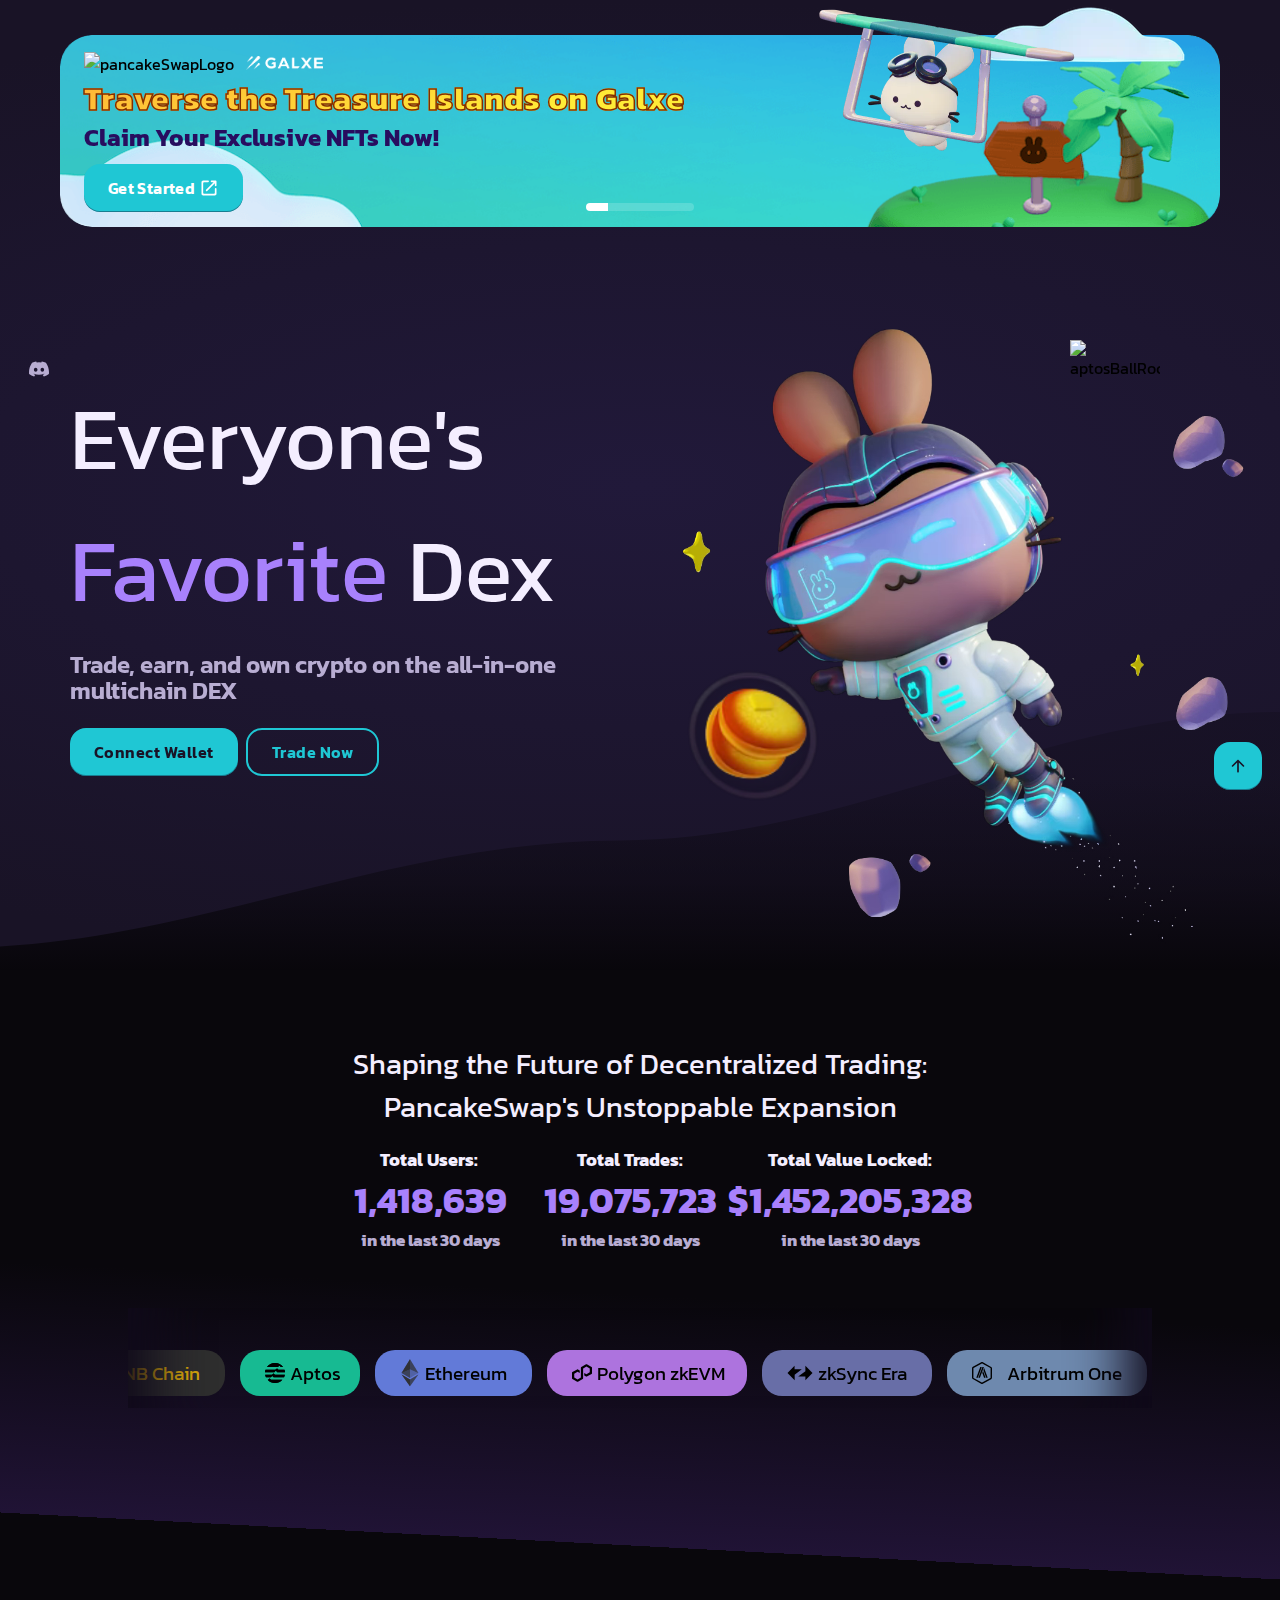
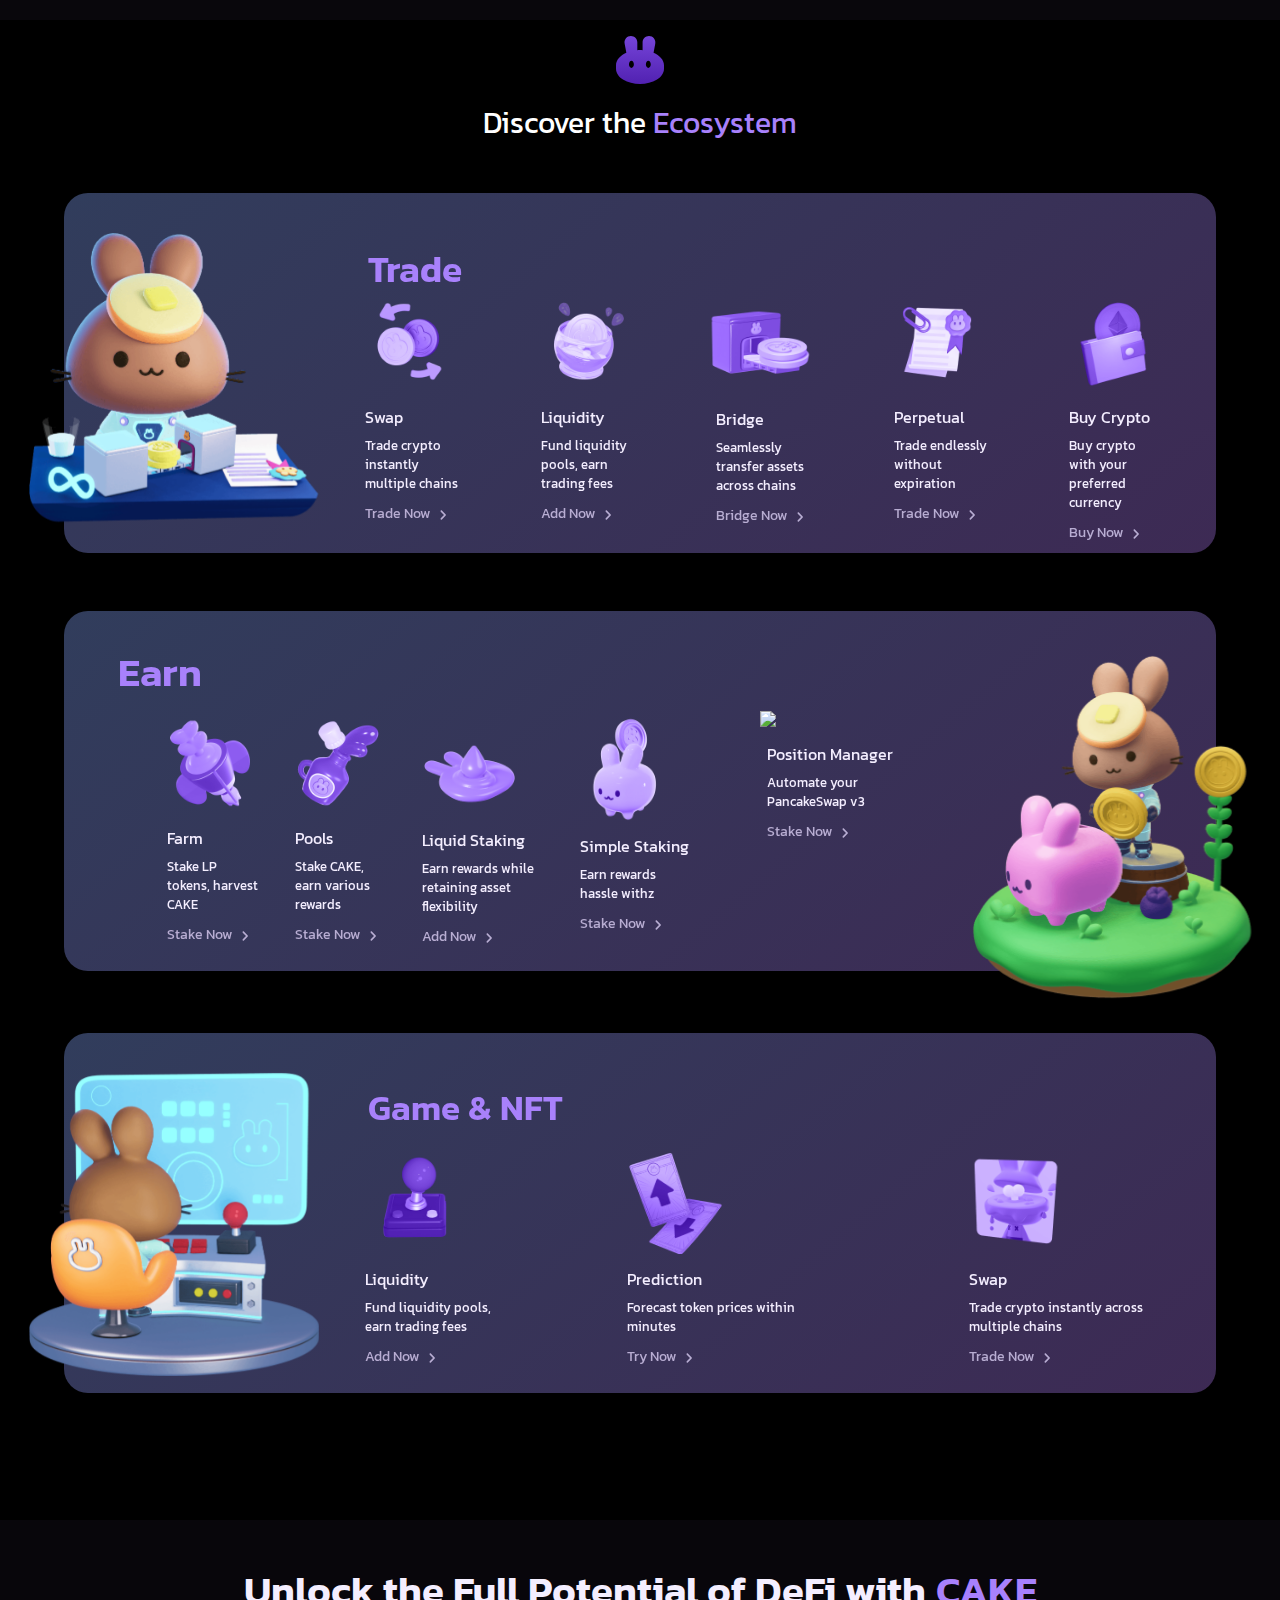
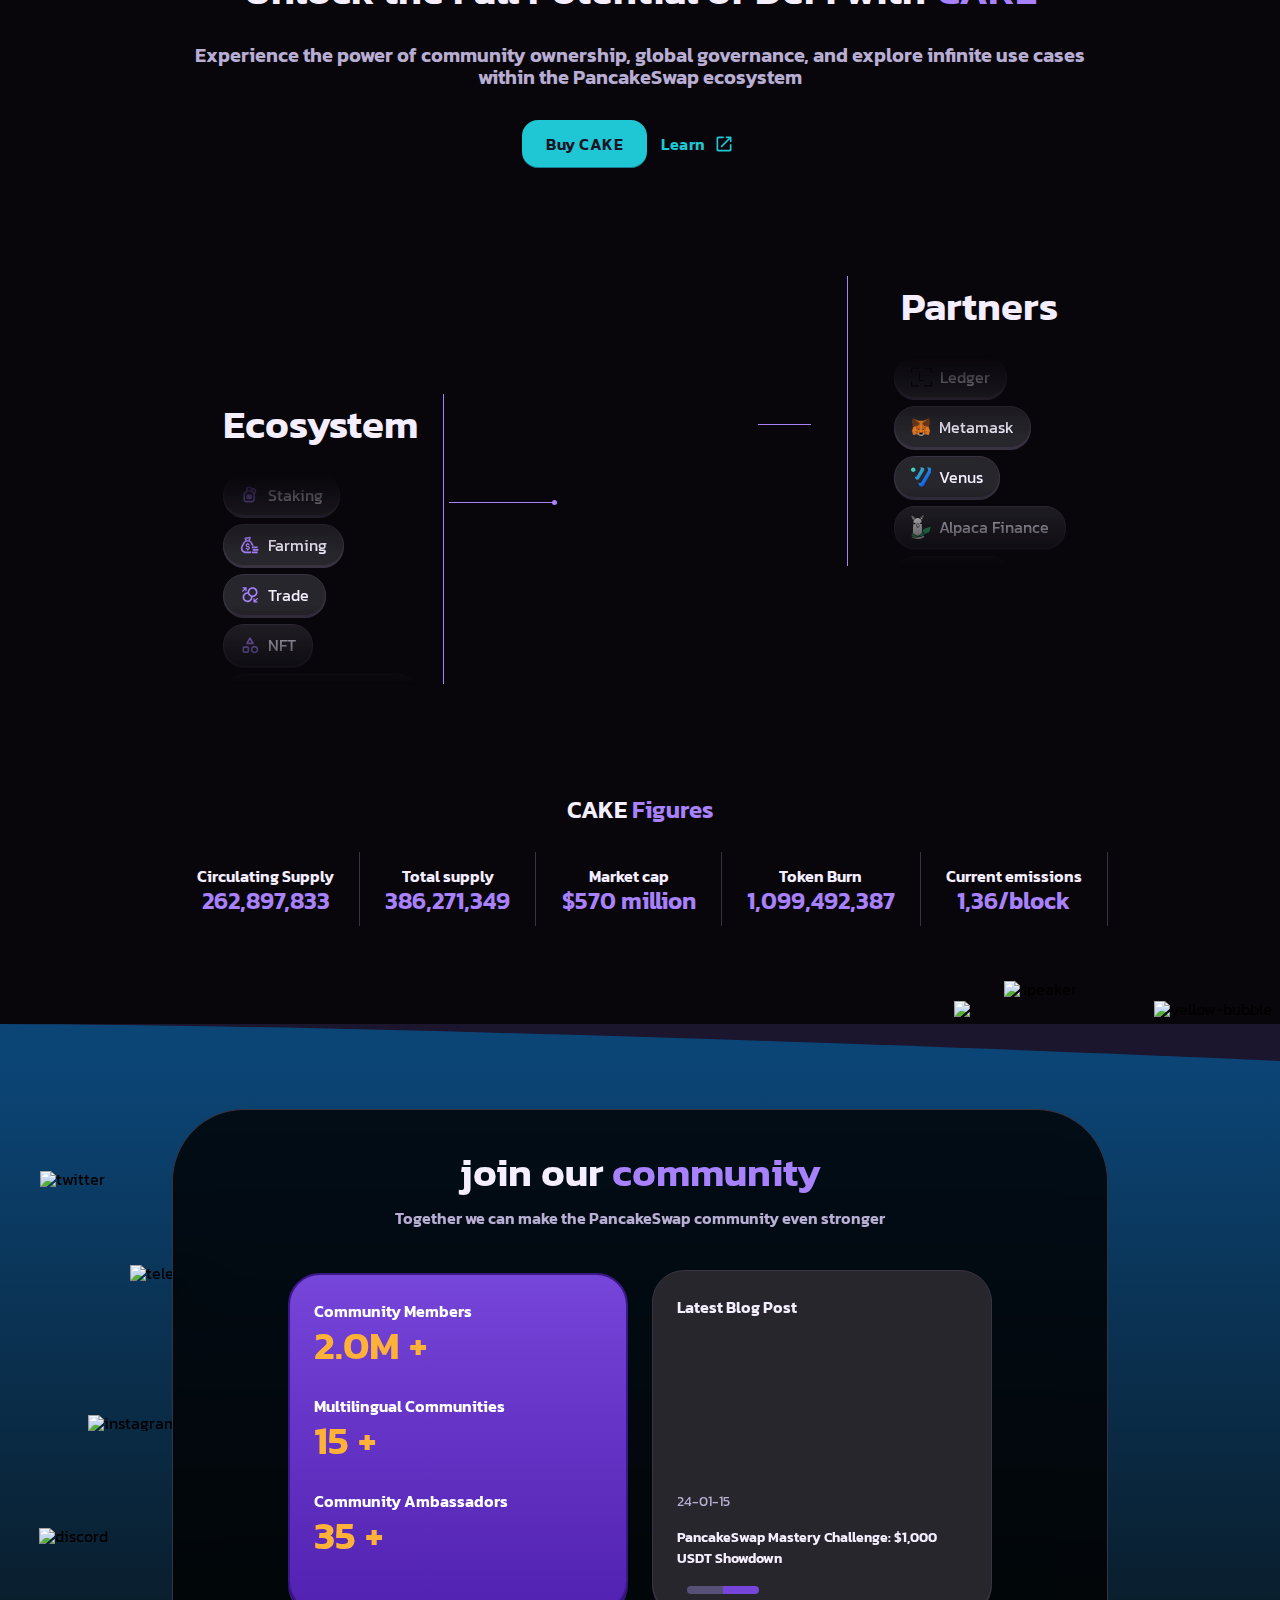
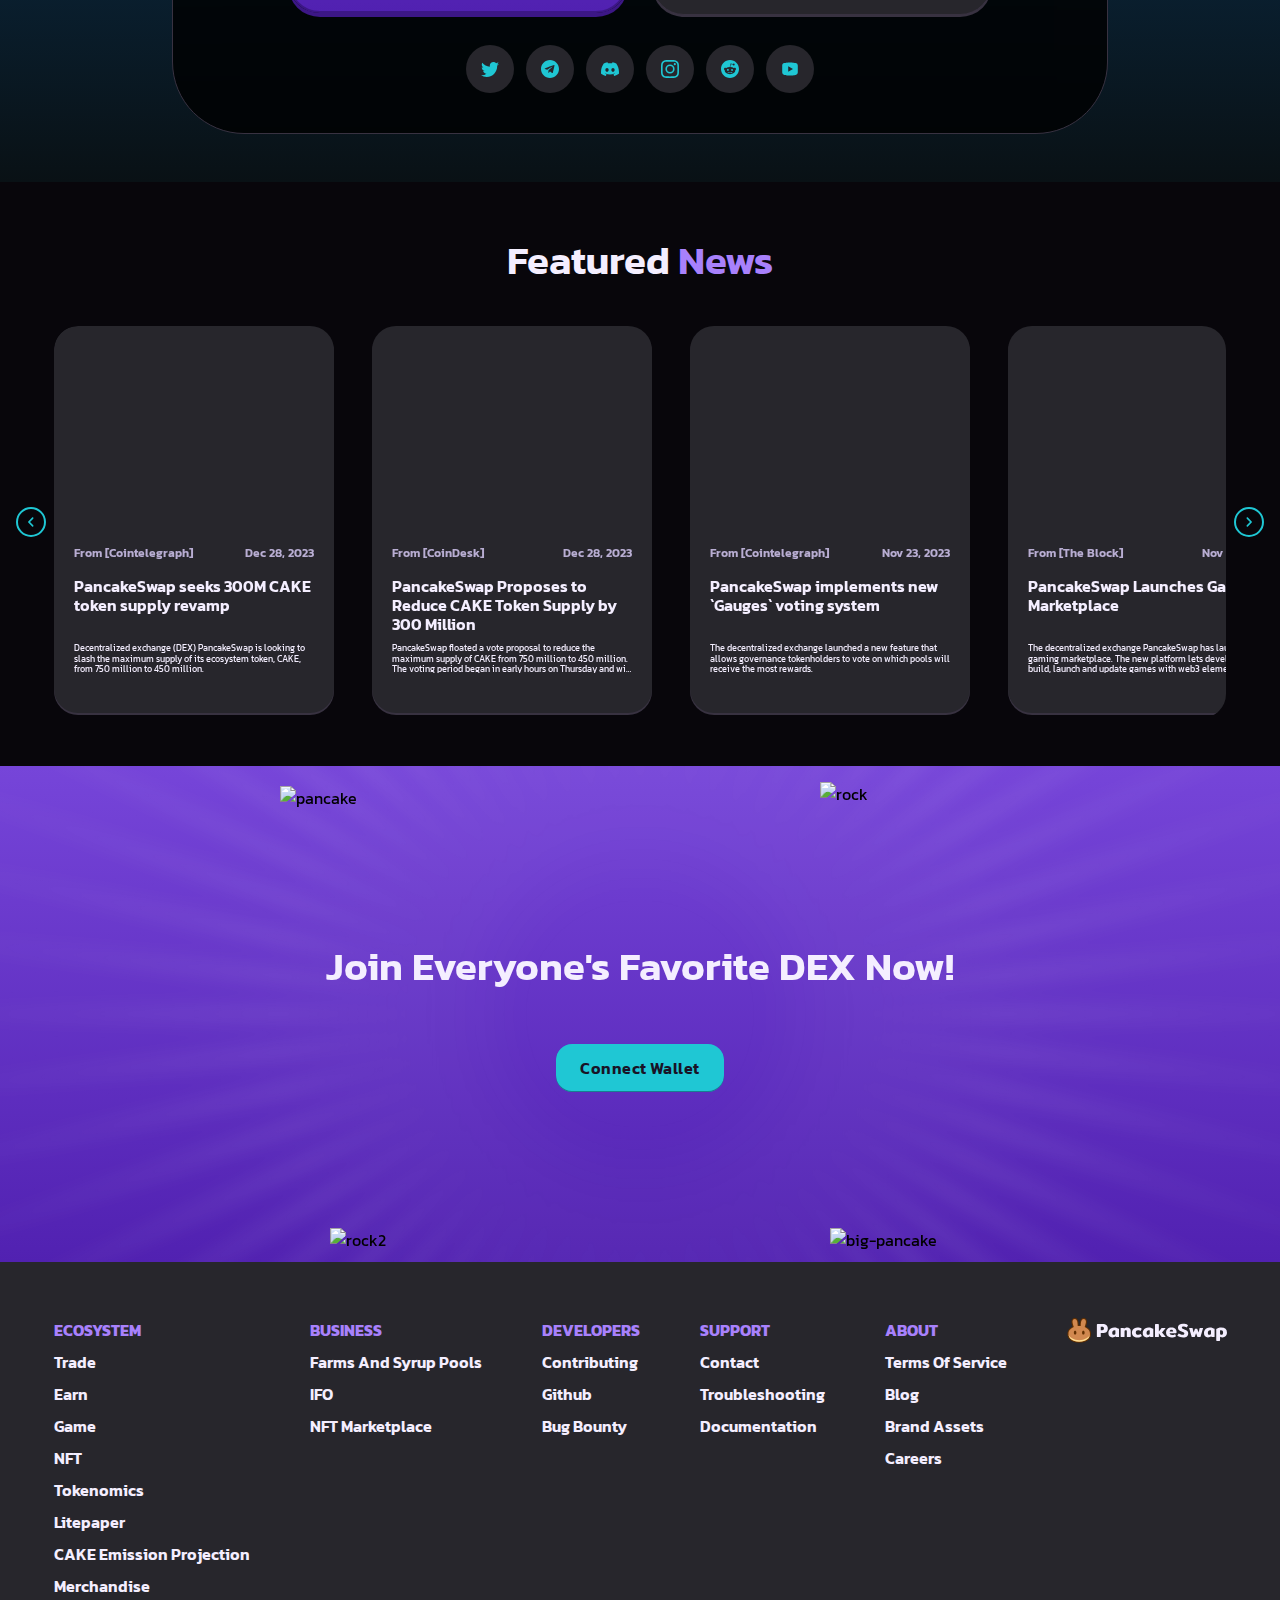
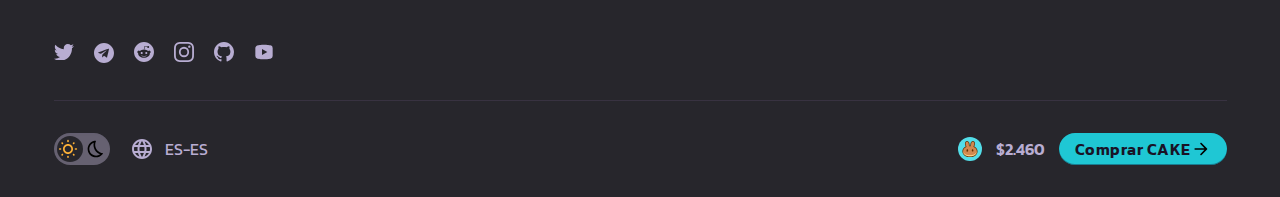
==== index.html @ b9dc020f "Merge branch 'development' of https://github.com/edividrascu/pancakeswapReplica into development" ====
<!DOCTYPE html>
<html lang="en">

<head>
  <meta charset="UTF-8">
  <meta name="viewport" content="width=device-width, initial-scale=1.0">
  <link rel="preconnect" href="https://fonts.googleapis.com%22%3E/">
  <link rel="preconnect" href="https://fonts.gstatic.com/" crossorigin>
  <link href="https://fonts.googleapis.com/css2?family=Kanit:ital,wght@0,600&display=swap" rel="stylesheet">
  <link rel="stylesheet" href="style.css">
  <link rel="stylesheet" href="glide.core.min.css">
  <link rel="stylesheet" href="pancake_header.css">
  <link rel="stylesheet" href="pancake_header.js">
  <title>Document</title>
</head>
<body>
      <!--    Rafa Header  -->
  <header>
    <div id="setBack"></div>
	  <div id="top">
    <div id="phisWarning">
        <div id="phisContainer">
        <a id="phisBunnyBack"  href="https://imgbb.com/"><img id="phisBunny" src="https://i.ibb.co/3ckS0Kd/phishing-warning-bunny.webp" alt="phishing-warning-bunny" border="0"></a> 
        <div id="warningText">
            <p id="phisText"><span id="phisTitle">PHISHING WARNING:</span>  please make sure you're visiting  <span id="phisURL">https://pancakeswap.finance</span> - check the URL carefully.</p>
        </div>
        <button id="phisButton" >
                    <svg id="phisClose" fill="#000000" height="800px" width="800px" version="1.1" id="Layer_1" xmlns="http://www.w3.org/2000/svg" xmlns:xlink="http://www.w3.org/1999/xlink" 
                viewBox="0 0 492 492" xml:space="preserve">
            <g>
                <g>
                    <path d="M300.188,246L484.14,62.04c5.06-5.064,7.852-11.82,7.86-19.024c0-7.208-2.792-13.972-7.86-19.028L468.02,7.872
                        c-5.068-5.076-11.824-7.856-19.036-7.856c-7.2,0-13.956,2.78-19.024,7.856L246.008,191.82L62.048,7.872
                        c-5.06-5.076-11.82-7.856-19.028-7.856c-7.2,0-13.96,2.78-19.02,7.856L7.872,23.988c-10.496,10.496-10.496,27.568,0,38.052
                        L191.828,246L7.872,429.952c-5.064,5.072-7.852,11.828-7.852,19.032c0,7.204,2.788,13.96,7.852,19.028l16.124,16.116
                        c5.06,5.072,11.824,7.856,19.02,7.856c7.208,0,13.968-2.784,19.028-7.856l183.96-183.952l183.952,183.952
                        c5.068,5.072,11.824,7.856,19.024,7.856h0.008c7.204,0,13.96-2.784,19.028-7.856l16.12-16.116
                        c5.06-5.064,7.852-11.824,7.852-19.028c0-7.204-2.792-13.96-7.852-19.028L300.188,246z"/>
                </g>
            </g>
            </svg>
        </button>
        </div>
    </div>
    
    <nav class="navbar">
    <button id="panckHome"> 
    <svg id="pancBunnyMob" viewBox="0 0 198 199" color="text" width="20px" xmlns="http://www.w3.org/2000/svg"><path fill-rule="evenodd" clip-rule="evenodd" d="M98.552 198.607c-29.49-.022-53.246-7.027-69.844-19.609C11.91 166.265 3 148.195 3 127.748c0-19.701 8.891-33.907 18.952-43.51 7.884-7.525 16.584-12.344 22.642-15.117-1.37-4.162-3.079-9.61-4.608-15.238-2.046-7.53-4.053-16.366-4.053-22.84 0-7.663 1.687-15.36 6.238-21.34C46.98 3.385 54.218 0 62.926 0c6.806 0 12.584 2.499 17.108 6.81 4.324 4.12 7.202 9.593 9.189 15.298 3.491 10.024 4.85 22.618 5.232 35.187h8.341c.382-12.569 1.741-25.163 5.233-35.187 1.987-5.705 4.865-11.177 9.189-15.298C121.741 2.5 127.519 0 134.325 0c8.708 0 15.947 3.385 20.755 9.703 4.551 5.98 6.239 13.677 6.239 21.34 0 6.474-2.007 15.31-4.054 22.84-1.529 5.628-3.238 11.076-4.608 15.238 6.058 2.773 14.759 7.592 22.643 15.118 10.06 9.602 18.952 23.808 18.952 43.509 0 20.447-8.911 38.517-25.708 51.25-16.598 12.582-40.354 19.587-69.844 19.609h-.148z" fill="#633001"></path><path d="M62.926 7.288c-12.754 0-18.626 9.516-18.626 22.675 0 10.46 6.822 31.408 9.621 39.563.63 1.835-.36 3.844-2.164 4.555-10.222 4.031-40.39 18.789-40.39 52.588 0 35.603 30.658 62.448 87.191 62.49h.135c56.534-.042 87.19-26.887 87.19-62.49 0-33.799-30.167-48.557-40.389-52.588-1.804-.71-2.794-2.72-2.164-4.555 2.799-8.154 9.621-29.103 9.621-39.563 0-13.16-5.871-22.675-18.626-22.675-18.36 0-22.936 26.007-23.263 53.92-.022 1.863-1.528 3.375-3.392 3.375H89.58c-1.863 0-3.37-1.512-3.391-3.375-.326-27.913-4.903-53.92-23.263-53.92z" fill="#D1884F"></path><path d="M98.693 177.755c-41.538 0-87.253-22.235-87.325-51.018v.134c0 35.632 30.705 62.491 87.325 62.491 56.62 0 87.325-26.859 87.325-62.491v-.134c-.072 28.783-45.787 51.018-87.325 51.018z" fill="#FEDC90"></path><path class="eye" d="M75.614 117.896c0 9.718-4.593 14.779-10.258 14.779-5.665 0-10.258-5.061-10.258-14.779s4.593-14.779 10.258-14.779c5.665 0 10.258 5.061 10.258 14.779zM142.288 117.896c0 9.718-4.592 14.779-10.257 14.779-5.666 0-10.258-5.061-10.258-14.779s4.592-14.779 10.258-14.779c5.665 0 10.257 5.061 10.257 14.779z" fill="#633001"></path></svg>
    <path fill-rule="evenodd" clip-rule="evenodd" d="M98.552 198.607c-29.49-.022-53.246-7.027-69.844-19.609C11.91 166.265 3 148.195 3 127.748c0-19.701 8.891-33.907 18.952-43.51 7.884-7.525 16.584-12.344 22.642-15.117-1.37-4.162-3.079-9.61-4.608-15.238-2.046-7.53-4.053-16.366-4.053-22.84 0-7.663 1.687-15.36 6.238-21.34C46.98 3.385 54.218 0 62.926 0c6.806 0 12.584 2.499 17.108 6.81 4.324 4.12 7.202 9.593 9.189 15.298 3.491 10.024 4.85 22.618 5.232 35.187h8.341c.382-12.569 1.741-25.163 5.233-35.187 1.987-5.705 4.865-11.177 9.189-15.298C121.741 2.5 127.519 0 134.325 0c8.708 0 15.947 3.385 20.755 9.703 4.551 5.98 6.239 13.677 6.239 21.34 0 6.474-2.007 15.31-4.054 22.84-1.529 5.628-3.238 11.076-4.608 15.238 6.058 2.773 14.759 7.592 22.643 15.118 10.06 9.602 18.952 23.808 18.952 43.509 0 20.447-8.911 38.517-25.708 51.25-16.598 12.582-40.354 19.587-69.844 19.609h-.148z" fill="#633001"></path>
    <path d="M62.926 7.288c-12.754 0-18.626 9.516-18.626 22.675 0 10.46 6.822 31.408 9.621 39.563.63 1.835-.36 3.844-2.164 4.555-10.222 4.031-40.39 18.789-40.39 52.588 0 35.603 30.658 62.448 87.191 62.49h.135c56.534-.042 87.19-26.887 87.19-62.49 0-33.799-30.167-48.557-40.389-52.588-1.804-.71-2.794-2.72-2.164-4.555 2.799-8.154 9.621-29.103 9.621-39.563 0-13.16-5.871-22.675-18.626-22.675-18.36 0-22.936 26.007-23.263 53.92-.022 1.863-1.528 3.375-3.392 3.375H89.58c-1.863 0-3.37-1.512-3.391-3.375-.326-27.913-4.903-53.92-23.263-53.92z" fill="#D1884F"></path>
    <path d="M98.693 177.755c-41.538 0-87.253-22.235-87.325-51.018v.134c0 35.632 30.705 62.491 87.325 62.491 56.62 0 87.325-26.859 87.325-62.491v-.134c-.072 28.783-45.787 51.018-87.325 51.018z" fill="#FEDC90"></path>
    <path class="eye" d="M75.614 117.896c0 9.718-4.593 14.779-10.258 14.779-5.665 0-10.258-5.061-10.258-14.779s4.593-14.779 10.258-14.779c5.665 0 10.258 5.061 10.258 14.779zM142.288 117.896c0 9.718-4.592 14.779-10.257 14.779-5.666 0-10.258-5.061-10.258-14.779s4.592-14.779 10.258-14.779c5.665 0 10.257 5.061 10.257 14.779z" fill="#633001"></path>
    
    <svg id="pancBunnyWeb" viewBox="0 0 1281 199" color="text" width="20px" xmlns="http://www.w3.org/2000/svg"><path fill="var(--colors-contrast)" d="M247.013 153.096c-2.979 0-5.085-.617-6.318-1.849-1.13-1.233-1.695-3.185-1.695-5.856v-89.22c0-2.672.616-4.624 1.849-5.856 1.233-1.336 3.287-2.004 6.164-2.004h37.753c14.382 0 24.963 3.031 31.744 9.092 6.78 6.061 10.17 15.101 10.17 27.12 0 11.917-3.39 20.906-10.17 26.967-6.678 5.959-17.259 8.938-31.744 8.938h-14.639v24.963c0 2.671-.616 4.623-1.849 5.856-1.233 1.232-3.339 1.849-6.318 1.849h-14.947zm35.288-55.012c4.212 0 7.448-1.13 9.708-3.39 2.362-2.26 3.544-5.65 3.544-10.17 0-4.623-1.182-8.065-3.544-10.325-2.26-2.26-5.496-3.39-9.708-3.39h-12.174v27.275h12.174zM363.071 155.407c-9.656 0-17.412-3.082-23.268-9.245-5.753-6.267-8.629-15.05-8.629-26.351 0-8.629 1.952-16.18 5.855-22.652 4.007-6.472 9.606-11.454 16.797-14.947 7.294-3.595 15.666-5.393 25.117-5.393 7.808 0 14.691.873 20.649 2.62 6.061 1.643 11.608 4.057 16.642 7.242v61.638c0 1.952-.359 3.236-1.079 3.852-.719.617-2.157.925-4.314.925h-15.718c-1.13 0-2.003-.154-2.619-.463-.617-.41-1.13-1.027-1.541-1.849l-2.004-4.622c-2.979 3.184-6.574 5.496-10.786 6.934-4.109 1.541-9.143 2.311-15.102 2.311zm11.558-20.957c4.006 0 7.139-.976 9.399-2.927 2.26-1.952 3.39-4.726 3.39-8.322V99.163c-1.951-.925-4.417-1.387-7.396-1.387-5.445 0-9.811 1.9-13.098 5.701-3.185 3.801-4.777 9.143-4.777 16.026 0 9.965 4.16 14.947 12.482 14.947zM437.679 153.096c-2.98 0-5.086-.617-6.318-1.849-1.233-1.233-1.849-3.185-1.849-5.856V83.907c0-1.849.308-3.082.924-3.698.719-.72 2.157-1.079 4.315-1.079h15.872c1.232 0 2.157.206 2.773.617.719.308 1.13.924 1.233 1.849l.77 4.623c2.877-2.877 6.627-5.137 11.249-6.78 4.726-1.747 9.965-2.62 15.718-2.62 8.321 0 15.05 2.363 20.186 7.088 5.137 4.623 7.705 11.506 7.705 20.649v40.835c0 2.671-.616 4.623-1.849 5.856-1.13 1.232-3.185 1.849-6.164 1.849h-14.947c-2.979 0-5.136-.617-6.472-1.849-1.233-1.233-1.849-3.185-1.849-5.856v-38.832c0-3.082-.668-5.29-2.003-6.626-1.336-1.335-3.442-2.003-6.318-2.003-3.082 0-5.548.822-7.397 2.465-1.746 1.644-2.619 3.904-2.619 6.781v38.215c0 2.671-.617 4.623-1.849 5.856-1.13 1.232-3.185 1.849-6.164 1.849h-14.947zM564.725 155.407c-14.382 0-25.477-3.339-33.285-10.016-7.807-6.677-11.711-16.385-11.711-29.124 0-7.807 1.798-14.69 5.393-20.648 3.596-5.959 8.784-10.582 15.564-13.869 6.883-3.287 14.999-4.931 24.347-4.931 7.088 0 13.047.668 17.875 2.003 4.931 1.336 9.297 3.39 13.098 6.164 1.13.72 1.695 1.644 1.695 2.774 0 .822-.411 1.9-1.233 3.236l-6.318 10.94c-.719 1.439-1.592 2.158-2.619 2.158-.617 0-1.593-.411-2.928-1.233-2.774-1.746-5.393-3.03-7.859-3.852-2.363-.822-5.342-1.233-8.937-1.233-5.137 0-9.297 1.644-12.482 4.931-3.082 3.287-4.623 7.807-4.623 13.56 0 5.856 1.592 10.376 4.777 13.56 3.185 3.082 7.551 4.623 13.098 4.623 3.287 0 6.267-.462 8.938-1.387 2.671-.924 5.393-2.208 8.167-3.852 1.438-.822 2.465-1.233 3.082-1.233.924 0 1.746.719 2.465 2.158l6.934 11.865c.514 1.027.771 1.849.771 2.465 0 .925-.617 1.798-1.849 2.62-4.315 2.774-9.041 4.828-14.177 6.164-5.034 1.438-11.095 2.157-18.183 2.157zM638.004 155.407c-9.657 0-17.413-3.082-23.268-9.245-5.753-6.267-8.63-15.05-8.63-26.351 0-8.629 1.952-16.18 5.856-22.652 4.006-6.472 9.605-11.454 16.796-14.947 7.294-3.595 15.667-5.393 25.118-5.393 7.807 0 14.69.873 20.648 2.62 6.061 1.643 11.609 4.057 16.643 7.242v61.638c0 1.952-.36 3.236-1.079 3.852-.719.617-2.157.925-4.315.925h-15.717c-1.13 0-2.004-.154-2.62-.463-.616-.41-1.13-1.027-1.541-1.849l-2.003-4.622c-2.979 3.184-6.575 5.496-10.787 6.934-4.109 1.541-9.143 2.311-15.101 2.311zm11.557-20.957c4.007 0 7.14-.976 9.4-2.927 2.26-1.952 3.39-4.726 3.39-8.322V99.163c-1.952-.925-4.417-1.387-7.397-1.387-5.444 0-9.81 1.9-13.098 5.701-3.184 3.801-4.777 9.143-4.777 16.026 0 9.965 4.161 14.947 12.482 14.947zM787.963 147.24c.719.822 1.079 1.747 1.079 2.774 0 .924-.308 1.695-.925 2.311-.616.514-1.438.771-2.465.771h-23.885c-1.438 0-2.517-.103-3.236-.308-.616-.309-1.284-.874-2.003-1.695l-20.957-28.508v22.806c0 2.671-.616 4.623-1.849 5.856-1.233 1.232-3.339 1.849-6.318 1.849h-14.947c-2.979 0-5.085-.617-6.318-1.849-1.13-1.233-1.695-3.185-1.695-5.856v-89.22c0-2.672.616-4.624 1.849-5.856 1.233-1.336 3.288-2.004 6.164-2.004h14.947c2.979 0 5.085.668 6.318 2.004 1.233 1.232 1.849 3.184 1.849 5.855v51.622l20.341-26.504c.616-.822 1.284-1.387 2.003-1.695.719-.309 1.798-.463 3.236-.463h23.885c1.027 0 1.797.309 2.311.925.616.514.925 1.233.925 2.157 0 1.028-.36 1.952-1.079 2.774l-26.35 30.203 27.12 32.051zM837.998 155.407c-8.629 0-16.334-1.438-23.114-4.314-6.677-2.877-11.968-7.192-15.872-12.944-3.903-5.753-5.855-12.79-5.855-21.111 0-13.047 3.698-23.012 11.095-29.895 7.396-6.883 18.029-10.324 31.897-10.324 13.561 0 23.834 3.39 30.819 10.17 7.089 6.678 10.633 15.975 10.633 27.891 0 5.137-2.26 7.705-6.78 7.705h-48.386c0 4.417 1.643 7.808 4.931 10.17 3.39 2.363 8.475 3.544 15.255 3.544 4.212 0 7.705-.359 10.479-1.078 2.876-.822 5.753-2.003 8.629-3.544 1.233-.514 2.055-.771 2.465-.771.925 0 1.695.617 2.312 1.849l5.239 9.862c.514 1.028.771 1.798.771 2.312 0 .924-.617 1.798-1.85 2.619-4.211 2.774-8.988 4.777-14.33 6.01-5.342 1.233-11.455 1.849-18.338 1.849zm11.866-48.077c0-3.904-1.13-6.935-3.39-9.092-2.26-2.157-5.651-3.236-10.171-3.236s-7.961 1.13-10.324 3.39c-2.363 2.158-3.544 5.137-3.544 8.938h27.429zM930.417 155.407c-8.63 0-16.797-.873-24.501-2.619-7.705-1.85-13.92-4.418-18.646-7.705-1.746-1.13-2.619-2.312-2.619-3.544 0-.822.308-1.695.924-2.62l7.551-12.019c.822-1.233 1.643-1.849 2.465-1.849.514 0 1.387.359 2.62 1.078 3.801 2.158 8.115 3.904 12.944 5.239 4.828 1.336 9.605 2.004 14.331 2.004 4.828 0 8.372-.719 10.632-2.158 2.363-1.438 3.544-3.749 3.544-6.934 0-3.082-1.284-5.496-3.852-7.242-2.466-1.747-7.14-3.955-14.023-6.626-10.375-3.904-18.491-8.27-24.347-13.099-5.753-4.93-8.629-11.608-8.629-20.032 0-10.17 3.647-17.926 10.941-23.268C907.046 48.67 916.753 46 928.876 46c8.423 0 15.615.77 21.573 2.311 6.061 1.439 11.197 3.699 15.409 6.78 1.747 1.336 2.62 2.569 2.62 3.699 0 .719-.308 1.54-.925 2.465l-7.55 12.02c-.925 1.232-1.747 1.849-2.466 1.849-.513 0-1.387-.36-2.619-1.079-5.959-3.904-13.047-5.855-21.265-5.855-4.418 0-7.808.719-10.171 2.157-2.362 1.438-3.544 3.801-3.544 7.088 0 2.26.617 4.11 1.849 5.548 1.233 1.438 2.877 2.722 4.931 3.852 2.158 1.027 5.445 2.363 9.862 4.007l2.928 1.078c7.602 2.98 13.561 5.856 17.875 8.63 4.418 2.67 7.756 6.009 10.016 10.016 2.26 3.903 3.39 8.834 3.39 14.793 0 9.143-3.441 16.437-10.324 21.881-6.78 5.445-16.796 8.167-30.048 8.167zM1003.53 153.096c-1.54 0-2.72-.257-3.544-.771-.822-.513-1.439-1.541-1.85-3.082l-19.878-66.569c-.205-.616-.308-1.078-.308-1.386 0-1.438 1.027-2.158 3.082-2.158h20.338c1.34 0 2.31.257 2.93.77.62.412 1.03 1.13 1.23 2.158l8.32 34.98 10.48-28.2c.52-1.232 1.03-2.054 1.54-2.465.62-.514 1.65-.77 3.09-.77h9.7c1.44 0 2.42.256 2.93.77.62.41 1.18 1.233 1.7 2.465l10.32 28.2 8.48-34.98c.3-1.027.71-1.746 1.23-2.157.51-.514 1.44-.77 2.77-.77h20.5c2.05 0 3.08.719 3.08 2.157 0 .308-.1.77-.31 1.386l-20.03 66.569c-.41 1.541-1.03 2.569-1.85 3.082-.72.514-1.85.771-3.39.771h-15.1c-1.44 0-2.52-.257-3.24-.771-.72-.616-1.33-1.643-1.85-3.082l-10.17-27.891-10.17 27.891c-.41 1.439-1.03 2.466-1.85 3.082-.72.514-1.79.771-3.23.771h-14.95zM1128.73 155.407c-9.66 0-17.41-3.082-23.27-9.245-5.75-6.267-8.63-15.05-8.63-26.351 0-8.629 1.95-16.18 5.86-22.652 4-6.472 9.6-11.454 16.79-14.947 7.3-3.595 15.67-5.393 25.12-5.393 7.81 0 14.69.873 20.65 2.62 6.06 1.643 11.61 4.057 16.64 7.242v61.638c0 1.952-.36 3.236-1.08 3.852-.72.617-2.15.925-4.31.925h-15.72c-1.13 0-2-.154-2.62-.463-.62-.41-1.13-1.027-1.54-1.849l-2-4.622c-2.98 3.184-6.58 5.496-10.79 6.934-4.11 1.541-9.14 2.311-15.1 2.311zm11.56-20.957c4 0 7.14-.976 9.4-2.927 2.26-1.952 3.39-4.726 3.39-8.322V99.163c-1.96-.925-4.42-1.387-7.4-1.387-5.45 0-9.81 1.9-13.1 5.701-3.18 3.801-4.78 9.143-4.78 16.026 0 9.965 4.17 14.947 12.49 14.947zM1203.18 184.223c-2.98 0-5.08-.616-6.32-1.849-1.13-1.233-1.69-3.185-1.69-5.856V88.222c4.62-3.287 10.43-6.01 17.41-8.167 6.99-2.157 14.28-3.236 21.88-3.236 31.03 0 46.54 13.15 46.54 39.448 0 11.917-3.29 21.419-9.86 28.508-6.58 7.088-15.87 10.632-27.89 10.632-3.39 0-6.68-.411-9.87-1.233-3.08-.821-5.65-1.951-7.7-3.39v25.734c0 2.671-.62 4.623-1.85 5.856-1.23 1.233-3.34 1.849-6.32 1.849h-14.33zm33.44-49.619c4.42 0 7.71-1.643 9.86-4.931 2.26-3.39 3.39-7.91 3.39-13.56 0-6.677-1.33-11.352-4-14.023-2.57-2.773-6.58-4.16-12.02-4.16-3.5 0-6.27.462-8.32 1.387v24.501c0 3.493.97 6.164 2.92 8.013 1.96 1.849 4.68 2.773 8.17 2.773z"></path><path fill-rule="evenodd" clip-rule="evenodd" d="M97.556 198.607c-29.192-.022-52.708-7.027-69.138-19.609-16.627-12.733-25.448-30.803-25.448-51.25 0-19.701 8.801-33.907 18.76-43.51 7.805-7.525 16.417-12.344 22.414-15.117-1.356-4.162-3.048-9.61-4.562-15.238-2.025-7.53-4.012-16.366-4.012-22.84 0-7.663 1.67-15.36 6.175-21.34C46.505 3.385 53.671 0 62.291 0c6.737 0 12.457 2.499 16.934 6.81 4.28 4.12 7.13 9.593 9.097 15.298 3.456 10.024 4.802 22.618 5.179 35.187h8.257c.378-12.569 1.723-25.163 5.18-35.187 1.967-5.705 4.815-11.177 9.096-15.298C120.512 2.5 126.231 0 132.968 0c8.621 0 15.786 3.385 20.546 9.703 4.505 5.98 6.176 13.677 6.176 21.34 0 6.474-1.988 15.31-4.013 22.84-1.514 5.628-3.206 11.076-4.562 15.238 5.997 2.773 14.61 7.592 22.414 15.118 9.959 9.602 18.76 23.808 18.76 43.509 0 20.447-8.82 38.517-25.448 51.25-16.43 12.582-39.946 19.587-69.138 19.609h-.147z" fill="#633001"></path><path d="M62.29 7.288c-12.625 0-18.437 9.516-18.437 22.675 0 10.46 6.753 31.408 9.523 39.563.624 1.835-.356 3.844-2.142 4.555-10.119 4.031-39.981 18.789-39.981 52.588 0 35.603 30.347 62.448 86.31 62.491l.066-.001.067.001c55.962-.043 86.309-26.888 86.309-62.491 0-33.799-29.862-48.557-39.981-52.588-1.786-.71-2.765-2.72-2.142-4.555 2.771-8.154 9.524-29.103 9.524-39.563 0-13.16-5.812-22.675-18.438-22.675-18.174 0-22.705 26.007-23.028 53.92-.021 1.863-1.513 3.375-3.357 3.375H88.676c-1.845 0-3.336-1.512-3.358-3.375-.323-27.913-4.853-53.92-23.028-53.92z" fill="#D1884F"></path><path d="M97.696 177.755c-41.118 0-86.372-22.235-86.443-51.018v.134c0 35.632 30.395 62.491 86.443 62.491s86.443-26.859 86.443-62.491v-.134c-.071 28.783-45.325 51.018-86.443 51.018z" fill="#FEDC90"></path><path class="eye" d="M74.85 117.896c0 9.718-4.546 14.779-10.154 14.779s-10.154-5.061-10.154-14.779 4.546-14.779 10.154-14.779 10.154 5.061 10.154 14.779zM140.851 117.896c0 9.718-4.546 14.779-10.154 14.779s-10.154-5.061-10.154-14.779 4.546-14.779 10.154-14.779 10.154 5.061 10.154 14.779z" fill="#633001"></path></svg>
    <path fill="var(--colors-contrast)" d="M247.013 153.096c-2.979 0-5.085-.617-6.318-1.849-1.13-1.233-1.695-3.185-1.695-5.856v-89.22c0-2.672.616-4.624 1.849-5.856 1.233-1.336 3.287-2.004 6.164-2.004h37.753c14.382 0 24.963 3.031 31.744 9.092 6.78 6.061 10.17 15.101 10.17 27.12 0 11.917-3.39 20.906-10.17 26.967-6.678 5.959-17.259 8.938-31.744 8.938h-14.639v24.963c0 2.671-.616 4.623-1.849 5.856-1.233 1.232-3.339 1.849-6.318 1.849h-14.947zm35.288-55.012c4.212 0 7.448-1.13 9.708-3.39 2.362-2.26 3.544-5.65 3.544-10.17 0-4.623-1.182-8.065-3.544-10.325-2.26-2.26-5.496-3.39-9.708-3.39h-12.174v27.275h12.174zM363.071 155.407c-9.656 0-17.412-3.082-23.268-9.245-5.753-6.267-8.629-15.05-8.629-26.351 0-8.629 1.952-16.18 5.855-22.652 4.007-6.472 9.606-11.454 16.797-14.947 7.294-3.595 15.666-5.393 25.117-5.393 7.808 0 14.691.873 20.649 2.62 6.061 1.643 11.608 4.057 16.642 7.242v61.638c0 1.952-.359 3.236-1.079 3.852-.719.617-2.157.925-4.314.925h-15.718c-1.13 0-2.003-.154-2.619-.463-.617-.41-1.13-1.027-1.541-1.849l-2.004-4.622c-2.979 3.184-6.574 5.496-10.786 6.934-4.109 1.541-9.143 2.311-15.102 2.311zm11.558-20.957c4.006 0 7.139-.976 9.399-2.927 2.26-1.952 3.39-4.726 3.39-8.322V99.163c-1.951-.925-4.417-1.387-7.396-1.387-5.445 0-9.811 1.9-13.098 5.701-3.185 3.801-4.777 9.143-4.777 16.026 0 9.965 4.16 14.947 12.482 14.947zM437.679 153.096c-2.98 0-5.086-.617-6.318-1.849-1.233-1.233-1.849-3.185-1.849-5.856V83.907c0-1.849.308-3.082.924-3.698.719-.72 2.157-1.079 4.315-1.079h15.872c1.232 0 2.157.206 2.773.617.719.308 1.13.924 1.233 1.849l.77 4.623c2.877-2.877 6.627-5.137 11.249-6.78 4.726-1.747 9.965-2.62 15.718-2.62 8.321 0 15.05 2.363 20.186 7.088 5.137 4.623 7.705 11.506 7.705 20.649v40.835c0 2.671-.616 4.623-1.849 5.856-1.13 1.232-3.185 1.849-6.164 1.849h-14.947c-2.979 0-5.136-.617-6.472-1.849-1.233-1.233-1.849-3.185-1.849-5.856v-38.832c0-3.082-.668-5.29-2.003-6.626-1.336-1.335-3.442-2.003-6.318-2.003-3.082 0-5.548.822-7.397 2.465-1.746 1.644-2.619 3.904-2.619 6.781v38.215c0 2.671-.617 4.623-1.849 5.856-1.13 1.232-3.185 1.849-6.164 1.849h-14.947zM564.725 155.407c-14.382 0-25.477-3.339-33.285-10.016-7.807-6.677-11.711-16.385-11.711-29.124 0-7.807 1.798-14.69 5.393-20.648 3.596-5.959 8.784-10.582 15.564-13.869 6.883-3.287 14.999-4.931 24.347-4.931 7.088 0 13.047.668 17.875 2.003 4.931 1.336 9.297 3.39 13.098 6.164 1.13.72 1.695 1.644 1.695 2.774 0 .822-.411 1.9-1.233 3.236l-6.318 10.94c-.719 1.439-1.592 2.158-2.619 2.158-.617 0-1.593-.411-2.928-1.233-2.774-1.746-5.393-3.03-7.859-3.852-2.363-.822-5.342-1.233-8.937-1.233-5.137 0-9.297 1.644-12.482 4.931-3.082 3.287-4.623 7.807-4.623 13.56 0 5.856 1.592 10.376 4.777 13.56 3.185 3.082 7.551 4.623 13.098 4.623 3.287 0 6.267-.462 8.938-1.387 2.671-.924 5.393-2.208 8.167-3.852 1.438-.822 2.465-1.233 3.082-1.233.924 0 1.746.719 2.465 2.158l6.934 11.865c.514 1.027.771 1.849.771 2.465 0 .925-.617 1.798-1.849 2.62-4.315 2.774-9.041 4.828-14.177 6.164-5.034 1.438-11.095 2.157-18.183 2.157zM638.004 155.407c-9.657 0-17.413-3.082-23.268-9.245-5.753-6.267-8.63-15.05-8.63-26.351 0-8.629 1.952-16.18 5.856-22.652 4.006-6.472 9.605-11.454 16.796-14.947 7.294-3.595 15.667-5.393 25.118-5.393 7.807 0 14.69.873 20.648 2.62 6.061 1.643 11.609 4.057 16.643 7.242v61.638c0 1.952-.36 3.236-1.079 3.852-.719.617-2.157.925-4.315.925h-15.717c-1.13 0-2.004-.154-2.62-.463-.616-.41-1.13-1.027-1.541-1.849l-2.003-4.622c-2.979 3.184-6.575 5.496-10.787 6.934-4.109 1.541-9.143 2.311-15.101 2.311zm11.557-20.957c4.007 0 7.14-.976 9.4-2.927 2.26-1.952 3.39-4.726 3.39-8.322V99.163c-1.952-.925-4.417-1.387-7.397-1.387-5.444 0-9.81 1.9-13.098 5.701-3.184 3.801-4.777 9.143-4.777 16.026 0 9.965 4.161 14.947 12.482 14.947zM787.963 147.24c.719.822 1.079 1.747 1.079 2.774 0 .924-.308 1.695-.925 2.311-.616.514-1.438.771-2.465.771h-23.885c-1.438 0-2.517-.103-3.236-.308-.616-.309-1.284-.874-2.003-1.695l-20.957-28.508v22.806c0 2.671-.616 4.623-1.849 5.856-1.233 1.232-3.339 1.849-6.318 1.849h-14.947c-2.979 0-5.085-.617-6.318-1.849-1.13-1.233-1.695-3.185-1.695-5.856v-89.22c0-2.672.616-4.624 1.849-5.856 1.233-1.336 3.288-2.004 6.164-2.004h14.947c2.979 0 5.085.668 6.318 2.004 1.233 1.232 1.849 3.184 1.849 5.855v51.622l20.341-26.504c.616-.822 1.284-1.387 2.003-1.695.719-.309 1.798-.463 3.236-.463h23.885c1.027 0 1.797.309 2.311.925.616.514.925 1.233.925 2.157 0 1.028-.36 1.952-1.079 2.774l-26.35 30.203 27.12 32.051zM837.998 155.407c-8.629 0-16.334-1.438-23.114-4.314-6.677-2.877-11.968-7.192-15.872-12.944-3.903-5.753-5.855-12.79-5.855-21.111 0-13.047 3.698-23.012 11.095-29.895 7.396-6.883 18.029-10.324 31.897-10.324 13.561 0 23.834 3.39 30.819 10.17 7.089 6.678 10.633 15.975 10.633 27.891 0 5.137-2.26 7.705-6.78 7.705h-48.386c0 4.417 1.643 7.808 4.931 10.17 3.39 2.363 8.475 3.544 15.255 3.544 4.212 0 7.705-.359 10.479-1.078 2.876-.822 5.753-2.003 8.629-3.544 1.233-.514 2.055-.771 2.465-.771.925 0 1.695.617 2.312 1.849l5.239 9.862c.514 1.028.771 1.798.771 2.312 0 .924-.617 1.798-1.85 2.619-4.211 2.774-8.988 4.777-14.33 6.01-5.342 1.233-11.455 1.849-18.338 1.849zm11.866-48.077c0-3.904-1.13-6.935-3.39-9.092-2.26-2.157-5.651-3.236-10.171-3.236s-7.961 1.13-10.324 3.39c-2.363 2.158-3.544 5.137-3.544 8.938h27.429zM930.417 155.407c-8.63 0-16.797-.873-24.501-2.619-7.705-1.85-13.92-4.418-18.646-7.705-1.746-1.13-2.619-2.312-2.619-3.544 0-.822.308-1.695.924-2.62l7.551-12.019c.822-1.233 1.643-1.849 2.465-1.849.514 0 1.387.359 2.62 1.078 3.801 2.158 8.115 3.904 12.944 5.239 4.828 1.336 9.605 2.004 14.331 2.004 4.828 0 8.372-.719 10.632-2.158 2.363-1.438 3.544-3.749 3.544-6.934 0-3.082-1.284-5.496-3.852-7.242-2.466-1.747-7.14-3.955-14.023-6.626-10.375-3.904-18.491-8.27-24.347-13.099-5.753-4.93-8.629-11.608-8.629-20.032 0-10.17 3.647-17.926 10.941-23.268C907.046 48.67 916.753 46 928.876 46c8.423 0 15.615.77 21.573 2.311 6.061 1.439 11.197 3.699 15.409 6.78 1.747 1.336 2.62 2.569 2.62 3.699 0 .719-.308 1.54-.925 2.465l-7.55 12.02c-.925 1.232-1.747 1.849-2.466 1.849-.513 0-1.387-.36-2.619-1.079-5.959-3.904-13.047-5.855-21.265-5.855-4.418 0-7.808.719-10.171 2.157-2.362 1.438-3.544 3.801-3.544 7.088 0 2.26.617 4.11 1.849 5.548 1.233 1.438 2.877 2.722 4.931 3.852 2.158 1.027 5.445 2.363 9.862 4.007l2.928 1.078c7.602 2.98 13.561 5.856 17.875 8.63 4.418 2.67 7.756 6.009 10.016 10.016 2.26 3.903 3.39 8.834 3.39 14.793 0 9.143-3.441 16.437-10.324 21.881-6.78 5.445-16.796 8.167-30.048 8.167zM1003.53 153.096c-1.54 0-2.72-.257-3.544-.771-.822-.513-1.439-1.541-1.85-3.082l-19.878-66.569c-.205-.616-.308-1.078-.308-1.386 0-1.438 1.027-2.158 3.082-2.158h20.338c1.34 0 2.31.257 2.93.77.62.412 1.03 1.13 1.23 2.158l8.32 34.98 10.48-28.2c.52-1.232 1.03-2.054 1.54-2.465.62-.514 1.65-.77 3.09-.77h9.7c1.44 0 2.42.256 2.93.77.62.41 1.18 1.233 1.7 2.465l10.32 28.2 8.48-34.98c.3-1.027.71-1.746 1.23-2.157.51-.514 1.44-.77 2.77-.77h20.5c2.05 0 3.08.719 3.08 2.157 0 .308-.1.77-.31 1.386l-20.03 66.569c-.41 1.541-1.03 2.569-1.85 3.082-.72.514-1.85.771-3.39.771h-15.1c-1.44 0-2.52-.257-3.24-.771-.72-.616-1.33-1.643-1.85-3.082l-10.17-27.891-10.17 27.891c-.41 1.439-1.03 2.466-1.85 3.082-.72.514-1.79.771-3.23.771h-14.95zM1128.73 155.407c-9.66 0-17.41-3.082-23.27-9.245-5.75-6.267-8.63-15.05-8.63-26.351 0-8.629 1.95-16.18 5.86-22.652 4-6.472 9.6-11.454 16.79-14.947 7.3-3.595 15.67-5.393 25.12-5.393 7.81 0 14.69.873 20.65 2.62 6.06 1.643 11.61 4.057 16.64 7.242v61.638c0 1.952-.36 3.236-1.08 3.852-.72.617-2.15.925-4.31.925h-15.72c-1.13 0-2-.154-2.62-.463-.62-.41-1.13-1.027-1.54-1.849l-2-4.622c-2.98 3.184-6.58 5.496-10.79 6.934-4.11 1.541-9.14 2.311-15.1 2.311zm11.56-20.957c4 0 7.14-.976 9.4-2.927 2.26-1.952 3.39-4.726 3.39-8.322V99.163c-1.96-.925-4.42-1.387-7.4-1.387-5.45 0-9.81 1.9-13.1 5.701-3.18 3.801-4.78 9.143-4.78 16.026 0 9.965 4.17 14.947 12.49 14.947zM1203.18 184.223c-2.98 0-5.08-.616-6.32-1.849-1.13-1.233-1.69-3.185-1.69-5.856V88.222c4.62-3.287 10.43-6.01 17.41-8.167 6.99-2.157 14.28-3.236 21.88-3.236 31.03 0 46.54 13.15 46.54 39.448 0 11.917-3.29 21.419-9.86 28.508-6.58 7.088-15.87 10.632-27.89 10.632-3.39 0-6.68-.411-9.87-1.233-3.08-.821-5.65-1.951-7.7-3.39v25.734c0 2.671-.62 4.623-1.85 5.856-1.23 1.233-3.34 1.849-6.32 1.849h-14.33zm33.44-49.619c4.42 0 7.71-1.643 9.86-4.931 2.26-3.39 3.39-7.91 3.39-13.56 0-6.677-1.33-11.352-4-14.023-2.57-2.773-6.58-4.16-12.02-4.16-3.5 0-6.27.462-8.32 1.387v24.501c0 3.493.97 6.164 2.92 8.013 1.96 1.849 4.68 2.773 8.17 2.773z"></path>
    <path fill-rule="evenodd" clip-rule="evenodd" d="M97.556 198.607c-29.192-.022-52.708-7.027-69.138-19.609-16.627-12.733-25.448-30.803-25.448-51.25 0-19.701 8.801-33.907 18.76-43.51 7.805-7.525 16.417-12.344 22.414-15.117-1.356-4.162-3.048-9.61-4.562-15.238-2.025-7.53-4.012-16.366-4.012-22.84 0-7.663 1.67-15.36 6.175-21.34C46.505 3.385 53.671 0 62.291 0c6.737 0 12.457 2.499 16.934 6.81 4.28 4.12 7.13 9.593 9.097 15.298 3.456 10.024 4.802 22.618 5.179 35.187h8.257c.378-12.569 1.723-25.163 5.18-35.187 1.967-5.705 4.815-11.177 9.096-15.298C120.512 2.5 126.231 0 132.968 0c8.621 0 15.786 3.385 20.546 9.703 4.505 5.98 6.176 13.677 6.176 21.34 0 6.474-1.988 15.31-4.013 22.84-1.514 5.628-3.206 11.076-4.562 15.238 5.997 2.773 14.61 7.592 22.414 15.118 9.959 9.602 18.76 23.808 18.76 43.509 0 20.447-8.82 38.517-25.448 51.25-16.43 12.582-39.946 19.587-69.138 19.609h-.147z" fill="#633001"></path>
    <path d="M62.29 7.288c-12.625 0-18.437 9.516-18.437 22.675 0 10.46 6.753 31.408 9.523 39.563.624 1.835-.356 3.844-2.142 4.555-10.119 4.031-39.981 18.789-39.981 52.588 0 35.603 30.347 62.448 86.31 62.491l.066-.001.067.001c55.962-.043 86.309-26.888 86.309-62.491 0-33.799-29.862-48.557-39.981-52.588-1.786-.71-2.765-2.72-2.142-4.555 2.771-8.154 9.524-29.103 9.524-39.563 0-13.16-5.812-22.675-18.438-22.675-18.174 0-22.705 26.007-23.028 53.92-.021 1.863-1.513 3.375-3.357 3.375H88.676c-1.845 0-3.336-1.512-3.358-3.375-.323-27.913-4.853-53.92-23.028-53.92z" fill="#D1884F"></path>
    <path d="M97.696 177.755c-41.118 0-86.372-22.235-86.443-51.018v.134c0 35.632 30.395 62.491 86.443 62.491s86.443-26.859 86.443-62.491v-.134c-.071 28.783-45.325 51.018-86.443 51.018z" fill="#FEDC90"></path>
    <path class="eye" d="M74.85 117.896c0 9.718-4.546 14.779-10.154 14.779s-10.154-5.061-10.154-14.779 4.546-14.779 10.154-14.779 10.154 5.061 10.154 14.779zM140.851 117.896c0 9.718-4.546 14.779-10.154 14.779s-10.154-5.061-10.154-14.779 4.546-14.779 10.154-14.779 10.154 5.061 10.154 14.779z" fill="#633001"></path>
    <a href="https://pancakeswap.finance/"> </a>
    </button>
    <div id="container-nav">
    <div class="dropdownWorld" id="trade">
       <button class="navtext dropdownWorld">Trade </button> 
        <div class="dropdown-content dropOptions">
        <a class="navOpts" href="#">Swap</a>
        <a class="navOpts" href="#">Liquidity</a>
        <a class="navOpts" href="#">Perpetual</a>
        <a class="navOpts" href="#">Bridge</a>
        <a class="navOpts" href="#">Limit (V2)</a>
        <a class="navOpts" href="#">Buy Crypto</a>
        <a class="navOpts" href="#">Trading Reward</a>
    </div>
    </div>
    <div class="dropdownWorld" id="Earn">
        <button class="navtext dropdownWorld">Earn </button> 
         <div class="dropdown-content dropOptions">
         <a class="navOpts" href="#">Farms</a>
         <a class="navOpts" href="#">CAKE Staking</a>
         <a class="navOpts" href="#">Pools</a>
         <a class="navOpts" href="#">Position Manager</a>
         <a class="navOpts" href="#">Liquid Staking</a>
         <a class="navOpts" href="#">Simple Staking</a>
     </div>
     </div>
     <div class="dropdownWorld" id="game">
        <button class="navtext dropdownWorld">Game </button> 
         <div class="dropdown-content dropOptions">
         <a class="navOpts" href="#">Gaming Marketplace</a>
         <a class="navOpts" href="#">Prediction (BETA)</a>
         <a class="navOpts" href="#">Lottery</a>
         <a class="navOpts" href="#">Pottery (BETA)</a>
     </div>
     </div>
     <div class="dropdownWorld" id="nft">
        <button class="navtext dropdownWorld">NFT </button> 
         <div class="dropdown-content dropOptions">
         <a class="navOpts" href="#">Overview</a>
         <a class="navOpts" href="#">Collections</a>
         <a class="navOpts" href="#">Activity</a>
     </div>
     </div>
     <div class="dropdownWorld " id="dots">
        <button class="navtext dropdownWorld">... </button> 
         <div class="dropdown-content dropOptions">
         <a class="navOpts" href="#">Info</a>
         <a class="navOpts" href="#">IFO</a>
         <a class="navOpts" href="#">Affiliate Program</a>
         <a class="navOpts" href="#">Voting</a>
         <a class="navOpts" href="#" id="leaderboard">Leaderboard</a>
         <a class="navOpts" href="#">Blog</a>
         <a class="navOpts" href="#">Docs</a>
     </div>
     </div>
    </div>

<div id="container-nav2">
    <div id="bunContainer">
    <svg id="bunCoin" viewBox="0 0 96 96" width="24px" mr="8px" color="text" xmlns="http://www.w3.org/2000/svg" class="sc-grXZZQ gwnzbZ"><circle cx="48" cy="48" r="48" fill="#53DEE9"></circle><path fill-rule="evenodd" clip-rule="evenodd" d="M47.858 79.875c-9.342-.007-16.866-2.249-22.124-6.275-5.321-4.075-8.144-9.857-8.144-16.4 0-6.304 2.817-10.85 6.004-13.923 2.497-2.408 5.253-3.95 7.172-4.838a99.818 99.818 0 01-1.46-4.876c-.648-2.41-1.284-5.237-1.284-7.309 0-2.452.535-4.915 1.977-6.829 1.523-2.021 3.816-3.104 6.574-3.104 2.156 0 3.986.8 5.42 2.179 1.369 1.318 2.28 3.07 2.91 4.895 1.106 3.208 1.537 7.238 1.657 11.26h2.643c.12-4.022.551-8.052 1.657-11.26.63-1.825 1.541-3.577 2.91-4.895 1.434-1.38 3.264-2.18 5.42-2.18 2.758 0 5.051 1.084 6.574 3.105 1.442 1.914 1.977 4.377 1.977 6.83 0 2.071-.636 4.898-1.284 7.308a99.707 99.707 0 01-1.46 4.876c1.919.888 4.675 2.43 7.172 4.838 3.187 3.073 6.004 7.619 6.004 13.923 0 6.543-2.823 12.325-8.144 16.4-5.257 4.026-12.782 6.268-22.124 6.275h-.047z" fill="#633001"></path><path d="M36.573 18.653c-4.04 0-5.9 3.045-5.9 7.256 0 3.347 2.16 10.05 3.048 12.66.199.587-.114 1.23-.686 1.458-3.238 1.29-12.794 6.012-12.794 16.828 0 11.393 9.711 19.983 27.619 19.997h.043c17.908-.014 27.619-8.604 27.619-19.997 0-10.816-9.556-15.539-12.794-16.828a1.176 1.176 0 01-.686-1.458c.887-2.61 3.048-9.313 3.048-12.66 0-4.211-1.86-7.256-5.9-7.256-5.816 0-7.266 8.322-7.37 17.254a1.084 1.084 0 01-1.074 1.08h-5.73c-.59 0-1.067-.484-1.074-1.08-.103-8.932-1.553-17.254-7.369-17.254z" fill="#D1884F"></path><path d="M47.903 73.202c-13.158 0-27.64-7.115-27.662-16.326v.043c0 11.403 9.727 19.997 27.662 19.997s27.661-8.594 27.661-19.997v-.043c-.022 9.21-14.503 16.326-27.661 16.326z" fill="#FEDC90"></path><path d="M40.592 54.047c0 3.11-1.455 4.73-3.25 4.73-1.794 0-3.249-1.62-3.249-4.73 0-3.11 1.455-4.73 3.25-4.73 1.794 0 3.249 1.62 3.249 4.73zM61.712 54.047c0 3.11-1.455 4.73-3.25 4.73-1.794 0-3.248-1.62-3.248-4.73 0-3.11 1.454-4.73 3.249-4.73 1.794 0 3.25 1.62 3.25 4.73z" fill="#633001"></path><defs><linearGradient id="paint0_linear_10493" x1="48" y1="0" x2="48" y2="96" gradientUnits="userSpaceOnUse"><stop stop-color="#53DEE9"></stop><stop offset="1" stop-color="#1FC7D4"></stop></linearGradient></defs></svg>
    <circle cx="48" cy="48" r="48" fill="#53DEE9"></circle>
    <path fill-rule="evenodd" clip-rule="evenodd" d="M47.858 79.875c-9.342-.007-16.866-2.249-22.124-6.275-5.321-4.075-8.144-9.857-8.144-16.4 0-6.304 2.817-10.85 6.004-13.923 2.497-2.408 5.253-3.95 7.172-4.838a99.818 99.818 0 01-1.46-4.876c-.648-2.41-1.284-5.237-1.284-7.309 0-2.452.535-4.915 1.977-6.829 1.523-2.021 3.816-3.104 6.574-3.104 2.156 0 3.986.8 5.42 2.179 1.369 1.318 2.28 3.07 2.91 4.895 1.106 3.208 1.537 7.238 1.657 11.26h2.643c.12-4.022.551-8.052 1.657-11.26.63-1.825 1.541-3.577 2.91-4.895 1.434-1.38 3.264-2.18 5.42-2.18 2.758 0 5.051 1.084 6.574 3.105 1.442 1.914 1.977 4.377 1.977 6.83 0 2.071-.636 4.898-1.284 7.308a99.707 99.707 0 01-1.46 4.876c1.919.888 4.675 2.43 7.172 4.838 3.187 3.073 6.004 7.619 6.004 13.923 0 6.543-2.823 12.325-8.144 16.4-5.257 4.026-12.782 6.268-22.124 6.275h-.047z" fill="#633001"></path>
    <path d="M36.573 18.653c-4.04 0-5.9 3.045-5.9 7.256 0 3.347 2.16 10.05 3.048 12.66.199.587-.114 1.23-.686 1.458-3.238 1.29-12.794 6.012-12.794 16.828 0 11.393 9.711 19.983 27.619 19.997h.043c17.908-.014 27.619-8.604 27.619-19.997 0-10.816-9.556-15.539-12.794-16.828a1.176 1.176 0 01-.686-1.458c.887-2.61 3.048-9.313 3.048-12.66 0-4.211-1.86-7.256-5.9-7.256-5.816 0-7.266 8.322-7.37 17.254a1.084 1.084 0 01-1.074 1.08h-5.73c-.59 0-1.067-.484-1.074-1.08-.103-8.932-1.553-17.254-7.369-17.254z" fill="#D1884F"></path>
    <path d="M47.903 73.202c-13.158 0-27.64-7.115-27.662-16.326v.043c0 11.403 9.727 19.997 27.662 19.997s27.661-8.594 27.661-19.997v-.043c-.022 9.21-14.503 16.326-27.661 16.326z" fill="#FEDC90"></path>
    <path d="M40.592 54.047c0 3.11-1.455 4.73-3.25 4.73-1.794 0-3.249-1.62-3.249-4.73 0-3.11 1.455-4.73 3.25-4.73 1.794 0 3.249 1.62 3.249 4.73zM61.712 54.047c0 3.11-1.455 4.73-3.25 4.73-1.794 0-3.248-1.62-3.248-4.73 0-3.11 1.454-4.73 3.249-4.73 1.794 0 3.25 1.62 3.25 4.73z" fill="#633001"></path>
    </div>
    <div id="money">$2.195</div>
    <div class="dropdownWorld">
        <button class="dropbtn">
                <svg class="nav-icon" fill="#000000" height="500px" width="500px" version="1.1" id="Layer_1" xmlns="http://www.w3.org/2000/svg" xmlns:xlink="http://www.w3.org/1999/xlink" viewBox="0 0 330.00 330.00" xml:space="preserve" stroke="#000000" stroke-width="0.0033">
                <g id="SVGRepo_bgCarrier" stroke-width="0"/>
                <g id="SVGRepo_tracerCarrier" stroke-linecap="round" stroke-linejoin="round" stroke="#CCCCCC" stroke-width="2.64"/>
                <g id="SVGRepo_iconCarrier"> <path id="XMLID_169_" d="M320.847,219.194c5.923-16.983,9.153-35.217,9.153-54.193c0-18.974-3.229-37.206-9.15-54.187 c-0.171-0.587-0.368-1.163-0.606-1.719C297.288,45.547,236.366,0,165,0S32.712,45.547,9.757,109.096 c-0.238,0.556-0.436,1.131-0.606,1.719C3.23,127.795,0,146.027,0,165.001c0,18.976,3.23,37.21,9.153,54.193 c0.169,0.581,0.364,1.151,0.6,1.7C32.705,284.449,93.63,330,165,330s132.295-45.551,155.247-109.105 C320.482,220.345,320.678,219.775,320.847,219.194z M165,300c-3.23,0-12.642-8.232-21.124-33.677 c-3.591-10.773-6.522-23.036-8.759-36.324h59.768c-2.237,13.289-5.168,25.552-8.759,36.324C177.644,291.768,168.23,300,165,300z M131.404,199.999c-0.926-11.29-1.404-23.022-1.404-34.998c0-11.978,0.478-23.71,1.405-35.002h67.191 c0.926,11.291,1.404,23.024,1.404,35.002c0,11.976-0.479,23.708-1.404,34.998H131.404z M30,165.001 c0-12.102,1.61-23.834,4.611-35.002h66.725c-0.873,11.371-1.336,23.086-1.336,35.002c0,11.914,0.463,23.628,1.336,34.998H34.61 C31.61,188.832,30,177.102,30,165.001z M165,30c3.23,0,12.644,8.232,21.125,33.677c3.591,10.772,6.521,23.035,8.759,36.322h-59.767 c2.237-13.288,5.168-25.55,8.759-36.322C152.358,38.232,161.77,30,165,30z M228.664,129.999h66.725 c3.001,11.168,4.611,22.899,4.611,35.002c0,12.101-1.609,23.831-4.61,34.998h-66.725c0.873-11.37,1.336-23.084,1.336-34.998 C230,153.086,229.537,141.371,228.664,129.999z M283.288,99.999h-58.036c-2.578-16.776-6.156-32.28-10.666-45.809 c-2.153-6.459-4.42-12.16-6.762-17.225C240.148,47.806,267.049,70.566,283.288,99.999z M122.177,36.965 c-2.342,5.065-4.608,10.766-6.762,17.225c-4.51,13.529-8.089,29.033-10.666,45.809H46.712 C62.951,70.565,89.853,47.805,122.177,36.965z M46.711,229.999h58.038c2.577,16.776,6.157,32.281,10.667,45.811 c2.153,6.459,4.42,12.16,6.762,17.225C89.852,282.195,62.95,259.434,46.711,229.999z M207.824,293.034 c2.342-5.065,4.608-10.766,6.762-17.225c4.51-13.529,8.089-29.034,10.666-45.811h58.037 C267.051,259.434,240.149,282.194,207.824,293.034z"/> </g>
                </svg>
        </button>
        <div  class="dropdown-content" id="dropdown-lang" >
            <a class="navLang" href="#">لعربية</a>
            <a class="navLang" href="#">বাংলা</a>
            <a class="navLang" href="#">English</a>
            <a class="navLang" href="#">Deutsch</a>
            <a class="navLang" href="#">Ελληνικά</a>
            <a class="navLang" href="#">Español</a>
            <a class="navLang" href="#">Suomalainen</a>
            <a class="navLang" href="#">Filipino</a>
            <a class="navLang" href="#">Français</a>
            <a class="navLang" href="#">हिंदी</a>
            <a class="navLang" href="#">Magyar</a>
            <a class="navLang" href="#">Bahasa Indonesia</a>
            <a class="navLang" href="#">Italiano</a>
            <a class="navLang" href="#">日本語</a>
            <a class="navLang" href="#">한국어</a>
            <a class="navLang" href="#">Nederlands</a>
            <a class="navLang" href="#">Polski</a>
            <a class="navLang" href="#">Portugués</a>
            <a class="navLang" href="#">Românâ</a>
            <a class="navLang" href="#">Русский</a>
            <a class="navLang" href="#">Svenska</a>
            <a class="navLang" href="#">தமிழ்</a>
            <a class="navLang" href="#">Türkçe</a>
            <a class="navLang" href="#">Українська</a>
            <a class="navLang" href="#">Tiếng Việt</a>
            <a class="navLang" href="#">简体中文</a>
            <a class="navLang" href="#">繁體中文</a>
          </div>
        </div>
        <button id="navGear">
            <svg class="nav-icon" fill="#000000" version="1.1" id="Capa_1" xmlns="http://www.w3.org/2000/svg" xmlns:xlink="http://www.w3.org/1999/xlink" 
             width="800px" height="800px" viewBox="0 0 97.766 97.766"
             xml:space="preserve">
        <g>
            <path d="M95.806,49.958l-8.622-1.912c-0.125-4.992-1.196-9.823-3.188-14.371l6.697-5.424c1.073-0.869,1.238-2.443,0.37-3.516
                l-9.142-11.292c-0.418-0.515-1.022-0.844-1.683-0.913c-0.663-0.069-1.318,0.126-1.835,0.543l-6.535,5.292
                c-3.989-2.997-8.438-5.151-13.233-6.409V3.646c0-1.381-1.119-2.5-2.5-2.5h-14.53c-1.381,0-2.5,1.119-2.5,2.5v8.317
                c-4.9,1.288-9.435,3.513-13.491,6.618l-6.595-5.247c-0.519-0.413-1.178-0.601-1.84-0.527c-0.658,0.075-1.261,0.409-1.674,0.928
                L6.459,25.105c-0.412,0.519-0.602,1.181-0.527,1.839c0.075,0.659,0.409,1.261,0.928,1.673l6.763,5.378
                c-1.947,4.561-2.976,9.394-3.058,14.379l-8.628,1.992c-0.646,0.148-1.206,0.549-1.558,1.111s-0.465,1.24-0.315,1.887l3.27,14.159
                c0.311,1.345,1.649,2.183,2.998,1.874l8.885-2.051c2.313,4.246,5.362,7.966,9.068,11.068l-3.995,8.373
                c-0.285,0.6-0.321,1.286-0.1,1.911c0.221,0.625,0.682,1.138,1.28,1.422l13.115,6.255c0.339,0.162,0.707,0.244,1.076,0.244
                c0.281,0,0.564-0.048,0.835-0.145c0.625-0.221,1.136-0.682,1.422-1.279l4.043-8.479c4.663,0.852,9.508,0.834,14.144-0.051
                l4.113,8.432c0.604,1.24,2.103,1.757,3.343,1.15l13.06-6.369c0.598-0.291,1.054-0.807,1.27-1.434s0.174-1.314-0.117-1.91
                l-4.062-8.324c3.685-3.136,6.705-6.886,8.984-11.158l8.883,1.97c1.354,0.297,2.685-0.554,2.981-1.899l3.146-14.186
                C98.004,51.593,97.153,50.257,95.806,49.958z M65.312,49.025c0,9.062-7.371,16.433-16.433,16.433
                c-9.061,0-16.433-7.371-16.433-16.433c0-9.061,7.372-16.433,16.433-16.433C57.941,32.592,65.312,39.964,65.312,49.025z"/>
        </g>
        </svg>
        </button>
        <div class="dropdownWorld" id="arrowbox">
            <button class="dropbtn" id="netbutton">
                <img id="arrowBNB" src="https://assets.pancakeswap.finance/web/chains/56.png">
                <p id="arrow-mob"> BNB</p>
                <p id="arrow">BNB Chain</p>
                <svg id="netarrow" fill="#000000" height="800px" width="800px" version="1.1" id="Layer_1" xmlns="http://www.w3.org/2000/svg" xmlns:xlink="http://www.w3.org/1999/xlink" 
	        viewBox="0 0 330 330" xml:space="preserve">
            <path id="XMLID_225_" d="M325.607,79.393c-5.857-5.857-15.355-5.858-21.213,0.001l-139.39,139.393L25.607,79.393
	            c-5.857-5.857-15.355-5.858-21.213,0.001c-5.858,5.858-5.858,15.355,0,21.213l150.004,150c2.813,2.813,6.628,4.393,10.606,4.393
	            s7.794-1.581,10.606-4.394l149.996-150C331.465,94.749,331.465,85.251,325.607,79.393z"/>
            </svg>
            </button>
            <div class="dropdown-content">
            <div id="netoption"> Select a Network </div>
                <div class="Crypto-option">
                    <img alt="chain-56" loading="lazy" width="24" height="24" decoding="async" data-nimg="1" src="https://assets.pancakeswap.finance/web/chains/56.png" style="color: transparent; max-height: 24px;">
                    <a class="Crypto-tableBNB" href="#">BNB Smart Chain</a>
                </div>
                <div class="Crypto-option">
                    <img alt="chain-1" loading="lazy" width="24" height="24" decoding="async" data-nimg="1" src="https://assets.pancakeswap.finance/web/chains/1.png" style="color: transparent; max-height: 24px;">
                    <a class="Crypto-table" href="#">Ethereum</a>
                </div>
                <div class="Crypto-option">
                    <img alt="chain-1101" loading="lazy" width="24" height="24" decoding="async" data-nimg="1" src="https://assets.pancakeswap.finance/web/chains/1101.png" style="color: transparent; max-height: 24px;">
                    <a class="Crypto-table" href="#">Polygon zkEVM</a>
                </div>
                <div class="Crypto-option">
                    <img alt="chain-324" loading="lazy" width="24" height="24" decoding="async" data-nimg="1" src="https://assets.pancakeswap.finance/web/chains/324.png" style="color: transparent; max-height: 24px;">
                    <a class="Crypto-table" href="#">zkSync Era</a>
                </div>
                <div class="Crypto-option">
                    <img alt="chain-42161" loading="lazy" width="24" height="24" decoding="async" data-nimg="1" src="https://assets.pancakeswap.finance/web/chains/42161.png" style="color: transparent; max-height: 24px;">
                    <a class="Crypto-table" href="#">Arbitrum One</a>
                </div>
                <div class="Crypto-option">
                    <img alt="chain-59144" loading="lazy" width="24" height="24" decoding="async" data-nimg="1" src="https://assets.pancakeswap.finance/web/chains/59144.png" style="color: transparent; max-height: 24px;">
                    <a class="Crypto-table" href="#">Linea Mainnet</a>
                </div>
                <div class="Crypto-option">
                    <img alt="chain-8453" loading="lazy" width="24" height="24" decoding="async" data-nimg="1" src="https://assets.pancakeswap.finance/web/chains/8453.png" style="color: transparent; max-height: 24px;">
                    <a class="Crypto-table" href="#">Base</a>
                </div>
                <div class="Crypto-option">
                    <img alt="chain-204" loading="lazy" width="24" height="24" decoding="async" data-nimg="1" src="https://assets.pancakeswap.finance/web/chains/204.png" style="color: transparent; max-height: 24px;">
                    <a class="Crypto-table" href="#">opBNB</a>
                </div>
                <div class="Crypto-option">
                    <img alt="chain-aptos-1" loading="lazy" width="24" height="24" decoding="async" data-nimg="1" src="https://aptos.pancakeswap.finance/images/apt.png" style="color: transparent;">
                    <a class="Crypto-table" href="#">Aptos</a>
                </div>
            </div>
        </div>
    
    <button id="connect-button"> Connect </button>
    <button id="connect-button2"> Connect Wallet</button>
    
        </div>
    </div>
    </nav>
	  </div>
    <nav class="navbarMob">
        <div id="container-nav-mob">
            <div class="dropdownWorld" >
               <button class="navtext dropdownWorld bottomNav">
                <svg class="bottomNavIcon"  viewBox="0 0 24 24" color="textSubtle" width="20px" xmlns="http://www.w3.org/2000/svg" class="sc-grXZZQ ciiwbH"><path d="M21.2628 15.8306C21.5556 16.1235 21.5556 16.5983 21.2628 16.8912L18.654 19.5H20.3789C20.7931 19.5 21.1289 19.8358 21.1289 20.25C21.1289 20.6642 20.7931 21 20.3789 21L16.8433 21C16.4291 21 16.0933 20.6642 16.0933 20.25V16.7145C16.0933 16.3002 16.4291 15.9645 16.8433 15.9645C17.2575 15.9645 17.5933 16.3002 17.5933 16.7145V18.4393L20.2021 15.8306C20.495 15.5377 20.9699 15.5377 21.2628 15.8306Z"></path><path d="M2.81293 7.78034C3.10583 8.07323 3.5807 8.07323 3.87359 7.78034L6.48235 5.17158L6.48235 6.89645C6.48235 7.31067 6.81814 7.64645 7.23235 7.64645C7.64656 7.64645 7.98235 7.31067 7.98235 6.89645L7.98235 3.36092C7.98235 3.16201 7.90333 2.97124 7.76268 2.83059C7.62203 2.68994 7.43126 2.61092 7.23235 2.61092L3.69682 2.61092C3.2826 2.61092 2.94682 2.9467 2.94682 3.36092C2.94682 3.77513 3.2826 4.11092 3.69682 4.11092H5.42169L2.81293 6.71968C2.52004 7.01257 2.52004 7.48744 2.81293 7.78034Z"></path><path fill-rule="evenodd" clip-rule="evenodd" d="M8.46203 20.5622C8.66377 20.5827 8.86846 20.5932 9.07561 20.5932C12.3893 20.5932 15.0756 17.9069 15.0756 14.5932C18.3893 14.5932 21.0756 11.9069 21.0756 8.59315C21.0756 5.69362 19.0189 3.27448 16.2847 2.71504C15.9185 2.64011 15.5402 2.59853 15.153 2.59363C15.1272 2.5933 15.1014 2.59314 15.0755 2.59314C11.7618 2.59314 9.07549 5.27943 9.07549 8.59314C5.76179 8.59314 3.07549 11.2794 3.07549 14.5931C3.07549 17.5962 5.28172 20.0839 8.16175 20.524C8.26107 20.5392 8.36118 20.5519 8.46203 20.5622ZM5.07549 14.5931C5.07549 12.384 6.86636 10.5931 9.07549 10.5931C9.19246 10.5931 9.30806 10.5981 9.42214 10.6079C10.0255 12.3008 11.3678 13.6431 13.0607 14.2465C13.0705 14.3606 13.0755 14.4762 13.0755 14.5931C13.0755 16.8023 11.2846 18.5931 9.07549 18.5931C6.86636 18.5931 5.07549 16.8023 5.07549 14.5931ZM11.0755 8.59314C11.0755 6.384 12.8664 4.59314 15.0755 4.59314C17.2846 4.59314 19.0755 6.384 19.0755 8.59314C19.0755 10.8023 17.2846 12.5931 15.0755 12.5931C12.8664 12.5931 11.0755 10.8023 11.0755 8.59314Z"></path></svg>
                Trade 
                </button> 
                <div class="dropdown-content-bottom">
                <a class="navOpts" href="#">Swap</a>
                <a class="navOpts" href="#">Liquidity</a>
                <a class="navOpts" href="#">Perpetual</a>
                <a class="navOpts" href="#">Bridge</a>
                <a class="navOpts" href="#">Limit (V2)</a>
                <a class="navOpts" href="#">Buy Crypto</a>
                <a class="navOpts" href="#">Trading Reward</a>
            </div>
            </div>
            <div class="dropdownWorld" >
                <button class="navtext dropdownWorld bottomNav">
                <svg class="bottomNavIcon"  viewBox="0 0 24 24" color="textSubtle" width="20px" xmlns="http://www.w3.org/2000/svg" class="sc-grXZZQ ciiwbH"><path fill-rule="evenodd" clip-rule="evenodd" d="M11.4063 19.9329C12.066 19.9329 12.6742 19.779 13.207 19.5106V21.6632C12.6449 21.8378 12.0415 21.9329 11.4063 21.9329H7.00792C2.52538 21.9329 -0.374267 17.1964 1.66429 13.2043L3.70684 9.20426C4.30576 8.03138 5.25922 7.11243 6.39803 6.55101L5.46396 4.68288C5.08785 3.93066 5.54693 3.02913 6.3765 2.89087L11.6153 2.01773C12.5647 1.8595 13.3292 2.78847 12.9912 3.68962L11.9333 6.51092C13.1087 7.06815 14.094 8.00302 14.7074 9.20426L16.6114 12.9329H14.3657L12.9261 10.1138C12.2427 8.77534 10.8666 7.93292 9.36372 7.93292H9.05047C7.54759 7.93292 6.17153 8.77534 5.48805 10.1138L3.4455 14.1138C2.08646 16.7753 4.01956 19.9329 7.00792 19.9329H11.4063ZM10.6623 4.20415L7.70695 4.69671L8.32504 5.93291H10.014L10.6623 4.20415Z"></path><path d="M14.707 13.9329C14.4309 13.9329 14.207 14.1568 14.207 14.4329V15.4329C14.207 15.7091 14.4309 15.9329 14.707 15.9329H20.707C20.9832 15.9329 21.207 15.7091 21.207 15.4329V14.4329C21.207 14.1568 20.9832 13.9329 20.707 13.9329H14.707Z"></path><path d="M15.207 17.4329C15.207 17.1568 15.4309 16.9329 15.707 16.9329H21.707C21.9832 16.9329 22.207 17.1568 22.207 17.4329V18.4329C22.207 18.7091 21.9832 18.9329 21.707 18.9329H15.707C15.4309 18.9329 15.207 18.7091 15.207 18.4329V17.4329Z"></path><path d="M14.707 19.9329C14.4309 19.9329 14.207 20.1568 14.207 20.4329V21.4329C14.207 21.7091 14.4309 21.9329 14.707 21.9329L20.707 21.9329C20.9832 21.9329 21.207 21.7091 21.207 21.4329V20.4329C21.207 20.1568 20.9832 19.9329 20.707 19.9329L14.707 19.9329Z"></path><path d="M9.9212 9.93292C9.9212 9.51871 9.58541 9.18292 9.1712 9.18292C8.75699 9.18292 8.4212 9.51871 8.4212 9.93292V10.2471C7.4372 10.4874 6.70692 11.3749 6.70692 12.4329C6.70692 13.6756 7.71427 14.6829 8.95691 14.6829H9.64423C10.0043 14.6829 10.3136 14.9388 10.381 15.2926C10.469 15.7548 10.1147 16.1829 9.64423 16.1829H8.89883C8.62969 16.1829 8.38118 16.0387 8.24765 15.805L8.1081 15.5608C7.90259 15.2012 7.44445 15.0762 7.08481 15.2817C6.72517 15.4872 6.60023 15.9454 6.80573 16.305L6.94528 16.5492C7.26526 17.1092 7.80531 17.4979 8.4212 17.6317V17.9329C8.4212 18.3471 8.75699 18.6829 9.1712 18.6829C9.58541 18.6829 9.9212 18.3471 9.9212 17.9329V17.6662C11.1913 17.5114 12.101 16.3061 11.8545 15.0119C11.6524 13.9507 10.7245 13.1829 9.64423 13.1829H8.95691C8.5427 13.1829 8.20692 12.8471 8.20692 12.4329C8.20692 12.0187 8.5427 11.6829 8.95691 11.6829H9.44357C9.71272 11.6829 9.96123 11.8271 10.0948 12.0608L10.2343 12.305C10.4398 12.6647 10.898 12.7896 11.2576 12.5841C11.6172 12.3786 11.7422 11.9205 11.5367 11.5608L11.3971 11.3166C11.0771 10.7566 10.5371 10.3679 9.9212 10.2341V9.93292Z"></path></svg>
                Earn
                </button> 
                 <div class="dropdown-content-bottom">
                 <a class="navOpts" href="#">Farms</a>
                 <a class="navOpts" href="#">CAKE Staking</a>
                 <a class="navOpts" href="#">Pools</a>
                 <a class="navOpts" href="#">Position Manager</a>
                 <a class="navOpts" href="#">Liquid Staking</a>
                 <a class="navOpts" href="#">Simple Staking</a>
             </div>
             </div>
             <div class="dropdownWorld">
                <button class="navtext dropdownWorld bottomNav">
                <svg class="bottomNavIcon" viewBox="0 0 24 27" fill="none" color="textSubtle" width="20px" xmlns="http://www.w3.org/2000/svg" class="sc-grXZZQ ciiwbH"><path d="M12.372 17.907h.011c2.261-.002 4.078-.539 5.345-1.499 1.281-.97 1.96-2.348 1.96-3.907 0-1.5-.677-2.583-1.444-3.315a6.393 6.393 0 00-1.76-1.168c.107-.322.243-.753.364-1.199.158-.578.31-1.252.31-1.744 0-.584-.128-1.167-.472-1.617-.361-.476-.906-.731-1.565-.731-.513 0-.948.188-1.29.513-.326.31-.544.725-.696 1.16-.27.774-.373 1.751-.401 2.727h-.712c-.028-.976-.131-1.953-.4-2.727-.152-.435-.371-.85-.698-1.16a1.824 1.824 0 00-1.289-.513c-.659 0-1.203.255-1.565.73-.344.451-.472 1.034-.472 1.618 0 .492.153 1.166.31 1.744.121.446.257.877.364 1.2-.464.209-1.145.58-1.76 1.167C5.745 9.918 5.067 11 5.067 12.5c0 1.559.68 2.936 1.961 3.907 1.267.96 3.084 1.497 5.344 1.499z" fill="url(#paint0_linear_2863_25822)" stroke="url(#paint1_linear_2863_25822)" stroke-width="1.21283"></path><g clip-path="url(#clip0_2863_25822)"><path transform="rotate(45 12.435 3.66)" fill="#000" stroke="url(#paint2_linear_2863_25822)" stroke-width="1.34759" d="M12.4348 3.6607H27.2583V18.484199999999998H12.4348z"></path></g><path fill-rule="evenodd" clip-rule="evenodd" d="M12.362 18.289c-2.024-.002-3.654-.482-4.793-1.345-1.152-.874-1.764-2.113-1.764-3.515 0-1.352.61-2.326 1.3-2.985A5.732 5.732 0 018.66 9.408c-.094-.286-.212-.66-.317-1.046-.14-.516-.278-1.122-.278-1.566 0-.526.116-1.054.428-1.464.33-.433.827-.665 1.425-.665.467 0 .863.171 1.174.467.296.282.494.658.63 1.049.24.688.333 1.551.36 2.413h.571c.027-.862.12-1.725.36-2.413.136-.391.333-.767.63-1.05.31-.295.707-.466 1.174-.466.598 0 1.094.232 1.424.665.313.41.428.938.428 1.464 0 .444-.137 1.05-.278 1.566-.105.386-.222.76-.316 1.046.416.19 1.013.52 1.554 1.036.69.66 1.3 1.633 1.3 2.985 0 1.402-.611 2.641-1.764 3.515-1.139.863-2.769 1.343-4.793 1.345h-.01z" fill="#000"></path><path d="M9.918 5.167c-.876 0-1.279.652-1.279 1.555 0 .717.469 2.154.66 2.713a.251.251 0 01-.148.313c-.701.276-2.771 1.289-2.771 3.607 0 2.442 2.103 4.283 5.983 4.286H12.372c3.88-.003 5.983-1.844 5.983-4.286 0-2.319-2.07-3.33-2.772-3.607a.251.251 0 01-.148-.313c.192-.559.66-1.996.66-2.713 0-.903-.403-1.555-1.278-1.555-1.26 0-1.574 1.783-1.596 3.698a.234.234 0 01-.233.231h-1.241a.234.234 0 01-.233-.231c-.023-1.915-.337-3.698-1.596-3.698z" fill="#fff"></path><path d="M12.372 16.858c-2.85 0-5.988-1.524-5.992-3.499v.01c0 2.443 2.107 4.286 5.992 4.286s5.992-1.843 5.992-4.287v-.009c-.005 1.975-3.142 3.5-5.992 3.5z" fill="#E5E5E5"></path><path d="M10.788 12.753c0 .666-.315 1.014-.704 1.014-.389 0-.704-.348-.704-1.014 0-.667.315-1.014.704-1.014.389 0 .704.347.704 1.014zM15.363 12.753c0 .666-.315 1.014-.703 1.014-.39 0-.704-.348-.704-1.014 0-.667.315-1.014.704-1.014.388 0 .703.347.703 1.014z" fill="#000"></path><path d="M15.13 19.333H9.74L12.567 22l2.563-2.667z" fill="#FFE70F"></path><defs><linearGradient id="paint0_linear_2863_25822" x1="10.4332" y1="2.00002" x2="15.7348" y2="12.0469" gradientUnits="userSpaceOnUse"><stop stop-color="#57F1FF"></stop><stop offset="1" stop-color="#61CCFE"></stop></linearGradient><linearGradient id="paint1_linear_2863_25822" x1="6.0573" y1="3.7328" x2="19.2144" y2="16.3639" gradientUnits="userSpaceOnUse"><stop stop-color="#54FDFF"></stop><stop offset="1" stop-color="#69A9FD"></stop></linearGradient><linearGradient id="paint2_linear_2863_25822" x1="11.4819" y1="0.774107" x2="28.1575" y2="6.01502" gradientUnits="userSpaceOnUse"><stop stop-color="#54FDFF"></stop><stop offset="1" stop-color="#69A9FD"></stop></linearGradient><clipPath id="clip0_2863_25822"><path fill="#fff" transform="translate(1 8.752)" d="M0 0H22.9091V17.5187H0z"></path></clipPath></defs></svg> 
                Game 
                </button> 
                 <div class="dropdown-content-bottom">
                 <a class="navOpts" href="#">Gaming Marketplace</a>
                 <a class="navOpts" href="#">Prediction (BETA)</a>
                 <a class="navOpts" href="#">Lottery</a>
                 <a class="navOpts" href="#">Pottery (BETA)</a>
             </div>
             </div>
             <div class="dropdownWorld ">
                <button class="navtext dropdownWorld bottomNav">... </button> 
                 <div class="dropdown-content-bottom">
                 <a class="navOpts" href="#">Info</a>
                 <a class="navOpts" href="#">IFO</a>
                 <a class="navOpts" href="#">Affiliate Program</a>
                 <a class="navOpts" href="#">Voting</a>
                 <a class="navOpts" href="#" id="leaderboard">Leaderboard</a>
                 <a class="navOpts" href="#">Blog</a>
                 <a class="navOpts" href="#">Docs</a>
             </div>
             </div>
             <div class="dropdownWorld" id="nft">
                <button class="navtext dropdownWorld bottomNav">
                <svg class="bottomNavIcon" viewBox="0 0 24 24" color="textSubtle" width="20px" xmlns="http://www.w3.org/2000/svg" class="sc-grXZZQ ciiwbH"><path d="M12.8533 3.39627C12.4633 2.75821 11.5366 2.75821 11.1467 3.39627L7.42977 9.47855C7.02255 10.1449 7.50212 11 8.28305 11H15.7169C16.4979 11 16.9774 10.1449 16.5702 9.47855L12.8533 3.39627ZM12 5.84L13.93 9H10.06L12 5.84ZM17.5 13C15.01 13 13 15.01 13 17.5C13 19.99 15.01 22 17.5 22C19.99 22 22 19.99 22 17.5C22 15.01 19.99 13 17.5 13ZM17.5 20C16.12 20 15 18.88 15 17.5C15 16.12 16.12 15 17.5 15C18.88 15 20 16.12 20 17.5C20 18.88 18.88 20 17.5 20ZM2.99999 19.5C2.99999 20.6046 3.89542 21.5 4.99999 21.5H8.99999C10.1046 21.5 11 20.6046 11 19.5V15.5C11 14.3954 10.1046 13.5 8.99999 13.5H4.99999C3.89542 13.5 2.99999 14.3954 2.99999 15.5V19.5ZM4.99999 15.5H8.99999V19.5H4.99999V15.5Z"></path></svg>
                NFT 
                </button> 
                 <div class="dropdown-content-bottom">
                 <a class="navOpts" href="#">Overview</a>
                 <a class="navOpts" href="#">Collections</a>
                 <a class="navOpts" href="#">Activity</a>
             </div>
             </div>
            </div>
    <div id="navMobilePurple"></div>
    </nav>
    <div id="settings">
        <div id="setSettings">
            <p id="setTitle"> Settings</p>
            <button id="setButton" >
                <svg id="setClose" fill="#000000" height="800px" width="800px" version="1.1" id="Layer_1" xmlns="http://www.w3.org/2000/svg" xmlns:xlink="http://www.w3.org/1999/xlink" 
                viewBox="0 0 492 492" xml:space="preserve">
                <g>
                <g>
                    <path d="M300.188,246L484.14,62.04c5.06-5.064,7.852-11.82,7.86-19.024c0-7.208-2.792-13.972-7.86-19.028L468.02,7.872
                        c-5.068-5.076-11.824-7.856-19.036-7.856c-7.2,0-13.956,2.78-19.024,7.856L246.008,191.82L62.048,7.872
                        c-5.06-5.076-11.82-7.856-19.028-7.856c-7.2,0-13.96,2.78-19.02,7.856L7.872,23.988c-10.496,10.496-10.496,27.568,0,38.052
                        L191.828,246L7.872,429.952c-5.064,5.072-7.852,11.828-7.852,19.032c0,7.204,2.788,13.96,7.852,19.028l16.124,16.116
                        c5.06,5.072,11.824,7.856,19.02,7.856c7.208,0,13.968-2.784,19.028-7.856l183.96-183.952l183.952,183.952
                        c5.068,5.072,11.824,7.856,19.024,7.856h0.008c7.204,0,13.96-2.784,19.028-7.856l16.12-16.116
                        c5.06-5.064,7.852-11.824,7.852-19.028c0-7.204-2.792-13.96-7.852-19.028L300.188,246z"/>
                </g>
            </g>
            </svg>
            </button>
        </div>
        <p id="globalText">GLOBAL</p>
        <div id="setText">
            <div class="setOptions">
                <p class="questTitle">Dark Mode</p>
                <button class="DarkButton">
                    <svg id="Day" viewBox="0 0 24 24" color="backgroundAlt" width="20px" xmlns="http://www.w3.org/2000/svg" class="sc-grXZZQ kEbZiL"><path d="M5.66 4.2L6.05 4.59C6.44 4.97 6.44 5.61 6.05 5.99L6.04 6C5.65 6.39 5.03 6.39 4.64 6L4.25 5.61C3.86 5.23 3.86 4.6 4.25 4.21L4.26 4.2C4.64 3.82 5.27 3.81 5.66 4.2Z"></path><path d="M1.99 10.95H3.01C3.56 10.95 4 11.39 4 11.95V11.96C4 12.51 3.56 12.95 3 12.94H1.99C1.44 12.94 1 12.5 1 11.95V11.94C1 11.39 1.44 10.95 1.99 10.95Z"></path><path d="M12 1H12.01C12.56 1 13 1.44 13 1.99V2.96C13 3.51 12.56 3.95 12 3.94H11.99C11.44 3.94 11 3.5 11 2.95V1.99C11 1.44 11.44 1 12 1Z"></path><path d="M18.34 4.2C18.73 3.82 19.36 3.82 19.75 4.21C20.14 4.6 20.14 5.22 19.75 5.61L19.36 6C18.98 6.39 18.35 6.39 17.96 6L17.95 5.99C17.56 5.61 17.56 4.98 17.95 4.59L18.34 4.2Z"></path><path d="M18.33 19.7L17.94 19.31C17.55 18.92 17.55 18.3 17.95 17.9C18.33 17.52 18.96 17.51 19.35 17.9L19.74 18.29C20.13 18.68 20.13 19.31 19.74 19.7C19.35 20.09 18.72 20.09 18.33 19.7Z"></path><path d="M20 11.95V11.94C20 11.39 20.44 10.95 20.99 10.95H22C22.55 10.95 22.99 11.39 22.99 11.94V11.95C22.99 12.5 22.55 12.94 22 12.94H20.99C20.44 12.94 20 12.5 20 11.95Z"></path><path fill-rule="evenodd" clip-rule="evenodd" d="M6 11.95C6 8.64 8.69 5.95 12 5.95C15.31 5.95 18 8.64 18 11.95C18 15.26 15.31 17.95 12 17.95C8.69 17.95 6 15.26 6 11.95ZM12 16C14.2091 16 16 14.2091 16 12C16 9.79086 14.2091 8 12 8C9.79086 8 8 9.79086 8 12C8 14.2091 9.79086 16 12 16Z"></path><path d="M12 22.9H11.99C11.44 22.9 11 22.46 11 21.91V20.95C11 20.4 11.44 19.96 11.99 19.96H12C12.55 19.96 12.99 20.4 12.99 20.95V21.91C12.99 22.46 12.55 22.9 12 22.9Z"></path><path d="M5.66 19.69C5.27 20.08 4.64 20.08 4.25 19.69C3.86 19.3 3.86 18.68 4.24 18.28L4.63 17.89C5.02 17.5 5.65 17.5 6.04 17.89L6.05 17.9C6.43 18.28 6.44 18.91 6.05 19.3L5.66 19.69Z"></path></svg>
                    <div id="Night">
                        <svg id="NightSvg" viewBox="0 0 24 24" color="secondary" width="20px" xmlns="http://www.w3.org/2000/svg" class="sc-grXZZQ cUWKCL"><path fill-rule="evenodd" clip-rule="evenodd" d="M4.1534 13.6089L4.15362 13.61C4.77322 16.8113 7.42207 19.3677 10.647 19.8853L10.6502 19.8858C13.0412 20.2736 15.2625 19.6103 16.9422 18.2833C11.3549 16.2878 7.9748 10.3524 9.26266 4.48816C5.69846 5.77194 3.35817 9.51245 4.1534 13.6089ZM10.0083 2.21054C4.76622 3.2533 1.09895 8.36947 2.19006 13.9901C2.97006 18.0201 6.28006 21.2101 10.3301 21.8601C13.8512 22.4311 17.0955 21.1608 19.2662 18.8587C19.2765 18.8478 19.2866 18.837 19.2968 18.8261C19.4385 18.6745 19.5757 18.5184 19.7079 18.3581C19.7105 18.355 19.713 18.3519 19.7156 18.3487C19.8853 18.1426 20.0469 17.9295 20.2001 17.7101C20.4101 17.4001 20.2401 16.9601 19.8701 16.9201C19.5114 16.8796 19.1602 16.8209 18.817 16.7452C18.7964 16.7406 18.7758 16.736 18.7552 16.7313C18.6676 16.7114 18.5804 16.6903 18.4938 16.6681C18.4919 16.6676 18.4901 16.6672 18.4882 16.6667C13.0234 15.2647 9.72516 9.48006 11.4542 4.03417C11.4549 4.03214 11.4555 4.03012 11.4562 4.0281C11.4875 3.92954 11.5205 3.83109 11.5552 3.73278C11.5565 3.72911 11.5578 3.72543 11.5591 3.72175C11.6768 3.38921 11.8136 3.05829 11.9701 2.73005C12.1301 2.39005 11.8501 2.01005 11.4701 2.03005C11.1954 2.04379 10.924 2.06848 10.6561 2.10368C10.6517 2.10427 10.6472 2.10486 10.6428 2.10545C10.4413 2.13221 10.2418 2.16492 10.0446 2.2034C10.0325 2.20576 10.0204 2.20814 10.0083 2.21054Z"></path></svg>
                    </div>
                </button>
            </div>
            <div class="setOptions">
                <p class="questTitle">Subgraph Health Indicator</p>
                <div class="setQuestion">
                    <svg class="questSettings" viewBox="0 0 24 24" color="textSubtle" width="16px" xmlns="http://www.w3.org/2000/svg" class="sc-grXZZQ ciiwbH"><path d="M12 2C6.48 2 2 6.48 2 12C2 17.52 6.48 22 12 22C17.52 22 22 17.52 22 12C22 6.48 17.52 2 12 2ZM12 20C7.59 20 4 16.41 4 12C4 7.59 7.59 4 12 4C16.41 4 20 7.59 20 12C20 16.41 16.41 20 12 20ZM11 16H13V18H11V16ZM12.61 6.04C10.55 5.74 8.73 7.01 8.18 8.83C8 9.41 8.44 10 9.05 10H9.25C9.66 10 9.99 9.71 10.13 9.33C10.45 8.44 11.4 7.83 12.43 8.05C13.38 8.25 14.08 9.18 14 10.15C13.9 11.49 12.38 11.78 11.55 13.03C11.55 13.04 11.54 13.04 11.54 13.05C11.53 13.07 11.52 13.08 11.51 13.1C11.42 13.25 11.33 13.42 11.26 13.6C11.25 13.63 11.23 13.65 11.22 13.68C11.21 13.7 11.21 13.72 11.2 13.75C11.08 14.09 11 14.5 11 15H13C13 14.58 13.11 14.23 13.28 13.93C13.3 13.9 13.31 13.87 13.33 13.84C13.41 13.7 13.51 13.57 13.61 13.45C13.62 13.44 13.63 13.42 13.64 13.41C13.74 13.29 13.85 13.18 13.97 13.07C14.93 12.16 16.23 11.42 15.96 9.51C15.72 7.77 14.35 6.3 12.61 6.04Z"></path>
                    <path d="M12 2C6.48 2 2 6.48 2 12C2 17.52 6.48 22 12 22C17.52 22 22 17.52 22 12C22 6.48 17.52 2 12 2ZM12 20C7.59 20 4 16.41 4 12C4 7.59 7.59 4 12 4C16.41 4 20 7.59 20 12C20 16.41 16.41 20 12 20ZM11 16H13V18H11V16ZM12.61 6.04C10.55 5.74 8.73 7.01 8.18 8.83C8 9.41 8.44 10 9.05 10H9.25C9.66 10 9.99 9.71 10.13 9.33C10.45 8.44 11.4 7.83 12.43 8.05C13.38 8.25 14.08 9.18 14 10.15C13.9 11.49 12.38 11.78 11.55 13.03C11.55 13.04 11.54 13.04 11.54 13.05C11.53 13.07 11.52 13.08 11.51 13.1C11.42 13.25 11.33 13.42 11.26 13.6C11.25 13.63 11.23 13.65 11.22 13.68C11.21 13.7 11.21 13.72 11.2 13.75C11.08 14.09 11 14.5 11 15H13C13 14.58 13.11 14.23 13.28 13.93C13.3 13.9 13.31 13.87 13.33 13.84C13.41 13.7 13.51 13.57 13.61 13.45C13.62 13.44 13.63 13.42 13.64 13.41C13.74 13.29 13.85 13.18 13.97 13.07C14.93 12.16 16.23 11.42 15.96 9.51C15.72 7.77 14.35 6.3 12.61 6.04Z"></path>
                    </svg>     
                    <div class="setDropdown">
                        <p class="questText">Turn on subgraph health indicator all the time. Default is to show the indicator only when the network is delayed</p>
                    </div>
                </div>
                <button class="DarkOption">
                    <div class="DarkCircle"></div>
                </button>
            </div>
            <div class="setOptions">
                <p class="questTitle">Show username</p>
                <div class="setQuestion">
                    <svg class="questSettings" viewBox="0 0 24 24" color="textSubtle" width="16px" xmlns="http://www.w3.org/2000/svg" class="sc-grXZZQ ciiwbH"><path d="M12 2C6.48 2 2 6.48 2 12C2 17.52 6.48 22 12 22C17.52 22 22 17.52 22 12C22 6.48 17.52 2 12 2ZM12 20C7.59 20 4 16.41 4 12C4 7.59 7.59 4 12 4C16.41 4 20 7.59 20 12C20 16.41 16.41 20 12 20ZM11 16H13V18H11V16ZM12.61 6.04C10.55 5.74 8.73 7.01 8.18 8.83C8 9.41 8.44 10 9.05 10H9.25C9.66 10 9.99 9.71 10.13 9.33C10.45 8.44 11.4 7.83 12.43 8.05C13.38 8.25 14.08 9.18 14 10.15C13.9 11.49 12.38 11.78 11.55 13.03C11.55 13.04 11.54 13.04 11.54 13.05C11.53 13.07 11.52 13.08 11.51 13.1C11.42 13.25 11.33 13.42 11.26 13.6C11.25 13.63 11.23 13.65 11.22 13.68C11.21 13.7 11.21 13.72 11.2 13.75C11.08 14.09 11 14.5 11 15H13C13 14.58 13.11 14.23 13.28 13.93C13.3 13.9 13.31 13.87 13.33 13.84C13.41 13.7 13.51 13.57 13.61 13.45C13.62 13.44 13.63 13.42 13.64 13.41C13.74 13.29 13.85 13.18 13.97 13.07C14.93 12.16 16.23 11.42 15.96 9.51C15.72 7.77 14.35 6.3 12.61 6.04Z"></path>
                    <path d="M12 2C6.48 2 2 6.48 2 12C2 17.52 6.48 22 12 22C17.52 22 22 17.52 22 12C22 6.48 17.52 2 12 2ZM12 20C7.59 20 4 16.41 4 12C4 7.59 7.59 4 12 4C16.41 4 20 7.59 20 12C20 16.41 16.41 20 12 20ZM11 16H13V18H11V16ZM12.61 6.04C10.55 5.74 8.73 7.01 8.18 8.83C8 9.41 8.44 10 9.05 10H9.25C9.66 10 9.99 9.71 10.13 9.33C10.45 8.44 11.4 7.83 12.43 8.05C13.38 8.25 14.08 9.18 14 10.15C13.9 11.49 12.38 11.78 11.55 13.03C11.55 13.04 11.54 13.04 11.54 13.05C11.53 13.07 11.52 13.08 11.51 13.1C11.42 13.25 11.33 13.42 11.26 13.6C11.25 13.63 11.23 13.65 11.22 13.68C11.21 13.7 11.21 13.72 11.2 13.75C11.08 14.09 11 14.5 11 15H13C13 14.58 13.11 14.23 13.28 13.93C13.3 13.9 13.31 13.87 13.33 13.84C13.41 13.7 13.51 13.57 13.61 13.45C13.62 13.44 13.63 13.42 13.64 13.41C13.74 13.29 13.85 13.18 13.97 13.07C14.93 12.16 16.23 11.42 15.96 9.51C15.72 7.77 14.35 6.3 12.61 6.04Z"></path>
                    </svg>     
                    <div class="setDropdown">
                        <p class="questText">Shows username of wallet instead of bunnies</p>
                    </div>
                </div>
                <button class="DarkOption">
                    <div class="DarkCircle"></div>
                </button>
            </div>
            <div class="setOptions">
                <p class="questTitle">Allow notifications</p>
                <div class="setQuestion">
                    <svg class="questSettings" viewBox="0 0 24 24" color="textSubtle" width="16px" xmlns="http://www.w3.org/2000/svg" class="sc-grXZZQ ciiwbH"><path d="M12 2C6.48 2 2 6.48 2 12C2 17.52 6.48 22 12 22C17.52 22 22 17.52 22 12C22 6.48 17.52 2 12 2ZM12 20C7.59 20 4 16.41 4 12C4 7.59 7.59 4 12 4C16.41 4 20 7.59 20 12C20 16.41 16.41 20 12 20ZM11 16H13V18H11V16ZM12.61 6.04C10.55 5.74 8.73 7.01 8.18 8.83C8 9.41 8.44 10 9.05 10H9.25C9.66 10 9.99 9.71 10.13 9.33C10.45 8.44 11.4 7.83 12.43 8.05C13.38 8.25 14.08 9.18 14 10.15C13.9 11.49 12.38 11.78 11.55 13.03C11.55 13.04 11.54 13.04 11.54 13.05C11.53 13.07 11.52 13.08 11.51 13.1C11.42 13.25 11.33 13.42 11.26 13.6C11.25 13.63 11.23 13.65 11.22 13.68C11.21 13.7 11.21 13.72 11.2 13.75C11.08 14.09 11 14.5 11 15H13C13 14.58 13.11 14.23 13.28 13.93C13.3 13.9 13.31 13.87 13.33 13.84C13.41 13.7 13.51 13.57 13.61 13.45C13.62 13.44 13.63 13.42 13.64 13.41C13.74 13.29 13.85 13.18 13.97 13.07C14.93 12.16 16.23 11.42 15.96 9.51C15.72 7.77 14.35 6.3 12.61 6.04Z"></path>
                    <path d="M12 2C6.48 2 2 6.48 2 12C2 17.52 6.48 22 12 22C17.52 22 22 17.52 22 12C22 6.48 17.52 2 12 2ZM12 20C7.59 20 4 16.41 4 12C4 7.59 7.59 4 12 4C16.41 4 20 7.59 20 12C20 16.41 16.41 20 12 20ZM11 16H13V18H11V16ZM12.61 6.04C10.55 5.74 8.73 7.01 8.18 8.83C8 9.41 8.44 10 9.05 10H9.25C9.66 10 9.99 9.71 10.13 9.33C10.45 8.44 11.4 7.83 12.43 8.05C13.38 8.25 14.08 9.18 14 10.15C13.9 11.49 12.38 11.78 11.55 13.03C11.55 13.04 11.54 13.04 11.54 13.05C11.53 13.07 11.52 13.08 11.51 13.1C11.42 13.25 11.33 13.42 11.26 13.6C11.25 13.63 11.23 13.65 11.22 13.68C11.21 13.7 11.21 13.72 11.2 13.75C11.08 14.09 11 14.5 11 15H13C13 14.58 13.11 14.23 13.28 13.93C13.3 13.9 13.31 13.87 13.33 13.84C13.41 13.7 13.51 13.57 13.61 13.45C13.62 13.44 13.63 13.42 13.64 13.41C13.74 13.29 13.85 13.18 13.97 13.07C14.93 12.16 16.23 11.42 15.96 9.51C15.72 7.77 14.35 6.3 12.61 6.04Z"></path>
                    </svg>     
                    <div class="setDropdown">
                        <p class="questText">Enables the web notifications feature. if turned off you will be automatically unsubscribed and the notification bell will not be visible</p>
                    </div>
                </div>
                <button class="DarkOption">
                    <div class="DarkCircle"></div>
                </button>
            </div>
            <div class="setOptions">
                <p class="questTitle">Token Risk Scanning</p>
                <div class="setQuestion">
                    <svg class="questSettings" viewBox="0 0 24 24" color="textSubtle" width="16px" xmlns="http://www.w3.org/2000/svg" class="sc-grXZZQ ciiwbH"><path d="M12 2C6.48 2 2 6.48 2 12C2 17.52 6.48 22 12 22C17.52 22 22 17.52 22 12C22 6.48 17.52 2 12 2ZM12 20C7.59 20 4 16.41 4 12C4 7.59 7.59 4 12 4C16.41 4 20 7.59 20 12C20 16.41 16.41 20 12 20ZM11 16H13V18H11V16ZM12.61 6.04C10.55 5.74 8.73 7.01 8.18 8.83C8 9.41 8.44 10 9.05 10H9.25C9.66 10 9.99 9.71 10.13 9.33C10.45 8.44 11.4 7.83 12.43 8.05C13.38 8.25 14.08 9.18 14 10.15C13.9 11.49 12.38 11.78 11.55 13.03C11.55 13.04 11.54 13.04 11.54 13.05C11.53 13.07 11.52 13.08 11.51 13.1C11.42 13.25 11.33 13.42 11.26 13.6C11.25 13.63 11.23 13.65 11.22 13.68C11.21 13.7 11.21 13.72 11.2 13.75C11.08 14.09 11 14.5 11 15H13C13 14.58 13.11 14.23 13.28 13.93C13.3 13.9 13.31 13.87 13.33 13.84C13.41 13.7 13.51 13.57 13.61 13.45C13.62 13.44 13.63 13.42 13.64 13.41C13.74 13.29 13.85 13.18 13.97 13.07C14.93 12.16 16.23 11.42 15.96 9.51C15.72 7.77 14.35 6.3 12.61 6.04Z"></path>
                    <path d="M12 2C6.48 2 2 6.48 2 12C2 17.52 6.48 22 12 22C17.52 22 22 17.52 22 12C22 6.48 17.52 2 12 2ZM12 20C7.59 20 4 16.41 4 12C4 7.59 7.59 4 12 4C16.41 4 20 7.59 20 12C20 16.41 16.41 20 12 20ZM11 16H13V18H11V16ZM12.61 6.04C10.55 5.74 8.73 7.01 8.18 8.83C8 9.41 8.44 10 9.05 10H9.25C9.66 10 9.99 9.71 10.13 9.33C10.45 8.44 11.4 7.83 12.43 8.05C13.38 8.25 14.08 9.18 14 10.15C13.9 11.49 12.38 11.78 11.55 13.03C11.55 13.04 11.54 13.04 11.54 13.05C11.53 13.07 11.52 13.08 11.51 13.1C11.42 13.25 11.33 13.42 11.26 13.6C11.25 13.63 11.23 13.65 11.22 13.68C11.21 13.7 11.21 13.72 11.2 13.75C11.08 14.09 11 14.5 11 15H13C13 14.58 13.11 14.23 13.28 13.93C13.3 13.9 13.31 13.87 13.33 13.84C13.41 13.7 13.51 13.57 13.61 13.45C13.62 13.44 13.63 13.42 13.64 13.41C13.74 13.29 13.85 13.18 13.97 13.07C14.93 12.16 16.23 11.42 15.96 9.51C15.72 7.77 14.35 6.3 12.61 6.04Z"></path>
                    </svg>     
                    <div class="setDropdown">
                        <p class="questText">Automatic risk scanning for the selected token. This scanning result is for reference only, and should NOT be taken as investment advice.</p>
                        <p class="questText">Provided By <a class="setLink" href="">HashDit </a></p>
                        <a class="setLink" href="">Learn More</a>
                    </div>
                </div>
                <button class="DarkOption">
                    <div class="DarkCircle"></div>
                </button>
            </div>
            <div class="setOptions">
                <p class="questTitle">Default Transactions Speed (GWEI)</p>
                <div class="setQuestion">
                <svg class="questSettings" viewBox="0 0 24 24" color="textSubtle" width="16px" xmlns="http://www.w3.org/2000/svg" class="sc-grXZZQ ciiwbH"><path d="M12 2C6.48 2 2 6.48 2 12C2 17.52 6.48 22 12 22C17.52 22 22 17.52 22 12C22 6.48 17.52 2 12 2ZM12 20C7.59 20 4 16.41 4 12C4 7.59 7.59 4 12 4C16.41 4 20 7.59 20 12C20 16.41 16.41 20 12 20ZM11 16H13V18H11V16ZM12.61 6.04C10.55 5.74 8.73 7.01 8.18 8.83C8 9.41 8.44 10 9.05 10H9.25C9.66 10 9.99 9.71 10.13 9.33C10.45 8.44 11.4 7.83 12.43 8.05C13.38 8.25 14.08 9.18 14 10.15C13.9 11.49 12.38 11.78 11.55 13.03C11.55 13.04 11.54 13.04 11.54 13.05C11.53 13.07 11.52 13.08 11.51 13.1C11.42 13.25 11.33 13.42 11.26 13.6C11.25 13.63 11.23 13.65 11.22 13.68C11.21 13.7 11.21 13.72 11.2 13.75C11.08 14.09 11 14.5 11 15H13C13 14.58 13.11 14.23 13.28 13.93C13.3 13.9 13.31 13.87 13.33 13.84C13.41 13.7 13.51 13.57 13.61 13.45C13.62 13.44 13.63 13.42 13.64 13.41C13.74 13.29 13.85 13.18 13.97 13.07C14.93 12.16 16.23 11.42 15.96 9.51C15.72 7.77 14.35 6.3 12.61 6.04Z"></path>
                <path d="M12 2C6.48 2 2 6.48 2 12C2 17.52 6.48 22 12 22C17.52 22 22 17.52 22 12C22 6.48 17.52 2 12 2ZM12 20C7.59 20 4 16.41 4 12C4 7.59 7.59 4 12 4C16.41 4 20 7.59 20 12C20 16.41 16.41 20 12 20ZM11 16H13V18H11V16ZM12.61 6.04C10.55 5.74 8.73 7.01 8.18 8.83C8 9.41 8.44 10 9.05 10H9.25C9.66 10 9.99 9.71 10.13 9.33C10.45 8.44 11.4 7.83 12.43 8.05C13.38 8.25 14.08 9.18 14 10.15C13.9 11.49 12.38 11.78 11.55 13.03C11.55 13.04 11.54 13.04 11.54 13.05C11.53 13.07 11.52 13.08 11.51 13.1C11.42 13.25 11.33 13.42 11.26 13.6C11.25 13.63 11.23 13.65 11.22 13.68C11.21 13.7 11.21 13.72 11.2 13.75C11.08 14.09 11 14.5 11 15H13C13 14.58 13.11 14.23 13.28 13.93C13.3 13.9 13.31 13.87 13.33 13.84C13.41 13.7 13.51 13.57 13.61 13.45C13.62 13.44 13.63 13.42 13.64 13.41C13.74 13.29 13.85 13.18 13.97 13.07C14.93 12.16 16.23 11.42 15.96 9.51C15.72 7.77 14.35 6.3 12.61 6.04Z"></path>
                </svg>     
                <div class="setDropdown">
                    <p class="questText">Adjusts the gas price (transaction fee) for your transaction. Higher GWEI = higher speed = higher fees.</p>
                    <p class="questText">Choose “Default” to use the settings from your current blockchain RPC node.</p>
                    <div class="arrowquest"></div>
                </div>
            </div>
            </div>
            <div id="gButtons">
                <button class="gweiButtons"> Default </button>
                <button class="gweiButtons"> Standard (3) </button>
                <button class="gweiButtons"> Fast (4) </button>
                <button class="gweiButtons"> Instant (5) </button>
            </div>
        </div>
    </div>
  </header>
<script src="pancake_header.js"></script>

    <!-- ASTRONAUTA!!!! -->
    <section id="astronauta">
        <div class="section-astronauta-container">
            <div class="automatic-banner-container">
                <div class="automatic-banner">
                    <div class="automatic-banner-slide">
                        <div>
                            <div>
                                <span>
                                    <img alt="pancakeSwapLogo" src="https://assets.pancakeswap.finance/web/banners/ethXpancakeswap.png" decoding="async" data-nimg="intrinsic">
                                </span>
                                <span>
                                    <img alt="galxeLogo" src="imagenes-banner/galxe-logo.7705eef0.png">
                                </span>
                                
                            </div>
                            <div>Traverse the Treasure Islands on Galxe</div>
                            <div>Claim Your Exclusive NFTs Now!</div>
                            <button>
                                <p>Get Started</p>
                                <svg viewBox="0 0 24 24" color="white" width="20px" xmlns="http://www.w3.org/2000/svg" class="sc-grXZZQ gSrnpz"><path d="M18 19H6C5.45 19 5 18.55 5 18V6C5 5.45 5.45 5 6 5H11C11.55 5 12 4.55 12 4C12 3.45 11.55 3 11 3H5C3.89 3 3 3.9 3 5V19C3 20.1 3.9 21 5 21H19C20.1 21 21 20.1 21 19V13C21 12.45 20.55 12 20 12C19.45 12 19 12.45 19 13V18C19 18.55 18.55 19 18 19ZM14 4C14 4.55 14.45 5 15 5H17.59L8.46 14.13C8.07 14.52 8.07 15.15 8.46 15.54C8.85 15.93 9.48 15.93 9.87 15.54L19 6.41V9C19 9.55 19.45 10 20 10C20.55 10 21 9.55 21 9V4C21 3.45 20.55 3 20 3H15C14.45 3 14 3.45 14 4Z"></path></svg>
                            </button>
                        </div>
                        <div class="automatic-banner-slide-background">
                            <img alt="Background" src="imagenes-banner/galxe-traverse-bg.fcab2d26.png" >
                            <img alt="Cloud" src="imagenes-banner/galxe-traverse-cloud.webp" >
                            <img alt="GalxeTraverseBunny" src="imagenes-banner/galxe-traverse-bunny.webp" >
                        </div>
                        
                    </div> 
                    <div class="automatic-banner-slide">
                        <div>
                            <div>
                                <span>
                                    <img alt="pancakeSwapLogo" src="https://assets.pancakeswap.finance/web/banners/ethXpancakeswap.png" decoding="async" data-nimg="intrinsic">
                                </span>   
                                <span></span>                         
                            </div>
                            <div>Web3 Notifications (BETA) trial available</div>
                            <div>All Your DeFi Updates, All in One Place</div>
                            <button>
                                <p>Learn More</p>
                            </button>
                        </div>
                        <div class="automatic-banner-second">
                            <img alt="Background" src="imagenes-banner/web3-notification-bunny.webp" >
                            <img alt="Cloud" src="imagenes-banner/web3-notification-bubble.webp" >
                            <img alt="GalxeTraverseBunny" src="imagenes-banner/web3-notification-bg.95e8aaef.png" >
                            <img alt="GalxeTraverseBunny" src="imagenes-banner/star-1.png" >
                            <img alt="GalxeTraverseBunny" src="imagenes-banner/star-2.png" >
                            <img alt="GalxeTraverseBunny" src="imagenes-banner/web3-notification-check.webp" width="81px" height="80px" >
    
                        </div>
                    </div>
                    <div class="automatic-banner-slide">
                        <div>
                            <div>
                                <span>
                                    <img alt="pancakeSwapLogo" src="https://assets.pancakeswap.finance/web/banners/ethXpancakeswap.png" decoding="async" data-nimg="intrinsic">
                                </span>   
                                <span></span>                         
                            </div>
                            <div>Your CAKE, Your voice</div>
                            <div>Introducing Gauges Voting and veCake</div>
                            <div>
                               <button>
                                <p>Get Started</p>
                                <svg viewBox="0 0 24 24" color="invertedContrast" width="20px" xmlns="http://www.w3.org/2000/svg" class="sc-grXZZQ hxxPRP"><path d="M5 13H16.17L11.29 17.88C10.9 18.27 10.9 18.91 11.29 19.3C11.68 19.69 12.31 19.69 12.7 19.3L19.29 12.71C19.68 12.32 19.68 11.69 19.29 11.3L12.71 4.7C12.32 4.31 11.69 4.31 11.3 4.7C10.91 5.09 10.91 5.72 11.3 6.11L16.17 11H5C4.45 11 4 11.45 4 12C4 12.55 4.45 13 5 13Z"></path></svg>
                                </button>
                                <button>
                                    <p>Learn More</p>
                                </button> 
                            </div>
                        </div>
                        <div class="automatic-banner-third">
                            <img alt="Background" src="imagenes-banner/vecake-ruby.webp" >
                            <img alt="Cloud" src="imagenes-banner/vecake-desktop-bunny.webp" >
                            <img alt="GalxeTraverseBunny" src="imagenes-banner/vecake-bg.webp" >
                        </div>
                    </div>
                    <div class="automatic-banner-slide">
                        <div>
                            <div>
                                <span>
                                    <img alt="pancakeSwapLogo" src="https://assets.pancakeswap.finance/web/banners/ethXpancakeswap.png" decoding="async" data-nimg="intrinsic">
                                </span>   
                                <span></span>                         
                            </div>
                            <div>PancakeSwap Gaming Marketplace</div>
                            <div>Explore Your <img alt="Cloud" src="imagenes-banner/game-text.webp"> 1.5M Monthly Players Await </div>
                            <button>
                                <p>Try Now</p>
                                <svg viewBox="0 0 24 24" color="#05FFC3" width="20px" xmlns="http://www.w3.org/2000/svg" class="sc-grXZZQ gmYgNP"><path d="M18 19H6C5.45 19 5 18.55 5 18V6C5 5.45 5.45 5 6 5H11C11.55 5 12 4.55 12 4C12 3.45 11.55 3 11 3H5C3.89 3 3 3.9 3 5V19C3 20.1 3.9 21 5 21H19C20.1 21 21 20.1 21 19V13C21 12.45 20.55 12 20 12C19.45 12 19 12.45 19 13V18C19 18.55 18.55 19 18 19ZM14 4C14 4.55 14.45 5 15 5H17.59L8.46 14.13C8.07 14.52 8.07 15.15 8.46 15.54C8.85 15.93 9.48 15.93 9.87 15.54L19 6.41V9C19 9.55 19.45 10 20 10C20.55 10 21 9.55 21 9V4C21 3.45 20.55 3 20 3H15C14.45 3 14 3.45 14 4Z"></path></svg>
                            </button>
                        </div>
                        <div class="automatic-banner-fourth">
                            <img alt="Cloud" src="imagenes-banner/game-cube.webp" >
                            <img alt="Background" src="imagenes-banner/game-desktop-bunny.webp" >
                            <img alt="GalxeTraverseBunny" src="imagenes-banner/game-desktop-bg.webp" >
    
                        </div>
                    </div>
                    <div class="automatic-banner-slide">
                        <div>
                            <div>Perpetual Futures</div>
                            <div>UP TO 1001x LEVERAGE</div>
                            <button>
                                <p>Trade now</p>
                            </button>
                        </div>
                        <div class="automatic-banner-fifth">
                            <img alt="Bunny" src="imagenes-banner/perpetual.webp" >
                        </div>
                    </div>
                </div>
                <div class="astronauta-background">
                    <div class="astronauta-background-waves">
                        <svg viewBox="0 0 1660 339" class="sc-grXZZQ ktVOoD slide-svg-dark" width="100%" color="text" xmlns="http://www.w3.org/2000/svg"><path d="M804 166.523C520.5 166.523 267.5 290.022 0 304V338.5H1660V0C1358.83 0 1104 166.523 804 166.523Z" fill="url(#paint0_linear_dark)"></path><defs><linearGradient id="paint0_linear_dark" x1="830" y1="83.5" x2="830" y2="338.5" gradientUnits="userSpaceOnUse"><stop stop-color="#08060B" stop-opacity="0.2"></stop><stop offset="0.545554" stop-color="#08060B" stop-opacity="0.5"></stop><stop offset="1" stop-color="#08060B"></stop></linearGradient></defs></svg>
                    </div>
                </div>
                <div class="automatic-banner-progress">
                    <span class="banner-progress-bullet"></span>
                    <span class="banner-progress-bullet"></span>
                    <span class="banner-progress-bullet"></span>
                    <span class="banner-progress-bullet"></span>
                    <span class="banner-progress-bullet"></span>
                </div>
                <div class="astronauta-container">
                    <div class="bunny-astronauta-text">
                        <div>
                            <div>Everyone's</div>
                            <div>Favorite</div>
                            <div>Dex</div>
                        </div>
                        <div>
                            Trade, earn, and own crypto on the all-in-one multichain DEX
                        </div>
                        <div>
                            <button>Connect Wallet</button>
                            <button>Trade Now</button>
                        </div>
                    </div>
                    <div class="bunny-astronauta-video-container">
                        <div class="bunny-astronauta-video">
                            <canvas id="canvas-hero"></canvas>
                            <video width="1080" autoplay="" loop="" playsinline="" class="video-bunny-astro"><source src="imagenes-banner/bunnyv2.webm" type="video/webm" ></video>
                            <video width="1080" autoplay="" loop="" playsinline="" class="video-bunny-astro"><source src="imagenes-banner/star.webm" type="video/webm"></video>
                            <video width="1080" autoplay="" loop="" playsinline="" class="video-bunny-astro"><source src="imagenes-banner/hero-cake.webm" type="video/webm"></video>
                            <video width="1080" autoplay="" loop="" playsinline="" class="video-bunny-astro"><source src="imagenes-banner/rock01.webm" type="video/webm"></video>
                            <video width="1080" autoplay="" loop="" playsinline="" class="video-bunny-astro"><source src="imagenes-banner/rock02.webm" type="video/webm" ></video>
                            <video width="1080" autoplay="" loop="" playsinline="" class="video-bunny-astro"><source src="imagenes-banner/rock03.webm" type="video/webm" ></video>
                        </div>
                    </div>
                </div>
            </div>
        </div>
    </section>
    <script src="automaticBanner.js"></script>
    <div id="statsBox">
      <div id="statsText">
          <p class="statsTitle"> Shaping the Future of Decentralized Trading:</p>
          <p class="statsTitle"> PancakeSwap's Unstoppable Expansion</p>
      </div>
      <div id="stats">
          <div class="statistics">
              <p class="statisticsOne">Total Users:</p>
              <p class="statisticsTwo">1,418,639</p>
              <p class="statisticsThree">in the last 30 days</p>
          </div>
          <div id="statsContainer">
          <div class="statistics">
              <p class="statisticsOne">Total Trades:</p>
              <p class="statisticsTwo">19,075,723</p>
              <p class="statisticsThree">in the last 30 days</p>
          </div>
          <div class="statistics">
              <p class="statisticsOne">Total Value Locked:</p>
              <p class="statisticsTwo">$1,452,205,328</p>
              <p class="statisticsThree">in the last 30 days</p>
          </div>
          </div>
      </div>

      <div class="glide">
          <div id="shadowGlide"></div>
          <div class="glide__track" data-glide-el="track">
          <ul class="glide_slides" id="slidesCrypto">
              <li class="glide_slide" id="slideBNB-box">
                  <svg id="slideBNBsvg" viewBox="0 0 40 40" color="text" width="20px" xmlns="http://www.w3.org/2000/svg" ><path  d="M14.2487 9.59637L10.7888 7.58546L20.1999 2.08337L29.6387 7.58546L26.1787 9.59637L20.1999 6.13313L14.2487 9.59637ZM32.1022 13.0596V17.1094L35.5622 15.0985V11.0487L32.1022 9.00986L28.6422 11.0208L32.1022 13.0596ZM16.7399 11.0487L20.1999 13.0596L23.6599 11.0487L20.1999 9.00986L16.7399 11.0487ZM29.6387 14.5119L26.1787 12.501L20.1999 15.9643L14.2487 12.501L10.7888 14.5119V18.5617L16.7399 22.0249V28.9514L20.1999 30.9623L23.6599 28.9514V22.0249L29.6387 18.5617V14.5119ZM32.1022 26.9405L26.1511 30.4038V34.4535L35.5899 28.9514V17.9752L32.1022 20.014V26.9405ZM26.1511 27.527L29.611 25.5161V21.4384L26.1511 23.4493V27.527ZM16.7399 31.8561V35.9058L20.1999 37.9168L23.6599 35.9058V31.8561L20.1999 33.867L16.7399 31.8561ZM4.80992 15.0985L8.2699 17.1094V13.0596L11.7299 11.0487L8.29758 9.00986L4.8376 11.0208V15.0985H4.80992ZM8.29758 20.014L4.8376 18.0031V28.9794L14.2764 34.4814V30.4317L8.29758 26.9405V20.014ZM14.2487 23.4773L10.7888 21.4664V25.5161L14.2487 27.527V23.4773Z"></path>
                  </svg>
                  <p class="slideText" id="slideBNB">BNB Chain</p>
              </li>
              <li class="glide_slide" id="slideOP-box">
                  <svg viewBox="0 0 40 40" color="invertedContrast" width="26px" xmlns="http://www.w3.org/2000/svg" class="sc-grXZZQ hxxPRP"><path fill="#F1BA0D" d="M14.2487 9.59637L10.7888 7.58546L20.1999 2.08337L29.6387 7.58546L26.1787 9.59637L20.1999 6.13313L14.2487 9.59637ZM32.1022 13.0596V17.1094L35.5622 15.0985V11.0487L32.1022 9.00986L28.6422 11.0208L32.1022 13.0596ZM16.7399 11.0487L20.1999 13.0596L23.6599 11.0487L20.1999 9.00986L16.7399 11.0487ZM29.6387 14.5119L26.1787 12.501L20.1999 15.9643L14.2487 12.501L10.7888 14.5119V18.5617L16.7399 22.0249V28.9514L20.1999 30.9623L23.6599 28.9514V22.0249L29.6387 18.5617V14.5119ZM32.1022 26.9405L26.1511 30.4038V34.4535L35.5899 28.9514V17.9752L32.1022 20.014V26.9405ZM26.1511 27.527L29.611 25.5161V21.4384L26.1511 23.4493V27.527ZM16.7399 31.8561V35.9058L20.1999 37.9168L23.6599 35.9058V31.8561L20.1999 33.867L16.7399 31.8561ZM4.80992 15.0985L8.2699 17.1094V13.0596L11.7299 11.0487L8.29758 9.00986L4.8376 11.0208V15.0985H4.80992ZM8.29758 20.014L4.8376 18.0031V28.9794L14.2764 34.4814V30.4317L8.29758 26.9405V20.014ZM14.2487 23.4773L10.7888 21.4664V25.5161L14.2487 27.527V23.4773Z"></path>
                  <path id="slideOPsvg" fill="#F1BA0D" d="M14.2487 9.59637L10.7888 7.58546L20.1999 2.08337L29.6387 7.58546L26.1787 9.59637L20.1999 6.13313L14.2487 9.59637ZM32.1022 13.0596V17.1094L35.5622 15.0985V11.0487L32.1022 9.00986L28.6422 11.0208L32.1022 13.0596ZM16.7399 11.0487L20.1999 13.0596L23.6599 11.0487L20.1999 9.00986L16.7399 11.0487ZM29.6387 14.5119L26.1787 12.501L20.1999 15.9643L14.2487 12.501L10.7888 14.5119V18.5617L16.7399 22.0249V28.9514L20.1999 30.9623L23.6599 28.9514V22.0249L29.6387 18.5617V14.5119ZM32.1022 26.9405L26.1511 30.4038V34.4535L35.5899 28.9514V17.9752L32.1022 20.014V26.9405ZM26.1511 27.527L29.611 25.5161V21.4384L26.1511 23.4493V27.527ZM16.7399 31.8561V35.9058L20.1999 37.9168L23.6599 35.9058V31.8561L20.1999 33.867L16.7399 31.8561ZM4.80992 15.0985L8.2699 17.1094V13.0596L11.7299 11.0487L8.29758 9.00986L4.8376 11.0208V15.0985H4.80992ZM8.29758 20.014L4.8376 18.0031V28.9794L14.2764 34.4814V30.4317L8.29758 26.9405V20.014ZM14.2487 23.4773L10.7888 21.4664V25.5161L14.2487 27.527V23.4773Z"></path>
                  </svg>
                  <p class="slideText" id="slideOP">opBNB Chain</p>
              </li>
              <li class="glide_slide" id="slideAptos-box">
                  <svg id="slideAptossvg" viewBox="0 0 60 60" width="22px" color="invertedContrast" xmlns="http://www.w3.org/2000/svg" class="sc-grXZZQ hxxPRP"><path d="M46.47 20.07h-5.31a2.15 2.15 0 01-1.61-.72l-2.16-2.42a1.69 1.69 0 00-2.53 0L33 19a3.21 3.21 0 01-2.39 1.07h-29A30.26 30.26 0 000 27.48h27.42a1.78 1.78 0 001.28-.54l2.56-2.66a1.67 1.67 0 011.22-.52h.1a1.7 1.7 0 011.27.57L36 26.75a2.17 2.17 0 001.61.73H60a30.26 30.26 0 00-1.58-7.41h-12zM16.6 43.05a1.78 1.78 0 001.27-.54l2.56-2.66a1.7 1.7 0 011.22-.52h.1a1.7 1.7 0 011.25.57l2.15 2.42a2.14 2.14 0 001.62.73h30.35a29.73 29.73 0 002.47-7.48H30.47a2.17 2.17 0 01-1.62-.72l-2.15-2.43a1.69 1.69 0 00-2.53 0l-1.85 2.08a3.18 3.18 0 01-2.38 1.07H.41a29.73 29.73 0 002.47 7.48zM38.12 12a1.74 1.74 0 001.27-.54L42 8.78a1.69 1.69 0 011.22-.51h.1a1.69 1.69 0 011.27.56l2.15 2.43a2.17 2.17 0 001.62.72h5.77A30.19 30.19 0 005.92 12zM26.53 50.46h-7.89a2.17 2.17 0 01-1.64-.72l-2.15-2.43a1.71 1.71 0 00-2.53 0l-1.85 2.08a3.18 3.18 0 01-2.38 1.07H8a30.16 30.16 0 0044 0z"></path>
                  <path d="M46.47 20.07h-5.31a2.15 2.15 0 01-1.61-.72l-2.16-2.42a1.69 1.69 0 00-2.53 0L33 19a3.21 3.21 0 01-2.39 1.07h-29A30.26 30.26 0 000 27.48h27.42a1.78 1.78 0 001.28-.54l2.56-2.66a1.67 1.67 0 011.22-.52h.1a1.7 1.7 0 011.27.57L36 26.75a2.17 2.17 0 001.61.73H60a30.26 30.26 0 00-1.58-7.41h-12zM16.6 43.05a1.78 1.78 0 001.27-.54l2.56-2.66a1.7 1.7 0 011.22-.52h.1a1.7 1.7 0 011.25.57l2.15 2.42a2.14 2.14 0 001.62.73h30.35a29.73 29.73 0 002.47-7.48H30.47a2.17 2.17 0 01-1.62-.72l-2.15-2.43a1.69 1.69 0 00-2.53 0l-1.85 2.08a3.18 3.18 0 01-2.38 1.07H.41a29.73 29.73 0 002.47 7.48zM38.12 12a1.74 1.74 0 001.27-.54L42 8.78a1.69 1.69 0 011.22-.51h.1a1.69 1.69 0 011.27.56l2.15 2.43a2.17 2.17 0 001.62.72h5.77A30.19 30.19 0 005.92 12zM26.53 50.46h-7.89a2.17 2.17 0 01-1.64-.72l-2.15-2.43a1.71 1.71 0 00-2.53 0l-1.85 2.08a3.18 3.18 0 01-2.38 1.07H8a30.16 30.16 0 0044 0z"></path>
                  </svg>
                  <p class="slideText" id="slideAptos">Aptos</p>
              </li>
              <li class="glide_slide" id="slideEthereum-box">
                  <svg id="slideEthereumsvg" viewBox="0 0 10 14" fill="none" width="16px" color="invertedContrast" xmlns="http://www.w3.org/2000/svg" class="sc-grXZZQ hxxPRP"><path d="M4.99103 0.174805V5.13368L9.18211 7.00671L4.99103 0.174805Z" fill-opacity="0.602"></path><path d="M4.99083 0.174805L0.799744 7.00671L4.99083 5.13368V0.174805Z"></path><path d="M4.99103 10.2201V13.5896L9.18456 7.78711L4.99103 10.2201Z" fill-opacity="0.602"></path><path d="M4.99083 13.5896V10.2201L0.799744 7.78711L4.99083 13.5896Z"></path><path d="M4.99103 9.4398L9.18211 7.00682L4.99103 5.13379V9.4398Z" fill-opacity="0.2"></path><path d="M0.799744 7.00682L4.99083 9.4398V5.13379L0.799744 7.00682Z" fill-opacity="0.602"></path>
                      <path d="M4.99103 0.174805V5.13368L9.18211 7.00671L4.99103 0.174805Z" fill-opacity="0.602"></path>
                      <path d="M4.99083 0.174805L0.799744 7.00671L4.99083 5.13368V0.174805Z"></path>
                      <path d="M4.99103 10.2201V13.5896L9.18456 7.78711L4.99103 10.2201Z" fill-opacity="0.602"></path>
                      <path d="M4.99083 13.5896V10.2201L0.799744 7.78711L4.99083 13.5896Z"></path>
                      <path d="M4.99103 9.4398L9.18211 7.00682L4.99103 5.13379V9.4398Z" fill-opacity="0.2"></path>
                      <path d="M0.799744 7.00682L4.99083 9.4398V5.13379L0.799744 7.00682Z" fill-opacity="0.602"></path>
                  </svg>
                  <p class="slideText" id="slideEthereum">Ethereum</p>
              </li>
              <li class="glide_slide" id="slidePoly-box">
                  <svg id="slidePolysvg" viewBox="0 0 14 14"  xmlns="http://www.w3.org/2000/svg" color="text" width="20px"><path  d="M10.3944 9.53278L13.7152 7.61529C13.8912 7.51343 14 7.32455 14 7.12182V3.28683C14 3.0841 13.8912 2.89522 13.7152 2.79337L10.3944 0.875873C10.2184 0.774016 9.99986 0.775005 9.82481 0.875873L6.50406 2.79337C6.32803 2.89522 6.21925 3.0841 6.21925 3.28683V10.14L3.89037 11.4839L1.56149 10.14V7.45113L3.89037 6.1072L5.42614 6.99425V5.19048L4.17517 4.46759C4.08914 4.41814 3.99025 4.39144 3.89037 4.39144C3.79049 4.39144 3.6916 4.41814 3.60556 4.46759L0.284806 6.38508C0.10878 6.48694 0 6.67582 0 6.87855V10.7135C0 10.9163 0.10878 11.1051 0.284806 11.207L3.60556 13.1245C3.78159 13.2254 3.99915 13.2254 4.17517 13.1245L7.49593 11.207C7.67196 11.1051 7.78074 10.9163 7.78074 10.7135V3.8604L7.82227 3.83666L10.1086 2.51647L12.4375 3.8604V6.54924L10.1086 7.89317L8.57483 7.0081V8.81187L9.82383 9.53278C9.99986 9.63365 10.2184 9.63365 10.3934 9.53278H10.3944Z"></path>
                  </svg>
                  <p class="slideText" id="slidePoly">Polygon zkEVM</p>
              </li>
              <li class="glide_slide" id="slideSync-box">
                  <svg id="slideSyncsvg" viewBox="0 0 27 15" fill="none" xmlns="http://www.w3.org/2000/svg" width="26px" color="invertedContrast"><path d="M15.3652 3.72137L7.96087 9.27481V15L0.5 7.44275L7.84783 0V3.72137H15.3652Z"></path><path d="M19.0957 5.55343V0L26.5 7.5L19.0957 15V11.2214H11.6348L19.0957 5.55343Z"></path>
                  </svg>
                  <p class="slideText" id="slideBNB">zkSync Era</p>
              </li>
              <li class="glide_slide" id="slideArb-box">
                  <svg id="slideArbsvg" viewBox="0 0 20 22" xmlns="http://www.w3.org/2000/svg" color="invertedContrast" ><path d="M10.0333 1.36361C10.087 1.36361 10.1407 1.37808 10.1889 1.40521L18.45 6.09817C18.5463 6.15242 18.6055 6.25369 18.6037 6.36039L18.5722 15.6939C18.5722 15.8024 18.513 15.9018 18.4167 15.9561L10.1241 20.5966C10.0778 20.6237 10.0222 20.6364 9.96852 20.6364C9.91481 20.6364 9.86111 20.6219 9.81296 20.5948L1.55186 15.9018C1.45556 15.8476 1.3963 15.7463 1.39815 15.6396L1.42964 6.30614C1.42964 6.19763 1.4889 6.09817 1.58519 6.04391L9.87778 1.4034C9.92407 1.37627 9.97778 1.36361 10.0333 1.36361ZM10.037 3.2297e-05C9.74259 -0.00177616 9.44815 0.0723708 9.18333 0.220665L0.890748 4.85937C0.361119 5.15596 0.0351931 5.70392 0.0314893 6.30071L7.89425e-06 15.6342C-0.00184396 16.2292 0.32223 16.7807 0.848155 17.081L9.10926 21.7739C9.37222 21.924 9.66667 21.9982 9.96296 22C10.2574 22.0018 10.5519 21.9276 10.8167 21.7793L19.1093 17.1388C19.6389 16.8422 19.9648 16.2943 19.9685 15.6975L20 6.36582C20.0018 5.77083 19.6778 5.21925 19.1518 4.91905L10.8907 0.22609C10.6259 0.0759877 10.3315 3.2297e-05 10.037 3.2297e-05Z"></path><path d="M11.711 5.08594H10.4999C10.4091 5.08594 10.3277 5.142 10.2962 5.22519L6.40359 15.6492C6.37767 15.7179 6.42952 15.7902 6.50544 15.7902H7.71655C7.80729 15.7902 7.88878 15.7342 7.92026 15.651L11.8147 5.22519C11.8369 5.15828 11.7851 5.08594 11.711 5.08594ZM9.59248 5.08594H8.38137C8.29063 5.08594 8.20915 5.142 8.17766 5.22519L4.28507 15.6492C4.25915 15.7179 4.311 15.7902 4.38693 15.7902H5.59804C5.68878 15.7902 5.77026 15.7342 5.80174 15.651L9.69618 5.22519C9.72025 5.15828 9.6684 5.08594 9.59248 5.08594ZM11.161 9.12785C11.1258 9.03562 10.9925 9.03562 10.9573 9.12785L10.3277 10.8133C10.311 10.8604 10.311 10.911 10.3277 10.958L12.0814 15.6528C12.1128 15.736 12.1943 15.792 12.2851 15.792H13.4962C13.5721 15.792 13.624 15.7197 13.598 15.651L11.161 9.12785ZM15.7147 15.6492L12.2203 6.29399C12.1851 6.20176 12.0517 6.20176 12.0166 6.29399L11.3869 7.97948C11.3703 8.0265 11.3703 8.07713 11.3869 8.12415L14.1999 15.6528C14.2314 15.736 14.3128 15.792 14.4036 15.792H15.6147C15.6869 15.7902 15.7406 15.7179 15.7147 15.6492Z"></path></svg>
                  <path d="M10.0333 1.36361C10.087 1.36361 10.1407 1.37808 10.1889 1.40521L18.45 6.09817C18.5463 6.15242 18.6055 6.25369 18.6037 6.36039L18.5722 15.6939C18.5722 15.8024 18.513 15.9018 18.4167 15.9561L10.1241 20.5966C10.0778 20.6237 10.0222 20.6364 9.96852 20.6364C9.91481 20.6364 9.86111 20.6219 9.81296 20.5948L1.55186 15.9018C1.45556 15.8476 1.3963 15.7463 1.39815 15.6396L1.42964 6.30614C1.42964 6.19763 1.4889 6.09817 1.58519 6.04391L9.87778 1.4034C9.92407 1.37627 9.97778 1.36361 10.0333 1.36361ZM10.037 3.2297e-05C9.74259 -0.00177616 9.44815 0.0723708 9.18333 0.220665L0.890748 4.85937C0.361119 5.15596 0.0351931 5.70392 0.0314893 6.30071L7.89425e-06 15.6342C-0.00184396 16.2292 0.32223 16.7807 0.848155 17.081L9.10926 21.7739C9.37222 21.924 9.66667 21.9982 9.96296 22C10.2574 22.0018 10.5519 21.9276 10.8167 21.7793L19.1093 17.1388C19.6389 16.8422 19.9648 16.2943 19.9685 15.6975L20 6.36582C20.0018 5.77083 19.6778 5.21925 19.1518 4.91905L10.8907 0.22609C10.6259 0.0759877 10.3315 3.2297e-05 10.037 3.2297e-05Z"></path>
                  <path d="M11.711 5.08594H10.4999C10.4091 5.08594 10.3277 5.142 10.2962 5.22519L6.40359 15.6492C6.37767 15.7179 6.42952 15.7902 6.50544 15.7902H7.71655C7.80729 15.7902 7.88878 15.7342 7.92026 15.651L11.8147 5.22519C11.8369 5.15828 11.7851 5.08594 11.711 5.08594ZM9.59248 5.08594H8.38137C8.29063 5.08594 8.20915 5.142 8.17766 5.22519L4.28507 15.6492C4.25915 15.7179 4.311 15.7902 4.38693 15.7902H5.59804C5.68878 15.7902 5.77026 15.7342 5.80174 15.651L9.69618 5.22519C9.72025 5.15828 9.6684 5.08594 9.59248 5.08594ZM11.161 9.12785C11.1258 9.03562 10.9925 9.03562 10.9573 9.12785L10.3277 10.8133C10.311 10.8604 10.311 10.911 10.3277 10.958L12.0814 15.6528C12.1128 15.736 12.1943 15.792 12.2851 15.792H13.4962C13.5721 15.792 13.624 15.7197 13.598 15.651L11.161 9.12785ZM15.7147 15.6492L12.2203 6.29399C12.1851 6.20176 12.0517 6.20176 12.0166 6.29399L11.3869 7.97948C11.3703 8.0265 11.3703 8.07713 11.3869 8.12415L14.1999 15.6528C14.2314 15.736 14.3128 15.792 14.4036 15.792H15.6147C15.6869 15.7902 15.7406 15.7179 15.7147 15.6492Z"></path>
                  </svg>
                  <p class="slideText" id="slideArb">Arbitrum One</p>
              </li>
              <li class="glide_slide" id="slideLinea-box">
                  <svg id="slideLineasvg" viewBox="0 0 14 14" xmlns="http://www.w3.org/2000/svg" width="18px" color="invertedContrast" class="sc-grXZZQ hxxPRP"><path d="M12 14H0V2H3V11H12V14Z"></path><path d="M12.0002 4C13.1045 4 14 3.10457 14 2C14 0.895432 13.1045 0 12.0002 0C10.8955 0 10 0.895432 10 2C10 3.10457 10.8955 4 12.0002 4Z"></path>
                  <path d="M12 14H0V2H3V11H12V14Z" ></path>
                  <path d="M12.0002 4C13.1045 4 14 3.10457 14 2C14 0.895432 13.1045 0 12.0002 0C10.8955 0 10 0.895432 10 2C10 3.10457 10.8955 4 12.0002 4Z"></path>
                  </svg>
                  <p class="slideText" id="slideBNB glide_slide">Linea</p>
              </li>
              <li class="glide_slide" id="slideBase-box">
                  <svg id="slideBasesvg" viewBox="0 0 20 20" fill="none" xmlns="http://www.w3.org/2000/svg" color="text" width="20px" class="sc-grXZZQ ktVOoD"><path fill="white" fill-rule="evenodd" clip-rule="evenodd" d="M10 16.25C13.4518 16.25 16.25 13.4518 16.25 10C16.25 6.54822 13.4518 3.75 10 3.75C6.54822 3.75 3.75 6.54822 3.75 10C3.75 13.4518 6.54822 16.25 10 16.25ZM10 20C15.5228 20 20 15.5228 20 10C20 4.47715 15.5228 0 10 0C4.47715 0 0 4.47715 0 10C0 15.5228 4.47715 20 10 20Z"></path><path fill="white" fill-rule="evenodd" clip-rule="evenodd" d="M11.875 10.625H0V9.375H11.875V10.625Z"></path>
                  <path fill="white" fill-rule="evenodd" clip-rule="evenodd" d="M10 16.25C13.4518 16.25 16.25 13.4518 16.25 10C16.25 6.54822 13.4518 3.75 10 3.75C6.54822 3.75 3.75 6.54822 3.75 10C3.75 13.4518 6.54822 16.25 10 16.25ZM10 20C15.5228 20 20 15.5228 20 10C20 4.47715 15.5228 0 10 0C4.47715 0 0 4.47715 0 10C0 15.5228 4.47715 20 10 20Z" ></path>
                  <path fill="white" fill-rule="evenodd" clip-rule="evenodd" d="M11.875 10.625H0V9.375H11.875V10.625Z"></path>
                  </svg>
                  <p class="slideText" id="slideBase">Base</p>
              </li>
          </ul>
       </div>
      </div>
          <div id="robotCrypto">
              <img id="bnbBallRocket" alt="bnbBallRocket" src="https://assets.pancakeswap.finance/web/landing/bnb-ball-rocket.png" decoding="async" data-nimg="intrinsic">
              <img id="ethBallRocket" alt="ethBallRocket" src="https://assets.pancakeswap.finance/web/landing/eth-ball-rocket.png" decoding="async" data-nimg="intrinsic">
              <img id="aptosBallRocket" alt="aptosBallRocket" src="https://assets.pancakeswap.finance/web/landing/aptos-ball-rocket.png" decoding="async" data-nimg="intrinsic" >
          </div>
      </div>
  </div>
 
<script src="glide.min.js"> </script>
    <!-- FIN ASTRONAUTA!!!! -->
<section class="background-ecosystem"> 
<div class="container-ecosystem">
  <svg viewBox="0 0 48 48" height="48px" width="48px" mb="24px" color="text" xmlns="http://www.w3.org/2000/svg" class="sc-bcPKhP fzdiEG"><path fill-rule="evenodd" clip-rule="evenodd" d="M14.9024 0C10.8947 0 7.87179 3.60289 8.60749 7.50271L10.3484 16.7306C4.45101 19.3061 0 23.7533 0 29.3333V32.7273C0 37.3405 3.08306 41.2029 7.39317 43.8102C11.7369 46.4379 17.6132 48 24 48C30.3868 48 36.2631 46.4379 40.6068 43.8102C44.9169 41.2029 48 37.3405 48 32.7273V29.3333C48 23.7236 43.5028 19.2593 37.5552 16.6889L39.2882 7.50271C40.0239 3.6029 37.001 0 32.9933 0C29.4567 0 26.5896 2.83809 26.5896 6.33904V14.147C25.7386 14.0899 24.8746 14.0606 24 14.0606C23.0897 14.0606 22.1908 14.0923 21.3061 14.1541V6.33904C21.3061 2.83809 18.4391 0 14.9024 0ZM17.8776 28.3637C17.8776 30.372 16.7811 32 15.4286 32C14.0761 32 12.9796 30.372 12.9796 28.3637C12.9796 26.3554 14.0761 24.7273 15.4286 24.7273C16.7811 24.7273 17.8776 26.3554 17.8776 28.3637ZM34.7757 28.3637C34.7757 30.372 33.6792 32 32.3267 32C30.9742 32 29.8777 30.372 29.8777 28.3637C29.8777 26.3554 30.9742 24.7273 32.3267 24.7273C33.6792 24.7273 34.7757 26.3554 34.7757 28.3637Z" fill="url(#paint0_linear)"></path><defs><linearGradient id="paint0_linear" x1="24" y1="0" x2="24" y2="48" gradientUnits="userSpaceOnUse"><stop stop-color="#7645D9"></stop><stop offset="1" stop-color="#5121B1"></stop></linearGradient></defs></svg>
  <div class="title"> Discover the <span class="title-span">Ecosystem</span> </div>
  <div class="trade-container">
    <div class="h1-trade"> Trade</div>
  </div>
  <img class="img-trade" alt="tradeBunny" loading="lazy" width="290" height="290" decoding="async" data-nimg="1" src="/imagenesEcosystem/primeraIMGXXL.png" style="color: transparent; margin-left: -72px;">
  <div class="container-cards">
    <div class="card1">
      <a href="https://pancakeswap.finance/swap">
       <div class="img-card1">
         <img alt="Swap" loading="lazy" width="108" height="108" decoding="async" data-nimg="1" class="default" src="/imagenesEcosystem/trade-swap-purple.png" style="color: transparent;">
        <img alt="Swap" loading="lazy" width="108" height="108" decoding="async" data-nimg="1" class="hover"  src="/imagenesEcosystem/trade-swap.png" style="color: transparent;">
       </div>
        <div>
        <div class="h1-card1">Swap</div>
        <div class="p-card1">Trade crypto instantly multiple chains</div>
      </div>
      <div class="a-card1">
        <div>
          <div class="h1-a-card1">Trade Now
          <svg viewBox="0 0 24 24"  width="20px" xmlns="http://www.w3.org/2000/svg" class="a-flecha"><path d="M9.29006 15.88L13.1701 12L9.29006 8.12001C8.90006 7.73001 8.90006 7.10001 9.29006 6.71001C9.68006 6.32001 10.3101 6.32001 10.7001 6.71001L15.2901 11.3C15.6801 11.69 15.6801 12.32 15.2901 12.71L10.7001 17.3C10.3101 17.69 9.68006 17.69 9.29006 17.3C8.91006 16.91 8.90006 16.27 9.29006 15.88Z"></path></svg>
          </div>
        </div>
      </div>
      </a>
    </div>
    <div class="card2"><a href="https://pancakeswap.finance/swap">
      <div class="img-card1">
        <img alt="Swap" loading="lazy" width="108" height="108" decoding="async" data-nimg="1" class="default" src="/imagenesEcosystem/trade-liquidity-purple.png" style="color: transparent;">
       <img alt="Swap" loading="lazy" width="108" height="108" decoding="async" data-nimg="1" class="hover"  src="/imagenesEcosystem/trade-liquidity.png" style="color: transparent;">
      </div>
       <div>
       <div class="h1-card1">Liquidity</div>
       <div class="p-card1">Fund liquidity pools,  earn trading fees</div>
     </div>
     <div class="a-card1">
       <div>
         <div class="h1-a-card1">Add Now
         <svg viewBox="0 0 24 24"  width="20px" xmlns="http://www.w3.org/2000/svg" class="a-flecha"><path d="M9.29006 15.88L13.1701 12L9.29006 8.12001C8.90006 7.73001 8.90006 7.10001 9.29006 6.71001C9.68006 6.32001 10.3101 6.32001 10.7001 6.71001L15.2901 11.3C15.6801 11.69 15.6801 12.32 15.2901 12.71L10.7001 17.3C10.3101 17.69 9.68006 17.69 9.29006 17.3C8.91006 16.91 8.90006 16.27 9.29006 15.88Z"></path></svg>
         </div>
       </div>
     </div>
     </a><a href="https://pancakeswap.finance/liquidity"></a></div>
    <div class="card3"><a href="https://pancakeswap.finance/swap">
      <div class="img-card1">
        <img alt="Swap" loading="lazy" width="108" height="108" decoding="async" data-nimg="1" class="default" src="/imagenesEcosystem/trade-bridge-purple (1).png" style="color: transparent;">
       <img alt="Swap" loading="lazy" width="108" height="108" decoding="async" data-nimg="1" class="hover"  src="/imagenesEcosystem/trade-bridge (1).png" style="color: transparent;">
      </div>
       <div>
       <div class="h1-card1">Bridge</div>
       <div class="p-card1">Seamlessly transfer assets across chains</div>
     </div>
     <div class="a-card1">
       <div>
         <div class="h1-a-card1">Bridge Now
         <svg viewBox="0 0 24 24"  width="20px" xmlns="http://www.w3.org/2000/svg" class="a-flecha"><path d="M9.29006 15.88L13.1701 12L9.29006 8.12001C8.90006 7.73001 8.90006 7.10001 9.29006 6.71001C9.68006 6.32001 10.3101 6.32001 10.7001 6.71001L15.2901 11.3C15.6801 11.69 15.6801 12.32 15.2901 12.71L10.7001 17.3C10.3101 17.69 9.68006 17.69 9.29006 17.3C8.91006 16.91 8.90006 16.27 9.29006 15.88Z"></path></svg>
         </div>
       </div>
     </div>
     </a><a href="https://bridge.pancakeswap.finance/"></a></div>
    <div class="card4"><a href="https://pancakeswap.finance/swap">
      <div class="img-card1">
        <img alt="Swap" loading="lazy" width="108" height="108" decoding="async" data-nimg="1" class="default" src="/imagenesEcosystem/trade-perpetual-purple (1).png" style="color: transparent;">
       <img alt="Swap" loading="lazy" width="108" height="108" decoding="async" data-nimg="1" class="hover"  src="/imagenesEcosystem/trade-perpetual (1).png" style="color: transparent;">
      </div>
       <div>
       <div class="h1-card1">Perpetual</div>
       <div class="p-card1">Trade endlessly without expiration </div>
     </div>
     <div class="a-card1">
       <div>
         <div class="h1-a-card1">Trade Now
         <svg viewBox="0 0 24 24"  width="20px" xmlns="http://www.w3.org/2000/svg" class="a-flecha"><path d="M9.29006 15.88L13.1701 12L9.29006 8.12001C8.90006 7.73001 8.90006 7.10001 9.29006 6.71001C9.68006 6.32001 10.3101 6.32001 10.7001 6.71001L15.2901 11.3C15.6801 11.69 15.6801 12.32 15.2901 12.71L10.7001 17.3C10.3101 17.69 9.68006 17.69 9.29006 17.3C8.91006 16.91 8.90006 16.27 9.29006 15.88Z"></path></svg>
         </div>
       </div>
     </div>
     </a><a href="https://perp.pancakeswap.finance/en/futures/v2/BTCUSD?theme=dark&chain=bsc"></a></div>
    <div class="card5"><a href="https://pancakeswap.finance/swap">
      <div class="img-card1">
        <img alt="Swap" loading="lazy" width="108" height="108" decoding="async" data-nimg="1" class="default ultimaImg" src="/imagenesEcosystem/trade-buy-crypto-purple (1).png" style="color: transparent;">
       <img alt="Swap" loading="lazy" width="108" height="108" decoding="async" data-nimg="1" class="hover ultimaImgHover"  src="/imagenesEcosystem/trade-buy-crypto (1).png" style="color: transparent;">
      </div>
       <div>
       <div class="h1-card1">Buy Crypto</div>
       <div class="p-card1 p-card1-5">Buy crypto with your preferred currency</div>
     </div>
     <div class="a-card1">
       <div>
         <div class="h1-a-card1">Buy Now
         <svg viewBox="0 0 24 24"  width="20px" xmlns="http://www.w3.org/2000/svg" class="a-flecha"><path d="M9.29006 15.88L13.1701 12L9.29006 8.12001C8.90006 7.73001 8.90006 7.10001 9.29006 6.71001C9.68006 6.32001 10.3101 6.32001 10.7001 6.71001L15.2901 11.3C15.6801 11.69 15.6801 12.32 15.2901 12.71L10.7001 17.3C10.3101 17.69 9.68006 17.69 9.29006 17.3C8.91006 16.91 8.90006 16.27 9.29006 15.88Z"></path></svg>
         </div>
       </div>
     </div>
     </a><a href="https://pancakeswap.finance/buy-crypto"></a></div>
  </div>

<!-- segunda libretaaaaaaaaaaaaaaaaaaaaaaaaaaaaaaaaaaaaaaaaaaaaaaaaaaaaaaaaaaa -->

  <div class="earn-container">
    <div class="h1-earn"> Earn</div>
  </div>
  <img class="img-earn2" alt="tradeBunny" loading="lazy" width="290" height="290" decoding="async" data-nimg="1" src="/imagenesEcosystem/earn-bunny.png" style="color: transparent; margin-left: -72px;">
  <div class="container-cards2-earn">
    <div class="card1">
      <a href="https://pancakeswap.finance/swap">
        <div class="img-card1">
          <img alt="Swap" loading="lazy" width="108" height="108" decoding="async" data-nimg="1" class="default" src="/imagenesEcosystem/earn-farm-purple.png" style="color: transparent;">
          <img alt="Swap" loading="lazy" width="108" height="108" decoding="async" data-nimg="1" class="hover"  src="/imagenesEcosystem/earn-farm.png" style="color: transparent;">
        </div>
          <div>
          <div class="h1-card1 h1-card1-earn">Farm</div>
          <div class="p-card1">Stake LP tokens, harvest CAKE</div>
        </div>
        <div class="a-card1">
          <div>
            <div class="h1-a-card1">Stake Now
            <svg viewBox="0 0 24 24"  width="20px" xmlns="http://www.w3.org/2000/svg" class="a-flecha"><path d="M9.29006 15.88L13.1701 12L9.29006 8.12001C8.90006 7.73001 8.90006 7.10001 9.29006 6.71001C9.68006 6.32001 10.3101 6.32001 10.7001 6.71001L15.2901 11.3C15.6801 11.69 15.6801 12.32 15.2901 12.71L10.7001 17.3C10.3101 17.69 9.68006 17.69 9.29006 17.3C8.91006 16.91 8.90006 16.27 9.29006 15.88Z"></path></svg>
            </div>
          </div>
        </div>
      </a>
    </div>
    <a href="https://pancakeswap.finance/swap">
      <div class="card2">
        <div class="img-card1">
          <img alt="Swap" loading="lazy" width="108" height="108" decoding="async" data-nimg="1" class="default" src="/imagenesEcosystem/earn-pools-purple.png" style="color: transparent;">
          <img alt="Swap" loading="lazy" width="108" height="108" decoding="async" data-nimg="1" class="hover"  src="/imagenesEcosystem/earn-pools.png" style="color: transparent;">
        </div>
        <div>
          <div class="h1-card1 h1-card1-earn">Pools</div>
          <div class="p-card1">Stake CAKE, earn various rewards</div>
        </div>
        <div class="a-card1">
          <div>
            <div class="h1-a-card1">Stake Now
              <svg viewBox="0 0 24 24"  width="20px" xmlns="http://www.w3.org/2000/svg" class="a-flecha"><path d="M9.29006 15.88L13.1701 12L9.29006 8.12001C8.90006 7.73001 8.90006 7.10001 9.29006 6.71001C9.68006 6.32001 10.3101 6.32001 10.7001 6.71001L15.2901 11.3C15.6801 11.69 15.6801 12.32 15.2901 12.71L10.7001 17.3C10.3101 17.69 9.68006 17.69 9.29006 17.3C8.91006 16.91 8.90006 16.27 9.29006 15.88Z"></path></svg>
            </div>
          </div>
        </div>
      </div>
    </a>
    <a href="https://pancakeswap.finance/swap">
      <div class="card3 earn-card3">
        <div class="img-card1">
          <img alt="Swap" loading="lazy" width="108" height="108" decoding="async" data-nimg="1" class="default" src="/imagenesEcosystem/earn-liquidity-staking-purple.png" style="color: transparent;">
          <img alt="Swap" loading="lazy" width="108" height="108" decoding="async" data-nimg="1" class="hover"  src="/imagenesEcosystem/earn-liquidity-staking.png" style="color: transparent;">
        </div>
        <div>
          <div class="h1-card1 h1-card1-earn">Liquid Staking</div>
          <div class="p-card1 p-card1-earn">Earn rewards while <br> retaining asset <br> flexibility</div>
        </div>
        <div class="a-card1">
          <div>
            <div class="h1-a-card1">Add Now
              <svg viewBox="0 0 24 24"  width="20px" xmlns="http://www.w3.org/2000/svg" class="a-flecha"><path d="M9.29006 15.88L13.1701 12L9.29006 8.12001C8.90006 7.73001 8.90006 7.10001 9.29006 6.71001C9.68006 6.32001 10.3101 6.32001 10.7001 6.71001L15.2901 11.3C15.6801 11.69 15.6801 12.32 15.2901 12.71L10.7001 17.3C10.3101 17.69 9.68006 17.69 9.29006 17.3C8.91006 16.91 8.90006 16.27 9.29006 15.88Z"></path></svg>
            </div>
          </div>
        </div>
      </div>
    </a>
    <a href="https://pancakeswap.finance/swap">
      <div class="card4 earn-card4">
        <div class="img-card1 ">
          <img alt="Swap" loading="lazy" width="108" height="108" decoding="async" data-nimg="1" class="default" src="/imagenesEcosystem/earn-fixed-staking-purple.png" style="color: transparent;">
          <img alt="Swap" loading="lazy" width="108" height="108" decoding="async" data-nimg="1" class="hover"  src="/imagenesEcosystem/earn-fixed-staking.png" style="color: transparent;">
        </div>
        <div>
          <div class="h1-card1 h1-card1-earn">Simple Staking</div>
          <div class="p-card1">Earn rewards <br> hassle  withz</div>
        </div>
        <div class="a-card1">
          <div>
            <div class="h1-a-card1">Stake Now
              <svg viewBox="0 0 24 24"  width="20px" xmlns="http://www.w3.org/2000/svg" class="a-flecha">
                <path d="M9.29006 15.88L13.1701 12L9.29006 8.12001C8.90006 7.73001 8.90006 7.10001 9.29006 6.71001C9.68006 6.32001 10.3101 6.32001 10.7001 6.71001L15.2901 11.3C15.6801 11.69 15.6801 12.32 15.2901 12.71L10.7001 17.3C10.3101 17.69 9.68006 17.69 9.29006 17.3C8.91006 16.91 8.90006 16.27 9.29006 15.88Z"></path>
              </svg>
            </div>
          </div>
        </div>
      </div>
    </a>
    <a href="https://pancakeswap.finance/swap">
      <div class=" card5 card4 earn-card4 earn-card5">
        <div class="img-card1">
          <img alt="Swap" loading="lazy" width="108" height="108" decoding="async" data-nimg="1" class="default" src="https://assets.pancakeswap.finance/web/landing/earn-pm-purple.png" style="color: transparent;">
          <img alt="Swap" loading="lazy" width="108" height="108" decoding="async" data-nimg="1" class="hover"  src="https://assets.pancakeswap.finance/web/landing/earn-pm.png" style="color: transparent;">
        </div>
        <div>
          <div class="h1-card1 h1-card1-earn">Position Manager</div>
          <div class="p-card1">Automate your PancakeSwap v3</div>
        </div>
        <div class="a-card1">
          <div>
            <div class="h1-a-card1">Stake Now
              <svg viewBox="0 0 24 24"  width="20px" xmlns="http://www.w3.org/2000/svg" class="a-flecha">
                <path d="M9.29006 15.88L13.1701 12L9.29006 8.12001C8.90006 7.73001 8.90006 7.10001 9.29006 6.71001C9.68006 6.32001 10.3101 6.32001 10.7001 6.71001L15.2901 11.3C15.6801 11.69 15.6801 12.32 15.2901 12.71L10.7001 17.3C10.3101 17.69 9.68006 17.69 9.29006 17.3C8.91006 16.91 8.90006 16.27 9.29006 15.88Z"></path>
              </svg>
            </div>
          </div>
        </div>
      </div>
    </a>
  </div>

<!-- tercera libretaaaaaaaaaaaaaaaaaaaaaaaaaaaaaaaaaaaaaaaaaaaaaaaaaaaaaaaaaaa -->

  <div class="game-container">
    <div class="h1-game"> Game & NFT</div>
  </div>
  <img class="img-trade img-game" alt="tradeBunny" loading="lazy" width="290" height="290" decoding="async" data-nimg="1" src="/imagenesEcosystem/game-nft-bunny.png" style="color: transparent; margin-left: -72px;">
  <div class="container-cards container-cards-game">
  <a href="https://pancakeswap.finance/swap">
    <div class="card1 card1-game">
      <div class="img-card1">
        <img alt="Swap" loading="lazy" width="108" height="108" decoding="async" data-nimg="1" class="default" src="/imagenesEcosystem/game-pancake-protectors-purple.png" style="color: transparent;">
        <img alt="Swap" loading="lazy" width="108" height="108" decoding="async" data-nimg="1" class="hover"  src="/imagenesEcosystem/game-pancake-protectors.png" style="color: transparent;">
      </div>
      <div>
        <div class="h1-card1">Liquidity</div>
        <div class="p-card1">Fund liquidity pools, earn trading fees</div>
      </div>
      <div class="a-card1">
        <div>
          <div class="h1-a-card1">Add Now
            <svg viewBox="0 0 24 24"  width="20px" xmlns="http://www.w3.org/2000/svg" class="a-flecha"><path d="M9.29006 15.88L13.1701 12L9.29006 8.12001C8.90006 7.73001 8.90006 7.10001 9.29006 6.71001C9.68006 6.32001 10.3101 6.32001 10.7001 6.71001L15.2901 11.3C15.6801 11.69 15.6801 12.32 15.2901 12.71L10.7001 17.3C10.3101 17.69 9.68006 17.69 9.29006 17.3C8.91006 16.91 8.90006 16.27 9.29006 15.88Z"></path></svg>
          </div>
        </div>
      </div>
    </div>
  </a>
  <a href="https://pancakeswap.finance/liquidity">
    <div class="card2 card2-game">
      <div class="img-card1">
        <img alt="Swap" loading="lazy" width="108" height="108" decoding="async" data-nimg="1" class="default" src="/imagenesEcosystem/game-prediction-purple.png" style="color: transparent;">
        <img alt="Swap" loading="lazy" width="108" height="108" decoding="async" data-nimg="1" class="hover"  src="/imagenesEcosystem/game-prediction.png" style="color: transparent;">
      </div>
      <div>
        <div class="h1-card1">Prediction</div>
        <div class="p-card1">Forecast token prices within minutes</div>
      </div>
      <div class="a-card1">
        <div>
          <div class="h1-a-card1">Try Now
          <svg viewBox="0 0 24 24"  width="20px" xmlns="http://www.w3.org/2000/svg" class="a-flecha"><path d="M9.29006 15.88L13.1701 12L9.29006 8.12001C8.90006 7.73001 8.90006 7.10001 9.29006 6.71001C9.68006 6.32001 10.3101 6.32001 10.7001 6.71001L15.2901 11.3C15.6801 11.69 15.6801 12.32 15.2901 12.71L10.7001 17.3C10.3101 17.69 9.68006 17.69 9.29006 17.3C8.91006 16.91 8.90006 16.27 9.29006 15.88Z"></path></svg>
          </div>
        </div>
      </div>
    </div>
  </a>
  <a href="https://pancakeswap.finance/swap">
    <div class="card3 card3-game">
      <div class="img-card1">
        <img alt="Swap" loading="lazy" width="108" height="108" decoding="async" data-nimg="1" class="default" src="/imagenesEcosystem/nft-marketplace-purple.png" style="color: transparent;">
        <img alt="Swap" loading="lazy" width="108" height="108" decoding="async" data-nimg="1" class="hover"  src="/imagenesEcosystem/nft-marketplace.png" style="color: transparent;">
      </div>
      <div>
        <div class="h1-card1">Swap</div>
        <div class="p-card1">Trade crypto instantly across multiple chains</div>
      </div>
     <div class="a-card1">
       <div>
         <div class="h1-a-card1">Trade Now
         <svg viewBox="0 0 24 24"  width="20px" xmlns="http://www.w3.org/2000/svg" class="a-flecha"><path d="M9.29006 15.88L13.1701 12L9.29006 8.12001C8.90006 7.73001 8.90006 7.10001 9.29006 6.71001C9.68006 6.32001 10.3101 6.32001 10.7001 6.71001L15.2901 11.3C15.6801 11.69 15.6801 12.32 15.2901 12.71L10.7001 17.3C10.3101 17.69 9.68006 17.69 9.29006 17.3C8.91006 16.91 8.90006 16.27 9.29006 15.88Z"></path></svg>
         </div>
       </div>
     </div>
    </div>
  </a>
  </section>
</div>
<!-- BOTON DE REGRESO AL TOP -->
<div class="container-boton-top">
  <button width="48" height="48" variant="primary" scale="md" class="buton-to-top ">
    <svg viewBox="0 0 24 24" color="invertedContrast" ml="0.5rem" width="20px" xmlns="http://www.w3.org/2000/svg" class="svg-boton-top" style="margin-left: 0px;">
      <path d="M13 19V7.83001L17.88 12.71C18.27 13.1 18.91 13.1 19.3 12.71C19.69 12.32 19.69 11.69 19.3 11.3L12.71 4.71001C12.32 4.32001 11.69 4.32001 11.3 4.71001L4.69997 11.29C4.30997 11.68 4.30997 12.31 4.69997 12.7C5.08997 13.09 5.71997 13.09 6.10997 12.7L11 7.83001V19C11 19.55 11.45 20 12 20C12.55 20 13 19.55 13 19Z"></path>
    </svg>
  </button>
</div>

<!-- BOTON DE REGRESO AL TOP -->

    <!-- MONEDA!!!! -->
    <section id="cake-animation">
        <div class="cake-animation-container">
           <div class="cake-animation-container-child cake-child-1">
            <div class="cake-child-1-title">
                <p>Unlock the Full Potential of DeFi with </p>
                <p>CAKE</p>
            </div>
            <div class="cake-child-1-text">
                <p>Experience the power of community ownership, global governance, and explore infinite use cases within the PancakeSwap ecosystem</p>
            </div>
            <div class="cake-child-1-buttons">
                <a href="">Buy CAKE</a>
                <a href="">Learn <svg viewBox="0 0 24 24" color="primary" ml="0.5rem" width="20px" xmlns="http://www.w3.org/2000/svg" class="sc-bcPKhP isbcDV"><path d="M18 19H6C5.45 19 5 18.55 5 18V6C5 5.45 5.45 5 6 5H11C11.55 5 12 4.55 12 4C12 3.45 11.55 3 11 3H5C3.89 3 3 3.9 3 5V19C3 20.1 3.9 21 5 21H19C20.1 21 21 20.1 21 19V13C21 12.45 20.55 12 20 12C19.45 12 19 12.45 19 13V18C19 18.55 18.55 19 18 19ZM14 4C14 4.55 14.45 5 15 5H17.59L8.46 14.13C8.07 14.52 8.07 15.15 8.46 15.54C8.85 15.93 9.48 15.93 9.87 15.54L19 6.41V9C19 9.55 19.45 10 20 10C20.55 10 21 9.55 21 9V4C21 3.45 20.55 3 20 3H15C14.45 3 14 3.45 14 4Z"></path></svg></a>
            </div>
           </div>
           <div class="cake-animation-container-child cake-child-2">
            <div class="cake-container">
                <div class="cake-linea-h-izq"></div>
                <div class="cake-ecosystem-container">                    
                    <div class="cake-ecosystem">
                       <div class="cake-linea-v-izq"></div>
                       <h1>Ecosystem</h1> 
                       <div class="cake-ecosystem-list-container-overflow">
                            <div class="cake-ecosystem-list-container">
                                <div class="cake-ecosystem-list">
                                    <ul>
                                        <li>
                                            <svg viewBox="0 0 24 24" color="#A881FC" width="20px" xmlns="http://www.w3.org/2000/svg" ><path d="M7.5 13C7.5 11.8954 8.39543 11 9.5 11H12.5C13.6046 11 14.5 11.8954 14.5 13V15C14.5 16.1046 13.6046 17 12.5 17H9.5C8.39543 17 7.5 16.1046 7.5 15V13Z"></path><path fill-rule="evenodd" clip-rule="evenodd" d="M9.5 2C8.39543 2 7.5 2.89543 7.5 4V6.49482C7.5 6.93167 7.2113 7.30895 6.81834 7.49981C5.15004 8.31009 4 10.0207 4 12V17C4 19.2091 5.79086 21 8 21H14C16.2091 21 18 19.2091 18 17V12C18 11.4175 17.9004 10.8583 17.7173 10.3385L17.7892 10.297C19.4786 9.32167 20.0574 7.16153 19.082 5.47221C18.1552 3.86682 16.1534 3.25957 14.5 4.05146V4C14.5 2.89543 13.6046 2 12.5 2H9.5ZM9.5 6.25V4H12.5V6.25H9.5ZM9.22663 7.75C8.89473 8.46917 8.30318 9.00205 7.69211 9.29884C6.68638 9.78731 6 10.8154 6 12V17C6 18.1046 6.89543 19 8 19H14C15.1046 19 16 18.1046 16 17V12C16 10.8154 15.3136 9.78731 14.3079 9.29884C13.6968 9.00205 13.1053 8.46917 12.7734 7.75H9.22663ZM14.5 6.3226V6.49482C14.5 6.93167 14.7887 7.30895 15.1817 7.49981C15.7529 7.77726 16.2634 8.16029 16.6878 8.62352L16.7892 8.56495C17.522 8.1419 17.773 7.20495 17.35 6.47221C16.9346 5.75269 16.0213 5.49542 15.2914 5.89229L14.5 6.3226Z"></path></svg>
                                            <p>Staking</p>
                                        </li>
                                        <li>
                                            <svg viewBox="0 0 24 24" color="#A881FC" width="20px" xmlns="http://www.w3.org/2000/svg" ><path fill-rule="evenodd" clip-rule="evenodd" d="M11.4063 19.9329C12.066 19.9329 12.6742 19.779 13.207 19.5106V21.6632C12.6449 21.8378 12.0415 21.9329 11.4063 21.9329H7.00792C2.52538 21.9329 -0.374267 17.1964 1.66429 13.2043L3.70684 9.20426C4.30576 8.03138 5.25922 7.11243 6.39803 6.55101L5.46396 4.68288C5.08785 3.93066 5.54693 3.02913 6.3765 2.89087L11.6153 2.01773C12.5647 1.8595 13.3292 2.78847 12.9912 3.68962L11.9333 6.51092C13.1087 7.06815 14.094 8.00302 14.7074 9.20426L16.6114 12.9329H14.3657L12.9261 10.1138C12.2427 8.77534 10.8666 7.93292 9.36372 7.93292H9.05047C7.54759 7.93292 6.17153 8.77534 5.48805 10.1138L3.4455 14.1138C2.08646 16.7753 4.01956 19.9329 7.00792 19.9329H11.4063ZM10.6623 4.20415L7.70695 4.69671L8.32504 5.93291H10.014L10.6623 4.20415Z"></path><path d="M14.707 13.9329C14.4309 13.9329 14.207 14.1568 14.207 14.4329V15.4329C14.207 15.7091 14.4309 15.9329 14.707 15.9329H20.707C20.9832 15.9329 21.207 15.7091 21.207 15.4329V14.4329C21.207 14.1568 20.9832 13.9329 20.707 13.9329H14.707Z"></path><path d="M15.207 17.4329C15.207 17.1568 15.4309 16.9329 15.707 16.9329H21.707C21.9832 16.9329 22.207 17.1568 22.207 17.4329V18.4329C22.207 18.7091 21.9832 18.9329 21.707 18.9329H15.707C15.4309 18.9329 15.207 18.7091 15.207 18.4329V17.4329Z"></path><path d="M14.707 19.9329C14.4309 19.9329 14.207 20.1568 14.207 20.4329V21.4329C14.207 21.7091 14.4309 21.9329 14.707 21.9329L20.707 21.9329C20.9832 21.9329 21.207 21.7091 21.207 21.4329V20.4329C21.207 20.1568 20.9832 19.9329 20.707 19.9329L14.707 19.9329Z"></path><path d="M9.9212 9.93292C9.9212 9.51871 9.58541 9.18292 9.1712 9.18292C8.75699 9.18292 8.4212 9.51871 8.4212 9.93292V10.2471C7.4372 10.4874 6.70692 11.3749 6.70692 12.4329C6.70692 13.6756 7.71427 14.6829 8.95691 14.6829H9.64423C10.0043 14.6829 10.3136 14.9388 10.381 15.2926C10.469 15.7548 10.1147 16.1829 9.64423 16.1829H8.89883C8.62969 16.1829 8.38118 16.0387 8.24765 15.805L8.1081 15.5608C7.90259 15.2012 7.44445 15.0762 7.08481 15.2817C6.72517 15.4872 6.60023 15.9454 6.80573 16.305L6.94528 16.5492C7.26526 17.1092 7.80531 17.4979 8.4212 17.6317V17.9329C8.4212 18.3471 8.75699 18.6829 9.1712 18.6829C9.58541 18.6829 9.9212 18.3471 9.9212 17.9329V17.6662C11.1913 17.5114 12.101 16.3061 11.8545 15.0119C11.6524 13.9507 10.7245 13.1829 9.64423 13.1829H8.95691C8.5427 13.1829 8.20692 12.8471 8.20692 12.4329C8.20692 12.0187 8.5427 11.6829 8.95691 11.6829H9.44357C9.71272 11.6829 9.96123 11.8271 10.0948 12.0608L10.2343 12.305C10.4398 12.6647 10.898 12.7896 11.2576 12.5841C11.6172 12.3786 11.7422 11.9205 11.5367 11.5608L11.3971 11.3166C11.0771 10.7566 10.5371 10.3679 9.9212 10.2341V9.93292Z"></path></svg>
                                            <p>Farming</p>
                                        </li>
                                        <li>
                                            <svg viewBox="0 0 24 24" color="#A881FC" width="20px" xmlns="http://www.w3.org/2000/svg" ><path d="M21.2628 15.8306C21.5556 16.1235 21.5556 16.5983 21.2628 16.8912L18.654 19.5H20.3789C20.7931 19.5 21.1289 19.8358 21.1289 20.25C21.1289 20.6642 20.7931 21 20.3789 21L16.8433 21C16.4291 21 16.0933 20.6642 16.0933 20.25V16.7145C16.0933 16.3002 16.4291 15.9645 16.8433 15.9645C17.2575 15.9645 17.5933 16.3002 17.5933 16.7145V18.4393L20.2021 15.8306C20.495 15.5377 20.9699 15.5377 21.2628 15.8306Z"></path><path d="M2.81293 7.78034C3.10583 8.07323 3.5807 8.07323 3.87359 7.78034L6.48235 5.17158L6.48235 6.89645C6.48235 7.31067 6.81814 7.64645 7.23235 7.64645C7.64656 7.64645 7.98235 7.31067 7.98235 6.89645L7.98235 3.36092C7.98235 3.16201 7.90333 2.97124 7.76268 2.83059C7.62203 2.68994 7.43126 2.61092 7.23235 2.61092L3.69682 2.61092C3.2826 2.61092 2.94682 2.9467 2.94682 3.36092C2.94682 3.77513 3.2826 4.11092 3.69682 4.11092H5.42169L2.81293 6.71968C2.52004 7.01257 2.52004 7.48744 2.81293 7.78034Z"></path><path fill-rule="evenodd" clip-rule="evenodd" d="M8.46203 20.5622C8.66377 20.5827 8.86846 20.5932 9.07561 20.5932C12.3893 20.5932 15.0756 17.9069 15.0756 14.5932C18.3893 14.5932 21.0756 11.9069 21.0756 8.59315C21.0756 5.69362 19.0189 3.27448 16.2847 2.71504C15.9185 2.64011 15.5402 2.59853 15.153 2.59363C15.1272 2.5933 15.1014 2.59314 15.0755 2.59314C11.7618 2.59314 9.07549 5.27943 9.07549 8.59314C5.76179 8.59314 3.07549 11.2794 3.07549 14.5931C3.07549 17.5962 5.28172 20.0839 8.16175 20.524C8.26107 20.5392 8.36118 20.5519 8.46203 20.5622ZM5.07549 14.5931C5.07549 12.384 6.86636 10.5931 9.07549 10.5931C9.19246 10.5931 9.30806 10.5981 9.42214 10.6079C10.0255 12.3008 11.3678 13.6431 13.0607 14.2465C13.0705 14.3606 13.0755 14.4762 13.0755 14.5931C13.0755 16.8023 11.2846 18.5931 9.07549 18.5931C6.86636 18.5931 5.07549 16.8023 5.07549 14.5931ZM11.0755 8.59314C11.0755 6.384 12.8664 4.59314 15.0755 4.59314C17.2846 4.59314 19.0755 6.384 19.0755 8.59314C19.0755 10.8023 17.2846 12.5931 15.0755 12.5931C12.8664 12.5931 11.0755 10.8023 11.0755 8.59314Z"></path></svg>
                                            <p>Trade</p>
                                        </li>
                                        <li>
                                            <svg viewBox="0 0 24 24" color="#A881FC" width="20px" xmlns="http://www.w3.org/2000/svg" ><path d="M12.8533 3.39627C12.4633 2.75821 11.5366 2.75821 11.1467 3.39627L7.42977 9.47855C7.02255 10.1449 7.50212 11 8.28305 11H15.7169C16.4979 11 16.9774 10.1449 16.5702 9.47855L12.8533 3.39627ZM12 5.84L13.93 9H10.06L12 5.84ZM17.5 13C15.01 13 13 15.01 13 17.5C13 19.99 15.01 22 17.5 22C19.99 22 22 19.99 22 17.5C22 15.01 19.99 13 17.5 13ZM17.5 20C16.12 20 15 18.88 15 17.5C15 16.12 16.12 15 17.5 15C18.88 15 20 16.12 20 17.5C20 18.88 18.88 20 17.5 20ZM2.99999 19.5C2.99999 20.6046 3.89542 21.5 4.99999 21.5H8.99999C10.1046 21.5 11 20.6046 11 19.5V15.5C11 14.3954 10.1046 13.5 8.99999 13.5H4.99999C3.89542 13.5 2.99999 14.3954 2.99999 15.5V19.5ZM4.99999 15.5H8.99999V19.5H4.99999V15.5Z"></path></svg>
                                            <p>NFT</p>
                                        </li>
                                        <li>
                                            <svg viewBox="0 0 24 24" color="#A881FC" width="20px" xmlns="http://www.w3.org/2000/svg" ><g clip-path="url(#clip0_94_13038)"><path d="M8 17C7.45 17 7 16.55 7 16V11C7 10.45 7.45 10 8 10C8.55 10 9 10.45 9 11V16C9 16.55 8.55 17 8 17ZM12 17C11.45 17 11 16.55 11 16V8C11 7.45 11.45 7 12 7C12.55 7 13 7.45 13 8V16C13 16.55 12.55 17 12 17ZM16 17C15.45 17 15 16.55 15 16V14C15 13.45 15.45 13 16 13C16.55 13 17 13.45 17 14V16C17 16.55 16.55 17 16 17ZM18 19H6C5.45 19 5 18.55 5 18V6C5 5.45 5.45 5 6 5H18C18.55 5 19 5.45 19 6V18C19 18.55 18.55 19 18 19ZM19 3H5C3.9 3 3 3.9 3 5V19C3 20.1 3.9 21 5 21H19C20.1 21 21 20.1 21 19V5C21 3.9 20.1 3 19 3Z" fill=""></path></g><defs><clipPath id="clip0_94_13038"><rect width="24" height="24"></rect></clipPath></defs></svg>
                                            <p>Liquidity Provision</p>
                                        </li>
                                        <li>
                                            <svg viewBox="0 0 19 17" color="#A881FC" width="20px" xmlns="http://www.w3.org/2000/svg" ><path d="M16.5 2h-2a2 2 0 00-2-2h-6a2 2 0 00-2 2h-2c-1.1 0-2 .9-2 2v1c0 2.55 1.92 4.63 4.39 4.94A5.01 5.01 0 008.5 12.9V15h-3a1 1 0 100 2h8a1 1 0 100-2h-3v-2.1a5.01 5.01 0 003.61-2.96C16.58 9.63 18.5 7.55 18.5 5V4c0-1.1-.9-2-2-2zm-14 3V4h2v3.82C3.34 7.4 2.5 6.3 2.5 5zm7 6c-1.65 0-3-1.35-3-3V2h6v6c0 1.65-1.35 3-3 3zm7-6c0 1.3-.84 2.4-2 2.82V4h2v1z"></path></svg>
                                            <p>Game</p>
                                        </li>
                                        <li>
                                            <svg viewBox="0 0 25 24" color="#A881FC" width="20px" xmlns="http://www.w3.org/2000/svg" ><g clip-path="url(#clip0_1056_26996)"><path d="M4.4873 11.5V15.5C4.4873 16.33 5.1573 17 5.9873 17C6.8173 17 7.4873 16.33 7.4873 15.5V11.5C7.4873 10.67 6.8173 10 5.9873 10C5.1573 10 4.4873 10.67 4.4873 11.5ZM10.4873 11.5V15.5C10.4873 16.33 11.1573 17 11.9873 17C12.8173 17 13.4873 16.33 13.4873 15.5V11.5C13.4873 10.67 12.8173 10 11.9873 10C11.1573 10 10.4873 10.67 10.4873 11.5ZM3.9873 22H19.9873C20.8173 22 21.4873 21.33 21.4873 20.5C21.4873 19.67 20.8173 19 19.9873 19H3.9873C3.1573 19 2.4873 19.67 2.4873 20.5C2.4873 21.33 3.1573 22 3.9873 22ZM16.4873 11.5V15.5C16.4873 16.33 17.1573 17 17.9873 17C18.8173 17 19.4873 16.33 19.4873 15.5V11.5C19.4873 10.67 18.8173 10 17.9873 10C17.1573 10 16.4873 10.67 16.4873 11.5ZM11.0573 1.49001L3.1573 5.65001C2.7473 5.86001 2.4873 6.29001 2.4873 6.75001C2.4873 7.44001 3.0473 8.00001 3.7373 8.00001H20.2473C20.9273 8.00001 21.4873 7.44001 21.4873 6.75001C21.4873 6.29001 21.2273 5.86001 20.8173 5.65001L12.9173 1.49001C12.3373 1.18001 11.6373 1.18001 11.0573 1.49001Z"></path></g><defs><clipPath id="clip0_1056_26996"><rect width="24" height="24" transform="translate(0.487305)"></rect></clipPath></defs></svg>
                                            <p>Governance</p>
                                        </li>
                                        <li>
                                            <svg viewBox="0 0 21 18" color="#A881FC" width="20px" xmlns="http://www.w3.org/2000/svg" ><path d="M20.3873 5.89L19.3373 1.52C19.1173 0.62 18.3373 0 17.4273 0H15.2173H13.2073H11.4873H9.48731H7.76731H5.74731H3.53731C2.63731 0 1.84731 0.63 1.63731 1.52L0.587311 5.89C0.347311 6.91 0.567311 7.95 1.20731 8.77C1.28731 8.88 1.39731 8.96 1.48731 9.06V16C1.48731 17.1 2.38731 18 3.48731 18H17.4873C18.5873 18 19.4873 17.1 19.4873 16V9.06C19.5773 8.97 19.6873 8.88 19.7673 8.78C20.4073 7.96 20.6373 6.91 20.3873 5.89ZM5.50731 2L4.92731 6.86C4.84731 7.51 4.32731 8 3.71731 8C3.22731 8 2.91731 7.71 2.78731 7.53C2.52731 7.2 2.43731 6.77 2.53731 6.36L3.53731 2H5.50731ZM17.3973 1.99L18.4473 6.36C18.5473 6.78 18.4573 7.2 18.1973 7.53C18.0573 7.71 17.7573 8 17.2573 8C16.6473 8 16.1173 7.51 16.0473 6.86L15.4673 2L17.3973 1.99ZM13.9973 6.52C14.0473 6.91 13.9273 7.3 13.6673 7.59C13.4373 7.85 13.1173 8 12.7073 8C12.0373 8 11.4873 7.41 11.4873 6.69V2H13.4473L13.9973 6.52ZM9.48731 6.69C9.48731 7.41 8.93731 8 8.19731 8C7.85731 8 7.54731 7.85 7.30731 7.59C7.05731 7.3 6.93731 6.91 6.97731 6.52L7.52731 2H9.48731V6.69ZM16.4873 16H4.48731C3.93731 16 3.48731 15.55 3.48731 15V9.97C3.56731 9.98 3.63731 10 3.71731 10C4.58731 10 5.37731 9.64 5.95731 9.05C6.55731 9.65 7.35731 10 8.26731 10C9.13731 10 9.91731 9.64 10.4973 9.07C11.0873 9.64 11.8873 10 12.7873 10C13.6273 10 14.4273 9.65 15.0273 9.05C15.6073 9.64 16.3973 10 17.2673 10C17.3473 10 17.4173 9.98 17.4973 9.97V15C17.4873 15.55 17.0373 16 16.4873 16Z"></path></svg>
                                            <p>IFO</p>
                                        </li>
                                    </ul>
                                </div>
                            </div>
                            <div class="cake-ecosystem-list-container">
                                <div class="cake-ecosystem-list">
                                    <ul>
                                        <li>
                                            <svg viewBox="0 0 24 24" color="#A881FC" width="20px" xmlns="http://www.w3.org/2000/svg" class="sc-bcPKhP gLfiWR"><path d="M7.5 13C7.5 11.8954 8.39543 11 9.5 11H12.5C13.6046 11 14.5 11.8954 14.5 13V15C14.5 16.1046 13.6046 17 12.5 17H9.5C8.39543 17 7.5 16.1046 7.5 15V13Z"></path><path fill-rule="evenodd" clip-rule="evenodd" d="M9.5 2C8.39543 2 7.5 2.89543 7.5 4V6.49482C7.5 6.93167 7.2113 7.30895 6.81834 7.49981C5.15004 8.31009 4 10.0207 4 12V17C4 19.2091 5.79086 21 8 21H14C16.2091 21 18 19.2091 18 17V12C18 11.4175 17.9004 10.8583 17.7173 10.3385L17.7892 10.297C19.4786 9.32167 20.0574 7.16153 19.082 5.47221C18.1552 3.86682 16.1534 3.25957 14.5 4.05146V4C14.5 2.89543 13.6046 2 12.5 2H9.5ZM9.5 6.25V4H12.5V6.25H9.5ZM9.22663 7.75C8.89473 8.46917 8.30318 9.00205 7.69211 9.29884C6.68638 9.78731 6 10.8154 6 12V17C6 18.1046 6.89543 19 8 19H14C15.1046 19 16 18.1046 16 17V12C16 10.8154 15.3136 9.78731 14.3079 9.29884C13.6968 9.00205 13.1053 8.46917 12.7734 7.75H9.22663ZM14.5 6.3226V6.49482C14.5 6.93167 14.7887 7.30895 15.1817 7.49981C15.7529 7.77726 16.2634 8.16029 16.6878 8.62352L16.7892 8.56495C17.522 8.1419 17.773 7.20495 17.35 6.47221C16.9346 5.75269 16.0213 5.49542 15.2914 5.89229L14.5 6.3226Z"></path></svg>
                                            <p>Staking</p>
                                        </li>
                                        <li>
                                            <svg viewBox="0 0 24 24" color="#A881FC" width="20px" xmlns="http://www.w3.org/2000/svg" class="sc-bcPKhP gLfiWR"><path fill-rule="evenodd" clip-rule="evenodd" d="M11.4063 19.9329C12.066 19.9329 12.6742 19.779 13.207 19.5106V21.6632C12.6449 21.8378 12.0415 21.9329 11.4063 21.9329H7.00792C2.52538 21.9329 -0.374267 17.1964 1.66429 13.2043L3.70684 9.20426C4.30576 8.03138 5.25922 7.11243 6.39803 6.55101L5.46396 4.68288C5.08785 3.93066 5.54693 3.02913 6.3765 2.89087L11.6153 2.01773C12.5647 1.8595 13.3292 2.78847 12.9912 3.68962L11.9333 6.51092C13.1087 7.06815 14.094 8.00302 14.7074 9.20426L16.6114 12.9329H14.3657L12.9261 10.1138C12.2427 8.77534 10.8666 7.93292 9.36372 7.93292H9.05047C7.54759 7.93292 6.17153 8.77534 5.48805 10.1138L3.4455 14.1138C2.08646 16.7753 4.01956 19.9329 7.00792 19.9329H11.4063ZM10.6623 4.20415L7.70695 4.69671L8.32504 5.93291H10.014L10.6623 4.20415Z"></path><path d="M14.707 13.9329C14.4309 13.9329 14.207 14.1568 14.207 14.4329V15.4329C14.207 15.7091 14.4309 15.9329 14.707 15.9329H20.707C20.9832 15.9329 21.207 15.7091 21.207 15.4329V14.4329C21.207 14.1568 20.9832 13.9329 20.707 13.9329H14.707Z"></path><path d="M15.207 17.4329C15.207 17.1568 15.4309 16.9329 15.707 16.9329H21.707C21.9832 16.9329 22.207 17.1568 22.207 17.4329V18.4329C22.207 18.7091 21.9832 18.9329 21.707 18.9329H15.707C15.4309 18.9329 15.207 18.7091 15.207 18.4329V17.4329Z"></path><path d="M14.707 19.9329C14.4309 19.9329 14.207 20.1568 14.207 20.4329V21.4329C14.207 21.7091 14.4309 21.9329 14.707 21.9329L20.707 21.9329C20.9832 21.9329 21.207 21.7091 21.207 21.4329V20.4329C21.207 20.1568 20.9832 19.9329 20.707 19.9329L14.707 19.9329Z"></path><path d="M9.9212 9.93292C9.9212 9.51871 9.58541 9.18292 9.1712 9.18292C8.75699 9.18292 8.4212 9.51871 8.4212 9.93292V10.2471C7.4372 10.4874 6.70692 11.3749 6.70692 12.4329C6.70692 13.6756 7.71427 14.6829 8.95691 14.6829H9.64423C10.0043 14.6829 10.3136 14.9388 10.381 15.2926C10.469 15.7548 10.1147 16.1829 9.64423 16.1829H8.89883C8.62969 16.1829 8.38118 16.0387 8.24765 15.805L8.1081 15.5608C7.90259 15.2012 7.44445 15.0762 7.08481 15.2817C6.72517 15.4872 6.60023 15.9454 6.80573 16.305L6.94528 16.5492C7.26526 17.1092 7.80531 17.4979 8.4212 17.6317V17.9329C8.4212 18.3471 8.75699 18.6829 9.1712 18.6829C9.58541 18.6829 9.9212 18.3471 9.9212 17.9329V17.6662C11.1913 17.5114 12.101 16.3061 11.8545 15.0119C11.6524 13.9507 10.7245 13.1829 9.64423 13.1829H8.95691C8.5427 13.1829 8.20692 12.8471 8.20692 12.4329C8.20692 12.0187 8.5427 11.6829 8.95691 11.6829H9.44357C9.71272 11.6829 9.96123 11.8271 10.0948 12.0608L10.2343 12.305C10.4398 12.6647 10.898 12.7896 11.2576 12.5841C11.6172 12.3786 11.7422 11.9205 11.5367 11.5608L11.3971 11.3166C11.0771 10.7566 10.5371 10.3679 9.9212 10.2341V9.93292Z"></path></svg>
                                            <p>Farming</p>
                                        </li>
                                        <li>
                                            <svg viewBox="0 0 24 24" color="#A881FC" width="20px" xmlns="http://www.w3.org/2000/svg" class="sc-bcPKhP gLfiWR"><path d="M21.2628 15.8306C21.5556 16.1235 21.5556 16.5983 21.2628 16.8912L18.654 19.5H20.3789C20.7931 19.5 21.1289 19.8358 21.1289 20.25C21.1289 20.6642 20.7931 21 20.3789 21L16.8433 21C16.4291 21 16.0933 20.6642 16.0933 20.25V16.7145C16.0933 16.3002 16.4291 15.9645 16.8433 15.9645C17.2575 15.9645 17.5933 16.3002 17.5933 16.7145V18.4393L20.2021 15.8306C20.495 15.5377 20.9699 15.5377 21.2628 15.8306Z"></path><path d="M2.81293 7.78034C3.10583 8.07323 3.5807 8.07323 3.87359 7.78034L6.48235 5.17158L6.48235 6.89645C6.48235 7.31067 6.81814 7.64645 7.23235 7.64645C7.64656 7.64645 7.98235 7.31067 7.98235 6.89645L7.98235 3.36092C7.98235 3.16201 7.90333 2.97124 7.76268 2.83059C7.62203 2.68994 7.43126 2.61092 7.23235 2.61092L3.69682 2.61092C3.2826 2.61092 2.94682 2.9467 2.94682 3.36092C2.94682 3.77513 3.2826 4.11092 3.69682 4.11092H5.42169L2.81293 6.71968C2.52004 7.01257 2.52004 7.48744 2.81293 7.78034Z"></path><path fill-rule="evenodd" clip-rule="evenodd" d="M8.46203 20.5622C8.66377 20.5827 8.86846 20.5932 9.07561 20.5932C12.3893 20.5932 15.0756 17.9069 15.0756 14.5932C18.3893 14.5932 21.0756 11.9069 21.0756 8.59315C21.0756 5.69362 19.0189 3.27448 16.2847 2.71504C15.9185 2.64011 15.5402 2.59853 15.153 2.59363C15.1272 2.5933 15.1014 2.59314 15.0755 2.59314C11.7618 2.59314 9.07549 5.27943 9.07549 8.59314C5.76179 8.59314 3.07549 11.2794 3.07549 14.5931C3.07549 17.5962 5.28172 20.0839 8.16175 20.524C8.26107 20.5392 8.36118 20.5519 8.46203 20.5622ZM5.07549 14.5931C5.07549 12.384 6.86636 10.5931 9.07549 10.5931C9.19246 10.5931 9.30806 10.5981 9.42214 10.6079C10.0255 12.3008 11.3678 13.6431 13.0607 14.2465C13.0705 14.3606 13.0755 14.4762 13.0755 14.5931C13.0755 16.8023 11.2846 18.5931 9.07549 18.5931C6.86636 18.5931 5.07549 16.8023 5.07549 14.5931ZM11.0755 8.59314C11.0755 6.384 12.8664 4.59314 15.0755 4.59314C17.2846 4.59314 19.0755 6.384 19.0755 8.59314C19.0755 10.8023 17.2846 12.5931 15.0755 12.5931C12.8664 12.5931 11.0755 10.8023 11.0755 8.59314Z"></path></svg>
                                            <p>Trade</p>
                                        </li>
                                        <li>
                                            <svg viewBox="0 0 24 24" color="#A881FC" width="20px" xmlns="http://www.w3.org/2000/svg" class="sc-bcPKhP gLfiWR"><path d="M12.8533 3.39627C12.4633 2.75821 11.5366 2.75821 11.1467 3.39627L7.42977 9.47855C7.02255 10.1449 7.50212 11 8.28305 11H15.7169C16.4979 11 16.9774 10.1449 16.5702 9.47855L12.8533 3.39627ZM12 5.84L13.93 9H10.06L12 5.84ZM17.5 13C15.01 13 13 15.01 13 17.5C13 19.99 15.01 22 17.5 22C19.99 22 22 19.99 22 17.5C22 15.01 19.99 13 17.5 13ZM17.5 20C16.12 20 15 18.88 15 17.5C15 16.12 16.12 15 17.5 15C18.88 15 20 16.12 20 17.5C20 18.88 18.88 20 17.5 20ZM2.99999 19.5C2.99999 20.6046 3.89542 21.5 4.99999 21.5H8.99999C10.1046 21.5 11 20.6046 11 19.5V15.5C11 14.3954 10.1046 13.5 8.99999 13.5H4.99999C3.89542 13.5 2.99999 14.3954 2.99999 15.5V19.5ZM4.99999 15.5H8.99999V19.5H4.99999V15.5Z"></path></svg>
                                            <p>NFT</p>
                                        </li>
                                        <li>
                                            <svg viewBox="0 0 24 24" color="#A881FC" width="20px" xmlns="http://www.w3.org/2000/svg" class="sc-bcPKhP gLfiWR"><g clip-path="url(#clip0_94_13038)"><path d="M8 17C7.45 17 7 16.55 7 16V11C7 10.45 7.45 10 8 10C8.55 10 9 10.45 9 11V16C9 16.55 8.55 17 8 17ZM12 17C11.45 17 11 16.55 11 16V8C11 7.45 11.45 7 12 7C12.55 7 13 7.45 13 8V16C13 16.55 12.55 17 12 17ZM16 17C15.45 17 15 16.55 15 16V14C15 13.45 15.45 13 16 13C16.55 13 17 13.45 17 14V16C17 16.55 16.55 17 16 17ZM18 19H6C5.45 19 5 18.55 5 18V6C5 5.45 5.45 5 6 5H18C18.55 5 19 5.45 19 6V18C19 18.55 18.55 19 18 19ZM19 3H5C3.9 3 3 3.9 3 5V19C3 20.1 3.9 21 5 21H19C20.1 21 21 20.1 21 19V5C21 3.9 20.1 3 19 3Z" fill=""></path></g><defs><clipPath id="clip0_94_13038"><rect width="24" height="24"></rect></clipPath></defs></svg>
                                            <p>Liquidity Provision</p>
                                        </li>
                                        <li>
                                            <svg viewBox="0 0 19 17" color="#A881FC" width="20px" xmlns="http://www.w3.org/2000/svg" class="sc-bcPKhP gLfiWR"><path d="M16.5 2h-2a2 2 0 00-2-2h-6a2 2 0 00-2 2h-2c-1.1 0-2 .9-2 2v1c0 2.55 1.92 4.63 4.39 4.94A5.01 5.01 0 008.5 12.9V15h-3a1 1 0 100 2h8a1 1 0 100-2h-3v-2.1a5.01 5.01 0 003.61-2.96C16.58 9.63 18.5 7.55 18.5 5V4c0-1.1-.9-2-2-2zm-14 3V4h2v3.82C3.34 7.4 2.5 6.3 2.5 5zm7 6c-1.65 0-3-1.35-3-3V2h6v6c0 1.65-1.35 3-3 3zm7-6c0 1.3-.84 2.4-2 2.82V4h2v1z"></path></svg>
                                            <p>Game</p>
                                        </li>
                                        <li>
                                            <svg viewBox="0 0 25 24" color="#A881FC" width="20px" xmlns="http://www.w3.org/2000/svg" class="sc-bcPKhP gLfiWR"><g clip-path="url(#clip0_1056_26996)"><path d="M4.4873 11.5V15.5C4.4873 16.33 5.1573 17 5.9873 17C6.8173 17 7.4873 16.33 7.4873 15.5V11.5C7.4873 10.67 6.8173 10 5.9873 10C5.1573 10 4.4873 10.67 4.4873 11.5ZM10.4873 11.5V15.5C10.4873 16.33 11.1573 17 11.9873 17C12.8173 17 13.4873 16.33 13.4873 15.5V11.5C13.4873 10.67 12.8173 10 11.9873 10C11.1573 10 10.4873 10.67 10.4873 11.5ZM3.9873 22H19.9873C20.8173 22 21.4873 21.33 21.4873 20.5C21.4873 19.67 20.8173 19 19.9873 19H3.9873C3.1573 19 2.4873 19.67 2.4873 20.5C2.4873 21.33 3.1573 22 3.9873 22ZM16.4873 11.5V15.5C16.4873 16.33 17.1573 17 17.9873 17C18.8173 17 19.4873 16.33 19.4873 15.5V11.5C19.4873 10.67 18.8173 10 17.9873 10C17.1573 10 16.4873 10.67 16.4873 11.5ZM11.0573 1.49001L3.1573 5.65001C2.7473 5.86001 2.4873 6.29001 2.4873 6.75001C2.4873 7.44001 3.0473 8.00001 3.7373 8.00001H20.2473C20.9273 8.00001 21.4873 7.44001 21.4873 6.75001C21.4873 6.29001 21.2273 5.86001 20.8173 5.65001L12.9173 1.49001C12.3373 1.18001 11.6373 1.18001 11.0573 1.49001Z"></path></g><defs><clipPath id="clip0_1056_26996"><rect width="24" height="24" transform="translate(0.487305)"></rect></clipPath></defs></svg>
                                            <p>Governance</p>
                                        </li>
                                        <li>
                                            <svg viewBox="0 0 21 18" color="#A881FC" width="20px" xmlns="http://www.w3.org/2000/svg" class="sc-bcPKhP gLfiWR"><path d="M20.3873 5.89L19.3373 1.52C19.1173 0.62 18.3373 0 17.4273 0H15.2173H13.2073H11.4873H9.48731H7.76731H5.74731H3.53731C2.63731 0 1.84731 0.63 1.63731 1.52L0.587311 5.89C0.347311 6.91 0.567311 7.95 1.20731 8.77C1.28731 8.88 1.39731 8.96 1.48731 9.06V16C1.48731 17.1 2.38731 18 3.48731 18H17.4873C18.5873 18 19.4873 17.1 19.4873 16V9.06C19.5773 8.97 19.6873 8.88 19.7673 8.78C20.4073 7.96 20.6373 6.91 20.3873 5.89ZM5.50731 2L4.92731 6.86C4.84731 7.51 4.32731 8 3.71731 8C3.22731 8 2.91731 7.71 2.78731 7.53C2.52731 7.2 2.43731 6.77 2.53731 6.36L3.53731 2H5.50731ZM17.3973 1.99L18.4473 6.36C18.5473 6.78 18.4573 7.2 18.1973 7.53C18.0573 7.71 17.7573 8 17.2573 8C16.6473 8 16.1173 7.51 16.0473 6.86L15.4673 2L17.3973 1.99ZM13.9973 6.52C14.0473 6.91 13.9273 7.3 13.6673 7.59C13.4373 7.85 13.1173 8 12.7073 8C12.0373 8 11.4873 7.41 11.4873 6.69V2H13.4473L13.9973 6.52ZM9.48731 6.69C9.48731 7.41 8.93731 8 8.19731 8C7.85731 8 7.54731 7.85 7.30731 7.59C7.05731 7.3 6.93731 6.91 6.97731 6.52L7.52731 2H9.48731V6.69ZM16.4873 16H4.48731C3.93731 16 3.48731 15.55 3.48731 15V9.97C3.56731 9.98 3.63731 10 3.71731 10C4.58731 10 5.37731 9.64 5.95731 9.05C6.55731 9.65 7.35731 10 8.26731 10C9.13731 10 9.91731 9.64 10.4973 9.07C11.0873 9.64 11.8873 10 12.7873 10C13.6273 10 14.4273 9.65 15.0273 9.05C15.6073 9.64 16.3973 10 17.2673 10C17.3473 10 17.4173 9.98 17.4973 9.97V15C17.4873 15.55 17.0373 16 16.4873 16Z"></path></svg>
                                            <p>IFO</p>
                                        </li>
                                    </ul>
                                </div>
                            </div>
                        </div>
                        <div class="cake-linea-h-arr"></div>
                    </div>
                </div>
                <div class="cake-video-container">
                    <div class="cake-video">
                        <video id="cake-video-canva" style="visibility: hidden; width: 0;"></video>
                        <canvas id="canvas-cake" width="900" height="900"></canvas>
                    </div>
                </div>
                <div class="cake-partners-container">
                    <div class="cake-linea-h-der"></div>
                    <div class="cake-partners">
                        <div class="cake-linea-h-abj"></div>
                        <div class="cake-linea-v-der"></div>
                        <h1>Partners</h1> 
                        <div class="cake-partners-list-container-overflow">
                            <div class="cake-partners-list-container">
                                <div class="cake-partners-list">
                                    <ul>
                                        <li>
                                            <svg viewBox="0 0 21 20" color="white" width="21" xmlns="http://www.w3.org/2000/svg" ><path d="M13.0184 18.3036V19.4997H21V14.105H19.8371V18.3036H13.0184ZM13.0184 0.5V1.69617H19.8371V5.89499H21V0.5H13.0184ZM9.15624 5.89499H7.99329V14.1047H13.2384V13.0258H9.15624V5.89499ZM0 14.105V19.5H7.9817V18.3036H1.16295V14.105H0ZM0 0.5V5.89499H1.16295V1.69617H7.9817V0.5H0Z"></path></svg>
                                            <p>Ledger</p>
                                        </li>
                                        <li>
                                        <svg viewBox="0 0 22 20" color="white" width="20" xmlns="http://www.w3.org/2000/svg" ><path d="M20.0107 0.5L12.1979 6.43757L13.6507 2.93837L20.0107 0.5Z" fill="#E17726" stroke="#E17726" stroke-width="0.126161" stroke-linecap="round" stroke-linejoin="round"></path><path d="M1.98901 0.5L9.7323 6.49298L8.34903 2.93836L1.98901 0.5Z" fill="#E27625" stroke="#E27625" stroke-width="0.126161" stroke-linecap="round" stroke-linejoin="round"></path><path d="M17.1971 14.2656L15.1183 17.5273L19.5695 18.7861L20.8446 14.3369L17.1971 14.2656Z" fill="#E27625" stroke="#E27625" stroke-width="0.126161" stroke-linecap="round" stroke-linejoin="round"></path><path d="M1.16174 14.3369L2.4291 18.7861L6.87262 17.5273L4.80154 14.2656L1.16174 14.3369Z" fill="#E27625" stroke="#E27625" stroke-width="0.126161" stroke-linecap="round" stroke-linejoin="round"></path><path d="M6.63304 8.75588L5.39661 10.6718L9.80146 10.8776L9.65465 6.00879L6.63304 8.75588Z" fill="#E27625" stroke="#E27625" stroke-width="0.126161" stroke-linecap="round" stroke-linejoin="round"></path><path d="M15.3662 8.7576L12.2983 5.95508L12.1979 10.8793L16.6027 10.6735L15.3662 8.7576Z" fill="#E27625" stroke="#E27625" stroke-width="0.126161" stroke-linecap="round" stroke-linejoin="round"></path><path d="M6.8728 17.5279L9.53887 16.2058L7.24375 14.3691L6.8728 17.5279Z" fill="#E27625" stroke="#E27625" stroke-width="0.126161" stroke-linecap="round" stroke-linejoin="round"></path><path d="M12.4608 16.2058L15.1192 17.5279L14.7559 14.3691L12.4608 16.2058Z" fill="#E27625" stroke="#E27625" stroke-width="0.126161" stroke-linecap="round" stroke-linejoin="round"></path><path d="M15.1192 17.5291L12.4608 16.207L12.6772 17.9804L12.654 18.7325L15.1192 17.5291Z" fill="#D5BFB2" stroke="#D5BFB2" stroke-width="0.126161" stroke-linecap="round" stroke-linejoin="round"></path><path d="M6.8728 17.5291L9.34572 18.7325L9.33026 17.9804L9.53887 16.207L6.8728 17.5291Z" fill="#D5BFB2" stroke="#D5BFB2" stroke-width="0.126161" stroke-linecap="round" stroke-linejoin="round"></path><path d="M9.39181 13.1991L7.18164 12.5341L8.74265 11.7979L9.39181 13.1991Z" fill="#233447" stroke="#233447" stroke-width="0.126161" stroke-linecap="round" stroke-linejoin="round"></path><path d="M12.6069 13.1991L13.2561 11.7979L14.8248 12.5341L12.6069 13.1991Z" fill="#233447" stroke="#233447" stroke-width="0.126161" stroke-linecap="round" stroke-linejoin="round"></path><path d="M6.87292 17.5273L7.25933 14.2656L4.80188 14.3369L6.87292 17.5273Z" fill="#CC6228" stroke="#CC6228" stroke-width="0.126161" stroke-linecap="round" stroke-linejoin="round"></path><path d="M14.7404 14.2656L15.119 17.5273L17.1978 14.3369L14.7404 14.2656Z" fill="#CC6228" stroke="#CC6228" stroke-width="0.126161" stroke-linecap="round" stroke-linejoin="round"></path><path d="M16.6027 10.6729L12.1979 10.8787L12.6074 13.1983L13.2566 11.797L14.8253 12.5333L16.6027 10.6729Z" fill="#CC6228" stroke="#CC6228" stroke-width="0.126161" stroke-linecap="round" stroke-linejoin="round"></path><path d="M7.18173 12.5333L8.74274 11.797L9.3919 13.1983L9.80146 10.8787L5.39661 10.6729L7.18173 12.5333Z" fill="#CC6228" stroke="#CC6228" stroke-width="0.126161" stroke-linecap="round" stroke-linejoin="round"></path><path d="M5.39758 10.6729L7.24455 14.37L7.18268 12.5333L5.39758 10.6729Z" fill="#E27525" stroke="#E27525" stroke-width="0.126161" stroke-linecap="round" stroke-linejoin="round"></path><path d="M14.8247 12.5333L14.7551 14.37L16.6021 10.6729L14.8247 12.5333Z" fill="#E27525" stroke="#E27525" stroke-width="0.126161" stroke-linecap="round" stroke-linejoin="round"></path><path d="M9.8012 10.8779L9.39233 13.1976L9.90914 15.9367L10.0249 12.3267L9.8012 10.8779Z" fill="#E27525" stroke="#E27525" stroke-width="0.126161" stroke-linecap="round" stroke-linejoin="round"></path><path d="M12.197 10.8779L11.981 12.3188L12.089 15.9367L12.6058 13.1976L12.197 10.8779Z" fill="#E27525" stroke="#E27525" stroke-width="0.126161" stroke-linecap="round" stroke-linejoin="round"></path><path d="M12.6071 13.1982L12.0894 15.9374L12.4603 16.2066L14.7555 14.3699L14.825 12.5332L12.6071 13.1982Z" fill="#F5841F" stroke="#F5841F" stroke-width="0.126161" stroke-linecap="round" stroke-linejoin="round"></path><path d="M7.18164 12.5332L7.24351 14.3699L9.53862 16.2066L9.90957 15.9374L9.39181 13.1982L7.18164 12.5332Z" fill="#F5841F" stroke="#F5841F" stroke-width="0.126161" stroke-linecap="round" stroke-linejoin="round"></path><path d="M12.6532 18.7317L12.6764 17.9796L12.4755 17.8054H9.52347L9.33026 17.9796L9.34572 18.7317L6.8728 17.5283L7.73831 18.2567L9.49253 19.4996H12.4986L14.2606 18.2567L15.1184 17.5283L12.6532 18.7317Z" fill="#C0AC9D" stroke="#C0AC9D" stroke-width="0.126161" stroke-linecap="round" stroke-linejoin="round"></path><path d="M12.4606 16.2066L12.0896 15.9375H9.91037L9.53948 16.2066L9.33081 17.98L9.52402 17.8058H12.476L12.677 17.98L12.4606 16.2066Z" fill="black" stroke="black" stroke-width="0.126161" stroke-linecap="round" stroke-linejoin="round"></path><path d="M20.3431 6.82547L21 3.54795L20.0109 0.5L12.4608 6.23968L15.3664 8.75717L19.4699 9.9843L20.3741 8.89971L19.98 8.60675L20.6059 8.02095L20.1268 7.64093L20.7528 7.15008L20.3431 6.82547Z" fill="#763E1A" stroke="#763E1A" stroke-width="0.126161" stroke-linecap="round" stroke-linejoin="round"></path><path d="M1 3.54795L1.66459 6.82547L1.23956 7.15008L1.87324 7.64093L1.39412 8.02095L2.02007 8.60675L1.62595 8.89971L2.53011 9.9843L6.63361 8.75717L9.53923 6.23968L1.98916 0.5L1 3.54795Z" fill="#763E1A" stroke="#763E1A" stroke-width="0.126161" stroke-linecap="round" stroke-linejoin="round"></path><path d="M19.4691 9.9839L15.3656 8.75684L16.6021 10.6727L14.7551 14.3698L17.1971 14.3381H20.8446L19.4691 9.9839Z" fill="#F5841F" stroke="#F5841F" stroke-width="0.126161" stroke-linecap="round" stroke-linejoin="round"></path><path d="M6.63301 8.75684L2.52956 9.9839L1.16174 14.3381H4.80154L7.24351 14.3698L5.39659 10.6727L6.63301 8.75684Z" fill="#F5841F" stroke="#F5841F" stroke-width="0.126161" stroke-linecap="round" stroke-linejoin="round"></path><path d="M12.1976 10.879L12.4603 6.23974L13.6504 2.93848H8.34912L9.53918 6.23974L9.80193 10.879L9.9024 12.3357L9.91013 15.9378H12.0894L12.0971 12.3357L12.1976 10.879Z" fill="#F5841F" stroke="#F5841F" stroke-width="0.126161" stroke-linecap="round" stroke-linejoin="round"></path></svg>
                                        <p>Metamask</p> 
                                        </li>
                                        <li>
                                            <svg viewBox="0 0 20 20" color="white" width="20" xmlns="http://www.w3.org/2000/svg" ><path fill-rule="evenodd" clip-rule="evenodd" d="M3.63063 9.59697C3.61881 9.57203 3.6524 9.54709 3.67346 9.56563C4.56443 10.3338 5.31802 10.0735 5.96381 8.94651L9.26878 3.34428C9.92857 2.19237 9.95463 0.952834 8.84414 0.583787C8.81535 0.574193 8.82157 0.51535 8.85187 0.514711L11.2897 0.5C12.827 0.5 13.7877 2.17702 13.0191 3.51889L8.08924 11.7946C7.32063 13.1365 5.39908 13.1365 4.63047 11.7946L3.63063 9.59697ZM7.02353 15.5196C7.00818 15.487 7.05189 15.455 7.07929 15.4787C8.23896 16.479 9.87467 16.2737 10.7152 14.8058L16.6776 4.39706C17.5363 2.89785 17.2018 1.11721 15.7564 0.636874C15.7189 0.624721 15.727 0.54797 15.7665 0.54733L18.3969 0.506396C20.3978 0.506396 21.6483 2.68934 20.6479 4.43607L12.7696 18.1899C11.7691 19.9367 9.26807 19.9367 8.26764 18.1899L7.02353 15.5196ZM2.27428 5.09102C3.53033 5.09102 4.54857 4.06447 4.54857 2.79871C4.54857 1.53295 3.53033 0.506396 2.27428 0.506396C1.01824 0.506396 0 1.53295 0 2.79871C0 4.06447 1.01824 5.09102 2.27428 5.09102Z" fill="url(#paint0_linear_1406_14330)"></path><defs><linearGradient id="paint0_linear_1406_14330" x1="0" y1="0.5" x2="20.9689" y2="19.5343" gradientUnits="userSpaceOnUse"><stop stop-color="#47E0B7"></stop><stop offset="1" stop-color="#0032FF"></stop></linearGradient></defs></svg>
                                            <p>Venus</p>
                                        </li>
                                        <li>
                                            <img src="svgexport-56.svg" />
                                            <p>Alpaca Finance</p>
                                        </li>
                                        <li>
                                            <svg viewBox="0 0 20 20" color="white" width="20" xmlns="http://www.w3.org/2000/svg" class="sc-bcPKhP dhvonN"><path fill-rule="evenodd" clip-rule="evenodd" d="M18.1538 4.82785C16.7506 8.01089 14.4554 10.7317 11.5385 12.6697C8.62166 14.6076 5.20466 15.6822 1.69001 15.7667C0.962615 14.6992 0.455275 13.5007 0.196955 12.2397C-0.0613655 10.9786 -0.0656257 9.67967 0.184434 8.417C0.434494 7.1543 0.933975 5.95264 1.65435 4.88056C2.37474 3.8085 3.3019 2.88704 4.38292 2.16879C5.46396 1.45054 6.67766 0.949554 7.95476 0.694488C9.23186 0.439403 10.5473 0.435203 11.8261 0.682106C13.1048 0.929028 14.3218 1.42224 15.4074 2.13357C16.4932 2.8449 17.4264 3.76043 18.1538 4.82785ZM18.8 4.76687V3.55213C18.8002 3.53953 18.8034 3.52717 18.8098 3.51636C18.816 3.50554 18.8252 3.49666 18.8358 3.49063L19.8968 2.87558C19.9074 2.86935 19.9192 2.86608 19.9314 2.8661C19.9434 2.86612 19.9552 2.86939 19.9658 2.87564C19.9762 2.88187 19.9848 2.89084 19.9908 2.90163C19.9968 2.91241 20 2.92464 20 2.93708V4.15182C19.9998 4.16424 19.9966 4.17643 19.9906 4.18721C19.9846 4.19798 19.976 4.20697 19.9656 4.21332L18.9032 4.82837C18.8926 4.8346 18.8808 4.83787 18.8686 4.83785C18.8566 4.83783 18.8448 4.83456 18.8342 4.82831C18.8238 4.82208 18.8152 4.81311 18.8092 4.80232C18.8032 4.79153 18.8 4.77931 18.8 4.76687ZM17.9466 15.9254C19.1518 14.2616 19.8 12.2673 19.8 10.2216C19.8004 8.71404 19.4466 7.22692 18.7664 5.87728C15.667 9.83204 13.7024 14.5375 13.0788 19.5C15.0393 18.8391 16.7414 17.5892 17.9466 15.9254Z" fill="url(&quot;#paint0_linear_1406_14354&quot;)"></path><defs><linearGradient id="paint0_linear_1406_14354" x1="-7.98601" y1="6.2499" x2="19.8319" y2="19.7712" gradientUnits="userSpaceOnUse"><stop stop-color="#C040FC"></stop><stop offset="1" stop-color="#4B3CFF"></stop></linearGradient><linearGradient id="paint0_linear_1406_14354" x1="-7.98601" y1="6.2499" x2="19.8319" y2="19.7712" gradientUnits="userSpaceOnUse"><stop stop-color="#C040FC"></stop><stop offset="1" stop-color="#4B3CFF"></stop></linearGradient></defs></svg>
                                            <p>ApolloX</p>
                                        </li>
                                    </ul>
                                </div>
                            </div>
                            <div class="cake-partners-list-container">
                                <div class="cake-partners-list">
                                    <ul>
                                        <li>
                                            <svg viewBox="0 0 21 20" color="white" width="21" xmlns="http://www.w3.org/2000/svg" ><path d="M13.0184 18.3036V19.4997H21V14.105H19.8371V18.3036H13.0184ZM13.0184 0.5V1.69617H19.8371V5.89499H21V0.5H13.0184ZM9.15624 5.89499H7.99329V14.1047H13.2384V13.0258H9.15624V5.89499ZM0 14.105V19.5H7.9817V18.3036H1.16295V14.105H0ZM0 0.5V5.89499H1.16295V1.69617H7.9817V0.5H0Z"></path></svg>
                                            <p>Ledger</p>
                                        </li>
                                        <li>
                                        <svg viewBox="0 0 22 20" color="white" width="20" xmlns="http://www.w3.org/2000/svg" ><path d="M20.0107 0.5L12.1979 6.43757L13.6507 2.93837L20.0107 0.5Z" fill="#E17726" stroke="#E17726" stroke-width="0.126161" stroke-linecap="round" stroke-linejoin="round"></path><path d="M1.98901 0.5L9.7323 6.49298L8.34903 2.93836L1.98901 0.5Z" fill="#E27625" stroke="#E27625" stroke-width="0.126161" stroke-linecap="round" stroke-linejoin="round"></path><path d="M17.1971 14.2656L15.1183 17.5273L19.5695 18.7861L20.8446 14.3369L17.1971 14.2656Z" fill="#E27625" stroke="#E27625" stroke-width="0.126161" stroke-linecap="round" stroke-linejoin="round"></path><path d="M1.16174 14.3369L2.4291 18.7861L6.87262 17.5273L4.80154 14.2656L1.16174 14.3369Z" fill="#E27625" stroke="#E27625" stroke-width="0.126161" stroke-linecap="round" stroke-linejoin="round"></path><path d="M6.63304 8.75588L5.39661 10.6718L9.80146 10.8776L9.65465 6.00879L6.63304 8.75588Z" fill="#E27625" stroke="#E27625" stroke-width="0.126161" stroke-linecap="round" stroke-linejoin="round"></path><path d="M15.3662 8.7576L12.2983 5.95508L12.1979 10.8793L16.6027 10.6735L15.3662 8.7576Z" fill="#E27625" stroke="#E27625" stroke-width="0.126161" stroke-linecap="round" stroke-linejoin="round"></path><path d="M6.8728 17.5279L9.53887 16.2058L7.24375 14.3691L6.8728 17.5279Z" fill="#E27625" stroke="#E27625" stroke-width="0.126161" stroke-linecap="round" stroke-linejoin="round"></path><path d="M12.4608 16.2058L15.1192 17.5279L14.7559 14.3691L12.4608 16.2058Z" fill="#E27625" stroke="#E27625" stroke-width="0.126161" stroke-linecap="round" stroke-linejoin="round"></path><path d="M15.1192 17.5291L12.4608 16.207L12.6772 17.9804L12.654 18.7325L15.1192 17.5291Z" fill="#D5BFB2" stroke="#D5BFB2" stroke-width="0.126161" stroke-linecap="round" stroke-linejoin="round"></path><path d="M6.8728 17.5291L9.34572 18.7325L9.33026 17.9804L9.53887 16.207L6.8728 17.5291Z" fill="#D5BFB2" stroke="#D5BFB2" stroke-width="0.126161" stroke-linecap="round" stroke-linejoin="round"></path><path d="M9.39181 13.1991L7.18164 12.5341L8.74265 11.7979L9.39181 13.1991Z" fill="#233447" stroke="#233447" stroke-width="0.126161" stroke-linecap="round" stroke-linejoin="round"></path><path d="M12.6069 13.1991L13.2561 11.7979L14.8248 12.5341L12.6069 13.1991Z" fill="#233447" stroke="#233447" stroke-width="0.126161" stroke-linecap="round" stroke-linejoin="round"></path><path d="M6.87292 17.5273L7.25933 14.2656L4.80188 14.3369L6.87292 17.5273Z" fill="#CC6228" stroke="#CC6228" stroke-width="0.126161" stroke-linecap="round" stroke-linejoin="round"></path><path d="M14.7404 14.2656L15.119 17.5273L17.1978 14.3369L14.7404 14.2656Z" fill="#CC6228" stroke="#CC6228" stroke-width="0.126161" stroke-linecap="round" stroke-linejoin="round"></path><path d="M16.6027 10.6729L12.1979 10.8787L12.6074 13.1983L13.2566 11.797L14.8253 12.5333L16.6027 10.6729Z" fill="#CC6228" stroke="#CC6228" stroke-width="0.126161" stroke-linecap="round" stroke-linejoin="round"></path><path d="M7.18173 12.5333L8.74274 11.797L9.3919 13.1983L9.80146 10.8787L5.39661 10.6729L7.18173 12.5333Z" fill="#CC6228" stroke="#CC6228" stroke-width="0.126161" stroke-linecap="round" stroke-linejoin="round"></path><path d="M5.39758 10.6729L7.24455 14.37L7.18268 12.5333L5.39758 10.6729Z" fill="#E27525" stroke="#E27525" stroke-width="0.126161" stroke-linecap="round" stroke-linejoin="round"></path><path d="M14.8247 12.5333L14.7551 14.37L16.6021 10.6729L14.8247 12.5333Z" fill="#E27525" stroke="#E27525" stroke-width="0.126161" stroke-linecap="round" stroke-linejoin="round"></path><path d="M9.8012 10.8779L9.39233 13.1976L9.90914 15.9367L10.0249 12.3267L9.8012 10.8779Z" fill="#E27525" stroke="#E27525" stroke-width="0.126161" stroke-linecap="round" stroke-linejoin="round"></path><path d="M12.197 10.8779L11.981 12.3188L12.089 15.9367L12.6058 13.1976L12.197 10.8779Z" fill="#E27525" stroke="#E27525" stroke-width="0.126161" stroke-linecap="round" stroke-linejoin="round"></path><path d="M12.6071 13.1982L12.0894 15.9374L12.4603 16.2066L14.7555 14.3699L14.825 12.5332L12.6071 13.1982Z" fill="#F5841F" stroke="#F5841F" stroke-width="0.126161" stroke-linecap="round" stroke-linejoin="round"></path><path d="M7.18164 12.5332L7.24351 14.3699L9.53862 16.2066L9.90957 15.9374L9.39181 13.1982L7.18164 12.5332Z" fill="#F5841F" stroke="#F5841F" stroke-width="0.126161" stroke-linecap="round" stroke-linejoin="round"></path><path d="M12.6532 18.7317L12.6764 17.9796L12.4755 17.8054H9.52347L9.33026 17.9796L9.34572 18.7317L6.8728 17.5283L7.73831 18.2567L9.49253 19.4996H12.4986L14.2606 18.2567L15.1184 17.5283L12.6532 18.7317Z" fill="#C0AC9D" stroke="#C0AC9D" stroke-width="0.126161" stroke-linecap="round" stroke-linejoin="round"></path><path d="M12.4606 16.2066L12.0896 15.9375H9.91037L9.53948 16.2066L9.33081 17.98L9.52402 17.8058H12.476L12.677 17.98L12.4606 16.2066Z" fill="black" stroke="black" stroke-width="0.126161" stroke-linecap="round" stroke-linejoin="round"></path><path d="M20.3431 6.82547L21 3.54795L20.0109 0.5L12.4608 6.23968L15.3664 8.75717L19.4699 9.9843L20.3741 8.89971L19.98 8.60675L20.6059 8.02095L20.1268 7.64093L20.7528 7.15008L20.3431 6.82547Z" fill="#763E1A" stroke="#763E1A" stroke-width="0.126161" stroke-linecap="round" stroke-linejoin="round"></path><path d="M1 3.54795L1.66459 6.82547L1.23956 7.15008L1.87324 7.64093L1.39412 8.02095L2.02007 8.60675L1.62595 8.89971L2.53011 9.9843L6.63361 8.75717L9.53923 6.23968L1.98916 0.5L1 3.54795Z" fill="#763E1A" stroke="#763E1A" stroke-width="0.126161" stroke-linecap="round" stroke-linejoin="round"></path><path d="M19.4691 9.9839L15.3656 8.75684L16.6021 10.6727L14.7551 14.3698L17.1971 14.3381H20.8446L19.4691 9.9839Z" fill="#F5841F" stroke="#F5841F" stroke-width="0.126161" stroke-linecap="round" stroke-linejoin="round"></path><path d="M6.63301 8.75684L2.52956 9.9839L1.16174 14.3381H4.80154L7.24351 14.3698L5.39659 10.6727L6.63301 8.75684Z" fill="#F5841F" stroke="#F5841F" stroke-width="0.126161" stroke-linecap="round" stroke-linejoin="round"></path><path d="M12.1976 10.879L12.4603 6.23974L13.6504 2.93848H8.34912L9.53918 6.23974L9.80193 10.879L9.9024 12.3357L9.91013 15.9378H12.0894L12.0971 12.3357L12.1976 10.879Z" fill="#F5841F" stroke="#F5841F" stroke-width="0.126161" stroke-linecap="round" stroke-linejoin="round"></path></svg>
                                        <p>Metamask</p> 
                                        </li>
                                        <li>
                                            <svg viewBox="0 0 20 20" color="white" width="20" xmlns="http://www.w3.org/2000/svg" ><path fill-rule="evenodd" clip-rule="evenodd" d="M3.63063 9.59697C3.61881 9.57203 3.6524 9.54709 3.67346 9.56563C4.56443 10.3338 5.31802 10.0735 5.96381 8.94651L9.26878 3.34428C9.92857 2.19237 9.95463 0.952834 8.84414 0.583787C8.81535 0.574193 8.82157 0.51535 8.85187 0.514711L11.2897 0.5C12.827 0.5 13.7877 2.17702 13.0191 3.51889L8.08924 11.7946C7.32063 13.1365 5.39908 13.1365 4.63047 11.7946L3.63063 9.59697ZM7.02353 15.5196C7.00818 15.487 7.05189 15.455 7.07929 15.4787C8.23896 16.479 9.87467 16.2737 10.7152 14.8058L16.6776 4.39706C17.5363 2.89785 17.2018 1.11721 15.7564 0.636874C15.7189 0.624721 15.727 0.54797 15.7665 0.54733L18.3969 0.506396C20.3978 0.506396 21.6483 2.68934 20.6479 4.43607L12.7696 18.1899C11.7691 19.9367 9.26807 19.9367 8.26764 18.1899L7.02353 15.5196ZM2.27428 5.09102C3.53033 5.09102 4.54857 4.06447 4.54857 2.79871C4.54857 1.53295 3.53033 0.506396 2.27428 0.506396C1.01824 0.506396 0 1.53295 0 2.79871C0 4.06447 1.01824 5.09102 2.27428 5.09102Z" fill="url(#paint0_linear_1406_14330)"></path><defs><linearGradient id="paint0_linear_1406_14330" x1="0" y1="0.5" x2="20.9689" y2="19.5343" gradientUnits="userSpaceOnUse"><stop stop-color="#47E0B7"></stop><stop offset="1" stop-color="#0032FF"></stop></linearGradient></defs></svg>
                                            <p>Venus</p>
                                        </li>
                                        <li>
                                            <img src="svgexport-56.svg" />
                                            <p>Alpaca Finance</p>
                                        </li>
                                        <li>
                                            <svg viewBox="0 0 20 20" color="white" width="20" xmlns="http://www.w3.org/2000/svg" class="sc-bcPKhP dhvonN"><path fill-rule="evenodd" clip-rule="evenodd" d="M18.1538 4.82785C16.7506 8.01089 14.4554 10.7317 11.5385 12.6697C8.62166 14.6076 5.20466 15.6822 1.69001 15.7667C0.962615 14.6992 0.455275 13.5007 0.196955 12.2397C-0.0613655 10.9786 -0.0656257 9.67967 0.184434 8.417C0.434494 7.1543 0.933975 5.95264 1.65435 4.88056C2.37474 3.8085 3.3019 2.88704 4.38292 2.16879C5.46396 1.45054 6.67766 0.949554 7.95476 0.694488C9.23186 0.439403 10.5473 0.435203 11.8261 0.682106C13.1048 0.929028 14.3218 1.42224 15.4074 2.13357C16.4932 2.8449 17.4264 3.76043 18.1538 4.82785ZM18.8 4.76687V3.55213C18.8002 3.53953 18.8034 3.52717 18.8098 3.51636C18.816 3.50554 18.8252 3.49666 18.8358 3.49063L19.8968 2.87558C19.9074 2.86935 19.9192 2.86608 19.9314 2.8661C19.9434 2.86612 19.9552 2.86939 19.9658 2.87564C19.9762 2.88187 19.9848 2.89084 19.9908 2.90163C19.9968 2.91241 20 2.92464 20 2.93708V4.15182C19.9998 4.16424 19.9966 4.17643 19.9906 4.18721C19.9846 4.19798 19.976 4.20697 19.9656 4.21332L18.9032 4.82837C18.8926 4.8346 18.8808 4.83787 18.8686 4.83785C18.8566 4.83783 18.8448 4.83456 18.8342 4.82831C18.8238 4.82208 18.8152 4.81311 18.8092 4.80232C18.8032 4.79153 18.8 4.77931 18.8 4.76687ZM17.9466 15.9254C19.1518 14.2616 19.8 12.2673 19.8 10.2216C19.8004 8.71404 19.4466 7.22692 18.7664 5.87728C15.667 9.83204 13.7024 14.5375 13.0788 19.5C15.0393 18.8391 16.7414 17.5892 17.9466 15.9254Z" fill="url(&quot;#paint0_linear_1406_14354&quot;)"></path><defs><linearGradient id="paint0_linear_1406_14354" x1="-7.98601" y1="6.2499" x2="19.8319" y2="19.7712" gradientUnits="userSpaceOnUse"><stop stop-color="#C040FC"></stop><stop offset="1" stop-color="#4B3CFF"></stop></linearGradient><linearGradient id="paint0_linear_1406_14354" x1="-7.98601" y1="6.2499" x2="19.8319" y2="19.7712" gradientUnits="userSpaceOnUse"><stop stop-color="#C040FC"></stop><stop offset="1" stop-color="#4B3CFF"></stop></linearGradient></defs></svg>
                                            <p>ApolloX</p>
                                        </li>
                                    </ul>
                                </div>
                            </div>
                        </div>
                    </div>
                </div>
            </div>
           </div> 
           <div class="cake-animation-container-child cake-child-3">
            <div class="cake-child-3-title">
                <p>CAKE</p>
                <p>Figures</p>
            </div>
            <div class="cake-child-3-text-containers">
                <div>
                    <p>Circulating Supply</p>
                    <p id="circulatin-supply-number">262,897,833</p>
                </div>
                <div>
                    <p>Total supply</p>
                    <p id="total-supply-number">386,271,349</p>
                </div>
                <div>
                    <p>Market cap</p>
                    <p id="market-cap-number">$570 million</p>
                </div>
                <div>
                    <p>Token Burn</p>
                    <p id="token-burn-number">1,099,492,387</p>
                </div>
                <div>
                    <p>Current emissions</p>
                    <p id="current-emissions-number">1,36/block</p>
                </div>
            </div>
           </div>  
        </div>       
        <script src="cake-alpha.js"></script>
    </section>
    <!-- FIN MONEDA!!!! -->
    <!--Community    -->
    <section class="community">
        <div id="bottom-wedge4-2" class="sc-bgCTdi eLkFjc inner-wedge"><svg viewBox="0 0 1660 48" preserveAspectRatio="none" color="text" width="20px" xmlns="http://www.w3.org/2000/svg" class="sc-grXZZQ ktVOoD"><path d="M0 0C520.985 1.81132 1323.74 32.7547 1660 48H0V0Z"></path></svg></div>
    <div class="container-general-community">
        <div class="container-main">
            <div class="main">
                <div class="container-img-right">
                    <img class="img-right pinkBubble" src="https://assets.pancakeswap.finance/web/landing/community-items/1.png" alt="pink-bubble">
                    <img class="img-right ring" src="https://assets.pancakeswap.finance/web/landing/community-items/2.png" alt="ring">
                    <img class="img-right heart" src="https://assets.pancakeswap.finance/web/landing/community-items/3.png">
                    <img class="img-right speaker" src="https://assets.pancakeswap.finance/web/landing/community-items/4.png" alt="speaker">
                    <img class="img-right yellowBubble" src="https://assets.pancakeswap.finance/web/landing/community-items/5.png" alt="yellow-bubble">
                </div>
                <div class="container-img-left">
                    <div class=" container-ring">
                        <img class="sc-fCtufv frvlNH pinkBubble" src="https://assets.pancakeswap.finance/web/landing/community-items/1.png" alt="pink-bubble">
                        <img class="sc-fCtufv frvlNH ring" src="https://assets.pancakeswap.finance/web/landing/community-items/2.png" alt="ring">
                    </div>
                    <div class="sc-jaXSnu container-imagenes-4">
                        <img class="sc-fCtufv frvlNH discord" src="https://assets.pancakeswap.finance/web/landing/socials/1.png" alt="discord">
                        <img class="sc-fCtufv frvlNH twitter" src="https://assets.pancakeswap.finance/web/landing/socials/2.png" alt="twitter">
                        <img class="sc-fCtufv frvlNH telegram" src="https://assets.pancakeswap.finance/web/landing/socials/3.png" alt="telegram">
                        <img class="sc-fCtufv frvlNH instagram" src="https://assets.pancakeswap.finance/web/landing/socials/4.png" alt="instagram">
                    </div>
                </div>
                <div class="mein-content">
                    <div class="first-flex">
                        <div class="h1-container">
                            <h2 class="h2-1">join our</h2>
                            <h2 class="h2-2">community</h2>
                        </div>
                        <div class="p1">Together we can make the PancakeSwap community even stronger</div>
                        <div class="container-cards-community">
                            <div class="container-card1-left">
                                <div class="content-card1-left">
                                    <div class="div-card-left div1-left-inpar">Community Members</div>
                                    <div class="div-card-left div1-left-par">2.0M +</div>
                                    <div class="div-card-left div1-left-inpar">Multilingual Communities</div>
                                    <div class="div-card-left div1-left-par">15 +</div>
                                    <div class="div-card-left div1-left-inpar">Community Ambassadors</div>
                                    <div class="div-card-left div1-left-par">35 +</div>
                                </div>
                            </div>
                            <div class="container-card2-right ">
                                <section class="card2-tweeter "> 
                                    <h1 class="h1-card2-right">Top Tweet of the week</h1>
                                    <div class="svg-card2-first"> 
                                        <svg viewBox="0 0 198 199" width="30" color="text" xmlns="http://www.w3.org/2000/svg" class="sc-grXZZQ ktVOoD"><path fill-rule="evenodd" clip-rule="evenodd" d="M98.552 198.607c-29.49-.022-53.246-7.027-69.844-19.609C11.91 166.265 3 148.195 3 127.748c0-19.701 8.891-33.907 18.952-43.51 7.884-7.525 16.584-12.344 22.642-15.117-1.37-4.162-3.079-9.61-4.608-15.238-2.046-7.53-4.053-16.366-4.053-22.84 0-7.663 1.687-15.36 6.238-21.34C46.98 3.385 54.218 0 62.926 0c6.806 0 12.584 2.499 17.108 6.81 4.324 4.12 7.202 9.593 9.189 15.298 3.491 10.024 4.85 22.618 5.232 35.187h8.341c.382-12.569 1.741-25.163 5.233-35.187 1.987-5.705 4.865-11.177 9.189-15.298C121.741 2.5 127.519 0 134.325 0c8.708 0 15.947 3.385 20.755 9.703 4.551 5.98 6.239 13.677 6.239 21.34 0 6.474-2.007 15.31-4.054 22.84-1.529 5.628-3.238 11.076-4.608 15.238 6.058 2.773 14.759 7.592 22.643 15.118 10.06 9.602 18.952 23.808 18.952 43.509 0 20.447-8.911 38.517-25.708 51.25-16.598 12.582-40.354 19.587-69.844 19.609h-.148z" fill="#633001"></path><path d="M62.926 7.288c-12.754 0-18.626 9.516-18.626 22.675 0 10.46 6.822 31.408 9.621 39.563.63 1.835-.36 3.844-2.164 4.555-10.222 4.031-40.39 18.789-40.39 52.588 0 35.603 30.658 62.448 87.191 62.49h.135c56.534-.042 87.19-26.887 87.19-62.49 0-33.799-30.167-48.557-40.389-52.588-1.804-.71-2.794-2.72-2.164-4.555 2.799-8.154 9.621-29.103 9.621-39.563 0-13.16-5.871-22.675-18.626-22.675-18.36 0-22.936 26.007-23.263 53.92-.022 1.863-1.528 3.375-3.392 3.375H89.58c-1.863 0-3.37-1.512-3.391-3.375-.326-27.913-4.903-53.92-23.263-53.92z" fill="#D1884F"></path><path d="M98.693 177.755c-41.538 0-87.253-22.235-87.325-51.018v.134c0 35.632 30.705 62.491 87.325 62.491 56.62 0 87.325-26.859 87.325-62.491v-.134c-.072 28.783-45.787 51.018-87.325 51.018z" fill="#FEDC90"></path><path class="eye" d="M75.614 117.896c0 9.718-4.593 14.779-10.258 14.779-5.665 0-10.258-5.061-10.258-14.779s4.593-14.779 10.258-14.779c5.665 0 10.258 5.061 10.258 14.779zM142.288 117.896c0 9.718-4.592 14.779-10.257 14.779-5.666 0-10.258-5.061-10.258-14.779s4.592-14.779 10.258-14.779c5.665 0 10.257 5.061 10.257 14.779z" fill="#633001"></path></svg>
                                    </div>
                                    <div class="verificado-card2">
                                        <h2 class="h2-card2-right">PancakeSwap🥞Ev3ryone's Favourite D3X</h2>
                                        <svg viewBox="0 0 24 24" ml="3px" mt="9px" color="#a881fc" width="20px" xmlns="http://www.w3.org/2000/svg" class="verificado-twitter"><path d="M23 12L20.56 9.21L20.9 5.52L17.29 4.7L15.4 1.5L12 2.96L8.6 1.5L6.71 4.69L3.1 5.5L3.44 9.2L1 12L3.44 14.79L3.1 18.49L6.71 19.31L8.6 22.5L12 21.03L15.4 22.49L17.29 19.3L20.9 18.48L20.56 14.79L23 12ZM9.38 16.01L7 13.61C6.61 13.22 6.61 12.59 7 12.2L7.07 12.13C7.46 11.74 8.1 11.74 8.49 12.13L10.1 13.75L15.25 8.59C15.64 8.2 16.28 8.2 16.67 8.59L16.74 8.66C17.13 9.05 17.13 9.68 16.74 10.07L10.82 16.01C10.41 16.4 9.78 16.4 9.38 16.01Z"></path></svg>
                                    </div>
                                    <div class="informacion-tweet">
                                        <p class="info-p arroba-pnk">@PancakeSwap</p>
                                        <div class="separador"></div>
                                        <p class="info-p fecha">Dec 28</p>
                                        <div class="separador"></div>
                                        <p class="info-p">
                                            <svg viewBox="0 0 16 16" width="16" color="#b8add2" fill="#b8add2" mr="2px" xmlns="http://www.w3.org/2000/svg" class="sc-grXZZQ cLhBHz"><g clip-path="url(#clip0_316_14296)"><path d="M13.1067 2.66044C11.3467 1.46044 9.17334 2.02044 8.00001 3.39377C6.82668 2.02044 4.65334 1.45377 2.89334 2.66044C1.96001 3.30044 1.37334 4.38044 1.33334 5.52044C1.24001 8.1071 3.53334 10.1804 7.03334 13.3604L7.10001 13.4204C7.60668 13.8804 8.38668 13.8804 8.89334 13.4138L8.96668 13.3471C12.4667 10.1738 14.7533 8.10044 14.6667 5.51377C14.6267 4.38044 14.04 3.30044 13.1067 2.66044ZM8.06668 12.3671L8.00001 12.4338L7.93334 12.3671C4.76001 9.49377 2.66668 7.59377 2.66668 5.6671C2.66668 4.33377 3.66668 3.33377 5.00001 3.33377C6.02668 3.33377 7.02668 3.99377 7.38001 4.9071H8.62668C8.97334 3.99377 9.97334 3.33377 11 3.33377C12.3333 3.33377 13.3333 4.33377 13.3333 5.6671C13.3333 7.59377 11.24 9.49377 8.06668 12.3671Z"></path></g><defs><clipPath id="clip0_316_14296"><rect width="16" height="16"></rect></clipPath></defs></svg>
                                            1.3k
                                        </p>
                                        <div class="separador"></div>
                                        <p class="info-p">
                                            <svg viewBox="0 0 16 16" color="#b8add2" fill="#b8add2" width="20px" xmlns="http://www.w3.org/2000/svg" class="sc-grXZZQ ciiwbH"><g clip-path="url(#clip0_316_14299)"><path d="M4.26668 6.13301H4.40001C4.91334 6.13301 5.33334 6.55301 5.33334 7.06634V11.733C5.33334 12.2463 4.91334 12.6663 4.40001 12.6663H4.26668C3.75334 12.6663 3.33334 12.2463 3.33334 11.733V7.06634C3.33334 6.55301 3.75334 6.13301 4.26668 6.13301ZM8.00001 3.33301C8.51334 3.33301 8.93334 3.75301 8.93334 4.26634V11.733C8.93334 12.2463 8.51334 12.6663 8.00001 12.6663C7.48668 12.6663 7.06668 12.2463 7.06668 11.733V4.26634C7.06668 3.75301 7.48668 3.33301 8.00001 3.33301ZM11.7333 8.66634C12.2467 8.66634 12.6667 9.08634 12.6667 9.59967V11.733C12.6667 12.2463 12.2467 12.6663 11.7333 12.6663C11.22 12.6663 10.8 12.2463 10.8 11.733V9.59967C10.8 9.08634 11.22 8.66634 11.7333 8.66634Z"></path></g><defs><clipPath id="clip0_316_14299"><rect width="16" height="16" fill="white"></rect></clipPath></defs></svg>
                                            179k
                                        </p>
                                    </div>
                                    <div class="container-texto-p">
                                        <div class="texto-p">🐰💙PancakeSwap Fam, the moment is here!
🥞Proposal to reduce the max supply of $CAKE from 750M to 450M!🌟By reducing our token supply by 300,000,000 $CAKE, we signify PancakeSwap’s successful shift from a high-inflation emissions model to the Ultrasound CAKE era.</div>
                                    </div>
                                    <a target="_blank" rel="noreferrer noopener" href="https://x.com/PancakeSwap/status/1740281555887825335?s=20" class=" bt-link-card dg-link-card">Web link <svg viewBox="0 0 24 24" ml="3px" color="#1fc7d4" fill="#1fc7d4" width="20px" xmlns="http://www.w3.org/2000/svg" class="sc-grXZZQ hJcSUp"><path d="M18 19H6C5.45 19 5 18.55 5 18V6C5 5.45 5.45 5 6 5H11C11.55 5 12 4.55 12 4C12 3.45 11.55 3 11 3H5C3.89 3 3 3.9 3 5V19C3 20.1 3.9 21 5 21H19C20.1 21 21 20.1 21 19V13C21 12.45 20.55 12 20 12C19.45 12 19 12.45 19 13V18C19 18.55 18.55 19 18 19ZM14 4C14 4.55 14.45 5 15 5H17.59L8.46 14.13C8.07 14.52 8.07 15.15 8.46 15.54C8.85 15.93 9.48 15.93 9.87 15.54L19 6.41V9C19 9.55 19.45 10 20 10C20.55 10 21 9.55 21 9V4C21 3.45 20.55 3 20 3H15C14.45 3 14 3.45 14 4Z"></path></svg></a>
                                    <div class="container-swiper-pagination">
                                        <span class="swiper-pagination-left"></span>
                                        <span class="swiper-pagination-right"></span>
                                    </div>
                                </section>
                                <section class="card2-latest">
                                    <h1 class="h1-card2-right">Latest Blog Post</h1>
                                    <div class="img-card2-latest" style="background-image: url(&quot;https://sgp1.digitaloceanspaces.com/strapi.space/1ba6a05d65dc1fd149ecb08fda49f154.jpg&quot;);"></div>
                                    <p class="fecha-card2-latest">24-01-15</p>
                                    <div class="container-texto-p">
                                        <div class="texto-p-latest">PancakeSwap Mastery Challenge: $1,000 USDT Showdown</div>
                                    </div>
                                    <div class="container-swiper-pagination-latest">
                                        <span class="swiper-pagination-left-latest"></span>
                                        <span class="swiper-pagination-right-latest"></span>
                                    </div>
                                </section>   
                            </div>
                        </div>
                    </div>
                    <div class="second-flex">
                        <a target="_blank" rel="noreferrer noopener" href="https://twitter.com/pancakeswap" class=" ">
                            <div class="sc-gniAOy ajustes-svg">
                                <svg viewBox="0 0 18 15" width="18" color="text" fill="#1fc7d4" xmlns="http://www.w3.org/2000/svg" class="sc-grXZZQ ktVOoD">
                                    <path d="M5.659 15c6.79 0 10.507-5.766 10.507-10.763 0-.16 0-.32-.01-.49A7.578 7.578 0 0018 1.79c-.663.3-1.376.5-2.127.6a3.824 3.824 0 001.63-2.1c-.713.44-1.503.75-2.352.92A3.6 3.6 0 0012.46 0C10.419 0 8.76 1.699 8.76 3.787c0 .3.039.58.098.86-3.064-.15-5.786-1.669-7.61-3.957A3.858 3.858 0 00.75 2.598c0 1.31.654 2.469 1.64 3.148a3.638 3.638 0 01-1.669-.47v.05c0 1.83 1.278 3.368 2.956 3.708-.312.09-.634.13-.976.13-.234 0-.468-.02-.692-.07.468 1.509 1.834 2.598 3.453 2.628a7.284 7.284 0 01-4.585 1.62c-.293 0-.595-.01-.878-.05A10.206 10.206 0 005.659 15z"></path>
                                </svg>
                            </div>
                        </a>
                        <a target="_blank" rel="noreferrer noopener" href="https://t.me/pancakeswap" class=" sc-dIEoRj  ">
                            <div class="sc-gniAOy ajustes-svg">
                                <svg viewBox="0 0 20 20" width="18" color="text"  fill="#1fc7d4" xmlns="http://www.w3.org/2000/svg" class="sc-grXZZQ ktVOoD">
                                    <path d="M10 0C4.478 0 0 4.478 0 9.99 0 15.511 4.478 20 10 20s10-4.488 10-10.01C20 4.477 15.522 0 10 0zm4.925 6.28c-.064.927-1.78 7.856-1.78 7.856s-.107.406-.48.416a.644.644 0 01-.49-.192c-.395-.33-1.29-.97-2.132-1.556a.953.953 0 01-.107.096c-.192.17-.48.416-.789.714a10.7 10.7 0 00-.373.352l-.01.01a2.214 2.214 0 01-.193.171c-.415.341-.458.053-.458-.096l.224-2.441v-.021l.01-.022c.011-.032.033-.043.033-.043s4.36-3.88 4.477-4.296c.01-.021-.021-.042-.074-.021-.288.096-5.31 3.273-5.864 3.625-.032.02-.128.01-.128.01l-2.441-.8s-.288-.117-.192-.383c.021-.053.053-.107.17-.181.544-.384 10-3.785 10-3.785s.267-.085.427-.032c.074.032.117.064.16.17.01.043.021.128.021.224 0 .054-.01.118-.01.224z"></path>
                                </svg>
                            </div>
                        </a>
                        <a target="_blank" rel="noreferrer noopener" href="https://discord.gg/pancakeswap" class=" sc-dIEoRj  ">
                            <div class="sc-gniAOy ajustes-svg">
                                <svg viewBox="0 0 20 16" width="18" color="text"  fill="#1fc7d4" xmlns="http://www.w3.org/2000/svg" class="sc-grXZZQ ktVOoD">
                                    <path d="M16.93 1.644A16.491 16.491 0 0012.86.38a.062.062 0 00-.066.031c-.175.313-.37.72-.506 1.041a15.226 15.226 0 00-4.573 0A10.54 10.54 0 007.2.412a.064.064 0 00-.065-.031 16.447 16.447 0 00-4.07 1.263.058.058 0 00-.028.023C.444 5.54-.266 9.319.083 13.05a.069.069 0 00.026.047 16.584 16.584 0 004.994 2.525.064.064 0 00.07-.023c.385-.526.728-1.08 1.022-1.662a.063.063 0 00-.035-.088 10.917 10.917 0 01-1.56-.744.064.064 0 01-.007-.106c.105-.079.21-.16.31-.243a.062.062 0 01.065-.009c3.273 1.495 6.817 1.495 10.051 0a.062.062 0 01.066.008c.1.083.204.165.31.244a.064.064 0 01-.005.106c-.499.291-1.017.537-1.561.743a.064.064 0 00-.034.089c.3.582.643 1.135 1.02 1.66a.063.063 0 00.07.025 16.53 16.53 0 005.003-2.525.064.064 0 00.026-.046c.417-4.314-.699-8.061-2.957-11.384a.05.05 0 00-.026-.023zM6.684 10.778c-.985 0-1.797-.905-1.797-2.016 0-1.11.796-2.015 1.797-2.015 1.01 0 1.814.912 1.798 2.015 0 1.111-.796 2.016-1.798 2.016zm6.646 0c-.986 0-1.797-.905-1.797-2.016 0-1.11.796-2.015 1.797-2.015 1.009 0 1.813.912 1.797 2.015 0 1.111-.788 2.016-1.797 2.016z"></path>
                                </svg>
                            </div>
                        </a>
                        <a target="_blank" rel="noreferrer noopener" href="https://www.instagram.com/pancakeswap_official/" class=" ">
                            <div class="sc-gniAOy ajustes-svg">
                                <svg viewBox="0 0 18 18" xmlns="http://www.w3.org/2000/svg" width="18" color="text"  fill="#1fc7d4" class="sc-grXZZQ ktVOoD">
                                    <path d="M9 1.625c2.407 0 2.685.01 3.641.052.874.04 1.358.185 1.666.308.422.165.72.36 1.04.669.318.319.514.617.668 1.039.123.318.267.792.308 1.666.042.946.052 1.234.052 3.641s-.01 2.685-.052 3.641c-.04.874-.185 1.358-.308 1.666-.165.422-.36.72-.669 1.04a2.66 2.66 0 01-1.039.668c-.318.123-.792.267-1.666.308-.946.042-1.234.052-3.641.052s-2.685-.01-3.641-.052c-.874-.04-1.358-.185-1.666-.308a2.911 2.911 0 01-1.04-.669 2.659 2.659 0 01-.668-1.039c-.123-.318-.267-.792-.308-1.666-.042-.946-.052-1.234-.052-3.641s.01-2.685.052-3.641c.04-.874.185-1.358.308-1.666.165-.422.36-.72.669-1.04a2.658 2.658 0 011.039-.668c.318-.123.792-.267 1.666-.308.956-.042 1.234-.052 3.641-.052zM9 0C6.552 0 6.254.01 5.287.051c-.957.052-1.615.196-2.18.422a4.311 4.311 0 00-1.595 1.039A4.311 4.311 0 00.473 3.106c-.226.566-.37 1.224-.422 2.18C.011 6.255 0 6.553 0 9s.01 2.746.051 3.713c.042.957.196 1.615.422 2.18.226.597.535 1.091 1.039 1.595.504.504.998.813 1.594 1.039.576.226 1.224.37 2.18.422.957.04 1.266.051 3.714.051s2.746-.01 3.713-.051c.957-.042 1.615-.196 2.18-.422a4.311 4.311 0 001.595-1.039 4.311 4.311 0 001.039-1.594c.226-.576.37-1.224.422-2.18.04-.957.051-1.266.051-3.714s-.01-2.746-.051-3.713c-.042-.957-.196-1.615-.422-2.18a4.312 4.312 0 00-1.039-1.595A4.311 4.311 0 0014.894.473c-.576-.226-1.224-.37-2.18-.422C11.745.011 11.447 0 9 0z"></path>
                                    <path d="M9 4.382a4.618 4.618 0 100 9.236 4.618 4.618 0 000-9.236zm0 7.621A3.007 3.007 0 015.997 9 3.007 3.007 0 019 5.997 3.007 3.007 0 0112.003 9 3.007 3.007 0 019 12.003zM13.803 5.277a1.08 1.08 0 100-2.16 1.08 1.08 0 000 2.16z"></path>
                                </svg>
                            </div>
                        </a>
                        <a target="_blank" rel="noreferrer noopener" href="https://www.reddit.com/r/pancakeswap/" class="   ">
                            <div class="sc-gniAOy ajustes-svg">
                                <svg viewBox="0 0 20 20" xmlns="http://www.w3.org/2000/svg" width="18" color="text"  fill="#1fc7d4" class="sc-grXZZQ ktVOoD">
                                    <path d="M12.09 13.412c-.448.447-1.408.607-2.09.607-.682 0-1.642-.16-2.09-.607a.27.27 0 00-.383 0 .27.27 0 000 .383c.714.704 2.068.757 2.473.757.405 0 1.76-.053 2.473-.767a.27.27 0 000-.384.28.28 0 00-.383.01zM8.753 11.034c0-.576-.47-1.045-1.045-1.045-.576 0-1.045.47-1.045 1.045 0 .576.47 1.045 1.045 1.045.576 0 1.045-.47 1.045-1.045z"></path>
                                    <path d="M10 0C4.478 0 0 4.478 0 10s4.478 10 10 10 10-4.467 10-10c-.01-5.522-4.478-10-10-10zm5.8 11.333c.02.138.032.287.032.437 0 2.25-2.612 4.062-5.832 4.062-3.22 0-5.832-1.813-5.832-4.062 0-.15.011-.299.032-.437A1.447 1.447 0 013.337 10 1.463 1.463 0 015.81 8.945c1.013-.736 2.41-1.194 3.966-1.237 0-.021.736-3.486.736-3.486 0-.064.042-.128.096-.16a.263.263 0 01.202-.043l2.42.523c.17-.342.523-.587.928-.587A1.04 1.04 0 0115.203 5a1.04 1.04 0 01-1.045 1.045 1.034 1.034 0 01-1.034-.992l-2.175-.469-.661 3.124c1.535.053 2.91.522 3.902 1.237a1.454 1.454 0 012.473 1.044 1.48 1.48 0 01-.863 1.344z"></path>
                                    <path d="M12.292 10c-.576 0-1.045.47-1.045 1.045s.47 1.045 1.045 1.045c.576 0 1.045-.47 1.045-1.045A1.06 1.06 0 0012.292 10z"></path>
                                </svg>
                            </div>
                        </a>
                        <a target="_blank" rel="noreferrer noopener" href="https://www.youtube.com/@pancakeswap_official" class=" ">
                            <div class="sc-gniAOy ajustes-svg">
                                <svg viewBox="0 0 30 30" fill="#1fc7d4" xmlns="http://www.w3.org/2000/svg" width="18" color="text" class="sc-grXZZQ ktVOoD">
                                    <path d="M 15 4 C 10.814 4 5.3808594 5.0488281 5.3808594 5.0488281 L 5.3671875 5.0644531 C 3.4606632 5.3693645 2 7.0076245 2 9 L 2 15 L 2 15.001953 L 2 21 L 2 21.001953 A 4 4 0 0 0 5.3769531 24.945312 L 5.3808594 24.951172 C 5.3808594 24.951172 10.814 26.001953 15 26.001953 C 19.186 26.001953 24.619141 24.951172 24.619141 24.951172 L 24.621094 24.949219 A 4 4 0 0 0 28 21.001953 L 28 21 L 28 15.001953 L 28 15 L 28 9 A 4 4 0 0 0 24.623047 5.0546875 L 24.619141 5.0488281 C 24.619141 5.0488281 19.186 4 15 4 z M 12 10.398438 L 20 15 L 12 19.601562 L 12 10.398438 z"></path>
                                </svg>
                            </div>
                        </a>
                    </div>
                    </div>
                    
                </div>
            </div>
        </div>
    </div>
    </section>
    <!-- fin community-->
    <!-- SLIDER-->
    <section id="featured-news">
        <div class="featured-news-container">
            <div class="featured-news-title">
                <p>Featured</p>
                <p>News</p>
            </div>
            <div class="featured-news-slider">
                <div class="news-slider-prev">
                    <div>
                        <svg viewBox="0 0 24 24" color="var(--colors-textSubtle)" width="20px" xmlns="http://www.w3.org/2000/svg" class="sc-grXZZQ ciiwbH"><path d="M14.71 15.88L10.83 12L14.71 8.12001C15.1 7.73001 15.1 7.10001 14.71 6.71001C14.32 6.32001 13.69 6.32001 13.3 6.71001L8.70998 11.3C8.31998 11.69 8.31998 12.32 8.70998 12.71L13.3 17.3C13.69 17.69 14.32 17.69 14.71 17.3C15.09 16.91 15.1 16.27 14.71 15.88Z"></path></svg>
                    </div>
                </div>
                <div class="news-slider-content">
                    <div class="news-slide">
                        <div>
                            <img src="https://sgp1.digitaloceanspaces.com/strapi.space/01491605e0172e151f802d0048faeff6.png" alt="">
                        </div>
                        <div>
                            <div>
                                <p>From [Cointelegraph]</p>
                                <p>Dec 28, 2023</p>
                            </div>
                            <p>PancakeSwap seeks 300M CAKE token supply revamp</p>
                            <div>Decentralized exchange (DEX) PancakeSwap is looking to slash the maximum supply of its ecosystem token, CAKE, from 750 million to 450 million.</div>
                        </div>
                    </div>
                    <div class="news-slide">
                        <div>
                            <img src="https://sgp1.digitaloceanspaces.com/strapi.space/955c58c7e0e403f68c2c199336a6eec1.png" alt="">
                        </div>
                        <div>
                            <div>
                                <p>From [CoinDesk]</p>
                                <p>Dec 28, 2023</p>
                            </div>
                            <p>PancakeSwap Proposes to Reduce CAKE Token Supply by 300 Million</p>
                            <div>PancakeSwap floated a vote proposal to reduce the maximum supply of CAKE from 750 million to 450 million. The voting period began in early hours on Thursday and will last until 8:00 am UTC on Friday.</div>
                        </div>
                    </div>
                    <div class="news-slide">
                        <div>
                            <img src="https://sgp1.digitaloceanspaces.com/strapi.space/376fb02766f9d73c05c585df4ae991a2.jpeg" alt="">
                        </div>
                        <div>
                            <div>
                                <p>From [Cointelegraph]</p>
                                <p>Nov 23, 2023</p>
                            </div>
                            <p>PancakeSwap implements new `Gauges` voting system</p>
                            <div>The decentralized exchange launched a new feature that allows governance tokenholders to vote on which pools will receive the most rewards.</div>
                        </div>
                    </div>
                    <div class="news-slide">
                        <div>
                            <img src="https://sgp1.digitaloceanspaces.com/strapi.space/0b5ef08d6a92dd845b96f5a399c3b547.jpeg" alt="">
                        </div>
                        <div>
                            <div>
                                <p>From [The Block]</p>
                                <p>Nov 15, 2023</p>
                            </div>
                            <p>PancakeSwap Launches Gaming Marketplace</p>
                            <div>The decentralized exchange PancakeSwap has launched a gaming marketplace. The new platform lets developers build, launch and update games with web3 elements, such as cryptocurrency and NFTs.</div>
                        </div>
                    </div>
                    <div class="news-slide">
                        <div>
                            <img src="https://sgp1.digitaloceanspaces.com/strapi.space/3de561ce48d755a2fe33986ac0a61191.jpg" alt="">
                        </div>
                        <div>
                            <div>
                                <p>From [Cointelegraph]</p>
                                <p>Oct 30, 2023</p>
                            </div>
                            <p>PancakeSwap adds portfolio manager function in partnership with Bril</p>
                            <div>Decentralized crypto exchange PancakeSwap now has portfolio manager functionality, according to an Oct. 30 announcement. The feature has been added in partnership with decentralized finance (DeFi) protocol Bril Finance.</div>
                        </div>
                    </div>
                    <div class="news-slide">
                        <div>
                            <img src="https://sgp1.digitaloceanspaces.com/strapi.space/780f997573a43be69109266497a574c2.jpg" alt="">
                        </div>
                        <div>
                            <div>
                                <p>From [Decrypt]</p>
                                <p>Aug 31, 2023</p>
                            </div>
                            <p>PancakeSwap Expands to Coinbase-Incubated Base Network</p>
                            <div>PancakeSwap joins DeFi heavyweights like Uniswap, SushiSwap, and 1inch launching on the buzzy layer-2 network Base.</div>
                        </div>
                    </div>
                    <div class="news-slide">
                        <div>
                            <img src="https://sgp1.digitaloceanspaces.com/strapi.space/fd6a62cca098bcc799188177e39fd281.jpg" alt="">
                        </div>
                        <div>
                            <div>
                                <p>From [CoinDesk]</p>
                                <p>Aug 10, 2023</p>
                            </div>
                            <p>PancakeSwap Deploys on Ethereum Scaling Network Arbitrum in Expansion Drive</p>
                            <div>The decentralized exchange has joined several networks this year in the search for new users and revenue streams.</div>
                        </div>
                    </div>
                    <div class="news-slide">
                        <div>
                            <img src="https://sgp1.digitaloceanspaces.com/strapi.space/981be45b347874b4645fccbc114d33c5.jpg" alt="">
                        </div>
                        <div>
                            <div>
                                <p>From [Blockworks]</p>
                                <p>Jul 28, 2023</p>
                            </div>
                            <p>zkSync Era welcomes PancakeSwap to the ecosystem</p>
                            <div>ZkSync Era will be the third zero-knowledge platform on which PancakeSwap will launch.</div>
                        </div>
                    </div>
                    <div class="news-slide">
                        <div>
                            <img src="https://sgp1.digitaloceanspaces.com/strapi.space/4a7ee55a15bbefef102f45832f01cbc1.png" alt="">
                        </div>
                        <div>
                            <div>
                                <p>From [Google Cloud]</p>
                                <p>Jul 11, 2023</p>
                            </div>
                            <p>PancakeSwap: Supporting the DeFi ecosystem with an always-available infrastructure</p>
                            <div>PancakeSwap implements Google Cloud to maintain platform availability at all times so that users can trade seamlessly around the clock.</div>
                        </div>
                    </div>
                </div>
                <div class="news-slider-next">
                    <div>
                        <svg viewBox="0 0 24 24" color="var(--colors-textSubtle)" width="20px" xmlns="http://www.w3.org/2000/svg" class="sc-grXZZQ ciiwbH"><path d="M9.29006 15.88L13.1701 12L9.29006 8.12001C8.90006 7.73001 8.90006 7.10001 9.29006 6.71001C9.68006 6.32001 10.3101 6.32001 10.7001 6.71001L15.2901 11.3C15.6801 11.69 15.6801 12.32 15.2901 12.71L10.7001 17.3C10.3101 17.69 9.68006 17.69 9.29006 17.3C8.91006 16.91 8.90006 16.27 9.29006 15.88Z"></path></svg>
                    </div>
                </div>
            </div>
        </div>
        <script src="newsSlider.js"></script>
    </section>
    <section id="join-dex">
       <div class="join-dex-container">
        <div class="join-dex-backgound">
            <svg viewBox="0 0 1956 1956" class="sc-grXZZQ ktVOoD sc-MstqH eANRXE" color="text" width="20px" xmlns="http://www.w3.org/2000/svg"><g filter="url(#filter0_f)"><path d="M978 20L987.526 796.229L1078.14 25.248L1006.47 798.221L1177.18 40.9346L1025.11 802.182L1274.04 66.8879L1043.23 808.07L1367.65 102.823L1060.64 815.819L1457 148.348L1077.14 825.345L1541.1 202.962L1092.55 836.544L1619.03 266.067L1106.71 849.292L1689.93 336.973L1119.46 863.451L1753.04 414.902L1130.65 878.865L1807.65 499L1140.18 895.365L1853.18 588.346L1147.93 912.77L1889.11 681.962L1153.82 930.89L1915.07 778.821L1157.78 949.526L1930.75 877.862L1159.77 968.474L1936 978L1159.77 987.526L1930.75 1078.14L1157.78 1006.47L1915.07 1177.18L1153.82 1025.11L1889.11 1274.04L1147.93 1043.23L1853.18 1367.65L1140.18 1060.64L1807.65 1457L1130.65 1077.14L1753.04 1541.1L1119.46 1092.55L1689.93 1619.03L1106.71 1106.71L1619.03 1689.93L1092.55 1119.46L1541.1 1753.04L1077.14 1130.65L1457 1807.65L1060.64 1140.18L1367.65 1853.18L1043.23 1147.93L1274.04 1889.11L1025.11 1153.82L1177.18 1915.07L1006.47 1157.78L1078.14 1930.75L987.526 1159.77L978 1936L968.474 1159.77L877.862 1930.75L949.526 1157.78L778.821 1915.07L930.89 1153.82L681.962 1889.11L912.77 1147.93L588.346 1853.18L895.365 1140.18L499 1807.65L878.865 1130.65L414.902 1753.04L863.451 1119.46L336.973 1689.93L849.292 1106.71L266.067 1619.03L836.544 1092.55L202.962 1541.1L825.345 1077.14L148.348 1457L815.819 1060.64L102.823 1367.65L808.07 1043.23L66.8879 1274.04L802.182 1025.11L40.9346 1177.18L798.221 1006.47L25.248 1078.14L796.229 987.526L20 978L796.229 968.474L25.248 877.862L798.221 949.526L40.9346 778.821L802.182 930.89L66.8879 681.962L808.07 912.77L102.823 588.346L815.819 895.365L148.348 499L825.345 878.865L202.962 414.902L836.544 863.451L266.067 336.973L849.292 849.292L336.973 266.067L863.451 836.544L414.902 202.962L878.865 825.345L499 148.348L895.365 815.819L588.346 102.823L912.77 808.07L681.962 66.8879L930.89 802.182L778.821 40.9346L949.526 798.221L877.862 25.248L968.474 796.229L978 20Z" fill="url(#paint0_radial)" fill-opacity="0.1"></path></g><defs><filter id="filter0_f" x="0" y="0" width="1956" height="1956" filterUnits="userSpaceOnUse" color-interpolation-filters="sRGB"><feFlood flood-opacity="0" result="BackgroundImageFix"></feFlood><feBlend mode="normal" in="SourceGraphic" in2="BackgroundImageFix" result="shape"></feBlend><feGaussianBlur stdDeviation="10" result="effect1_foregroundBlur"></feGaussianBlur></filter><radialGradient id="paint0_radial" cx="0" cy="0" r="1" gradientUnits="userSpaceOnUse" gradientTransform="translate(978 978) rotate(90) scale(958)"><stop offset="0.114547" stop-color="white" stop-opacity="0"></stop><stop offset="0.374975" stop-color="white"></stop><stop offset="1" stop-color="white" stop-opacity="0"></stop></radialGradient></defs></svg>
            <div>
                <img class="sc-cbnDMo dlPxGq pancake" src="https://assets.pancakeswap.finance/web/landing/cta-pancake.png" alt="pancake">
                <img class="sc-cbnDMo dlPxGq rock" src="https://assets.pancakeswap.finance/web/landing/cta-rock.png" alt="rock">
                <img class="sc-cbnDMo dlPxGq big-pancake" src="https://assets.pancakeswap.finance/web/landing/cta-pancake-big.png" alt="big-pancake">
                <img class="sc-cbnDMo dlPxGq rock2" src="https://assets.pancakeswap.finance/web/landing/cta-rock-2.png" alt="rock2">
            </div>
        </div>
        <div class="join-dex-text-button">
            <div class="join-dex-text">Join Everyone's Favorite DEX Now!</div>
            <button class="join-dex-button">Connect Wallet</button>
        </div>
       </div> 
    </section>
    <!-- FIN SLIDER-->
    
    <!-- FOOTER!!!! -->
    <footer class="footer-body">
        <section class="app-fotter">
            <div class="texto-general">
                <div class="about-item pancakeswap-svg desaparecer-max570"> <svg viewBox="0 0 1281 199" width="160px" color="text" xmlns="http://www.w3.org/2000/svg" class="sc-grXZZQ ktVOoD"><path fill="var(--colors-contrast)" d="M247.013 153.096c-2.979 0-5.085-.617-6.318-1.849-1.13-1.233-1.695-3.185-1.695-5.856v-89.22c0-2.672.616-4.624 1.849-5.856 1.233-1.336 3.287-2.004 6.164-2.004h37.753c14.382 0 24.963 3.031 31.744 9.092 6.78 6.061 10.17 15.101 10.17 27.12 0 11.917-3.39 20.906-10.17 26.967-6.678 5.959-17.259 8.938-31.744 8.938h-14.639v24.963c0 2.671-.616 4.623-1.849 5.856-1.233 1.232-3.339 1.849-6.318 1.849h-14.947zm35.288-55.012c4.212 0 7.448-1.13 9.708-3.39 2.362-2.26 3.544-5.65 3.544-10.17 0-4.623-1.182-8.065-3.544-10.325-2.26-2.26-5.496-3.39-9.708-3.39h-12.174v27.275h12.174zM363.071 155.407c-9.656 0-17.412-3.082-23.268-9.245-5.753-6.267-8.629-15.05-8.629-26.351 0-8.629 1.952-16.18 5.855-22.652 4.007-6.472 9.606-11.454 16.797-14.947 7.294-3.595 15.666-5.393 25.117-5.393 7.808 0 14.691.873 20.649 2.62 6.061 1.643 11.608 4.057 16.642 7.242v61.638c0 1.952-.359 3.236-1.079 3.852-.719.617-2.157.925-4.314.925h-15.718c-1.13 0-2.003-.154-2.619-.463-.617-.41-1.13-1.027-1.541-1.849l-2.004-4.622c-2.979 3.184-6.574 5.496-10.786 6.934-4.109 1.541-9.143 2.311-15.102 2.311zm11.558-20.957c4.006 0 7.139-.976 9.399-2.927 2.26-1.952 3.39-4.726 3.39-8.322V99.163c-1.951-.925-4.417-1.387-7.396-1.387-5.445 0-9.811 1.9-13.098 5.701-3.185 3.801-4.777 9.143-4.777 16.026 0 9.965 4.16 14.947 12.482 14.947zM437.679 153.096c-2.98 0-5.086-.617-6.318-1.849-1.233-1.233-1.849-3.185-1.849-5.856V83.907c0-1.849.308-3.082.924-3.698.719-.72 2.157-1.079 4.315-1.079h15.872c1.232 0 2.157.206 2.773.617.719.308 1.13.924 1.233 1.849l.77 4.623c2.877-2.877 6.627-5.137 11.249-6.78 4.726-1.747 9.965-2.62 15.718-2.62 8.321 0 15.05 2.363 20.186 7.088 5.137 4.623 7.705 11.506 7.705 20.649v40.835c0 2.671-.616 4.623-1.849 5.856-1.13 1.232-3.185 1.849-6.164 1.849h-14.947c-2.979 0-5.136-.617-6.472-1.849-1.233-1.233-1.849-3.185-1.849-5.856v-38.832c0-3.082-.668-5.29-2.003-6.626-1.336-1.335-3.442-2.003-6.318-2.003-3.082 0-5.548.822-7.397 2.465-1.746 1.644-2.619 3.904-2.619 6.781v38.215c0 2.671-.617 4.623-1.849 5.856-1.13 1.232-3.185 1.849-6.164 1.849h-14.947zM564.725 155.407c-14.382 0-25.477-3.339-33.285-10.016-7.807-6.677-11.711-16.385-11.711-29.124 0-7.807 1.798-14.69 5.393-20.648 3.596-5.959 8.784-10.582 15.564-13.869 6.883-3.287 14.999-4.931 24.347-4.931 7.088 0 13.047.668 17.875 2.003 4.931 1.336 9.297 3.39 13.098 6.164 1.13.72 1.695 1.644 1.695 2.774 0 .822-.411 1.9-1.233 3.236l-6.318 10.94c-.719 1.439-1.592 2.158-2.619 2.158-.617 0-1.593-.411-2.928-1.233-2.774-1.746-5.393-3.03-7.859-3.852-2.363-.822-5.342-1.233-8.937-1.233-5.137 0-9.297 1.644-12.482 4.931-3.082 3.287-4.623 7.807-4.623 13.56 0 5.856 1.592 10.376 4.777 13.56 3.185 3.082 7.551 4.623 13.098 4.623 3.287 0 6.267-.462 8.938-1.387 2.671-.924 5.393-2.208 8.167-3.852 1.438-.822 2.465-1.233 3.082-1.233.924 0 1.746.719 2.465 2.158l6.934 11.865c.514 1.027.771 1.849.771 2.465 0 .925-.617 1.798-1.849 2.62-4.315 2.774-9.041 4.828-14.177 6.164-5.034 1.438-11.095 2.157-18.183 2.157zM638.004 155.407c-9.657 0-17.413-3.082-23.268-9.245-5.753-6.267-8.63-15.05-8.63-26.351 0-8.629 1.952-16.18 5.856-22.652 4.006-6.472 9.605-11.454 16.796-14.947 7.294-3.595 15.667-5.393 25.118-5.393 7.807 0 14.69.873 20.648 2.62 6.061 1.643 11.609 4.057 16.643 7.242v61.638c0 1.952-.36 3.236-1.079 3.852-.719.617-2.157.925-4.315.925h-15.717c-1.13 0-2.004-.154-2.62-.463-.616-.41-1.13-1.027-1.541-1.849l-2.003-4.622c-2.979 3.184-6.575 5.496-10.787 6.934-4.109 1.541-9.143 2.311-15.101 2.311zm11.557-20.957c4.007 0 7.14-.976 9.4-2.927 2.26-1.952 3.39-4.726 3.39-8.322V99.163c-1.952-.925-4.417-1.387-7.397-1.387-5.444 0-9.81 1.9-13.098 5.701-3.184 3.801-4.777 9.143-4.777 16.026 0 9.965 4.161 14.947 12.482 14.947zM787.963 147.24c.719.822 1.079 1.747 1.079 2.774 0 .924-.308 1.695-.925 2.311-.616.514-1.438.771-2.465.771h-23.885c-1.438 0-2.517-.103-3.236-.308-.616-.309-1.284-.874-2.003-1.695l-20.957-28.508v22.806c0 2.671-.616 4.623-1.849 5.856-1.233 1.232-3.339 1.849-6.318 1.849h-14.947c-2.979 0-5.085-.617-6.318-1.849-1.13-1.233-1.695-3.185-1.695-5.856v-89.22c0-2.672.616-4.624 1.849-5.856 1.233-1.336 3.288-2.004 6.164-2.004h14.947c2.979 0 5.085.668 6.318 2.004 1.233 1.232 1.849 3.184 1.849 5.855v51.622l20.341-26.504c.616-.822 1.284-1.387 2.003-1.695.719-.309 1.798-.463 3.236-.463h23.885c1.027 0 1.797.309 2.311.925.616.514.925 1.233.925 2.157 0 1.028-.36 1.952-1.079 2.774l-26.35 30.203 27.12 32.051zM837.998 155.407c-8.629 0-16.334-1.438-23.114-4.314-6.677-2.877-11.968-7.192-15.872-12.944-3.903-5.753-5.855-12.79-5.855-21.111 0-13.047 3.698-23.012 11.095-29.895 7.396-6.883 18.029-10.324 31.897-10.324 13.561 0 23.834 3.39 30.819 10.17 7.089 6.678 10.633 15.975 10.633 27.891 0 5.137-2.26 7.705-6.78 7.705h-48.386c0 4.417 1.643 7.808 4.931 10.17 3.39 2.363 8.475 3.544 15.255 3.544 4.212 0 7.705-.359 10.479-1.078 2.876-.822 5.753-2.003 8.629-3.544 1.233-.514 2.055-.771 2.465-.771.925 0 1.695.617 2.312 1.849l5.239 9.862c.514 1.028.771 1.798.771 2.312 0 .924-.617 1.798-1.85 2.619-4.211 2.774-8.988 4.777-14.33 6.01-5.342 1.233-11.455 1.849-18.338 1.849zm11.866-48.077c0-3.904-1.13-6.935-3.39-9.092-2.26-2.157-5.651-3.236-10.171-3.236s-7.961 1.13-10.324 3.39c-2.363 2.158-3.544 5.137-3.544 8.938h27.429zM930.417 155.407c-8.63 0-16.797-.873-24.501-2.619-7.705-1.85-13.92-4.418-18.646-7.705-1.746-1.13-2.619-2.312-2.619-3.544 0-.822.308-1.695.924-2.62l7.551-12.019c.822-1.233 1.643-1.849 2.465-1.849.514 0 1.387.359 2.62 1.078 3.801 2.158 8.115 3.904 12.944 5.239 4.828 1.336 9.605 2.004 14.331 2.004 4.828 0 8.372-.719 10.632-2.158 2.363-1.438 3.544-3.749 3.544-6.934 0-3.082-1.284-5.496-3.852-7.242-2.466-1.747-7.14-3.955-14.023-6.626-10.375-3.904-18.491-8.27-24.347-13.099-5.753-4.93-8.629-11.608-8.629-20.032 0-10.17 3.647-17.926 10.941-23.268C907.046 48.67 916.753 46 928.876 46c8.423 0 15.615.77 21.573 2.311 6.061 1.439 11.197 3.699 15.409 6.78 1.747 1.336 2.62 2.569 2.62 3.699 0 .719-.308 1.54-.925 2.465l-7.55 12.02c-.925 1.232-1.747 1.849-2.466 1.849-.513 0-1.387-.36-2.619-1.079-5.959-3.904-13.047-5.855-21.265-5.855-4.418 0-7.808.719-10.171 2.157-2.362 1.438-3.544 3.801-3.544 7.088 0 2.26.617 4.11 1.849 5.548 1.233 1.438 2.877 2.722 4.931 3.852 2.158 1.027 5.445 2.363 9.862 4.007l2.928 1.078c7.602 2.98 13.561 5.856 17.875 8.63 4.418 2.67 7.756 6.009 10.016 10.016 2.26 3.903 3.39 8.834 3.39 14.793 0 9.143-3.441 16.437-10.324 21.881-6.78 5.445-16.796 8.167-30.048 8.167zM1003.53 153.096c-1.54 0-2.72-.257-3.544-.771-.822-.513-1.439-1.541-1.85-3.082l-19.878-66.569c-.205-.616-.308-1.078-.308-1.386 0-1.438 1.027-2.158 3.082-2.158h20.338c1.34 0 2.31.257 2.93.77.62.412 1.03 1.13 1.23 2.158l8.32 34.98 10.48-28.2c.52-1.232 1.03-2.054 1.54-2.465.62-.514 1.65-.77 3.09-.77h9.7c1.44 0 2.42.256 2.93.77.62.41 1.18 1.233 1.7 2.465l10.32 28.2 8.48-34.98c.3-1.027.71-1.746 1.23-2.157.51-.514 1.44-.77 2.77-.77h20.5c2.05 0 3.08.719 3.08 2.157 0 .308-.1.77-.31 1.386l-20.03 66.569c-.41 1.541-1.03 2.569-1.85 3.082-.72.514-1.85.771-3.39.771h-15.1c-1.44 0-2.52-.257-3.24-.771-.72-.616-1.33-1.643-1.85-3.082l-10.17-27.891-10.17 27.891c-.41 1.439-1.03 2.466-1.85 3.082-.72.514-1.79.771-3.23.771h-14.95zM1128.73 155.407c-9.66 0-17.41-3.082-23.27-9.245-5.75-6.267-8.63-15.05-8.63-26.351 0-8.629 1.95-16.18 5.86-22.652 4-6.472 9.6-11.454 16.79-14.947 7.3-3.595 15.67-5.393 25.12-5.393 7.81 0 14.69.873 20.65 2.62 6.06 1.643 11.61 4.057 16.64 7.242v61.638c0 1.952-.36 3.236-1.08 3.852-.72.617-2.15.925-4.31.925h-15.72c-1.13 0-2-.154-2.62-.463-.62-.41-1.13-1.027-1.54-1.849l-2-4.622c-2.98 3.184-6.58 5.496-10.79 6.934-4.11 1.541-9.14 2.311-15.1 2.311zm11.56-20.957c4 0 7.14-.976 9.4-2.927 2.26-1.952 3.39-4.726 3.39-8.322V99.163c-1.96-.925-4.42-1.387-7.4-1.387-5.45 0-9.81 1.9-13.1 5.701-3.18 3.801-4.78 9.143-4.78 16.026 0 9.965 4.17 14.947 12.49 14.947zM1203.18 184.223c-2.98 0-5.08-.616-6.32-1.849-1.13-1.233-1.69-3.185-1.69-5.856V88.222c4.62-3.287 10.43-6.01 17.41-8.167 6.99-2.157 14.28-3.236 21.88-3.236 31.03 0 46.54 13.15 46.54 39.448 0 11.917-3.29 21.419-9.86 28.508-6.58 7.088-15.87 10.632-27.89 10.632-3.39 0-6.68-.411-9.87-1.233-3.08-.821-5.65-1.951-7.7-3.39v25.734c0 2.671-.62 4.623-1.85 5.856-1.23 1.233-3.34 1.849-6.32 1.849h-14.33zm33.44-49.619c4.42 0 7.71-1.643 9.86-4.931 2.26-3.39 3.39-7.91 3.39-13.56 0-6.677-1.33-11.352-4-14.023-2.57-2.773-6.58-4.16-12.02-4.16-3.5 0-6.27.462-8.32 1.387v24.501c0 3.493.97 6.164 2.92 8.013 1.96 1.849 4.68 2.773 8.17 2.773z"></path><path fill-rule="evenodd" clip-rule="evenodd" d="M97.556 198.607c-29.192-.022-52.708-7.027-69.138-19.609-16.627-12.733-25.448-30.803-25.448-51.25 0-19.701 8.801-33.907 18.76-43.51 7.805-7.525 16.417-12.344 22.414-15.117-1.356-4.162-3.048-9.61-4.562-15.238-2.025-7.53-4.012-16.366-4.012-22.84 0-7.663 1.67-15.36 6.175-21.34C46.505 3.385 53.671 0 62.291 0c6.737 0 12.457 2.499 16.934 6.81 4.28 4.12 7.13 9.593 9.097 15.298 3.456 10.024 4.802 22.618 5.179 35.187h8.257c.378-12.569 1.723-25.163 5.18-35.187 1.967-5.705 4.815-11.177 9.096-15.298C120.512 2.5 126.231 0 132.968 0c8.621 0 15.786 3.385 20.546 9.703 4.505 5.98 6.176 13.677 6.176 21.34 0 6.474-1.988 15.31-4.013 22.84-1.514 5.628-3.206 11.076-4.562 15.238 5.997 2.773 14.61 7.592 22.414 15.118 9.959 9.602 18.76 23.808 18.76 43.509 0 20.447-8.82 38.517-25.448 51.25-16.43 12.582-39.946 19.587-69.138 19.609h-.147z" fill="#633001"></path><path d="M62.29 7.288c-12.625 0-18.437 9.516-18.437 22.675 0 10.46 6.753 31.408 9.523 39.563.624 1.835-.356 3.844-2.142 4.555-10.119 4.031-39.981 18.789-39.981 52.588 0 35.603 30.347 62.448 86.31 62.491l.066-.001.067.001c55.962-.043 86.309-26.888 86.309-62.491 0-33.799-29.862-48.557-39.981-52.588-1.786-.71-2.765-2.72-2.142-4.555 2.771-8.154 9.524-29.103 9.524-39.563 0-13.16-5.812-22.675-18.438-22.675-18.174 0-22.705 26.007-23.028 53.92-.021 1.863-1.513 3.375-3.357 3.375H88.676c-1.845 0-3.336-1.512-3.358-3.375-.323-27.913-4.853-53.92-23.028-53.92z" fill="#D1884F"></path><path d="M97.696 177.755c-41.118 0-86.372-22.235-86.443-51.018v.134c0 35.632 30.395 62.491 86.443 62.491s86.443-26.859 86.443-62.491v-.134c-.071 28.783-45.325 51.018-86.443 51.018z" fill="#FEDC90"></path><path class="eye" d="M74.85 117.896c0 9.718-4.546 14.779-10.154 14.779s-10.154-5.061-10.154-14.779 4.546-14.779 10.154-14.779 10.154 5.061 10.154 14.779zM140.851 117.896c0 9.718-4.546 14.779-10.154 14.779s-10.154-5.061-10.154-14.779 4.546-14.779 10.154-14.779 10.154 5.061 10.154 14.779z" fill="#633001"></path></svg></div>
                <div class="container-tercer-div desaparecer-max570 estilos-menores">
                  <div class="container-dark-lengua">
                    <div class="darkmode">
                      <input scale="md" type="checkbox" id="checkbox-dark" class="sc-iJABxv input-dark" checked="false">
                      <div scale="md" class="sc-cLVjUO div-dark-separator">
                        <div class="sc-gKHVLF sc-iBAaJG fOrztp jwXqsB"></div>
                      </div>
                      <div class="sc-gKHVLF sc-iBAaJG path2-dark path-dark">
                        <svg viewBox="0 0 24 24" color="backgroundAlt"  width="20px" xmlns="http://www.w3.org/2000/svg"  class="sc-grXZZQ kEbZiL sol-dark">
                          <path d="M5.66 4.2L6.05 4.59C6.44 4.97 6.44 5.61 6.05 5.99L6.04 6C5.65 6.39 5.03 6.39 4.64 6L4.25 5.61C3.86 5.23 3.86 4.6 4.25 4.21L4.26 4.2C4.64 3.82 5.27 3.81 5.66 4.2Z"></path>
                          <path d="M1.99 10.95H3.01C3.56 10.95 4 11.39 4 11.95V11.96C4 12.51 3.56 12.95 3 12.94H1.99C1.44 12.94 1 12.5 1 11.95V11.94C1 11.39 1.44 10.95 1.99 10.95Z"></path>
                          <path d="M12 1H12.01C12.56 1 13 1.44 13 1.99V2.96C13 3.51 12.56 3.95 12 3.94H11.99C11.44 3.94 11 3.5 11 2.95V1.99C11 1.44 11.44 1 12 1Z"></path>
                          <path d="M18.34 4.2C18.73 3.82 19.36 3.82 19.75 4.21C20.14 4.6 20.14 5.22 19.75 5.61L19.36 6C18.98 6.39 18.35 6.39 17.96 6L17.95 5.99C17.56 5.61 17.56 4.98 17.95 4.59L18.34 4.2Z"></path>
                          <path d="M18.33 19.7L17.94 19.31C17.55 18.92 17.55 18.3 17.95 17.9C18.33 17.52 18.96 17.51 19.35 17.9L19.74 18.29C20.13 18.68 20.13 19.31 19.74 19.7C19.35 20.09 18.72 20.09 18.33 19.7Z"></path>
                          <path d="M20 11.95V11.94C20 11.39 20.44 10.95 20.99 10.95H22C22.55 10.95 22.99 11.39 22.99 11.94V11.95C22.99 12.5 22.55 12.94 22 12.94H20.99C20.44 12.94 20 12.5 20 11.95Z"></path>
                          <path fill-rule="evenodd" clip-rule="evenodd" d="M6 11.95C6 8.64 8.69 5.95 12 5.95C15.31 5.95 18 8.64 18 11.95C18 15.26 15.31 17.95 12 17.95C8.69 17.95 6 15.26 6 11.95ZM12 16C14.2091 16 16 14.2091 16 12C16 9.79086 14.2091 8 12 8C9.79086 8 8 9.79086 8 12C8 14.2091 9.79086 16 12 16Z"></path>
                          <path d="M12 22.9H11.99C11.44 22.9 11 22.46 11 21.91V20.95C11 20.4 11.44 19.96 11.99 19.96H12C12.55 19.96 12.99 20.4 12.99 20.95V21.91C12.99 22.46 12.55 22.9 12 22.9Z"></path>
                          <path d="M5.66 19.69C5.27 20.08 4.64 20.08 4.25 19.69C3.86 19.3 3.86 18.68 4.24 18.28L4.63 17.89C5.02 17.5 5.65 17.5 6.04 17.89L6.05 17.9C6.43 18.28 6.44 18.91 6.05 19.3L5.66 19.69Z"></path>
                        </svg>
                        <svg viewBox="0 0 24 24" color="backgroundAlt" width="20px" xmlns="http://www.w3.org/2000/svg"  class="sc-grXZZQ kEbZiL luna-dark">
                          <path fill-rule="evenodd" clip-rule="evenodd" d="M4.1534 13.6089L4.15362 13.61C4.77322 16.8113 7.42207 19.3677 10.647 19.8853L10.6502 19.8858C13.0412 20.2736 15.2625 19.6103 16.9422 18.2833C11.3549 16.2878 7.9748 10.3524 9.26266 4.48816C5.69846 5.77194 3.35817 9.51245 4.1534 13.6089ZM10.0083 2.21054C4.76622 3.2533 1.09895 8.36947 2.19006 13.9901C2.97006 18.0201 6.28006 21.2101 10.3301 21.8601C13.8512 22.4311 17.0955 21.1608 19.2662 18.8587C19.2765 18.8478 19.2866 18.837 19.2968 18.8261C19.4385 18.6745 19.5757 18.5184 19.7079 18.3581C19.7105 18.355 19.713 18.3519 19.7156 18.3487C19.8853 18.1426 20.0469 17.9295 20.2001 17.7101C20.4101 17.4001 20.2401 16.9601 19.8701 16.9201C19.5114 16.8796 19.1602 16.8209 18.817 16.7452C18.7964 16.7406 18.7758 16.736 18.7552 16.7313C18.6676 16.7114 18.5804 16.6903 18.4938 16.6681C18.4919 16.6676 18.4901 16.6672 18.4882 16.6667C13.0234 15.2647 9.72516 9.48006 11.4542 4.03417C11.4549 4.03214 11.4555 4.03012 11.4562 4.0281C11.4875 3.92954 11.5205 3.83109 11.5552 3.73278C11.5565 3.72911 11.5578 3.72543 11.5591 3.72175C11.6768 3.38921 11.8136 3.05829 11.9701 2.73005C12.1301 2.39005 11.8501 2.01005 11.4701 2.03005C11.1954 2.04379 10.924 2.06848 10.6561 2.10368C10.6517 2.10427 10.6472 2.10486 10.6428 2.10545C10.4413 2.13221 10.2418 2.16492 10.0446 2.2034C10.0325 2.20576 10.0204 2.20814 10.0083 2.21054Z"></path>
                        </svg>
                      </div>
                     </div>
                    <div class="custom-dropdown" onmouseover="showDropdown()" onmouseout="hideDropdown()">
                      <svg viewBox="0 0 24 24" xmlns="http://www.w3.org/2000/svg" class="language-icon">
                              <path d="M11.99 2C6.47 2 2 6.48 2 12C2 17.52 6.47 22 11.99 22C17.52 22 22 17.52 22 12C22 6.48 17.52 2 11.99 2ZM18.92 8H15.97C15.65 6.75 15.19 5.55 14.59 4.44C16.43 5.07 17.96 6.35 18.92 8ZM12 4.04C12.83 5.24 13.48 6.57 13.91 8H10.09C10.52 6.57 11.17 5.24 12 4.04ZM4.26 14C4.1 13.36 4 12.69 4 12C4 11.31 4.1 10.64 4.26 10H7.64C7.56 10.66 7.5 11.32 7.5 12C7.5 12.68 7.56 13.34 7.64 14H4.26ZM5.08 16H8.03C8.35 17.25 8.81 18.45 9.41 19.56C7.57 18.93 6.04 17.66 5.08 16ZM8.03 8H5.08C6.04 6.34 7.57 5.07 9.41 4.44C8.81 5.55 8.35 6.75 8.03 8ZM12 19.96C11.17 18.76 10.52 17.43 10.09 16H13.91C13.48 17.43 12.83 18.76 12 19.96ZM14.34 14H9.66C9.57 13.34 9.5 12.68 9.5 12C9.5 11.32 9.57 10.65 9.66 10H14.34C14.43 10.65 14.5 11.32 14.5 12C14.5 12.68 14.43 13.34 14.34 14ZM14.59 19.56C15.19 18.45 15.65 17.25 15.97 16H18.92C17.96 17.65 16.43 18.93 14.59 19.56ZM16.36 14C16.44 13.34 16.5 12.68 16.5 12C16.5 11.32 16.44 10.66 16.36 10H19.74C19.9 10.64 20 11.31 20 12C20 12.69 19.9 13.36 19.74 14H16.36Z"></path>
                          </svg>
                            <div class="selected-option" id="selectedOption">ES-ES</div>
                            <div class="dropdown-options" id="dropdownOptions">
                              <div class="dropdown-option" onclick="selectLanguage('AR')">العربية</div>
                              <div class="dropdown-option" onclick="selectLanguage('BN')">বাংলা</div>
                              <div class="dropdown-option" onclick="selectLanguage('EN')">English </div>
                              <div class="dropdown-option" onclick="selectLanguage('DE')">Deutsch </div>
                              <div class="dropdown-option" onclick="selectLanguage('EL')">Ελληνικά </div>
                              <div class="dropdown-option" onclick="selectLanguage('ES-ES')">ESPAÑOL </div>
                              <div class="dropdown-option" onclick="selectLanguage('FI')">Suomalainen </div>
                              <div class="dropdown-option" onclick="selectLanguage('FIL')">Filipino </div>
                              <div class="dropdown-option" onclick="selectLanguage('FR')">Français </div>
                              <div class="dropdown-option" onclick="selectLanguage('HI')">हिंदी </div>
                              <div class="dropdown-option" onclick="selectLanguage('HU')">Magyar </div>
                              <div class="dropdown-option" onclick="selectLanguage('ID')">Bahasa Indonesia </div>
                              <div class="dropdown-option" onclick="selectLanguage('IT')">Italiano </div>
                              <div class="dropdown-option" onclick="selectLanguage('JA')">日本語 </div>
                              <div class="dropdown-option" onclick="selectLanguage('KO')">한국어 </div>
                              <div class="dropdown-option" onclick="selectLanguage('NL')">Nederlands </div>
                              <div class="dropdown-option" onclick="selectLanguage('PL')">Polski </div>
                              <div class="dropdown-option" onclick="selectLanguage('PT-BR')">Português</div>
                              <div class="dropdown-option" onclick="selectLanguage('PT')">Português (PT)</div>
                              <div class="dropdown-option" onclick="selectLanguage('RO')">Română </div>
                              <div class="dropdown-option" onclick="selectLanguage('RU')">Русский</div>
                              <div class="dropdown-option" onclick="selectLanguage('SV')">Svenska</div>
                              <div class="dropdown-option" onclick="selectLanguage('TA')">தமிழ் </div>
                              <div class="dropdown-option" onclick="selectLanguage('TR')">Türkçe </div>
                              <div class="dropdown-option" onclick="selectLanguage('UK')">Українська </div>
                              <div class="dropdown-option" onclick="selectLanguage('VI')">Tiếng Việt </div>
                              <div class="dropdown-option" onclick="selectLanguage('ZH-CN')">简体中文 (ZH-CN)</div>
                              <div class="dropdown-option" onclick="selectLanguage('ZH-TW')">繁體中文 (ZH-TW)</div>
                             </div>
                        </div>
                      </div>
                    <div class="boton-comprar estilo-boton-570">
                      <div class="separador-precio-btn">
                        <div class="svg-precio">
                          <a href="https://pancakeswap.finance/swap?outputCurrency=0x0e09fabb73bd3ade0a17ecc321fd13a19e81ce82&amp;chainId=56" target="_blank" class="container-svg-precio"><svg viewBox="0 0 96 96" width="24px" mr="8px" color="text" xmlns="http://www.w3.org/2000/svg" class="sc-grXZZQ gwnzbZ"><circle cx="48" cy="48" r="48" fill="#53DEE9"></circle><path fill-rule="evenodd" clip-rule="evenodd" d="M47.858 79.875c-9.342-.007-16.866-2.249-22.124-6.275-5.321-4.075-8.144-9.857-8.144-16.4 0-6.304 2.817-10.85 6.004-13.923 2.497-2.408 5.253-3.95 7.172-4.838a99.818 99.818 0 01-1.46-4.876c-.648-2.41-1.284-5.237-1.284-7.309 0-2.452.535-4.915 1.977-6.829 1.523-2.021 3.816-3.104 6.574-3.104 2.156 0 3.986.8 5.42 2.179 1.369 1.318 2.28 3.07 2.91 4.895 1.106 3.208 1.537 7.238 1.657 11.26h2.643c.12-4.022.551-8.052 1.657-11.26.63-1.825 1.541-3.577 2.91-4.895 1.434-1.38 3.264-2.18 5.42-2.18 2.758 0 5.051 1.084 6.574 3.105 1.442 1.914 1.977 4.377 1.977 6.83 0 2.071-.636 4.898-1.284 7.308a99.707 99.707 0 01-1.46 4.876c1.919.888 4.675 2.43 7.172 4.838 3.187 3.073 6.004 7.619 6.004 13.923 0 6.543-2.823 12.325-8.144 16.4-5.257 4.026-12.782 6.268-22.124 6.275h-.047z" fill="#633001"></path><path d="M36.573 18.653c-4.04 0-5.9 3.045-5.9 7.256 0 3.347 2.16 10.05 3.048 12.66.199.587-.114 1.23-.686 1.458-3.238 1.29-12.794 6.012-12.794 16.828 0 11.393 9.711 19.983 27.619 19.997h.043c17.908-.014 27.619-8.604 27.619-19.997 0-10.816-9.556-15.539-12.794-16.828a1.176 1.176 0 01-.686-1.458c.887-2.61 3.048-9.313 3.048-12.66 0-4.211-1.86-7.256-5.9-7.256-5.816 0-7.266 8.322-7.37 17.254a1.084 1.084 0 01-1.074 1.08h-5.73c-.59 0-1.067-.484-1.074-1.08-.103-8.932-1.553-17.254-7.369-17.254z" fill="#D1884F"></path><path d="M47.903 73.202c-13.158 0-27.64-7.115-27.662-16.326v.043c0 11.403 9.727 19.997 27.662 19.997s27.661-8.594 27.661-19.997v-.043c-.022 9.21-14.503 16.326-27.661 16.326z" fill="#FEDC90"></path><path d="M40.592 54.047c0 3.11-1.455 4.73-3.25 4.73-1.794 0-3.249-1.62-3.249-4.73 0-3.11 1.455-4.73 3.25-4.73 1.794 0 3.249 1.62 3.249 4.73zM61.712 54.047c0 3.11-1.455 4.73-3.25 4.73-1.794 0-3.248-1.62-3.248-4.73 0-3.11 1.454-4.73 3.249-4.73 1.794 0 3.25 1.62 3.25 4.73z" fill="#633001"></path><defs><linearGradient id="paint0_linear_10493" x1="48" y1="0" x2="48" y2="96" gradientUnits="userSpaceOnUse"><stop stop-color="#53DEE9"></stop><stop offset="1" stop-color="#1FC7D4"></stop></linearGradient></defs></svg><div class="sc-hLclGa precio-boton-darkmode">$2.460</div></a>
                        </div>
                        <div class="boton-svg-comprar">
                          <a data-theme="dark" href="https://pancakeswap.finance/swap?outputCurrency=0x0e09fabb73bd3ade0a17ecc321fd13a19e81ce82&amp;chainId=56" target="_blank" scale="sm" variant="primary" class="sc-bcPKhP iArAUI">Comprar CAKE<svg viewBox="0 0 24 24" color="backgroundAlt" ml="0.5rem" width="20px" xmlns="http://www.w3.org/2000/svg" class="sc-grXZZQ kuAtEf"><path d="M5 13H16.17L11.29 17.88C10.9 18.27 10.9 18.91 11.29 19.3C11.68 19.69 12.31 19.69 12.7 19.3L19.29 12.71C19.68 12.32 19.68 11.69 19.29 11.3L12.71 4.7C12.32 4.31 11.69 4.31 11.3 4.7C10.91 5.09 10.91 5.72 11.3 6.11L16.17 11H5C4.45 11 4 11.45 4 12C4 12.55 4.45 13 5 13Z"></path></svg></a>
                        </div>
                      </div>
                    </div>
                </div>
                <ul class="ul-card ul-card1">
                  
                    <li class="ul-card-title">ECOSYSTEM</li>
                    <li class="item">Trade</li>
                    <li class="item">Earn</li>
                    <li class="item">Game</li>
                    <li class="item">NFT</li>
                    <li class="item">Tokenomics</li>
                    <li class="item">Litepaper</li>
                    <li class="item">CAKE Emission Projection</li>
                    <li class="item">Merchandise</li>
                  </ul>
                  
                  <ul class="ul-card ul-card2">
                    <li class="ul-card-title">BUSINESS</li>
                    <li class="item">Farms And Syrup Pools</li>
                    <li class="item">IFO</li>
                    <li class="item">NFT Marketplace</li>
                  </ul>
                  
                  <ul class="ul-card ul-card3">
                    <li class="ul-card-title">DEVELOPERS</li>
                    <li class="item">Contributing</li>
                    <li class="item">Github</li>
                    <li class="item">Bug Bounty</li>
                  </ul>
                  
                  <ul class="ul-card ul-card4">
                    <li class="ul-card-title">SUPPORT</li>
                    <li class="item">Contact</li>
                    <li class="item">Troubleshooting</li>
                    <li class="item">Documentation</li>
                  </ul>
                  
                  <ul class="ul-card ul-card5">
                    <li class="ul-card-title">ABOUT</li>
                    <li class="item">Terms Of Service</li>
                    <li class="item">Blog</li>
                    <li class="item">Brand Assets</li>
                    <li class="item">Careers</li>
                  </ul>
                  
                <ul class="custom-list pancakeswap">
                <li class="about-item pancakeswap-svg desaparecereste-svg"> <svg viewBox="0 0 1281 199" width="160px" color="text" xmlns="http://www.w3.org/2000/svg" class="sc-grXZZQ ktVOoD"><path fill="var(--colors-contrast)" d="M247.013 153.096c-2.979 0-5.085-.617-6.318-1.849-1.13-1.233-1.695-3.185-1.695-5.856v-89.22c0-2.672.616-4.624 1.849-5.856 1.233-1.336 3.287-2.004 6.164-2.004h37.753c14.382 0 24.963 3.031 31.744 9.092 6.78 6.061 10.17 15.101 10.17 27.12 0 11.917-3.39 20.906-10.17 26.967-6.678 5.959-17.259 8.938-31.744 8.938h-14.639v24.963c0 2.671-.616 4.623-1.849 5.856-1.233 1.232-3.339 1.849-6.318 1.849h-14.947zm35.288-55.012c4.212 0 7.448-1.13 9.708-3.39 2.362-2.26 3.544-5.65 3.544-10.17 0-4.623-1.182-8.065-3.544-10.325-2.26-2.26-5.496-3.39-9.708-3.39h-12.174v27.275h12.174zM363.071 155.407c-9.656 0-17.412-3.082-23.268-9.245-5.753-6.267-8.629-15.05-8.629-26.351 0-8.629 1.952-16.18 5.855-22.652 4.007-6.472 9.606-11.454 16.797-14.947 7.294-3.595 15.666-5.393 25.117-5.393 7.808 0 14.691.873 20.649 2.62 6.061 1.643 11.608 4.057 16.642 7.242v61.638c0 1.952-.359 3.236-1.079 3.852-.719.617-2.157.925-4.314.925h-15.718c-1.13 0-2.003-.154-2.619-.463-.617-.41-1.13-1.027-1.541-1.849l-2.004-4.622c-2.979 3.184-6.574 5.496-10.786 6.934-4.109 1.541-9.143 2.311-15.102 2.311zm11.558-20.957c4.006 0 7.139-.976 9.399-2.927 2.26-1.952 3.39-4.726 3.39-8.322V99.163c-1.951-.925-4.417-1.387-7.396-1.387-5.445 0-9.811 1.9-13.098 5.701-3.185 3.801-4.777 9.143-4.777 16.026 0 9.965 4.16 14.947 12.482 14.947zM437.679 153.096c-2.98 0-5.086-.617-6.318-1.849-1.233-1.233-1.849-3.185-1.849-5.856V83.907c0-1.849.308-3.082.924-3.698.719-.72 2.157-1.079 4.315-1.079h15.872c1.232 0 2.157.206 2.773.617.719.308 1.13.924 1.233 1.849l.77 4.623c2.877-2.877 6.627-5.137 11.249-6.78 4.726-1.747 9.965-2.62 15.718-2.62 8.321 0 15.05 2.363 20.186 7.088 5.137 4.623 7.705 11.506 7.705 20.649v40.835c0 2.671-.616 4.623-1.849 5.856-1.13 1.232-3.185 1.849-6.164 1.849h-14.947c-2.979 0-5.136-.617-6.472-1.849-1.233-1.233-1.849-3.185-1.849-5.856v-38.832c0-3.082-.668-5.29-2.003-6.626-1.336-1.335-3.442-2.003-6.318-2.003-3.082 0-5.548.822-7.397 2.465-1.746 1.644-2.619 3.904-2.619 6.781v38.215c0 2.671-.617 4.623-1.849 5.856-1.13 1.232-3.185 1.849-6.164 1.849h-14.947zM564.725 155.407c-14.382 0-25.477-3.339-33.285-10.016-7.807-6.677-11.711-16.385-11.711-29.124 0-7.807 1.798-14.69 5.393-20.648 3.596-5.959 8.784-10.582 15.564-13.869 6.883-3.287 14.999-4.931 24.347-4.931 7.088 0 13.047.668 17.875 2.003 4.931 1.336 9.297 3.39 13.098 6.164 1.13.72 1.695 1.644 1.695 2.774 0 .822-.411 1.9-1.233 3.236l-6.318 10.94c-.719 1.439-1.592 2.158-2.619 2.158-.617 0-1.593-.411-2.928-1.233-2.774-1.746-5.393-3.03-7.859-3.852-2.363-.822-5.342-1.233-8.937-1.233-5.137 0-9.297 1.644-12.482 4.931-3.082 3.287-4.623 7.807-4.623 13.56 0 5.856 1.592 10.376 4.777 13.56 3.185 3.082 7.551 4.623 13.098 4.623 3.287 0 6.267-.462 8.938-1.387 2.671-.924 5.393-2.208 8.167-3.852 1.438-.822 2.465-1.233 3.082-1.233.924 0 1.746.719 2.465 2.158l6.934 11.865c.514 1.027.771 1.849.771 2.465 0 .925-.617 1.798-1.849 2.62-4.315 2.774-9.041 4.828-14.177 6.164-5.034 1.438-11.095 2.157-18.183 2.157zM638.004 155.407c-9.657 0-17.413-3.082-23.268-9.245-5.753-6.267-8.63-15.05-8.63-26.351 0-8.629 1.952-16.18 5.856-22.652 4.006-6.472 9.605-11.454 16.796-14.947 7.294-3.595 15.667-5.393 25.118-5.393 7.807 0 14.69.873 20.648 2.62 6.061 1.643 11.609 4.057 16.643 7.242v61.638c0 1.952-.36 3.236-1.079 3.852-.719.617-2.157.925-4.315.925h-15.717c-1.13 0-2.004-.154-2.62-.463-.616-.41-1.13-1.027-1.541-1.849l-2.003-4.622c-2.979 3.184-6.575 5.496-10.787 6.934-4.109 1.541-9.143 2.311-15.101 2.311zm11.557-20.957c4.007 0 7.14-.976 9.4-2.927 2.26-1.952 3.39-4.726 3.39-8.322V99.163c-1.952-.925-4.417-1.387-7.397-1.387-5.444 0-9.81 1.9-13.098 5.701-3.184 3.801-4.777 9.143-4.777 16.026 0 9.965 4.161 14.947 12.482 14.947zM787.963 147.24c.719.822 1.079 1.747 1.079 2.774 0 .924-.308 1.695-.925 2.311-.616.514-1.438.771-2.465.771h-23.885c-1.438 0-2.517-.103-3.236-.308-.616-.309-1.284-.874-2.003-1.695l-20.957-28.508v22.806c0 2.671-.616 4.623-1.849 5.856-1.233 1.232-3.339 1.849-6.318 1.849h-14.947c-2.979 0-5.085-.617-6.318-1.849-1.13-1.233-1.695-3.185-1.695-5.856v-89.22c0-2.672.616-4.624 1.849-5.856 1.233-1.336 3.288-2.004 6.164-2.004h14.947c2.979 0 5.085.668 6.318 2.004 1.233 1.232 1.849 3.184 1.849 5.855v51.622l20.341-26.504c.616-.822 1.284-1.387 2.003-1.695.719-.309 1.798-.463 3.236-.463h23.885c1.027 0 1.797.309 2.311.925.616.514.925 1.233.925 2.157 0 1.028-.36 1.952-1.079 2.774l-26.35 30.203 27.12 32.051zM837.998 155.407c-8.629 0-16.334-1.438-23.114-4.314-6.677-2.877-11.968-7.192-15.872-12.944-3.903-5.753-5.855-12.79-5.855-21.111 0-13.047 3.698-23.012 11.095-29.895 7.396-6.883 18.029-10.324 31.897-10.324 13.561 0 23.834 3.39 30.819 10.17 7.089 6.678 10.633 15.975 10.633 27.891 0 5.137-2.26 7.705-6.78 7.705h-48.386c0 4.417 1.643 7.808 4.931 10.17 3.39 2.363 8.475 3.544 15.255 3.544 4.212 0 7.705-.359 10.479-1.078 2.876-.822 5.753-2.003 8.629-3.544 1.233-.514 2.055-.771 2.465-.771.925 0 1.695.617 2.312 1.849l5.239 9.862c.514 1.028.771 1.798.771 2.312 0 .924-.617 1.798-1.85 2.619-4.211 2.774-8.988 4.777-14.33 6.01-5.342 1.233-11.455 1.849-18.338 1.849zm11.866-48.077c0-3.904-1.13-6.935-3.39-9.092-2.26-2.157-5.651-3.236-10.171-3.236s-7.961 1.13-10.324 3.39c-2.363 2.158-3.544 5.137-3.544 8.938h27.429zM930.417 155.407c-8.63 0-16.797-.873-24.501-2.619-7.705-1.85-13.92-4.418-18.646-7.705-1.746-1.13-2.619-2.312-2.619-3.544 0-.822.308-1.695.924-2.62l7.551-12.019c.822-1.233 1.643-1.849 2.465-1.849.514 0 1.387.359 2.62 1.078 3.801 2.158 8.115 3.904 12.944 5.239 4.828 1.336 9.605 2.004 14.331 2.004 4.828 0 8.372-.719 10.632-2.158 2.363-1.438 3.544-3.749 3.544-6.934 0-3.082-1.284-5.496-3.852-7.242-2.466-1.747-7.14-3.955-14.023-6.626-10.375-3.904-18.491-8.27-24.347-13.099-5.753-4.93-8.629-11.608-8.629-20.032 0-10.17 3.647-17.926 10.941-23.268C907.046 48.67 916.753 46 928.876 46c8.423 0 15.615.77 21.573 2.311 6.061 1.439 11.197 3.699 15.409 6.78 1.747 1.336 2.62 2.569 2.62 3.699 0 .719-.308 1.54-.925 2.465l-7.55 12.02c-.925 1.232-1.747 1.849-2.466 1.849-.513 0-1.387-.36-2.619-1.079-5.959-3.904-13.047-5.855-21.265-5.855-4.418 0-7.808.719-10.171 2.157-2.362 1.438-3.544 3.801-3.544 7.088 0 2.26.617 4.11 1.849 5.548 1.233 1.438 2.877 2.722 4.931 3.852 2.158 1.027 5.445 2.363 9.862 4.007l2.928 1.078c7.602 2.98 13.561 5.856 17.875 8.63 4.418 2.67 7.756 6.009 10.016 10.016 2.26 3.903 3.39 8.834 3.39 14.793 0 9.143-3.441 16.437-10.324 21.881-6.78 5.445-16.796 8.167-30.048 8.167zM1003.53 153.096c-1.54 0-2.72-.257-3.544-.771-.822-.513-1.439-1.541-1.85-3.082l-19.878-66.569c-.205-.616-.308-1.078-.308-1.386 0-1.438 1.027-2.158 3.082-2.158h20.338c1.34 0 2.31.257 2.93.77.62.412 1.03 1.13 1.23 2.158l8.32 34.98 10.48-28.2c.52-1.232 1.03-2.054 1.54-2.465.62-.514 1.65-.77 3.09-.77h9.7c1.44 0 2.42.256 2.93.77.62.41 1.18 1.233 1.7 2.465l10.32 28.2 8.48-34.98c.3-1.027.71-1.746 1.23-2.157.51-.514 1.44-.77 2.77-.77h20.5c2.05 0 3.08.719 3.08 2.157 0 .308-.1.77-.31 1.386l-20.03 66.569c-.41 1.541-1.03 2.569-1.85 3.082-.72.514-1.85.771-3.39.771h-15.1c-1.44 0-2.52-.257-3.24-.771-.72-.616-1.33-1.643-1.85-3.082l-10.17-27.891-10.17 27.891c-.41 1.439-1.03 2.466-1.85 3.082-.72.514-1.79.771-3.23.771h-14.95zM1128.73 155.407c-9.66 0-17.41-3.082-23.27-9.245-5.75-6.267-8.63-15.05-8.63-26.351 0-8.629 1.95-16.18 5.86-22.652 4-6.472 9.6-11.454 16.79-14.947 7.3-3.595 15.67-5.393 25.12-5.393 7.81 0 14.69.873 20.65 2.62 6.06 1.643 11.61 4.057 16.64 7.242v61.638c0 1.952-.36 3.236-1.08 3.852-.72.617-2.15.925-4.31.925h-15.72c-1.13 0-2-.154-2.62-.463-.62-.41-1.13-1.027-1.54-1.849l-2-4.622c-2.98 3.184-6.58 5.496-10.79 6.934-4.11 1.541-9.14 2.311-15.1 2.311zm11.56-20.957c4 0 7.14-.976 9.4-2.927 2.26-1.952 3.39-4.726 3.39-8.322V99.163c-1.96-.925-4.42-1.387-7.4-1.387-5.45 0-9.81 1.9-13.1 5.701-3.18 3.801-4.78 9.143-4.78 16.026 0 9.965 4.17 14.947 12.49 14.947zM1203.18 184.223c-2.98 0-5.08-.616-6.32-1.849-1.13-1.233-1.69-3.185-1.69-5.856V88.222c4.62-3.287 10.43-6.01 17.41-8.167 6.99-2.157 14.28-3.236 21.88-3.236 31.03 0 46.54 13.15 46.54 39.448 0 11.917-3.29 21.419-9.86 28.508-6.58 7.088-15.87 10.632-27.89 10.632-3.39 0-6.68-.411-9.87-1.233-3.08-.821-5.65-1.951-7.7-3.39v25.734c0 2.671-.62 4.623-1.85 5.856-1.23 1.233-3.34 1.849-6.32 1.849h-14.33zm33.44-49.619c4.42 0 7.71-1.643 9.86-4.931 2.26-3.39 3.39-7.91 3.39-13.56 0-6.677-1.33-11.352-4-14.023-2.57-2.773-6.58-4.16-12.02-4.16-3.5 0-6.27.462-8.32 1.387v24.501c0 3.493.97 6.164 2.92 8.013 1.96 1.849 4.68 2.773 8.17 2.773z"></path><path fill-rule="evenodd" clip-rule="evenodd" d="M97.556 198.607c-29.192-.022-52.708-7.027-69.138-19.609-16.627-12.733-25.448-30.803-25.448-51.25 0-19.701 8.801-33.907 18.76-43.51 7.805-7.525 16.417-12.344 22.414-15.117-1.356-4.162-3.048-9.61-4.562-15.238-2.025-7.53-4.012-16.366-4.012-22.84 0-7.663 1.67-15.36 6.175-21.34C46.505 3.385 53.671 0 62.291 0c6.737 0 12.457 2.499 16.934 6.81 4.28 4.12 7.13 9.593 9.097 15.298 3.456 10.024 4.802 22.618 5.179 35.187h8.257c.378-12.569 1.723-25.163 5.18-35.187 1.967-5.705 4.815-11.177 9.096-15.298C120.512 2.5 126.231 0 132.968 0c8.621 0 15.786 3.385 20.546 9.703 4.505 5.98 6.176 13.677 6.176 21.34 0 6.474-1.988 15.31-4.013 22.84-1.514 5.628-3.206 11.076-4.562 15.238 5.997 2.773 14.61 7.592 22.414 15.118 9.959 9.602 18.76 23.808 18.76 43.509 0 20.447-8.82 38.517-25.448 51.25-16.43 12.582-39.946 19.587-69.138 19.609h-.147z" fill="#633001"></path><path d="M62.29 7.288c-12.625 0-18.437 9.516-18.437 22.675 0 10.46 6.753 31.408 9.523 39.563.624 1.835-.356 3.844-2.142 4.555-10.119 4.031-39.981 18.789-39.981 52.588 0 35.603 30.347 62.448 86.31 62.491l.066-.001.067.001c55.962-.043 86.309-26.888 86.309-62.491 0-33.799-29.862-48.557-39.981-52.588-1.786-.71-2.765-2.72-2.142-4.555 2.771-8.154 9.524-29.103 9.524-39.563 0-13.16-5.812-22.675-18.438-22.675-18.174 0-22.705 26.007-23.028 53.92-.021 1.863-1.513 3.375-3.357 3.375H88.676c-1.845 0-3.336-1.512-3.358-3.375-.323-27.913-4.853-53.92-23.028-53.92z" fill="#D1884F"></path><path d="M97.696 177.755c-41.118 0-86.372-22.235-86.443-51.018v.134c0 35.632 30.395 62.491 86.443 62.491s86.443-26.859 86.443-62.491v-.134c-.071 28.783-45.325 51.018-86.443 51.018z" fill="#FEDC90"></path><path class="eye" d="M74.85 117.896c0 9.718-4.546 14.779-10.154 14.779s-10.154-5.061-10.154-14.779 4.546-14.779 10.154-14.779 10.154 5.061 10.154 14.779zM140.851 117.896c0 9.718-4.546 14.779-10.154 14.779s-10.154-5.061-10.154-14.779 4.546-14.779 10.154-14.779 10.154 5.061 10.154 14.779z" fill="#633001"></path></svg></li>
                 </ul>    
                    
                
                   
                </li>
            </div>
            <div class="svg-container">
              <a target="_blank" rel="noreferrer noopener" href="https://twitter.com/pancakeswap" aria-label="Twitter" class="sc-hLclGa sc-dIEoRj hZveY dgoqDY">
                <svg viewBox="0 0 18 15" width="20px" color="textSubtle" xmlns="http://www.w3.org/2000/svg" class="sc-grXZZQ ciiwbH" style="cursor: pointer;"><path d="M5.659 15c6.79 0 10.507-5.766 10.507-10.763 0-.16 0-.32-.01-.49A7.578 7.578 0 0018 1.79c-.663.3-1.376.5-2.127.6a3.824 3.824 0 001.63-2.1c-.713.44-1.503.75-2.352.92A3.6 3.6 0 0012.46 0C10.419 0 8.76 1.699 8.76 3.787c0 .3.039.58.098.86-3.064-.15-5.786-1.669-7.61-3.957A3.858 3.858 0 00.75 2.598c0 1.31.654 2.469 1.64 3.148a3.638 3.638 0 01-1.669-.47v.05c0 1.83 1.278 3.368 2.956 3.708-.312.09-.634.13-.976.13-.234 0-.468-.02-.692-.07.468 1.509 1.834 2.598 3.453 2.628a7.284 7.284 0 01-4.585 1.62c-.293 0-.595-.01-.878-.05A10.206 10.206 0 005.659 15z"></path>
                </svg>
              </a>
              <svg viewBox="0 0 20 20" width="20px" color="textSubtle" mr="24px" xmlns="http://www.w3.org/2000/svg" class="sc-grXZZQ gbTewr dgoqDY" style="cursor: pointer;">
                <path d="M10 0C4.478 0 0 4.478 0 9.99 0 15.511 4.478 20 10 20s10-4.488 10-10.01C20 4.477 15.522 0 10 0zm4.925 6.28c-.064.927-1.78 7.856-1.78 7.856s-.107.406-.48.416a.644.644 0 01-.49-.192c-.395-.33-1.29-.97-2.132-1.556a.953.953 0 01-.107.096c-.192.17-.48.416-.789.714a10.7 10.7 0 00-.373.352l-.01.01a2.214 2.214 0 01-.193.171c-.415.341-.458.053-.458-.096l.224-2.441v-.021l.01-.022c.011-.032.033-.043.033-.043s4.36-3.88 4.477-4.296c.01-.021-.021-.042-.074-.021-.288.096-5.31 3.273-5.864 3.625-.032.02-.128.01-.128.01l-2.441-.8s-.288-.117-.192-.383c.021-.053.053-.107.17-.181.544-.384 10-3.785 10-3.785s.267-.085.427-.032c.074.032.117.064.16.17.01.043.021.128.021.224 0 .054-.01.118-.01.224z"></path>
              </svg>
              <a target="_blank" rel="noreferrer noopener" href="https://reddit.com/r/pancakeswap" aria-label="Reddit" class="sc-hLclGa sc-dIEoRj hZveY dgoqDY">
                <svg viewBox="0 0 20 20" xmlns="http://www.w3.org/2000/svg" width="20px" color="textSubtle" class="sc-grXZZQ ciiwbH" style="cursor: pointer;"><path d="M12.09 13.412c-.448.447-1.408.607-2.09.607-.682 0-1.642-.16-2.09-.607a.27.27 0 00-.383 0 .27.27 0 000 .383c.714.704 2.068.757 2.473.757.405 0 1.76-.053 2.473-.767a.27.27 0 000-.384.28.28 0 00-.383.01zM8.753 11.034c0-.576-.47-1.045-1.045-1.045-.576 0-1.045.47-1.045 1.045 0 .576.47 1.045 1.045 1.045.576 0 1.045-.47 1.045-1.045z"></path><path d="M10 0C4.478 0 0 4.478 0 10s4.478 10 10 10 10-4.467 10-10c-.01-5.522-4.478-10-10-10zm5.8 11.333c.02.138.032.287.032.437 0 2.25-2.612 4.062-5.832 4.062-3.22 0-5.832-1.813-5.832-4.062 0-.15.011-.299.032-.437A1.447 1.447 0 013.337 10 1.463 1.463 0 015.81 8.945c1.013-.736 2.41-1.194 3.966-1.237 0-.021.736-3.486.736-3.486 0-.064.042-.128.096-.16a.263.263 0 01.202-.043l2.42.523c.17-.342.523-.587.928-.587A1.04 1.04 0 0115.203 5a1.04 1.04 0 01-1.045 1.045 1.034 1.034 0 01-1.034-.992l-2.175-.469-.661 3.124c1.535.053 2.91.522 3.902 1.237a1.454 1.454 0 012.473 1.044 1.48 1.48 0 01-.863 1.344z"></path><path d="M12.292 10c-.576 0-1.045.47-1.045 1.045s.47 1.045 1.045 1.045c.576 0 1.045-.47 1.045-1.045A1.06 1.06 0 0012.292 10z"></path>
                </svg>
              </a>
              <a target="_blank" rel="noreferrer noopener" href="https://instagram.com/pancakeswap_official" aria-label="Instagram" class="sc-hLclGa sc-dIEoRj hZveY dgoqDY">
                <svg viewBox="0 0 18 18" xmlns="http://www.w3.org/2000/svg" width="20px" color="textSubtle" class="sc-grXZZQ ciiwbH" style="cursor: pointer;"><path d="M9 1.625c2.407 0 2.685.01 3.641.052.874.04 1.358.185 1.666.308.422.165.72.36 1.04.669.318.319.514.617.668 1.039.123.318.267.792.308 1.666.042.946.052 1.234.052 3.641s-.01 2.685-.052 3.641c-.04.874-.185 1.358-.308 1.666-.165.422-.36.72-.669 1.04a2.66 2.66 0 01-1.039.668c-.318.123-.792.267-1.666.308-.946.042-1.234.052-3.641.052s-2.685-.01-3.641-.052c-.874-.04-1.358-.185-1.666-.308a2.911 2.911 0 01-1.04-.669 2.659 2.659 0 01-.668-1.039c-.123-.318-.267-.792-.308-1.666-.042-.946-.052-1.234-.052-3.641s.01-2.685.052-3.641c.04-.874.185-1.358.308-1.666.165-.422.36-.72.669-1.04a2.658 2.658 0 011.039-.668c.318-.123.792-.267 1.666-.308.956-.042 1.234-.052 3.641-.052zM9 0C6.552 0 6.254.01 5.287.051c-.957.052-1.615.196-2.18.422a4.311 4.311 0 00-1.595 1.039A4.311 4.311 0 00.473 3.106c-.226.566-.37 1.224-.422 2.18C.011 6.255 0 6.553 0 9s.01 2.746.051 3.713c.042.957.196 1.615.422 2.18.226.597.535 1.091 1.039 1.595.504.504.998.813 1.594 1.039.576.226 1.224.37 2.18.422.957.04 1.266.051 3.714.051s2.746-.01 3.713-.051c.957-.042 1.615-.196 2.18-.422a4.311 4.311 0 001.595-1.039 4.311 4.311 0 001.039-1.594c.226-.576.37-1.224.422-2.18.04-.957.051-1.266.051-3.714s-.01-2.746-.051-3.713c-.042-.957-.196-1.615-.422-2.18a4.312 4.312 0 00-1.039-1.595A4.311 4.311 0 0014.894.473c-.576-.226-1.224-.37-2.18-.422C11.745.011 11.447 0 9 0z"></path><path d="M9 4.382a4.618 4.618 0 100 9.236 4.618 4.618 0 000-9.236zm0 7.621A3.007 3.007 0 015.997 9 3.007 3.007 0 019 5.997 3.007 3.007 0 0112.003 9 3.007 3.007 0 019 12.003zM13.803 5.277a1.08 1.08 0 100-2.16 1.08 1.08 0 000 2.16z"></path>
                </svg>
              </a>
              <a target="_blank" rel="noreferrer noopener" href="https://github.com/pancakeswap/" aria-label="Github" class="sc-hLclGa sc-dIEoRj hZveY dgoqDY">
                <svg viewBox="0 0 20 20" xmlns="http://www.w3.org/2000/svg" width="20px" color="textSubtle" class="sc-grXZZQ ciiwbH" style="cursor: pointer;"><path fill-rule="evenodd" clip-rule="evenodd" d="M9.97 0C4.464 0 0 4.465 0 9.97c0 4.403 2.875 8.134 6.789 9.48.49.06.673-.245.673-.49v-1.712c-2.753.611-3.364-1.346-3.364-1.346-.428-1.162-1.101-1.468-1.101-1.468-.917-.611.061-.611.061-.611.979.06 1.53 1.04 1.53 1.04.917 1.528 2.323 1.1 2.874.856a2.13 2.13 0 01.611-1.346c-2.201-.245-4.526-1.1-4.526-4.954 0-1.101.367-1.957 1.04-2.691-.061-.184-.428-1.223.122-2.569 0 0 .857-.245 2.753 1.04.795-.245 1.651-.306 2.507-.306.857 0 1.713.122 2.508.306 1.896-1.285 2.752-1.04 2.752-1.04.55 1.346.184 2.385.123 2.63a3.956 3.956 0 011.04 2.691c0 3.853-2.325 4.648-4.527 4.893.367.306.673.918.673 1.835v2.752c0 .245.184.55.673.49A9.98 9.98 0 0020 9.97C19.939 4.464 15.474 0 9.97 0z"></path>
                </svg>
              </a>
              <a target="_blank" rel="noreferrer noopener" href="https://discord.gg/pancakeswap" aria-label="Discord" class="sc-hLclGa sc-dIEoRj hZveY discord dgoqDY">
                <svg viewBox="0 0 20 16" fill="b8add2" width="20px" color="b8add2" xmlns="http://www.w3.org/2000/svg" class="sc-grXZZQ ciiwbH" style="cursor: pointer;"><path d="M16.93 1.644A16.491 16.491 0 0012.86.38a.062.062 0 00-.066.031c-.175.313-.37.72-.506 1.041a15.226 15.226 0 00-4.573 0A10.54 10.54 0 007.2.412a.064.064 0 00-.065-.031 16.447 16.447 0 00-4.07 1.263.058.058 0 00-.028.023C.444 5.54-.266 9.319.083 13.05a.069.069 0 00.026.047 16.584 16.584 0 004.994 2.525.064.064 0 00.07-.023c.385-.526.728-1.08 1.022-1.662a.063.063 0 00-.035-.088 10.917 10.917 0 01-1.56-.744.064.064 0 01-.007-.106c.105-.079.21-.16.31-.243a.062.062 0 01.065-.009c3.273 1.495 6.817 1.495 10.051 0a.062.062 0 01.066.008c.1.083.204.165.31.244a.064.064 0 01-.005.106c-.499.291-1.017.537-1.561.743a.064.064 0 00-.034.089c.3.582.643 1.135 1.02 1.66a.063.063 0 00.07.025 16.53 16.53 0 005.003-2.525.064.064 0 00.026-.046c.417-4.314-.699-8.061-2.957-11.384a.05.05 0 00-.026-.023zM6.684 10.778c-.985 0-1.797-.905-1.797-2.016 0-1.11.796-2.015 1.797-2.015 1.01 0 1.814.912 1.798 2.015 0 1.111-.796 2.016-1.798 2.016zm6.646 0c-.986 0-1.797-.905-1.797-2.016 0-1.11.796-2.015 1.797-2.015 1.009 0 1.813.912 1.797 2.015 0 1.111-.788 2.016-1.797 2.016z"></path>
                </svg>
              </a>
              <a target="_blank" rel="noreferrer noopener" href="https://www.youtube.com/@pancakeswap_official" aria-label="Youtube" class="sc-hLclGa sc-dIEoRj jwvJri dgoqDY">
                <svg viewBox="0 0 30 30" fill="b8add2" xmlns="http://www.w3.org/2000/svg" width="20px" color="b8add2" class="sc-grXZZQ ciiwbH" style="cursor: pointer;"><path d="M 15 4 C 10.814 4 5.3808594 5.0488281 5.3808594 5.0488281 L 5.3671875 5.0644531 C 3.4606632 5.3693645 2 7.0076245 2 9 L 2 15 L 2 15.001953 L 2 21 L 2 21.001953 A 4 4 0 0 0 5.3769531 24.945312 L 5.3808594 24.951172 C 5.3808594 24.951172 10.814 26.001953 15 26.001953 C 19.186 26.001953 24.619141 24.951172 24.619141 24.951172 L 24.621094 24.949219 A 4 4 0 0 0 28 21.001953 L 28 21 L 28 15.001953 L 28 15 L 28 9 A 4 4 0 0 0 24.623047 5.0546875 L 24.619141 5.0488281 C 24.619141 5.0488281 19.186 4 15 4 z M 12 10.398438 L 20 15 L 12 19.601562 L 12 10.398438 z"></path>
              </svg>
            </a>
            </div>
            <div class="container-tercer-div desaparecereste-div">
              <div class="container-dark-lengua">
                <div class="darkmode darkmode2">
                  <input  id="inputDarkSecond" scale="md" type="checkbox"  class="sc-iJABxv input-dark input-dark.second" checked="">
                  <div scale="md" class="sc-cLVjUO div-dark-separator">
                    <div class="sc-gKHVLF sc-iBAaJG fOrztp jwXqsB"></div>
                  </div>
                  <div class="sc-gKHVLF sc-iBAaJG path2-dark path-dark">
                    <svg viewBox="0 0 24 24" color="backgroundAlt"  width="20px" xmlns="http://www.w3.org/2000/svg" id="solDarkSecond" class="sc-grXZZQ kEbZiL sol-dark sol-dark.second">
                      <path d="M5.66 4.2L6.05 4.59C6.44 4.97 6.44 5.61 6.05 5.99L6.04 6C5.65 6.39 5.03 6.39 4.64 6L4.25 5.61C3.86 5.23 3.86 4.6 4.25 4.21L4.26 4.2C4.64 3.82 5.27 3.81 5.66 4.2Z"></path>
                      <path d="M1.99 10.95H3.01C3.56 10.95 4 11.39 4 11.95V11.96C4 12.51 3.56 12.95 3 12.94H1.99C1.44 12.94 1 12.5 1 11.95V11.94C1 11.39 1.44 10.95 1.99 10.95Z"></path>
                      <path d="M12 1H12.01C12.56 1 13 1.44 13 1.99V2.96C13 3.51 12.56 3.95 12 3.94H11.99C11.44 3.94 11 3.5 11 2.95V1.99C11 1.44 11.44 1 12 1Z"></path>
                      <path d="M18.34 4.2C18.73 3.82 19.36 3.82 19.75 4.21C20.14 4.6 20.14 5.22 19.75 5.61L19.36 6C18.98 6.39 18.35 6.39 17.96 6L17.95 5.99C17.56 5.61 17.56 4.98 17.95 4.59L18.34 4.2Z"></path>
                      <path d="M18.33 19.7L17.94 19.31C17.55 18.92 17.55 18.3 17.95 17.9C18.33 17.52 18.96 17.51 19.35 17.9L19.74 18.29C20.13 18.68 20.13 19.31 19.74 19.7C19.35 20.09 18.72 20.09 18.33 19.7Z"></path>
                      <path d="M20 11.95V11.94C20 11.39 20.44 10.95 20.99 10.95H22C22.55 10.95 22.99 11.39 22.99 11.94V11.95C22.99 12.5 22.55 12.94 22 12.94H20.99C20.44 12.94 20 12.5 20 11.95Z"></path>
                      <path fill-rule="evenodd" clip-rule="evenodd" d="M6 11.95C6 8.64 8.69 5.95 12 5.95C15.31 5.95 18 8.64 18 11.95C18 15.26 15.31 17.95 12 17.95C8.69 17.95 6 15.26 6 11.95ZM12 16C14.2091 16 16 14.2091 16 12C16 9.79086 14.2091 8 12 8C9.79086 8 8 9.79086 8 12C8 14.2091 9.79086 16 12 16Z"></path>
                      <path d="M12 22.9H11.99C11.44 22.9 11 22.46 11 21.91V20.95C11 20.4 11.44 19.96 11.99 19.96H12C12.55 19.96 12.99 20.4 12.99 20.95V21.91C12.99 22.46 12.55 22.9 12 22.9Z"></path>
                      <path d="M5.66 19.69C5.27 20.08 4.64 20.08 4.25 19.69C3.86 19.3 3.86 18.68 4.24 18.28L4.63 17.89C5.02 17.5 5.65 17.5 6.04 17.89L6.05 17.9C6.43 18.28 6.44 18.91 6.05 19.3L5.66 19.69Z"></path>
                    </svg>
                    <svg viewBox="0 0 24 24" color="backgroundAlt" width="20px" xmlns="http://www.w3.org/2000/svg" id="lunaDarkSecond" class="sc-grXZZQ kEbZiL luna-dark luna-dark.second">

                      <path fill-rule="evenodd" clip-rule="evenodd" d="M4.1534 13.6089L4.15362 13.61C4.77322 16.8113 7.42207 19.3677 10.647 19.8853L10.6502 19.8858C13.0412 20.2736 15.2625 19.6103 16.9422 18.2833C11.3549 16.2878 7.9748 10.3524 9.26266 4.48816C5.69846 5.77194 3.35817 9.51245 4.1534 13.6089ZM10.0083 2.21054C4.76622 3.2533 1.09895 8.36947 2.19006 13.9901C2.97006 18.0201 6.28006 21.2101 10.3301 21.8601C13.8512 22.4311 17.0955 21.1608 19.2662 18.8587C19.2765 18.8478 19.2866 18.837 19.2968 18.8261C19.4385 18.6745 19.5757 18.5184 19.7079 18.3581C19.7105 18.355 19.713 18.3519 19.7156 18.3487C19.8853 18.1426 20.0469 17.9295 20.2001 17.7101C20.4101 17.4001 20.2401 16.9601 19.8701 16.9201C19.5114 16.8796 19.1602 16.8209 18.817 16.7452C18.7964 16.7406 18.7758 16.736 18.7552 16.7313C18.6676 16.7114 18.5804 16.6903 18.4938 16.6681C18.4919 16.6676 18.4901 16.6672 18.4882 16.6667C13.0234 15.2647 9.72516 9.48006 11.4542 4.03417C11.4549 4.03214 11.4555 4.03012 11.4562 4.0281C11.4875 3.92954 11.5205 3.83109 11.5552 3.73278C11.5565 3.72911 11.5578 3.72543 11.5591 3.72175C11.6768 3.38921 11.8136 3.05829 11.9701 2.73005C12.1301 2.39005 11.8501 2.01005 11.4701 2.03005C11.1954 2.04379 10.924 2.06848 10.6561 2.10368C10.6517 2.10427 10.6472 2.10486 10.6428 2.10545C10.4413 2.13221 10.2418 2.16492 10.0446 2.2034C10.0325 2.20576 10.0204 2.20814 10.0083 2.21054Z"></path>
                    </svg>
                  </div>
                 </div>
                <div class="custom-dropdown" onmouseover="showDropdown2()" onmouseout="hideDropdown2()">
                  <svg viewBox="0 0 24 24" xmlns="http://www.w3.org/2000/svg" class="language-icon">
                          <path d="M11.99 2C6.47 2 2 6.48 2 12C2 17.52 6.47 22 11.99 22C17.52 22 22 17.52 22 12C22 6.48 17.52 2 11.99 2ZM18.92 8H15.97C15.65 6.75 15.19 5.55 14.59 4.44C16.43 5.07 17.96 6.35 18.92 8ZM12 4.04C12.83 5.24 13.48 6.57 13.91 8H10.09C10.52 6.57 11.17 5.24 12 4.04ZM4.26 14C4.1 13.36 4 12.69 4 12C4 11.31 4.1 10.64 4.26 10H7.64C7.56 10.66 7.5 11.32 7.5 12C7.5 12.68 7.56 13.34 7.64 14H4.26ZM5.08 16H8.03C8.35 17.25 8.81 18.45 9.41 19.56C7.57 18.93 6.04 17.66 5.08 16ZM8.03 8H5.08C6.04 6.34 7.57 5.07 9.41 4.44C8.81 5.55 8.35 6.75 8.03 8ZM12 19.96C11.17 18.76 10.52 17.43 10.09 16H13.91C13.48 17.43 12.83 18.76 12 19.96ZM14.34 14H9.66C9.57 13.34 9.5 12.68 9.5 12C9.5 11.32 9.57 10.65 9.66 10H14.34C14.43 10.65 14.5 11.32 14.5 12C14.5 12.68 14.43 13.34 14.34 14ZM14.59 19.56C15.19 18.45 15.65 17.25 15.97 16H18.92C17.96 17.65 16.43 18.93 14.59 19.56ZM16.36 14C16.44 13.34 16.5 12.68 16.5 12C16.5 11.32 16.44 10.66 16.36 10H19.74C19.9 10.64 20 11.31 20 12C20 12.69 19.9 13.36 19.74 14H16.36Z"></path>
                      </svg>
                        <div class="selected-option" id="selectedLanguage.second">ES-ES</div>
                        <div class="dropdown-options" id="dropdownOptions.second">
                          <div class="dropdown-option" onclick="selectLanguage('AR')">العربية</div>
                          <div class="dropdown-option" onclick="selectLanguage('BN')">বাংলা</div>
                          <div class="dropdown-option" onclick="selectLanguage('EN')">English </div>
                          <div class="dropdown-option" onclick="selectLanguage('DE')">Deutsch </div>
                          <div class="dropdown-option" onclick="selectLanguage('EL')">Ελληνικά </div>
                          <div class="dropdown-option" onclick="selectLanguage('ES-ES')">ESPAÑOL </div>
                          <div class="dropdown-option" onclick="selectLanguage('FI')">Suomalainen </div>
                          <div class="dropdown-option" onclick="selectLanguage('FIL')">Filipino </div>
                          <div class="dropdown-option" onclick="selectLanguage('FR')">Français </div>
                          <div class="dropdown-option" onclick="selectLanguage('HI')">हिंदी </div>
                          <div class="dropdown-option" onclick="selectLanguage('HU')">Magyar </div>
                          <div class="dropdown-option" onclick="selectLanguage('ID')">Bahasa Indonesia </div>
                          <div class="dropdown-option" onclick="selectLanguage('IT')">Italiano </div>
                          <div class="dropdown-option" onclick="selectLanguage('JA')">日本語 </div>
                          <div class="dropdown-option" onclick="selectLanguage('KO')">한국어 </div>
                          <div class="dropdown-option" onclick="selectLanguage('NL')">Nederlands </div>
                          <div class="dropdown-option" onclick="selectLanguage('PL')">Polski </div>
                          <div class="dropdown-option" onclick="selectLanguage('PT-BR')">Português</div>
                          <div class="dropdown-option" onclick="selectLanguage('PT')">Português (PT)</div>
                          <div class="dropdown-option" onclick="selectLanguage('RO')">Română </div>
                          <div class="dropdown-option" onclick="selectLanguage('RU')">Русский</div>
                          <div class="dropdown-option" onclick="selectLanguage('SV')">Svenska</div>
                          <div class="dropdown-option" onclick="selectLanguage('TA')">தமிழ் </div>
                          <div class="dropdown-option" onclick="selectLanguage('TR')">Türkçe </div>
                          <div class="dropdown-option" onclick="selectLanguage('UK')">Українська </div>
                          <div class="dropdown-option" onclick="selectLanguage('VI')">Tiếng Việt </div>
                          <div class="dropdown-option" onclick="selectLanguage('ZH-CN')">简体中文 (ZH-CN)</div>
                          <div class="dropdown-option" onclick="selectLanguage('ZH-TW')">繁體中文 (ZH-TW)</div>
                         </div>
                    </div>
                  </div>
                <div class="boton-comprar">
                  <div class="separador-precio-btn">
                    <div class="svg-precio">
                      <a href="https://pancakeswap.finance/swap?outputCurrency=0x0e09fabb73bd3ade0a17ecc321fd13a19e81ce82&amp;chainId=56" target="_blank" class="container-svg-precio"><svg viewBox="0 0 96 96" width="24px" mr="8px" color="text" xmlns="http://www.w3.org/2000/svg" class="sc-grXZZQ gwnzbZ"><circle cx="48" cy="48" r="48" fill="#53DEE9"></circle><path fill-rule="evenodd" clip-rule="evenodd" d="M47.858 79.875c-9.342-.007-16.866-2.249-22.124-6.275-5.321-4.075-8.144-9.857-8.144-16.4 0-6.304 2.817-10.85 6.004-13.923 2.497-2.408 5.253-3.95 7.172-4.838a99.818 99.818 0 01-1.46-4.876c-.648-2.41-1.284-5.237-1.284-7.309 0-2.452.535-4.915 1.977-6.829 1.523-2.021 3.816-3.104 6.574-3.104 2.156 0 3.986.8 5.42 2.179 1.369 1.318 2.28 3.07 2.91 4.895 1.106 3.208 1.537 7.238 1.657 11.26h2.643c.12-4.022.551-8.052 1.657-11.26.63-1.825 1.541-3.577 2.91-4.895 1.434-1.38 3.264-2.18 5.42-2.18 2.758 0 5.051 1.084 6.574 3.105 1.442 1.914 1.977 4.377 1.977 6.83 0 2.071-.636 4.898-1.284 7.308a99.707 99.707 0 01-1.46 4.876c1.919.888 4.675 2.43 7.172 4.838 3.187 3.073 6.004 7.619 6.004 13.923 0 6.543-2.823 12.325-8.144 16.4-5.257 4.026-12.782 6.268-22.124 6.275h-.047z" fill="#633001"></path><path d="M36.573 18.653c-4.04 0-5.9 3.045-5.9 7.256 0 3.347 2.16 10.05 3.048 12.66.199.587-.114 1.23-.686 1.458-3.238 1.29-12.794 6.012-12.794 16.828 0 11.393 9.711 19.983 27.619 19.997h.043c17.908-.014 27.619-8.604 27.619-19.997 0-10.816-9.556-15.539-12.794-16.828a1.176 1.176 0 01-.686-1.458c.887-2.61 3.048-9.313 3.048-12.66 0-4.211-1.86-7.256-5.9-7.256-5.816 0-7.266 8.322-7.37 17.254a1.084 1.084 0 01-1.074 1.08h-5.73c-.59 0-1.067-.484-1.074-1.08-.103-8.932-1.553-17.254-7.369-17.254z" fill="#D1884F"></path><path d="M47.903 73.202c-13.158 0-27.64-7.115-27.662-16.326v.043c0 11.403 9.727 19.997 27.662 19.997s27.661-8.594 27.661-19.997v-.043c-.022 9.21-14.503 16.326-27.661 16.326z" fill="#FEDC90"></path><path d="M40.592 54.047c0 3.11-1.455 4.73-3.25 4.73-1.794 0-3.249-1.62-3.249-4.73 0-3.11 1.455-4.73 3.25-4.73 1.794 0 3.249 1.62 3.249 4.73zM61.712 54.047c0 3.11-1.455 4.73-3.25 4.73-1.794 0-3.248-1.62-3.248-4.73 0-3.11 1.454-4.73 3.249-4.73 1.794 0 3.25 1.62 3.25 4.73z" fill="#633001"></path><defs><linearGradient id="paint0_linear_10493" x1="48" y1="0" x2="48" y2="96" gradientUnits="userSpaceOnUse"><stop stop-color="#53DEE9"></stop><stop offset="1" stop-color="#1FC7D4"></stop></linearGradient></defs></svg><div class="sc-hLclGa precio-boton-darkmode">$2.460</div></a>
                    </div>
                    <div class="boton-svg-comprar">
                      <a data-theme="dark" href="https://pancakeswap.finance/swap?outputCurrency=0x0e09fabb73bd3ade0a17ecc321fd13a19e81ce82&amp;chainId=56" target="_blank" scale="sm" variant="primary" class="sc-bcPKhP iArAUI">Comprar CAKE<svg viewBox="0 0 24 24" color="backgroundAlt" ml="0.5rem" width="20px" xmlns="http://www.w3.org/2000/svg" class="sc-grXZZQ kuAtEf"><path d="M5 13H16.17L11.29 17.88C10.9 18.27 10.9 18.91 11.29 19.3C11.68 19.69 12.31 19.69 12.7 19.3L19.29 12.71C19.68 12.32 19.68 11.69 19.29 11.3L12.71 4.7C12.32 4.31 11.69 4.31 11.3 4.7C10.91 5.09 10.91 5.72 11.3 6.11L16.17 11H5C4.45 11 4 11.45 4 12C4 12.55 4.45 13 5 13Z"></path></svg></a>
                    </div>
                  </div>
                </div>
            </div>
        </section>
    </footer>

<script src="app.js"></script>
</body>
</html>
---- style.css ----
/* EDIEDIEDIEDIEDIEDIEDIEDIEDIEDIEDEIDIEDIEIDIEDIEIDIEDIEIDEIDIEIDEIDEIDEDEIDIEDIEIDEIDIEIDEIDIEDEDEDEDIEIDEIDEEDIEDIEDIEDIEDIEDIEDIEDIEDIEDIEDIEDI */


* {
  font-family: "Kanit", sans-serif;
  font-size: 100%;
  -webkit-font-smoothing: antialiased;
}
body {
  margin: 0;
  padding: 0;
  height: 5000px;
  background-color: #08060b;
}
.background-ecosystem {
  background-color: black;
  height: 30%;
  
}
/* Soporte para propiedades específicas del navegador */
@supports (-webkit-text-size-adjust: none) and (not (-ms-accelerator: true)) and
  (not (-moz-appearance: none)) {
  .kthPaM {
    filter: none !important;
  }

  /* Estilos para la barra de desplazamiento en WebKit (Chrome, Safari) */
  ::-webkit-scrollbar {
    width: 10px;
    background-color: #15111b;
  }

  ::-webkit-scrollbar-thumb {
    background: #b8add2;
    border-radius: 8px;
    height: 1px;
  }

  ::-webkit-scrollbar-track {
    box-shadow: inset 0 0 5px #372f47;
    border-radius: 10px;
  }
}

body img {
  height: auto;
  max-width: 100%;
  margin: 0;
  padding: 0;
}
:root {
  --colorPurple: #a881fb;
}
.container-ecosystem {
  /* width: 100%;  bordes blancos  a los lados ??????*/
  display: flex;
  flex-direction: column;
  justify-content: center;
  align-items: center;

  background-color: rgb(0, 0, 0);
  margin: 0;
  padding: 1rem;
}
.title {
  margin-top: 1rem;
  color: white;
  font-size: 30px;
}
.title-span {
  color: var(--colorPurple);
}
.trade-container {
  display: flex;
  flex-direction: column;
  border-radius: 24px;
  width: 1152px;
  box-sizing: border-box;
  padding: 48px 24px 24px;
  min-height: 360px;
  margin-top: 48px;
  background: linear-gradient(139.73deg, rgb(49, 61, 92), rgb(61, 42, 84));
  border-radius: 24px;
  background-color: red;
}
.earn-container {
  display: flex;
  flex-direction: column;
  border-radius: 24px;
  width: 1152px;
  box-sizing: border-box;
  padding: 48px 24px 24px;
  min-height: 360px;
  margin-top: -480px;
  background: linear-gradient(139.73deg, rgb(49, 61, 92), rgb(61, 42, 84));
  border-radius: 24px;
}
.game-container{
  display: flex;
  flex-direction: column;
  border-radius: 24px;
  width: 1152px;
  box-sizing: border-box;
  padding: 48px 24px 24px;
  min-height: 360px;
  margin-top: 15px;
  background: linear-gradient(139.73deg, rgb(49, 61, 92), rgb(61, 42, 84));
  border-radius: 24px;
}
.h1-trade {
  color: var(--colorPurple);
  display: flex;
  font-size: 25px;
  margin-bottom: 24px;
  font-weight: 600;
  width: 700px;
  left: 280px;
  font-size: 37px;
  margin-top: 0;
  position: relative;
}

.img-trade {
  position: relative;
  right: 430px;
  top: -320px;
}
.container-cards {
  display: flex;
  flex-direction: row;
  justify-content: space-between;
  flex-wrap: nowrap;
  left: 120px;
  top: -550px;
  width: 804px;
  height: 249px;
  position: relative;
  
}
.card1 {
  position: relative;
  display: inline-block;
  width: 100px;
  height: 286;
  
  
}
.card1-game{
  position: relative;
  display: inline-block;
  width: 150px;
  height: 286;
  
  
}



.card1 a {
  text-decoration: none;
}

.card1 .hover {
  opacity: 0;
  top: 0;
  position: absolute;
  left: 0;

  transition: opacity 0.25s ease-in-out 0.1s;
}

.card1 .default {
  opacity: 1;
  top: 0;
  left: 0;
  transition: opacity 1s ease-in-out 30s;
}

.card1:hover .hover {
  opacity: 1;
}

.card1:hover .default {
  opacity: 0;
}

.h1-card1 {
  color: #f4eeff;
  margin: 7px;
}
.p-card1 {
  color: #f4eeff;
  font-size: 13px;
  margin-left: 7px;
}
.h1-a-card1 {
  margin-top: 10px;
  font-size: 14px;
  margin-left: 7px;
  color: #b8add2;
}
.card1:hover .h1-a-card1 {
  color: #1ec7d3;
}

.a-flecha path {
  fill: #b8add2;
}
.a-flecha {
  vertical-align: middle;
}

.container-cards2 {
  display: flex;
  flex-direction: row;
  justify-content: space-between;
  flex-wrap: nowrap;
  left: -80px;
  top: -600px;
  position: relative;
  width: 904px;
  height: 249px;
  
}
.img-earn2 {
  position: relative;
  right: -510px;
  top: -320px;
}
.h1-earn {
  color: var(--colorPurple);
  display: flex;
  font-size: 25px;
  margin-bottom: 24px;
  font-weight: 600;
  width: 700px;
  left: 30px;

  margin-top: 0;
  position: relative;
}
.card2 {
  position: relative;
  display: inline-block;
  width: 100px;
  height: 286;
}
.card2-game{
  position: relative;
  display: inline-block;
  width: 200px;
  height: 286;
  margin-left: -30px;
}
.card2 a {
  text-decoration: none;
}

.card2 .hover {
  opacity: 0;
  top: 0;
  position: absolute;
  left: 0;

  transition: opacity 0.25s ease-in-out 0.1s;
}

.card2 .default {
  opacity: 1;
  top: 0;
  left: 0;
  transition: opacity 1s ease-in-out 30s;
}

.card2:hover .hover {
  opacity: 1;
}

.card2:hover .default {
  opacity: 0;
}

.card2:hover .h1-a-card1 {
  color: #1ec7d3;
}

.h1-game {
  color: var(--colorPurple);
  display: flex;
  font-size: 35px;
  margin-bottom: 24px;
  font-weight: 600;
  width: 700px;
  left: 280px;

  margin-top: 0;
  position: relative;
}
.card3 {
  position: relative;
  display: inline-block;
  width: 102px;
  height: 286;
}
.card3-game{
  position: relative;
  display: inline-block;
  width: 200px ;
  height: 286;
}
.card3 a {
  text-decoration: none;
}

.card3 .hover {
  opacity: 0;
  top: 0;
  position: absolute;
  left: 0;

  transition: opacity 0.25s ease-in-out 0.1s;
}

.card3 .default {
  opacity: 1;
  top: 0;
  left: 0;
  transition: opacity 1s ease-in-out 30s;
}

.card3:hover .hover {
  opacity: 1;
}

.card3:hover .default {
  opacity: 0;
}

.card3:hover .h1-a-card1 {
  color: #1ec7d3;
}
.earn-card5 {
  width: 170px;
  top: -2px;
}
.earn-card5 .p-card1,.h1-card1{
    width: 170px;
}
.earn-card3 {
  width: 130px;
  top: -6px;
}

.card4 {
  position: relative;
  display: inline-block;
  width: 100px;
  height: 286;
}
.earn-card4 {
  width: 160px;
}
.card4 a {
  text-decoration: none;
}

.card4 .hover {
  opacity: 0;
  top: 0;
  position: absolute;
  left: 0;

  transition: opacity 0.25s ease-in-out 0.1s;
}

.card4 .default {
  opacity: 1;
  top: 0;
  left: 0;
  transition: opacity 1s ease-in-out 30s;
}

.card4:hover .hover {
  opacity: 1;
}

.card4:hover .default {
  opacity: 0;
}

.card4:hover .h1-a-card1 {
  color: #1ec7d3;
}

.card5 {
  position: relative;
  display: inline-block;
  width: 100px;
  height: 286;
}

.card5 a {
  text-decoration: none;
}

.card5 .hover {
  opacity: 0;
  top: 0;
  position: absolute;
  left: 0;

  transition: opacity 0.25s ease-in-out 0.1s;
}

.card5 .default {
  opacity: 1;
  top: 0;
  left: 0;
  transition: opacity 1s ease-in-out 30s;
}

.card5:hover .hover {
  opacity: 1;
}

.card5:hover .default {
  opacity: 0;
}

.card5:hover .h1-a-card1 {
  color: #1ec7d3;
}
.container-cards2-earn {
  margin-top: -610px;
  margin-left: -260px;
  width: 700px;
  display: flex;
  justify-content: space-between;
  font-weight: 600;
  margin-bottom: 4rem;
}
.h1-earn{
    top: -17px;
    font-size: 40px;
}


/* ESTILOS PARA EL BOTON DE VOLVER AL TOP */
.container-boton-top {
  position: fixed;
  right: 18px;
  bottom: calc(110px + env(safe-area-inset-bottom));
  margin: 0px;
  padding: 0px;
  border: 0px;
  font-size: 100%;
  vertical-align: baseline;
  z-index: 999;
}

.buton-to-top {
  position: relative;
  align-items: center;
  border: 0px;
  border-radius: 16px;
  box-shadow: rgba(14, 14, 44, 0.4) 0px -1px 0px 0px inset;
  cursor: pointer;
  display: inline-flex;
  font-family: inherit;
  font-size: 16px;
  font-weight: 600;
  justify-content: center;
  letter-spacing: 0.03em;
  line-height: 1;
  opacity: 1;
  outline: 0px;
  transition: background-color 0.2s ease 0s, opacity 0.2s ease 0s;
  padding: 0px 24px;
  background-color: #1fc7d4;
  color: #191326;
  width: 48px;
  height: 48px;
  filter: none !important;
}
.buton-to-top:hover{
  opacity: 0.7;
}
.svg-boton-top{
  align-self: center;
  fill: #191326;
  color: #191326;
  flex-shrink: 0;
  margin-left: 0.5rem;
}
/* ESTILOS PARA EL BOTON DE VOLVER AL TOP */




/* MEDIAQUERIS MEDIAQUERIS MEDIA QUERIS EDIA QUERIS MEDIA QUERIS MEDIA QUERIS MEDIAS MEDIAS ALGO MAS AJSDQNSODNASIJDNAADASDASDASDASDAS */
/* MEDIAQUERIS MEDIAQUERIS MEDIA QUERIS EDIA QUERIS MEDIA QUERIS MEDIA QUERIS MEDIAS MEDIAS ALGO MAS AJSDQNSODNASIJDNAADASDASDASDASDAS */
/* MEDIAQUERIS MEDIAQUERIS MEDIA QUERIS EDIA QUERIS MEDIA QUERIS MEDIA QUERIS MEDIAS MEDIAS ALGO MAS AJSDQNSODNASIJDNAADASDASDASDASDAS */

/* !!!! en min si ponemos min950px y la ventana es mas pequeña de 950 ya no se aplican los estilos */


@media screen and (max-width: 1200px) {
  .background-ecosystem{
    height: 40%;
  }
  .trade-container,
  .earn-container{
    box-sizing: border-box;
    width: 100%;
    flex-wrap: wrap;
    height: 650px;
  }
  .game-container{
    box-sizing: border-box;
    width: 100%;
  }
  .container-cards {
    margin-top: -240px;
    display: grid;
    grid-template-columns: 1fr 1fr 1fr;
    grid-template-rows: 1fr 1fr;
    height: auto;
    flex-wrap: wrap;
    width: 80%;
  }
  .container-cards2-earn {
    margin-top: -850px;
    display: grid;
    grid-template-columns: 1fr 1fr 1fr;
    grid-template-rows: 1fr 1fr;
    height: auto;
    flex-wrap: wrap;
    width: 80%;
  }
  .container-cards-game{
    height: 250px;
    top: -300px;
  }
  .img-trade {
    position: relative;
    right: 430px;
    top: -425px;
    left: -35%;
  }
  .img-earn2 {
    position: relative;
    right: 430px;
    top: -465px;
    right: -43%;
  }
  .h1-trade {
    font-size: 40px;
  }
  .h1-earn {
    font-size: 40px;
  }
}

@media screen and (min-width: 850px) and (max-width: 1200px) {
  .background-ecosystem{
    height: 42%;
  }
  .container-cards {
    display: grid;
    grid-template-columns: repeat(3, 1fr);
    
    
    
    flex-wrap: wrap;
    width: 68%;
    margin-top: -240px;
    margin-left: 200px;
    margin-right: 225px;
    
  }
  .container-cards2-earn {
    display: grid;
    grid-template-columns: 1fr 1fr 1fr;
    grid-template-rows: 1fr 1fr;
    height: auto;
    flex-wrap: wrap;
    width: 68%;
    margin-top: -870px;
    margin-left: -100px;
    margin-right: 100px;
    margin-bottom: 4rem;
  }
 

  .img-trade {
    position: relative;
    right: 430px;
    top: -425px;
    left: -35%;
  }
  .h1-trade {
    font-size: 40px;
  }
  .card1 {
    max-width: 90%;
    min-width: 210px;
    font-size: 23px;
    
  }
  .card2 {
    max-width: 90%;
    min-width: 210px;
    font-size: 23px;
    
  }
  .card3 {
    margin-left: -25px;
    max-width: 70%;
    min-width: 210px;
    font-size: 23px;
    
  }
  .card4 {
    max-width: 90%;
    min-width: 210px;
    font-size: 23px;
    
  }
  .card5 {
    max-width: 90%;
    min-width: 210px;
    font-size: 23px;
  }
  .earn-card4 .h1-card1,.p-card1 {
      width: 160px;
  }
  .earn-card5 .h1-card1,.p-card1 {
      width: 190px;
      
  }
}
@media screen and (min-width: 100px)  and (max-width: 967px){
  .container-ecosystem a .default {
    opacity: 0;
  } 
  .container-ecosystem a .hover {
    opacity: 1;
  } 
}
@media screen and (min-width: 614px) and (max-width: 850px) {
  .background-ecosystem{
    height: 66%;
  }
  .trade-container,
  .earn-container {
    box-sizing: border-box;
    width: 98%;
    flex-wrap: wrap;
    height: 1050px;
    
  }
  .game-container{
    height: 810px;
  }
  .container-cards {
    display: grid;

    justify-content: space-between;
    grid-template-columns: 2fr 2fr 1fr;
    grid-template-rows: 1fr 1fr;
    grid-row-gap: 1%;
    grid-column-gap: 0%;

    height: auto;
    flex-wrap: wrap;
    width: 80%;
    margin-top: calc(-22vh - 100px);
    margin-left: -190px;
    margin-right: 140px;
    margin-bottom: 5rem;
  }
  .container-cards2-earn {
    display: grid;

    justify-content: space-between;
    grid-template-columns: 2fr 2fr 1fr;
    grid-template-rows: 1fr 1fr;
    grid-row-gap: 1%;
    grid-column-gap: 0%;

    height: auto;
    flex-wrap: wrap;
    width: 80%;
    margin-top: -952px;
    margin-left: 30px;
    margin-right: 140px;
    margin-bottom: 5rem;
  }
  .container-cards-game {
    top: -300px;
  }
  
  .card1 {
    width: 80%;
    font-size: 23px;
  }
  .card2 {
    width: 80%;
    font-size: 23px;
  }
  .card3 {
    
    min-width: calc(110% + 4vw);
    font-size: 23px;
  }
  .earn-card3 {
    width: 150%;
    min-width: 90%;
    font-size: 21px;
    margin-left: -20px;
  }
  
  .card4 {
    max-width: 90%;
    min-width: 210px;
    font-size: 23px;
  }
  .card5 {
    max-width: 90%;
    min-width: 210px;
    font-size: 20px;
  }
  .p-card1 {
    font-size: 14px;
  }
  .h1-a-card1 {
    font-size: 16px;
  }
  .earn-card3 .p-card1,.h1-card1{
    min-width: 110%;
    
  }
  .img-trade {
    position: relative;
    /* right: 530px; */
    top: -999px;
    left: -19%;
    width: 340px;
  }
  .img-earn2 {
    position: relative;
    
    top: -1010px;
    left: -21%;
    width: 340px;
  }
  .img-game{
    top: -770px;
  }
  .h1-trade {
    font-size: 41px;
    margin-left: -271px;
    margin-top: 347px;
    width: 200px;
  }
  .h1-earn {
    font-size: 40px;
    margin-left: -10px;
    margin-top: 420px;
    width: 200px;
  }
  .h1-game{
    font-size: 37px;
    margin-left: -210px;
    margin-top: 390px;
    width: 240px;
  }
  
  .p-card1-earn {
    width: 50%;
  }
  
}
@media screen and (min-width: 200px) and (max-width: 613px) {
  .background-ecosystem{
    height: 82%;
  }
  .title {
    text-align: center;
    font-weight: 600;
    font-size: 32px;
    line-height: 110%;
    display: inline-block;
  }
  .title-span {
    font-weight: 600;
    margin-left: 8px;
    font-size: 32px;
    line-height: 110%;
    display: inline-block;
  }
  .container-ecosystem {
    margin-left: 15px;
    margin-right: 15px;
    
  }
  .trade-container,
  .earn-container{
    box-sizing: border-box;
    width: 104%;
    flex-wrap: wrap;
    height: 1320px;
    margin-bottom: 4rem;
  }
  .game-container{
    box-sizing: border-box;
    width: 104%;
    flex-wrap: wrap;
    height: 1020px;
    margin-bottom: 4rem;
  }
  .container-cards {
    display: grid;
    justify-content: space-between;
    grid-template-columns: 1fr 1fr;
    height: auto;
    flex-wrap: wrap;
    width: 100%;
    margin-top: -598px;
    margin-left: -205px;
    height: 80%;
    margin-bottom: 3rem;
  }
  .container-cards2-earn {
    display: grid;
    justify-content: space-between;
    grid-template-columns: 1fr 1fr;
    height: auto;
    flex-wrap: wrap;
    width: 100%;
    margin-top: -1265px;
    margin-left: 26px;
    height: 80%;
    margin-bottom: 10rem;
  }
  .container-cards-game {
    top: -320px;
    
    width: 100%;
    left: 100px;
  }
  .h1-trade {
    position: relative;
    font-size: 38px;
    left: 40px;
    top: 430px;
    width: 200px;
  }
  .h1-earn {
    position: relative;
    font-size: 36px;
    left: 40px;
    top: 430px;
    width: 200px;
  }
  .h1-game{
    left: 40px;
    top: 380px;
  }
  
  .img-trade {
    position: relative;

    top: -1246px;
    left: -0.2vh;

    max-width: 340px;
    width: 100%; 
    min-width: 255px; 
  }
  .img-earn2 {
    position: relative;

    top: -1330px;
    left: -1.9vh;

    max-width: 340px;
    width: 100%; 
    min-width: 255px; 
  }
  .img-game{
    top: -1050px;
    left: -40px;
  }
  .card1 {
    width: calc(310px -1vw);
    min-width: calc(90px + 30%);
    max-width: 230px;
    font-size: 23px;
  } 
  .card2 {
    width: calc(310px -1vw);
    min-width: calc(90px + 30%);
    font-size: 23px;
  }
  .card2-game{
    position: relative;
   width: 100%;
   min-width: 10%;
   margin-left: -35px;
  
  }
  .card3 {
    width: calc(310px -1vw);
    min-width: calc(90px + 30%);
    max-width: 230px;
    font-size: 23px;
  }
  .earn-card3 {
    width: calc(270px -1vw);
    min-width: calc(90px + 30%);
    max-width: 230px;
    font-size: 23px;
  }
  .card4 {
    width: calc(310px -1vw);
    min-width: calc(70px + 30%);
    font-size: 23px;
  }
  .card5 {
    width: calc(310px -1vw);
    min-width: calc(200px + 30%);
    font-size: 20px;
  }
  .p-card1 {
    font-size: 14px;
  }
  /* .p-card1-earn{
    width: 80%;
  } */
  
   

  .default {
    max-width: 70%;
    min-width: 50%;
  }
  .hover {
    max-width: 70%;
    min-width: 50%;
  }
  .ultimaImg {
    max-width: 40%;
    min-width: 30%;
  }
  .ultimaImgHover {
    max-width: 40%;
    min-width: 30%;
  }
  .h1-card1-earn {
      width: calc(310px -1vw);
      min-width: calc(95px + 30%);
      min-width: none;
      font-size: 19px;
      
    }
}
/* @media screen and (min-width: 350px) and (max-width: 390px) {
 
} */
@media screen and (min-width: 200px) and (max-width: 395px) {
  .h1-trade {
    top: calc(340px - -19vw);
  }
  .h1-earn {
    top:390px
  }
  .h1-game{
    top: 340px;
    left: 10px;
  }
  .card2-game{
  width: 70%;
 }
}
@media screen and (min-width: 200px) and (max-width: 351px) {
    .background-ecosystem{
        height: 114%;
      }
  .title {
    text-align: center;
    font-weight: 600;
    font-size: 32px;
    line-height: 110%;
    display: inline-block;
  }
  .title-span {
    font-weight: 600;
    margin-left: 8px;
    font-size: 32px;
    line-height: 110%;
    display: inline-block;
  }
  .container-ecosystem {
    
    margin-left: 6px;
    margin-right: 6px;
    background-color: black;
    gap: 2rem;
  }
  .trade-container{
    box-sizing: border-box;
    width: 104%;
    flex-wrap: wrap;
    height: 1800px;
   
  }
  .earn-container {
    box-sizing: border-box;
    width: 104%;
    flex-wrap: wrap;
    height: 1880px;
  }
  .game-container{
    box-sizing: border-box;
    width: 104%;
    flex-wrap: wrap;
    height: 1280px;
  }
  .container-cards{
    display: grid;

    justify-content: space-between;
    grid-template-columns: 1fr;
    gap: 1rem;

    height: auto;
    flex-wrap: wrap;
    width: 100%;
    /* margin-top: calc(-84vh - 100px); para pantallas de 1080 */
    margin-top: -1165px;
    margin-left: -155px;
    margin-bottom: 7rem;
    height: 100%;
  }
  .container-cards2-earn {
    display: grid;

    justify-content: space-between;
    grid-template-columns: 1fr;
    gap: 1rem;

    height: auto;
    flex-wrap: wrap;
    width: 100%;
    
    margin-top: -1799px;
    margin-left: 55px;
    margin-bottom: 10rem;

    height: 100%;
  }
  .container-cards-game{
    margin-top: -910px;
  }
  .h1-trade {
    position: relative;
    font-size: 38px;
    left: 30px;
    top: 350px;
    width: 200px;
  }
  .h1-earn {
    font-size: 40px;
    top: 421px;
  }
  .h1-a-card1 {
    margin-top: 4px;
  }

  .img-trade {
    position: relative;
    
    top: -1800px;
    left: 3.2vh;

    max-width: 340px; 
    width: 100%; 
    min-width: 200px; 
  }

  .img-earn2 {
    position: relative;
    
    top: -1880px;
    left: 3.2vh;

    max-width: 340px; 
    width: 100%; 
    min-width: 200px; 
  }
  .img-game{
    top: -1300px;
  }
  .card1 {
    min-width: none;
    max-width: 320px;
  }
  .card2 {
    width: calc(310px -1vw);
  }
  .card2-game{
    width: 70%;
   margin-left: 0px;
  
  }
  .card3 {
    width: calc(310px -1vw);
    min-width: calc(90px + 30%);
    max-width: 230px;
    font-size: 23px;
  }
  .card4 {
    width: calc(310px -1vw);
    min-width: calc(70px + 30%);
    font-size: 23px;
  }
  
  
  .p-card1 {
    font-size: 14px;
  }
  .p-card1-5{
    width: 50%;
  }

  .h1-a-card1 {
    font-size: 16px;
  }

  .default {
    max-width: 70%;
    min-width: 50%;
  }
  .hover {
    max-width: 70%;
    min-width: 50%;
  }
  .ultimaImg {
    max-width: 40%;
    min-width: 30%;
  }
  .ultimaImgHover {
    max-width: 40%;
    min-width: 30%;
  }
  
  .card5 {
    width: calc(310px -1vw);
    min-width: calc(188px + 30%);
    font-size: 20px;
  }
  
}
@media screen and (min-width: 295px) and (max-width: 351px) {
   
  .h1-trade {
    top: calc(320px - -19vw);
  }
  .container-cards2-earn {
    top: 1400px;
  }
  
}
@media screen and (min-width: 200px) and (max-width: 317px) {
   
  .h1-trade {
    top: calc(270px - -19vw);
  }
  .h1-earn {
    top: calc(293px - -19vw);
    
  }
  .h1-game {
    top: calc(250px - -19vw);
    font-size: 30px;
  }
  .card2-game, .card3-game {
    width: 70%;
  }
  .container-cards2-earn {
    margin-bottom: 14rem;
  }
}

/* MEDIAQUERIS MEDIAQUERIS MEDIA QUERIS EDIA QUERIS MEDIA QUERIS MEDIA QUERIS MEDIAS MEDIAS ALGO MAS AJSDQNSODNASIJDNAADASDASDASDASDAS */
/* MEDIAQUERIS MEDIAQUERIS MEDIA QUERIS EDIA QUERIS MEDIA QUERIS MEDIA QUERIS MEDIAS MEDIAS ALGO MAS AJSDQNSODNASIJDNAADASDASDASDASDAS */ /* MEDIAQUERIS MEDIAQUERIS MEDIA QUERIS EDIA QUERIS MEDIA QUERIS MEDIA QUERIS MEDIAS MEDIAS ALGO MAS AJSDQNSODNASIJDNAADASDASDASDASDAS */
/* MEDIAQUERIS MEDIAQUERIS MEDIA QUERIS EDIA QUERIS MEDIA QUERIS MEDIA QUERIS MEDIAS MEDIAS ALGO MAS AJSDQNSODNASIJDNAADASDASDASDASDAS */

/* DARK MODE DARK MODE DARK MODE DARK MODE DARK MODE DARK MODE DARK MODE DARK MODE DARK MODE DARK MODE DARK MODE DARK MODE DARK MODE */
/* DARK MODE DARK MODE DARK MODE DARK MODE DARK MODE DARK MODE DARK MODE DARK MODE DARK MODE DARK MODE DARK MODE DARK MODE DARK MODE */
.container {
  max-width: 600px;
  margin: 50px auto;
  padding: 20px;
  background-color: #000000;
  color: #ffffff;
}
.container-dark {
  background-color: #b16f6f;
  color: #000000;
}
.ecosystem-dark {
  background-color: #ffffff;
}
.dark-mode {
  background-color: #000000;
  color: #fff;
}
label {
  display: inline-block;
  margin-bottom: 10px;
}

/* Estilos del checkbox */


#toggleBtn + label {
  position: relative;
  padding-left: 35px;
  cursor: pointer;
  display: inline-block;
}

#toggleBtn + label:before {
  content: '';
  position: absolute;
  left: 0;
  top: 0;
  width: 20px;
  height: 20px;
  border: 2px solid #ffffff;
  background-color: #fff;
}

#toggleBtn:checked + label:before {
  background-color: #ffffff; /* Cambia el fondo cuando el checkbox está marcado */
}

#toggleBtn + label:after {
  content: 'DARK MODE';
  position: absolute;
  left: 30px;
  top: -2px;
  font-size: 14px;
  color: #ffffff;
}

#toggleBtn:checked + label:after {
  color: #fff; /* Cambia el color del texto cuando el checkbox está marcado */
}
/* DARK MODE DARK MODE DARK MODE DARK MODE DARK MODE DARK MODE DARK MODE DARK MODE DARK MODE DARK MODE DARK MODE DARK MODE DARK MODE */
/* DARK MODE DARK MODE DARK MODE DARK MODE DARK MODE DARK MODE DARK MODE DARK MODE DARK MODE DARK MODE DARK MODE DARK MODE DARK MODE */




/* EDIEDIEDIEDIEDIEDIEDIEDIEDIEDIEDEIDIEDIEIDIEDIEIDIEDIEIDEIDIEIDEIDEIDEDEIDIEDIEIDEIDIEIDEIDIEDEDEDEDIEIDEIDEEDIEDIEDIEDIEDIEDIEDIEDIEDIEDIEDIEDI */
/* EDIEDIEDIEDIEDIEDIEDIEDIEDIEDIEDEIDIEDIEIDIEDIEIDIEDIEIDEIDIEIDEIDEIDEDEIDIEDIEIDEIDIEIDEIDIEDEDEDEDIEIDEIDEEDIEDIEDIEDIEDIEDIEDIEDIEDIEDIEDIEDI */
/* EDIEDIEDIEDIEDIEDIEDIEDIEDIEDIEDEIDIEDIEIDIEDIEIDIEDIEIDEIDIEIDEIDEIDEDEIDIEDIEIDEIDIEIDEIDIEDEDEDEDIEIDEIDEEDIEDIEDIEDIEDIEDIEDIEDIEDIEDIEDIEDI */
/* EDIEDIEDIEDIEDIEDIEDIEDIEDIEDIEDEIDIEDIEIDIEDIEIDIEDIEIDEIDIEIDEIDEIDEDEIDIEDIEIDEIDIEIDEIDIEDEDEDEDIEIDEIDEEDIEDIEDIEDIEDIEDIEDIEDIEDIEDIEDIEDI */


:root{
    --colors-primary: #1fc7d4;
    --colors-invertedContrast: #191326;
    --colors-gradientViolet: linear-gradient(180deg,#6c4999,#6d4db2);
    --colors-text: #f4eeff;
    --colors-cardBorder: #383241;
    --colors-backgroundAlt: #27262c;
    --colors-secondary: #a881fc;
    --colors-background: #08060b;
    --colors-textSubtle: #b8add2;
    --colors-primary: #1fc7d4;
}
*{
    margin: 0;
    padding: 0;
    font-family: 'Kanit', sans-serif;
    font-size: 100%;
}
#featured-news{
    margin: 0px;
    padding: 0px;
    border: 0px;
    font-size: 100%;
    vertical-align: baseline;
}
.featured-news-container{
    position: relative;
    flex-direction: column;
    align-items: center;
    z-index: 1;
    padding: 48px 16px;
    margin: 0px;
    gap: 36px;
    display: flex;
    flex-direction: column;
    background: var(--colors-background);
}
.featured-news-title{
    gap: 8px;
    display: flex;
    justify-content: center;
    width: 100%;
    max-width: calc(1440px);
    padding: 0px 16px;
}
.featured-news-title p:first-child{
    color: var(--colors-text);
    line-height: 1.5;
    font-size: 40px;
    font-weight: 600;
    text-align: center;
}
.featured-news-title p:last-child{
    color: var(--colors-secondary);
    line-height: 1.5;
    font-size: 40px;
    font-weight: 600;
    text-align: center;
}
.featured-news-slider{
    display: flex;
    width: 100%;
    max-width: 1384px;
    padding: 0px 0px;
}
.news-slider-prev{
    display: flex;
    align-items: center;
    margin-right: 8px;
}
.news-slider-prev div{
    display: flex;
    justify-content: center;
    align-items: center;
    width: 30px;
    height: 30px;
    border-radius: 16px;
    border: 2px solid var(--colors-primary);
    cursor: pointer;
}
.news-slider-prev div svg{
    align-self: center;
    fill: var(--colors-primary);
    color: var(--colors-textSubtle);
    flex-shrink: 0;
}

.news-slider-content{
    white-space: nowrap;
    overflow-x: hidden;
    scroll-snap-type: x mandatory;
    scroll-behavior: smooth;
    border-radius: 24px;
    padding-bottom: 5px;
}
.news-slide{
    vertical-align: top;
    width: 280px;
    height: 387px;
    border-radius: 24px;
    background: var(--colors-backgroundAlt);
    box-shadow: 0px 2px 0px 0px var(--colors-cardBorder);
    display: inline-block;
    margin-right: 34px;
    cursor: pointer;
    scroll-snap-align: start;
}

.news-slide>div:first-child{
    height: 200px;
    border-top-left-radius: 24px;
    border-top-right-radius: 24px;
    display: flex;
    justify-content: center;
    align-items: center;
    overflow: hidden;
}

.news-slide div:first-child img{
    flex-shrink: 0;
    width: 100%;
    min-width: 100%;
    min-height: 100%;
}
.news-slide div:nth-child(2){
    padding: 20px;
    height: 147px;
    overflow: hidden;
}
.news-slide div:nth-child(2)>div{
    display: flex;
    justify-content: space-between;
}
.news-slide div:nth-child(2)>div>p{
    color: var(--colors-textSubtle);
    font-weight: 600;
    font-size: 12px;
    line-height: 120%;
}
.news-slide div:nth-child(2)>p{
    color: var(--colors-text);
    font-weight: 600;
    margin-top: 16px;
    line-height: 120%;
    font-size: 16px;
    min-height: 66px;
    white-space: pre-wrap;
}
.news-slide div:nth-child(2)>div:last-child{
    color: var(--colors-text);
    display: -webkit-box;
    -webkit-line-clamp: 3;
    -webkit-box-orient: vertical;
    overflow: hidden;
    white-space: pre-wrap;
    font-size: 9px;
    font-style: normal;
    font-weight: 400;
    line-height: 120%;
    max-height: 56px; 
}

.news-slider-next{
    display: flex;
    align-items: center;
    margin-left: 8px;
}
.news-slider-next div{
    display: flex;
    justify-content: center;
    align-items: center;
    width: 30px;
    height: 30px;
    border-radius: 16px;
    border: 2px solid var(--colors-primary);
    cursor: pointer;
}
.news-slider-next div svg{
    align-self: center;
    fill: var(--colors-primary);
    color: var(--colors-textSubtle);
    flex-shrink: 0;
}:root{
    --colors-primary: #1fc7d4;
    --colors-invertedContrast: #191326;
    --colors-gradientViolet: linear-gradient(180deg,#6c4999,#6d4db2);
    --colors-text: #f4eeff;
    --colors-cardBorder: #383241;
    --colors-backgroundAlt: #27262c;
    --colors-secondary: #a881fc;
    --colors-background: #08060b;
    --colors-textSubtle: #b8add2;
    --colors-primary: #1fc7d4;
    --colors-white: #fff;
}
*{
    margin: 0;
    padding: 0;
    font-family: 'Kanit', sans-serif;
    font-size: 100%;
    font-weight: 400;
}
*, ::before, ::after {
    box-sizing: border-box;
}
 a {
    color: inherit;
    text-decoration: none;
}
#astronauta{
    background: radial-gradient(103.12%50%at 50%50%,#21193a 0%,#191326 100%);
    padding-top: 48px;
    display: flex;
    position: relative;
    flex-direction: column;
    align-items: center;
    z-index: 1;
    padding: 48px 16px;
    overflow: hidden;
}
.section-astronauta-container{
    margin: 0px;
    overflow: visible;
    max-width: 100%;
}
.automatic-banner-container{
    padding-top: 0px;
    margin-top: -32px;
    margin-bottom: 30px;
    max-width: 1200px;
}
.automatic-banner{
    position: relative;
    padding: 20px;
    height: 100%;
    z-index: 1;
    display: flex;
    transition-property: transform;
    transition-timing-function: var(--swiper-wrapper-transition-timing-function,initial);
    box-sizing: content-box;
    justify-content: center;
}
.automatic-banner-slide{
    width: 1168px;
    position: relative;
    padding: 0 24px;
    height: 100%;
    max-height: 192px;
    min-height: 181px;
    display: flex;
    z-index: 1;
    display: none;
    transition: all 1s linear 1s;
}
@keyframes bannerOpacity {
    0%{
        opacity: 1;
    }
    50%{
        opacity: 0.5;
    }
    100%{
        opacity: 0;
    }
}
.automatic-banner-slide:first-child{
    display: flex;
}
.automatic-banner-slide>div:first-of-type{
    padding-top: 40px;
    padding-bottom: 40px;
    z-index: 1;
    width: 100%;
    flex-direction: column;
    justify-content: center;
    align-items: flex-start;
    display: flex;
}
.automatic-banner-slide>div:first-child>div:first-child{
    gap: 12px;
    display: flex;
    align-items: center;
    margin-bottom: 8px;
}
.automatic-banner-slide>div>div>span:first-child img{
    width: 132px;
}
.automatic-banner-slide>div:first-child div>span:last-child img{
    width: 77px;
}
.automatic-banner-slide>div>div:nth-child(2){
    font-size: 32px;
    margin-bottom: 4px;
    position: relative;
    font-family: Kanit;
    font-style: normal;
    line-height: 98%;
    letter-spacing: 0.01em;
    font-feature-settings: "liga" 0;
    background: linear-gradient(166.02deg, rgb(255, 178, 55) -5.1%, rgb(255, 235, 55) 75.24%) text;
    -webkit-text-fill-color: transparent;
    font-weight: 800;
    -webkit-text-stroke: 1.5px rgb(131, 46, 0);
}
.automatic-banner-slide>div>div:nth-child(3){
    color: rgb(40, 13, 95);
    line-height: 1.5;
    margin-bottom: 8px;
    font-size: 24px;
    font-weight: 700;
}
.automatic-banner-slide>div>button{
    display: flex;
    border-radius: 16px;
    padding: 12px 24px;
    box-shadow: rgba(0, 0, 0, 0.1) 0px -2px 0px inset;
    position: relative;
    align-items: center;
    border: 0px;
    border-radius: 16px;
    box-shadow: rgba(14, 14, 44, 0.4) 0px -1px 0px 0px inset;
    cursor: pointer;
    display: inline-flex;
    font-family: inherit;
    font-weight: 600;
    justify-content: center;
    letter-spacing: 0.03em;
    line-height: 1;
    opacity: 1;
    outline: 0px;
    transition: background-color 0.2s ease 0s, opacity 0.2s ease 0s;
    height: 20px;
    font-size: 12px;
    background-color: var(--colors-primary);
    color: var(--colors-invertedContrast);
    height: 48px;
}
.automatic-banner-slide>div>button>p{
    font-weight: 600;
    line-height: 1.5;
    margin-right: 4px;
    font-size: 16px;
    color: var(--colors-white);
}
.automatic-banner-slide>div>button>svg{
    align-self: center;
    fill: var(--colors-white);
    color: var(--colors-white);
    flex-shrink: 0;
}
.automatic-banner-slide-background{
    position: absolute;
    width: 100%;
    height: 100%;
    right: 0px;
    top: 0px;
    overflow: visible;
    position: absolute;
}
.automatic-banner-slide-background>img:first-child{
    overflow: hidden;
    border-radius: 32px;
    position: absolute;
    inset: 0px;
    box-sizing: border-box;
    padding: 0px;
    border: none;
    margin: auto;
    display: block;
    min-width: 100%;
    max-width: 100%;
    min-height: 100%;
    max-height: 100%;
    top: -2px;
    right: 0px ;
    width: 1126px;
    height: 194px;
    z-index: -10;
}
.automatic-banner-slide-background>img:nth-child(2){
    top: -15%;
    right: 3%;
    position: absolute;
    z-index: 10;
}
.automatic-banner-slide-background>img:nth-child(3){
    right: 12%;
    top: -24%;
    animation: 2.5s ease-in-out 0s infinite normal none running bunnyFly;
    z-index: 100;
    position: absolute;
    width: 262px;
}
@keyframes bunnyFly {
    0% {
        transform: translate(0px, 0px);
    }
    50% {
        transform: translate(-5px, 5px);
    }
    100% {
        transform: translate(0px, 0px);
    }
}

.automatic-banner-slide:nth-child(2){
    background: radial-gradient(221.88% 172.1% at 61.25% -15.44%, rgb(195, 251, 255) 0%, rgb(43, 209, 222) 60.8%, rgb(122, 179, 242) 100%);
    border-radius: 32px;
}
.automatic-banner-slide:nth-child(2)>div>button{
    background-color: white;
}
.automatic-banner-slide:nth-child(2)>div>button p{
    color: var(--colors-primary);
}
.automatic-banner-slide:nth-child(2)>div>div:nth-child(2){
    -webkit-text-stroke: 2px rgb(118, 69, 217);
}
.automatic-banner-second{
    min-height: 100%;
    width: 100%;
    right: 0px;
    bottom: -2px;
    z-index: 1;  
    position: absolute;
}
.automatic-banner-second>img:first-child{
    overflow: hidden;
    right: 121px;
    bottom: 2px;
    z-index: 2;
    background: none;
    opacity: 1;
    position: absolute;
    box-sizing: border-box;
    padding: 0px;
    border: none;
    margin: auto;
    display: block;
    width: 183px;
    height: 231px;
}
.automatic-banner-second>img:nth-child(2){
    overflow: hidden;
    top: -2px;
    right: 40px;
    z-index: 1;
    animation: 5.5s ease-in-out 1s infinite normal none running bunnyFly;
    position: absolute;
    box-sizing: border-box;
    padding: 0px;
    border: none;
    margin: auto;
    display: block;
    width: 81px;
    height: 84px;
   
}
.automatic-banner-second>img:nth-child(3){
    overflow: hidden;
    border-radius: 32px;
    position: absolute;
    box-sizing: border-box;
    padding: 0px;
    border: none;
    margin: auto;
    display: block;
    min-height: 100%;
    max-height: 100%;
    top: -2px;
    right: 0px;
    width: 515px;
    height: 190px;
    z-index: -10;

}
.automatic-banner-second>img:nth-child(4){
    overflow: hidden;
    bottom: 98px;
    right: 592px;
    z-index: 1;
    animation: 3s ease-in-out 0.5s infinite normal none running stars-moving;
    position: absolute;
    box-sizing: border-box;
    padding: 0px;
    border: none;
    margin: auto;
    display: block;
    width: 33px;
    height: 31px;
}
.automatic-banner-second>img:nth-child(5){
    overflow: hidden;
    bottom: 118px;
    right: 98px;
    z-index: 1;
    animation: 3s ease-in-out 1.2s infinite normal none running stars-moving;
    position: absolute;
    box-sizing: border-box;
    display: block;
    width: initial;
    height: initial;
    background: none;
    opacity: 1;
    border: 0px;
    margin: 0px;
    padding: 0px;
    max-width: 100%;
    width: 21px;
    height: 20px;
}
.automatic-banner-second>img:nth-child(6){
    overflow: hidden;
    top: -30px;
    right: 278px;
    animation: 3.5s ease-in-out 0s infinite normal none running bunnyFly;
    z-index: 1;
    position: absolute;
    box-sizing: border-box;
    padding: 0px;
    border: none;
    margin: auto;
    display: block;
    width: 81px;
    height: 80px;
}
@keyframes stars-moving {
    0% {
        opacity: 0.9;
    }
    50% {
        opacity: 0;
    }
    100% {
        opacity: 1;
    } 
}
.automatic-banner-slide:nth-child(3){
    background: linear-gradient(285deg, rgba(155, 108, 218, 0.22) 1.42%, rgba(155, 108, 218, 0) 49.66%), linear-gradient(239deg, rgba(189, 217, 255, 0.44) 20.76%, rgba(198, 200, 254, 0.44) 82.65%), radial-gradient(321.2% 159.12% at 28.24% 7.18%, rgb(203, 237, 239) 0%, rgb(163, 169, 213) 72.82%, rgb(154, 159, 208) 100%);
    border-radius: 32px;
}
.automatic-banner-slide>div>div>button{
    display: flex;
    border-radius: 16px;
    padding: 12px 24px;
    box-shadow: rgba(0, 0, 0, 0.1) 0px -2px 0px inset;
    position: relative;
    align-items: center;
    border: 0px;
    border-radius: 16px;
    box-shadow: rgba(14, 14, 44, 0.4) 0px -1px 0px 0px inset;
    cursor: pointer;
    display: inline-flex;
    font-family: inherit;
    font-weight: 600;
    justify-content: center;
    letter-spacing: 0.03em;
    line-height: 1;
    opacity: 1;
    outline: 0px;
    transition: background-color 0.2s ease 0s, opacity 0.2s ease 0s;
    height: 20px;
    font-size: 12px;
    background-color: var(--colors-primary);
    color: var(--colors-invertedContrast);
    height: 48px;
}
.automatic-banner-slide>div>div>button>p{
    font-weight: 600;
    line-height: 1.5;
    margin-right: 4px;
    font-size: 16px;
    color: var(--colors-white);
}
.automatic-banner-slide>div>div>button>svg{
    align-self: center;
    fill: var(--colors-white);
    color: var(--colors-white);
    flex-shrink: 0;
}
.automatic-banner-slide:nth-child(3)>div>div>button:nth-child(2){
    background-color: white;
}
.automatic-banner-slide:nth-child(3)>div>div>button:nth-child(2) p{
    color: var(--colors-primary);
}
.automatic-banner-third>img:nth-child(1){
    left: 58%;
    display: inline-block;
    top: -30px;
    z-index: 3;
    animation: 2.5s ease-in-out 0s infinite normal none running bunnyUpandDown;
    position: absolute;
}
.automatic-banner-third>img:nth-child(2){
    box-sizing: border-box;
    display: inline-block;
    overflow: hidden;
    width: initial;
    height: initial;
    background: none;
    opacity: 1;
    border: 0px;
    margin: 0px;
    padding: 0px;
    position: absolute;
    max-width: 100%;
    right: 12%;
    bottom: 2px;
    z-index: 2;
}
.automatic-banner-third>img:nth-child(3){
    overflow: hidden;
    border-radius: 32px;
    position: absolute;
    box-sizing: border-box;
    padding: 0px;
    border: none;
    margin: auto;
    display: block;
    min-height: 100%;
    max-height: 100%;
    top: -2px;
    right: 0px;
    width: 100%;
    height: 190px;
    z-index: -10;
}
@keyframes bunnyUpandDown {
    0% {
        transform: translate(0px, 0px);
    }
    50% {
        transform: translate(0px, 7px);
    }
    100% {
        transform: translate(0px, 0px);
    }
}

.automatic-banner-slide:nth-child(4){
    background: linear-gradient(140deg, rgb(49, 61, 92) 0%, rgb(61, 42, 84) 100%);
    border-radius: 32px;
}
.automatic-banner-slide:nth-child(4)>div>div:nth-child(2){
    -webkit-text-stroke: 0.5px rgb(52, 251, 166);
    background: linear-gradient(28deg, rgb(255, 178, 55) -0.47%, rgb(255, 235, 55) 54.35%) text;
}
.automatic-banner-slide:nth-child(4)>div>div:nth-child(3){
    color: transparent;
    background: linear-gradient(90deg, rgb(136, 255, 92) 10.97%, rgb(244, 226, 59) 27.39%, rgb(255, 223, 56) 99.79%) text;
}
.automatic-banner-slide:nth-child(4)>div>div>img{
    width: 177px;
    height: 19px;
}
.automatic-banner-slide:nth-child(4)>div>button{
    display: flex;
    border-radius: 16px;
    padding: 0px 24px 0px 0px;
    box-shadow: rgba(0, 0, 0, 0.1) 0px -2px 0px inset;
    position: relative;
    align-items: center;
    border: 0px;
    border-radius: 16px;
    box-shadow: none;
    cursor: pointer;
    display: inline-flex;
    font-family: inherit;
    font-weight: 600;
    justify-content: center;
    letter-spacing: 0.03em;
    line-height: 1;
    opacity: 1;
    outline: 0px;
    transition: background-color 0.2s ease 0s, opacity 0.2s ease 0s;
    height: 20px;
    font-size: 12px;
    background-color: transparent;
    color: var(--colors-primary);
    height: 48px;
}
.automatic-banner-slide:nth-child(4)>div>button>p{
    color: rgb(5, 255, 195);   
}
.automatic-banner-slide:nth-child(4)>div>button>svg{
    fill: rgb(5, 255, 195);   
}

.automatic-banner-fourth>img:nth-child(1){
    left: 58%;
    display: inline-block;
    top: -30px;
    z-index: 3;
    animation: 2.5s ease-in-out 0s infinite normal none running bunnyUpandDown;
    position: absolute;
    width: 52px;

}
.automatic-banner-fourth>img:nth-child(2){
    box-sizing: border-box;
    display: inline-block;
    overflow: hidden;
    width: initial;
    height: initial;
    background: none;
    opacity: 1;
    border: 0px;
    margin: 0px;
    padding: 0px;
    position: absolute;
    max-width: 100%;
    right: 12%;
    bottom: 2px;
    z-index: 2;
    height: 100%;
}
.automatic-banner-fourth>img:nth-child(3){
    overflow: hidden;
    border-radius: 32px;
    position: absolute;
    box-sizing: border-box;
    padding: 0px;
    border: none;
    margin: auto;
    display: block;
    min-height: 100%;
    max-height: 100%;
    top: -2px;
    right: 0px;
    width: 100%;
    height: 190px;
    z-index: -10;
}
/**/
.automatic-banner-slide:nth-child(5){
    background: linear-gradient(180deg,rgb(115, 67, 210),rgb(72, 44, 127)); 
    border-radius: 32px;
}
.automatic-banner-slide:nth-child(5)>div>div:first-child{
    background: -webkit-linear-gradient(top, rgb(255, 216, 0), rgb(235, 140, 0)) text;
    font-size: 20px;
    -webkit-text-fill-color: transparent;
}
.automatic-banner-slide:nth-child(5)>div>div:nth-child(2){
    font-size: 40px;
    color: rgb(255, 255, 255);
    background: initial;
    text-shadow: rgba(0, 0, 0, 0.25) 0px 4px 4px;
    -webkit-text-stroke: unset;
    -webkit-text-fill-color: unset;
    margin-bottom: 16px;
}
.automatic-banner-slide:nth-child(5)>div>button{
    background-color: var(--colors-primary);
}
.automatic-banner-slide:nth-child(5)>div>button p{
    color:black;
}
.automatic-banner-fifth{
    min-height: 100%;
    width: 100%;
    right: 0px;
    bottom: -2px;
    z-index: 1;  
    position: absolute;
}
.automatic-banner-fifth>img:first-child{
    overflow: hidden;
    right: 0px;
    bottom: 2px;
    z-index: 2;
    background: none;
    opacity: 1;
    position: absolute;
    box-sizing: border-box;
    padding: 0px;
    border: none;
    margin: auto;
    display: block;
    width: auto;
    height: 120%;
}

.automatic-banner-progress{
    bottom: 45px;
    position: relative;
    left: 50%;
    transform: translateX(-50%);
    display: flex;
    justify-content: center;
    width: 108px;
    text-align: center;
    transition: opacity .3s;
    z-index: 100;
}
.banner-progress-bullet{
    background-color: white;
    flex-basis: 108px;
    margin: 0px;
    cursor: pointer;
    width: 4px;
    height: 8px;
    background-color: #ffffff2c;
}
.banner-progress-bullet:first-child{
    border-radius: 4px 0px 0px 4px;
}
.banner-progress-bullet:last-child{
    border-radius: 0px 4px 4px 0px;
}
.banner-progress-bullet-active{
    background-color: #ffffff;
}

/*************************** Segunda parte ***************************************/

.astronauta-container{
    flex-direction: row;
    align-items: center;
    display: flex;
    justify-content: center;
    padding-left: 30px;
    margin-top: 0px;
    position: relative;
}
.bunny-astronauta-text{
    display: flex;
    flex: 1 1 0%;
    flex-direction: column;
}

.bunny-astronauta-text>div:first-child{
    color: var(--colors-text);
    font-weight: 400;
    line-height: 1.5;
    padding-right: 10px;
    margin-bottom: 16px;
    text-align: left;
    font-size: 88px;  
}
.bunny-astronauta-text>div:first-child>div{
    display: inline-block;
}
.bunny-astronauta-text>div:first-child>div:nth-child(2){
    color: var(--colors-secondary); 
}
.bunny-astronauta-text>div:nth-child(2){
    font-size: 24px;
    color: rgb(184, 173, 210);
    margin-bottom: 24px;
    text-align: left;
    line-height: 110%;
    font-weight: 600;
    max-width: 600px;
}
.bunny-astronauta-text>div:nth-child(3){
    display: flex;
    justify-content: start;
}
.bunny-astronauta-text>div:nth-child(3)>button:first-child{
    position: relative;
    align-items: center;
    border: 0px;
    border-radius: 16px;
    box-shadow: rgba(14, 14, 44, 0.4) 0px -1px 0px 0px inset;
    cursor: pointer;
    display: inline-flex;
    font-family: inherit;
    font-size: 16px;
    font-weight: 600;
    justify-content: center;
    letter-spacing: 0.03em;
    line-height: 1;
    opacity: 1;
    outline: 0px;
    transition: background-color 0.2s ease 0s, opacity 0.2s ease 0s;
    height: 48px;
    padding: 0px 24px;
    background-color: var(--colors-primary);
    color: var(--colors-invertedContrast);
    margin-right: 8px; 
}
.bunny-astronauta-text>div:nth-child(3)>button:nth-child(2){
    position: relative;
    align-items: center;
    border-radius: 16px;
    cursor: pointer;
    display: inline-flex;
    font-family: inherit;
    font-size: 16px;
    font-weight: 600;
    justify-content: center;
    letter-spacing: 0.03em;
    line-height: 1;
    opacity: 1;
    outline: 0px;
    transition: background-color 0.2s ease 0s, opacity 0.2s ease 0s;
    height: 48px;
    padding: 0px 24px;
    background-color: transparent;
    border-width: 2px;
    border-style: solid;
    border-image: initial;
    border-color: var(--colors-primary);
    box-shadow: none;
    color: var(--colors-primary);
}
.bunny-astronauta-video-container{
    flex: 1 1 0%;
    display: flex;
    margin-bottom: 0px;
    height: 100%;
    width: 100%;
    position: relative;
}
.bunny-astronauta-video{
    position: relative;
    width: 605px;
    height: 736px;
    overflow: hidden;
    margin-bottom: -100px;
    margin-right: -100px; 
}
.bunny-astronauta-video>canvas{
    width: 1080px;
    height: 1080px;
    transform: scale(0.6) translate(-50%, -50%);
    transform-origin: left top;
    position: absolute;
    top: 50%;
    left: 50%;
}
.astronauta-background{
    z-index: -1;
    overflow: hidden;
    position: absolute;
    width: 100%;
    height: 100%;
    bottom: 0px;
    left: 0px;
}
.astronauta-background-waves{
    position: absolute;
    width: 100%;
    bottom: -3px;
}
.astronauta-background-waves svg{
    display: block;
    flex-shrink: 0;
    align-self: center;
}

/* Responsive **********************************************************************/
@media (max-width: 1000px){
    .automatic-banner-slide:first-child>div:first-child>div:nth-child(2){
        visibility: hidden;
    }
    .automatic-banner-slide:first-child>div:first-child>div:nth-child(2)::before{
        visibility: visible;
        position: absolute; 
        background: linear-gradient(166.02deg, rgb(255, 178, 55) -5.1%, rgb(255, 235, 55) 75.24%) text;
        content: "Travel the Treasure Islands";
    }
    .automatic-banner-slide-background>img:nth-child(3){
        right: 0%;
    }
    .automatic-banner-slide:nth-child(2)>div:first-child>div:nth-child(3){
        z-index: 10;
    }
    .automatic-banner-second{
        z-index: -1;
    }
    .automatic-banner-second>img:first-child{
        width: 151px;
        height: 207px;
    }
    .automatic-banner-second>img:nth-child(4){
        visibility: hidden;
    }
    .automatic-banner-slide:nth-child(3)>div>div>button p{
        color: #08060b;
    }
    .automatic-banner-slide:nth-child(3)>div>div>button svg{
        fill: #08060b;
    }
    .automatic-banner-slide:nth-child(3)>div>div>button:nth-child(2){
        display: none;
    }
    .automatic-banner-third>img:first-child{
        display: none;
    }
    .automatic-banner-third>img:nth-child(2){
        right: 6%;
        bottom: 2px;
        width: 203px;
    }
    .automatic-banner-slide:nth-child(4)>div>div:nth-child(2){
        font-size: 24px;
    }
    .automatic-banner-slide:nth-child(4)>div>div:nth-child(3){
        visibility: hidden;
        width: 84px;
        height: 20px;
        max-width: 100%;
    }
    .automatic-banner-slide:nth-child(4)>div>div:nth-child(3)::before{
        visibility: visible;
        display: block;
        width: 84px;
        height: 20px;
        content : "";
        background: url("imagenes-banner/game-mobile-text.webp") no-repeat;
        background-size: cover;
        max-width: 100%;
    }
    .automatic-banner-fourth{
        position: initial;
        z-index: -1;
    }
    .automatic-banner-fourth>img:nth-child(2){
        right: 0;
    }
    .automatic-banner-slide:nth-child(2)>div:first-child>div{
        z-index: 10;
    }
    .automatic-banner-fifth{
        z-index: -1;
    }
}
@media (max-width: 1200px){

    .bunny-astronauta-text>div:first-child{
        font-size: 64px;
        font-size: 64px;
        display: flex;
        flex-wrap: wrap;
        gap: 5px;
    }
    .bunny-astronauta-text>div:first-child>div{
        display: flex;
        max-height: 64px;
        align-items: center;
    }
}
@media (max-width: 968px){
    .bunny-astronauta-text>div:first-child>div{
        font-size: 40px;
        display: flex;
        max-height: 40px;
        align-items: center;
    }
}
@media (max-width: 825px){
    .automatic-banner-slide>div:first-of-type{
        z-index: 10;
    }
    .automatic-banner-slide-background{
        z-index: -1;
    }
    .automatic-banner-slide:nth-child(2)>div:first-child>div:nth-child(3) {
        font-size: 16px;
    }
    .automatic-banner-second>img:nth-child(6){
        visibility: hidden;
    }
    .automatic-banner-slide:nth-child(3)>div:first-child>div:nth-child(3){
        display: none;
    }
    .automatic-banner-slide:nth-child(3)>div:first-child>div:nth-child(2){
        font-size: 20px;
        margin-bottom: 16px;
    }
    .automatic-banner-fourth>img:nth-child(2){
        right: 0;
        content: url("imagenes-banner/game-mobile-bunny.webp");
    }
    .automatic-banner-fifth>img:first-child{
        width: 280px;
        height: 120%;
    }
    .astronauta-container{
        display: flex;
        flex-direction: column-reverse;
        align-items: center;
        justify-content: center;
        padding-left: 0px;
    }
    .bunny-astronauta-text>div:first-child{
        justify-content: center;
    }
    .bunny-astronauta-text>div:nth-child(2){
        justify-content: center;
        display: flex;
        text-align: center;
    }
    .bunny-astronauta-text>div:nth-child(3){
        justify-content: center;
        display: flex;
        text-align: center;
    }
    .bunny-astronauta-video{
        width: 500px;
        height: 500px;
        position: unset;
        margin-bottom: 24px;
    }
    .bunny-astronauta-video>canvas{
        transform: scale(0.45) translate(-50%, -50%);
    }
}

@media (max-width: 680px){
    .automatic-banner-slide:first-child>div:first-child>div:nth-child(2){
        font-size: 24px;
    }
    .automatic-banner-slide:nth-child(2)>div:first-child>div:nth-child(2){
        font-size: 24px;
        width: 70%;
    }
    .automatic-banner-slide:nth-child(2)>div>div:nth-child(2) {
        -webkit-text-stroke: 1.5px rgb(118, 69, 217);
    }
}

@media (max-width: 576px){
    .automatic-banner-slide:first-of-type>div>div:nth-child(3){
        display: none;
    }
    .automatic-banner-slide>div>div>span:first-child img {
        width: 90px;
    }
    .automatic-banner-slide>div:first-child div>span:last-child img {
        width: 52px;
    }
    .automatic-banner-slide>div>button{
        height: 32px;
    }
    .automatic-banner-slide-background>img:nth-child(3){
        width: 152px;
        height: 102px;
    }
    .automatic-banner-slide:nth-child(2)>div:first-child>div:nth-child(3){
        display: none;
    }
    .automatic-banner-second>img:first-child{
        right: 0px;
    }
    .automatic-banner-second>img:nth-child(2){
        right: 150px;
        transform: scaleX(-1);
        animation: none;
    }
    .automatic-banner-second>img:nth-child(3){
        max-width: 100%;
        min-height: 100%;
        max-height: 100%;
        width: unset;
        height: unset;
    }
    .automatic-banner-slide:nth-child(4)>div>div:nth-child(2){
        visibility: hidden;
        height: 30px;
    }
    .automatic-banner-slide>div:first-child>div:first-child{
        margin-bottom: 0;
    }
    .automatic-banner-slide:nth-child(4)>div>div:nth-child(2)::before{
        visibility: visible;
        content: "Gaming Marketplace";
        background: linear-gradient(28deg, rgb(255, 178, 55) -0.47%, rgb(255, 235, 55) 54.35%) text;
    }
    .automatic-banner-slide:nth-child(4)>div>div:nth-child(2){
        height: 50px;
    }
    .automatic-banner-slide:nth-child(5)>div:first-child>div:nth-child(2){
        font-size: 20px;
        width: 30%;
    }
    .automatic-banner-fifth>img:first-child{
        width: 208px;
        height: 208px;
        content: url("imagenes-banner/perpetualMobile.webp");
        top: -40px;
    }

    .bunny-astronauta-text>div:first-child>div{
        font-size: 32px;
    }
    .bunny-astronauta-text>div:nth-child(2){
        font-size: 20px;
    }
    .bunny-astronauta-video{
        margin-bottom: 0px;
    }
    .bunny-astronauta-video>canvas{
        transform: scale(0.33) translate(-50%, -50%);
    }
    
} 

.footer-body{
    background-color: rgb(39, 38, 44);
    box-sizing: border-box;
    display: flex;
    flex: 1;
    justify-content: center;
    margin-bottom: 0px;
    margin-left: 0px;
    margin-right: 0px;
    margin-top: 0px;
    padding-bottom: 32px;
    padding-left: 40px;
    padding-right: 40px;
    padding-top: 56px;
    width: 100%;
    bottom: 0;
    
}
.footer-body ul{
    list-style: none;
    margin: 0;
    padding: 0;

}


.ul-card-title{
    color: #a881fc;
    font-weight: 700;
    text-transform: uppercase;
    font-size: 16px;
    margin-bottom: 8px 
}
.texto-general{
    display: flex;
    flex-direction: column;
    gap: 60px;
    justify-content: space-between;
    margin-bottom: 36px;
}
.item{
    font-size: 16px;
    margin-bottom: 8px;
    text-transform: capitalize;
    display: flex;
    font-weight: 600;
    align-items: center;
    width: fit-content;
    color: #f4eeff;
    
}

.pancakeswap-svg{
    align-self: center;
    fill: #f4eeff;
    color: #f4eeff;
    flex-shrink: 0;
}
.svg-container {
    display: flex;
    flex-direction: row;
    fill: #b8add2;
    color: #b8add2;
    gap: 20px;
    padding: 0 0 32px;
    margin: 0 0 32px;
    border-bottom: 1px solid #383241;
}
.svg-container .discord svg{
    color: #b8add2;
    fill: #b8add2;
    position: relative;
    top: 2px;
}
.gbTewr {
    position: relative;
    top: -2.5px;
}
.dgoqDY,.discord {
    align-items: center;
    align-items: baseline;
    
}

.container-tercer-div {
 display: flex;
 flex-direction: row;
 justify-content: space-between;   

}

.darkmode {
    align-items: center;
    background-color: #666171;
    border-radius: 24px;
    box-shadow: inset 0px 2px 2px -1px rgba(74,74,104,.1);;
    cursor: pointer;
    display: inline-flex;
    height: 32px;
    position: relative;
    transition: background-color 200ms ease 0s;
    width: 56px;
    gap: 25px;
    
}

.input-dark {
    cursor: pointer;
    opacity: 0;
    height: 100%;
    position: absolute;
    width: 100%;
    z-index: 3;
    
}
.div-dark-separator {
    background-color:#27262c;
    border-radius: 50%;
    cursor: pointer;
    height: 26px;
    left: 3px;
    position: absolute;
    top: 3px;
    transition: left 200ms ease-in 0s;
    width: 26px;
    z-index: 1;
    
    
}
.path2-dark{
    width: 100%;
    height: 100%;
}
.path-dark{
    display: flex;
    justify-content: space-around;
    align-items: center;
}
.cUWKCL {
    align-self: center;
    fill: #a881fc;
    color: #a881fc;
    flex-shrink: 0;
}
.kEbZiL{
    z-index: 2;
    
}

.darkmode :focus + .sc-cLVjUO{
    box-shadow: 0px 0px 0px 1px #7645d9,0px 0px 0px 4px rgba(118,69,217,.6);
}
.darkmode :checked + .sc-cLVjUO {
    left: calc(100% - 30px);
    
}

.darkmode :checked + .sc-cLVjUO .sol-dark {
    fill: #ffb237; /* Cambia el color del sol cuando está seleccionado */
}

.darkmode :checked + .sc-cLVjUO .luna-dark {
    fill: #a881fc; /* Cambia el color de la luna cuando está seleccionada */
}

.isvKUU {
    color: #b8add2;
    font-weight: 400;
    line-height: 1.5;
    font-size: 16px;
}
.language-icon {
    fill: #b8add2;
    width: 24px;
    margin-right: 0.5rem;
    align-items: baseline;
    position: relative;
    
}

.language-code {
    color: #b8add2;
}


.custom-dropdown {
    display: inline-block;
    position: relative;
    /* margin-left: 26px; */
    display: flex;
    flex-direction: row;
    flex-wrap: nowrap;
    align-content: center;
    justify-content: flex-start;
    align-items: center;
}
.container-dark-lengua{
    display: flex;
    gap: 20px;
    flex-direction: row;
}
.selected-option {
    color: #b8add2;
    fill: #b8add2;
    background-color: transparent;
    padding: 10px;
    border-radius: 5px;
    cursor: pointer;
    text-align: center;
    width: 110px;
    display: flex;
    flex-direction: row;
    justify-content: center;
    align-items: flex-end;
    box-sizing: border-box;
    margin: 0;
    padding: 0;
    width: 50px;
    /* margin-left: 30px; */
}

.dropdown-options {
    display: none;
    position: absolute;
    bottom:100%;
    left: 0;
    
    background-color: transparent;
    border: none;
    border-radius: 10px;
    width: 200px;
    max-height: 390px; /* Ajusta la altura máxima según tus necesidades */
    overflow-y: auto;
    z-index: 6;
}

.dropdown-option {
    color: #f4eeff;
    padding: 10px;
    cursor: pointer;
    text-align: center;
    font-size: 18px;
    background-color: rgba(39, 38, 44,.97);
    transition: background-color 0.2s ease 0s, opacity 0.2s ease 0s;
    font-family: inherit;
    font-size: 16px;
    font-weight: 600;
}

.custom-dropdown:hover .dropdown-options {
    display: block;
}
.custom-dropdown.selected .selected-option {
    background-color: rgba(39, 38, 44, 0);
}
.boton-comprar{
    display: flex;
    flex-direction: row;
}
.container-svg-precio{
    display: flex;
    flex-direction: row;
    align-items: center;
    gap: 14px;
}
.separador-precio-btn{
    display: flex;
    flex-direction: row;
    align-items: center;
    gap: 14px;
}
.precio-boton-darkmode {
    color: #b8add2;
    font-weight: 600;
    line-height: 1.5;
    font-size: 16px;
}
.boton-svg-comprar{
    display: flex;
    flex-direction: row;
}
.iArAUI {
    position: relative;
    align-items: center;
    border: 0px;
    border-radius: 16px;
    box-shadow: rgba(14, 14, 44, 0.4) 0px -1px 0px 0px inset;
    cursor: pointer;
    display: inline-flex;
    font-family: inherit;
    font-size: 16px;
    font-weight: 600;
    justify-content: center;
    letter-spacing: 0.03em;
    line-height: 1;
    opacity: 1;
    outline: 0px;
    transition: background-color 0.2s ease 0s, opacity 0.2s ease 0s;
    height: 32px;
    padding: 0px 16px;
    background-color: #1fc7d4;
    color: #191326;
    font-size: 100%;
}

@media screen and (min-width: 970px){

    .texto-general{
        flex-direction: row;
        
    }
}
@media screen and (min-width: 200px) and (max-width: 970px){
    .footer-body{
        display: block;
        justify-content: flex-start;
        position: relative;
    }
    
}
@media screen and (min-width: 575px) {
    .desaparecer-max570{
        display: none;
    }
}
@media screen and (min-width: 200px) and (max-width: 575px){
    .desaparecereste-div{
        display: none;
    }
    .desaparecereste-svg{
        display: none;
    }
    .desaparecer-max570{
        align-self: baseline;
        
    }
    .estilos-menores {
        width: 100%;
        display: flex;
        flex-direction: column-reverse;
        justify-content: space-between;
        background-color: #27262B;
        padding: 24px 0px 24px 0px;
        gap: 33px;
        border-top: 1px solid #383241;
        border-bottom: 1px solid #383241;
    }
    .estilo-boton-570{
        display: flex;
        justify-content: space-between;

    }
    .separador-precio-btn{
        width: 100%;
        justify-content: space-between;
        align-items: flex-end
    }
    .svg-container{
        gap: 10px;
    }
    
}

#cake-animation{
    position: relative;
    display: flex;
    flex-direction: column;
    align-items: center;
    z-index: 1;
    padding: 48px 16px;
    background-color: #08060b;
    overflow-x: hidden;
}
.cake-animation-container{
    margin: 0px;
    max-width: 968px;
    padding: 0px 16px;
    overflow: visible;
}
.cake-child-1{
    margin: 0 auto;
    display: flex;
    flex-direction: column;
    overflow: visible;
    margin-left: 0px;
    gap:32px;
    position: relative;
    z-index: 99;
}
.cake-child-1-title{
    display: inline-flex;
    justify-content: center;
}
.cake-child-1-title p:first-child{
    font-size: 40px;
    color: var(--colors-text);
    font-weight: 600;
    line-height: 110%;
    display: inline;
}
.cake-child-1-title p:nth-child(2){
    font-size: 40px;
    margin-left: 10px;
    color: rgb(168, 129, 252);
    font-weight: 600;
    line-height: 110%;
    display: inline;
}
.cake-child-1-text{
    display: flex;
    justify-content: center; 
}
.cake-child-1-text p{
    font-size: 20px;
    color: rgb(184, 173, 210);
    font-weight: 600;
    line-height: 110%;
    display: inline;
    text-align: center;
}
.cake-child-1-buttons{
    display: flex;
    justify-content: center;
    gap: 14px;
}
.cake-child-1-buttons a{
    text-decoration: none;
    display: flex;
    align-items: center;
    width: fit-content;
}
.cake-child-1-buttons a:first-child{
    color: var(--colors-primary);
    font-size: 16px;
    position: relative;
    align-items: center;
    border: 0px;
    border-radius: 16px;
    box-shadow: rgba(14, 14, 44, 0.4) 0px -1px 0px 0px inset;
    cursor: pointer;
    display: inline-flex;
    justify-content: center;
    font-weight: 600;
    letter-spacing: 0.03em;
    line-height: 1;
    opacity: 1;
    outline: 0px;
    transition: background-color 0.2s ease 0s, opacity 0.2s ease 0s;
    height: 48px;
    padding: 0px 24px;
    background-color: var(--colors-primary);
    color: var(--colors-invertedContrast);
}
.cake-child-1-buttons a:nth-child(2){
    position: relative;
    align-items: center;
    border: 0px;
    border-radius: 16px;
    cursor: pointer;
    display: inline-flex;
    font-family: inherit;
    font-size: 16px;
    font-weight: 600;
    justify-content: center;
    letter-spacing: 0.03em;
    line-height: 1;
    opacity: 1;
    outline: 0px;
    transition: background-color 0.2s ease 0s, opacity 0.2s ease 0s;
    height: 48px;
    padding: 0px 24px 0px 0px;
    background-color: transparent;
    color: var(--colors-primary);
    box-shadow: none;
}
.cake-child-1-buttons a:nth-child(2) svg{
    align-self: center;
    fill: var(--colors-primary);
    color: var(--colors-primary);
    flex-shrink: 0;
    margin-left: 0.5rem;
}

.cake-child-2{
    margin-top: 84px;
    flex-direction: row;
    width: 936px;
    height: 500px; 
}
.cake-container{
    position: relative;
    display: flex;
    margin-bottom: 40px;
    padding-left: 8px;
    margin-top: 50px;
    flex-direction: row;
    width: 936px;
    height: 500px;

}
.cake-ecosystem-container{
    max-width: 33%;
    overflow: hidden;
    padding: 24px 36px;
    position: relative;
    display: flex;
    flex-grow: 1;
    flex-shrink: 0;
    flex-direction: column;
    z-index: 1;
}
.cake-ecosystem{
    padding-right: 20px; 
    position: relative;
    z-index: 3;
    margin-top: 118px;
    display: flex;
    flex-direction: column;
}
.cake-ecosystem::before{
    transform: translateY(-87%);
}
.cake-ecosystem h1{
    color: var(--colors-text);
    line-height: 1.5;
    margin-bottom: 20px;
    text-align: center;
    font-size: 40px;
    font-weight: 600; 
    position: relative;
    z-index: 99;
}
.cake-ecosystem-list-container-overflow{
    overflow: hidden;
    height: 210px;
    mask-image: linear-gradient(to bottom, transparent, black 80px, black calc(100% - 80px), transparent);
}
.cake-ecosystem-list-container{
    margin-bottom: 8px;
}
.cake-ecosystem-list{
    flex: 0 0 auto;
    min-width: 100%;
    z-index: 1;
    display: flex;
    flex-direction: row;
    align-items: center;
    justify-content: center;
    animation: scroll 8.32s linear 0s infinite;
}
@keyframes scroll {
    0% {
        transform: translateY(0%);
    }
    100% {
        transform: translateY(-100%);
    }
}
.cake-ecosystem-list ul{
    list-style: none;
    display: flex;
    flex-direction: column;
    gap: 8px;
}
.cake-ecosystem-list ul li{
    display: flex;
    padding: 8px 16px;
    flex-direction: row;
    padding: 8px 16px;
    gap: 8px;
    border-radius: 24px;
    box-sizing: border-box;
    height: 100%;
    top: 0px;
    width: fit-content;
    border-radius: 24px;
    border: 1px solid var(--colors-cardBorder);
    background: var(--colors-backgroundAlt);
    box-shadow: 0px 2px 0px 0px var(--colors-cardBorder);
}
.cake-ecosystem-list ul li svg{
    align-self: center;
    fill: rgb(168, 129, 252);
    color: rgb(168, 129, 252); 
    size: 16px;
}
.cake-ecosystem-list ul li p{
    color: var(--colors-text);
    line-height: 1.5;
    font-weight: 400;
    font-size: 16px; 
}
.cake-video-container{
    position: relative;
    z-index: -1;
    display: flex;
    margin-top: 20px;
    justify-content: center;
    align-items: center;
}
.cake-video{
    position: relative;
    width: 330px;
    height: 360px;
    z-index: -1;
}
#canvas-cake{
    position: absolute;
    top: 50%;
    left: 50%;
    transform: translate(-50%, -52%) scale(0.75);
    background-color: transparent;
}
.cake-partners-container{
    max-width: 33%;
    padding: 24px 36px;
    position: relative;
    display: flex;
    flex-grow: 1;
    flex-shrink: 0;
    flex-direction: column;
    justify-content: start;
    z-index: 1; 
    margin-bottom: 118px;
}
.cake-partners{
    position: relative;
    z-index: 3;
    display: flex;
    flex-direction: column;
    padding-left: 40px;
    overflow: hidden;
}
.cake-partners h1{
    color: var(--colors-text);
    line-height: 1.5;
    margin-bottom: 20px;
    text-align: center;
    font-size: 40px;
    font-weight: 600;  
    position: relative;
    z-index: 99;
}
.cake-partners-list-container-overflow{
    overflow: hidden;
    height: 210px;
    mask-image: linear-gradient(to bottom, transparent, black 80px, black calc(100% - 80px), transparent);
}
.cake-partners-list-container{
    margin-bottom: 8px;
}
.cake-partners-list{
    flex: 0 0 auto;
    min-width: 100%;
    z-index: 1;
    display: flex;
    flex-direction: row;
    align-items: center;
    justify-content: center;
    animation: scroll 6.32s linear 0s infinite;
}
.cake-partners-list ul{
    list-style: none;
    display: flex;
    flex-direction: column;
    gap: 8px;
}
.cake-partners-list ul li{
    display: flex;
    padding: 8px 16px;
    flex-direction: row;
    padding: 8px 16px;
    gap: 8px;
    border-radius: 24px;
    box-sizing: border-box;
    height: 100%;
    top: 0px;
    width: fit-content;
    border-radius: 24px;
    border: 1px solid var(--colors-cardBorder);
    background: var(--colors-backgroundAlt);
    box-shadow: 0px 2px 0px 0px var(--colors-cardBorder);
}
.cake-partners-list ul li svg{
    align-self: center;
    color: rgb(168, 129, 252); 
    size: 16px;
}
.cake-partners-list ul li p{
    color: var(--colors-text);
    line-height: 1.5;
    font-weight: 400;
    font-size: 16px; 
}
.cake-linea-v-der{
    bottom: 0px;
    top: auto;
    left: 0px;
    height: 100%;
    width: 1px;
    background: var(--colors-secondary);
    position: absolute;
}
.cake-linea-h-der{
    transform: scaleX(1);
    width: 53px;
    height: 1px;
    left: -53px;
    top: 45%;
    transform-origin: left center;
    position: absolute;
    z-index: 2;
    transition: transform 0.35s ease-in-out 0s;
    background: var(--colors-secondary);
    padding: 0 18px;
}
.cake-linea-v-izq{
    bottom: auto;
    top: 0px;
    right: 1px;
    height: 100%;
    width: 1px;
    background: var(--colors-secondary);
    position: absolute;
}
.cake-linea-h-izq{
    transform: scaleX(1);
    width: 108px;
    height: 1px;
    left: 277px;
    top: 50%;
    transform-origin: right center;
    background: var(--colors-secondary);
    position: absolute;
    z-index: 4;
}
.cake-linea-h-izq::before{
    inset: -2px 0px auto auto;  
    content: "";
    position: absolute;
    background: var(--colors-secondary);
    width: 5px;
    height: 5px;
    border-radius: 3px;
}
.cake-child-3-title{
    display: flex;
    justify-content: center;
    gap: 5px;
    margin-top: 40px;
}
.cake-child-3-title p:first-child{
    color: var(--colors-text);
    font-weight: 600;
    line-height: 1.5;
    font-size: 24px;
}
.cake-child-3-title p:nth-child(2){
    color: var(--colors-secondary);
    font-weight: 600;
    line-height: 1.5;
    font-size: 24px;
}
.cake-child-3-text-containers{
    display: flex;
    flex-flow: row; 
    margin-top: 24px;
    flex-flow: wrap;
    margin-bottom: 50px;
}
.cake-child-3-text-containers div{
    border-right: 1px solid var(--colors-cardBorder);
    width: auto;
    flex-direction: column;
    flex-grow: 1;
    justify-content: center;
    align-items: center;
    padding: 12px 16px;
}
.cake-child-3-text-containers div p:first-child{
    color: var(--colors-text);
    font-weight: 600;
    line-height: 1.5;
    font-size: 16px;
    text-align: center;
}
.cake-child-3-text-containers div p:nth-child(2){
    color: var(--colors-secondary);
    font-weight: 600;
    line-height: 1.1;
    font-size: 24px;
    text-align: center;
}
@media(max-width: 968px){
    .cake-animation-container{
        width: 100%;
    }
    .cake-child-1{
        margin-bottom: 32px;
    }
    .cake-child-1-title{
        flex-wrap: wrap;
    }
    .cake-child-1-title p:first-child{
        white-space: nowrap; 
    }
    .cake-child-2{
        margin-top: 0;
        width: unset;
        height: unset;
    }
    .cake-container{
        position: relative;
        display: flex;
        flex-direction: column;
        margin-bottom: 40px;
        margin-top: -100px;
        width: 100%;
        padding-left: 0px;
        height: initial;
    }
    .cake-ecosystem{
        padding-right: 0px;
    }
    .cake-ecosystem-container{
        position: relative;
        display: flex;
        flex-grow: 1;
        flex-shrink: 0;
        flex-direction: column;
        z-index: 1;
        max-width: 100%;
        padding: 16px 24px;
    }
    .cake-ecosystem h1{
        box-shadow: none;/* -51px 50px 50px 5px #08060b;*/
    }
    .cake-ecosystem-list-container-overflow{
        display: flex;
        flex-direction: row;
        height: auto;
        margin-bottom: 15px;
        mask-image: linear-gradient(to left, transparent, black 80px, black calc(100% - 80px), transparent);

    }
    .cake-ecosystem-list-container{
        margin-left: 8px; 
    }
    .cake-ecosystem-list{  
        white-space: nowrap;
        animation: scroll 21.7425s linear 0s infinite reverse;
    }
    @keyframes scroll {
        0% {
            transform: translateX(0%);
        }
        100% {
            transform: translateX(-100%);
        }
    }
    .cake-ecosystem-list ul{
        flex-direction: row; 
    }
    .cake-linea-v-izq{
        display: none;
    }
    .cake-linea-h-izq{
        transform: scaleY(-1);
        position: absolute;
        height: 128px;
        width: 1px;
        left: 50%;
        top: 408px;
        background: var(--colors-secondary);
        transition: transform 0.35s ease-in-out 0s;
        transform-origin: center top;
        z-index: 4;
    }
    .cake-linea-h-izq::before{
        bottom: 0px;
        left: -2px;
    }
    .cake-linea-h-arr{
        width: 100%;
        border-bottom: solid 1px var(--colors-secondary);
    }
    .cake-video{
        position: relative;
        width: 300px;
        height: 300px;
    }
    #canvas-cake{
        transform: translate(-50%, -52%) scale(0.65);  
    }
    .cake-partners-container{
        max-width: 100%;
        padding: 16px 24px;
        margin-bottom: 0px;
    }
    .cake-linea-v-der{
        display: none;
    }
    .cake-linea-h-der{
        transform: scaleY(-1);
        position: absolute;
        height: 79px;
        width: 1px;
        left: 50%;
        top: 17px;
        background: var(--colors-secondary);
        transition: transform 0.35s ease-in-out 0s;
        transform-origin: center top;
        z-index: 4;
        padding: 0;
    }
    .cake-partners {
        padding-left: 0px;
    }
    .cake-partners h1{
        box-shadow: none;/*-5px 50px 50px 5px #08060b;*/
    }
    .cake-partners-list-container-overflow{
        display: flex;
        flex-direction: row;
        height: auto;
        margin-bottom: 15px;
        mask-image: linear-gradient(to left, transparent, black 80px, black calc(100% - 80px), transparent);

    }
    .cake-partners-list-container{
        margin-left: 8px; 
    }
    .cake-partners-list{  
        white-space: nowrap;
        animation: scroll 21.7425s linear 0s infinite reverse;
    }
    @keyframes scroll {
        0% {
            transform: translateX(0%);
        }
        100% {
            transform: translateX(-100%);
        }
    }
    .cake-partners-list ul{
        flex-direction: row; 
    }
    .cake-linea-h-abj{
        width: 100%;
        margin-bottom: 5px;
        border-top: solid 1px var(--colors-secondary);
    }
    .cake-child-3-text-containers>div{
        width: 33%; 
        padding: 0;
    }
    .cake-child-3-text-containers div p:first-child{
        padding: 12px 16px 0px 16px
    }
    .cake-child-3-text-containers div p:nth-child(2){
        padding: 0px 16px 12px 16px
    }
    .cake-child-3-text-containers div:nth-child(3){
        border-right: none;
    }
    .cake-child-3-text-containers div:nth-child(5){
        border-right: none;
    }
}

@media (max-width: 852px){
    .cake-child-1-title p:first-child {
        font-size: 32px;
    }
    .cake-child-1-title p:nth-child(2){
        font-size: 32px; 
    }
    .cake-child-1-text p{
        font-size: 16px;
    }
}

@media(max-width: 576px){
    .cake-child-1-title{
        text-align: center;
        display: inline;    
    }
    .cake-child-1-title p:first-child{
        white-space: normal;
    }
    .cake-child-3-text-containers>div{
        width: 50%;
        border-right:none;
    }
    .cake-child-3-text-containers div p{
        font-size: 14px;
    }
    .cake-child-3-text-containers div:not(:nth-child(2n)):not(:last-child) p{
        border-right: 1px solid var(--colors-cardBorder);
    }
    .cake-child-3-text-containers div:not(:last-child){
        border-bottom: 1px solid var(--colors-cardBorder);
    }
}

.join-dex-container{
    margin: 0px;
    width: 100%;
    /*max-width: 968px;*/
    display:flex;
    position: relative;
    flex-direction: column;
    align-items: center;
    z-index: 1;
    padding: 48px 16px;
    background: linear-gradient(rgb(118, 69, 217) 0%, rgb(81, 33, 177) 100%);
}
.join-dex-backgound{
    overflow: hidden;
    position: absolute;
    width: 100%;
    height: 100%;
    top: 0px;
    left: 0px;
    z-index: 1;
    display: flex;
    align-items: center;
    justify-content: center;
}
.join-dex-backgound svg{
    transform: scale3d(4, 4, 1);
    height: 100%;
    width: 100%;
    transform-origin: center center;
}
.join-dex-backgound>div{
    position: absolute;
    top: 0px;
    left: 0px;
    width: 100%;
    height: 100%;
    z-index: 1;
}
.join-dex-backgoun div img{
    height: auto;
    max-width: 100%;
}
.join-dex-backgound>div img:first-child{
    display: block;
    left: calc(50% - 360px);
    position: absolute;
    width: 120px;
    top: 20px;
    animation: 3s ease-in-out 1s infinite normal none running movingpancakes;
}
.join-dex-backgound>div img:nth-child(2){
    left: calc(50% + 180px);
    position: absolute;
    width: 120px;
    top: 16px;
    right: 5px;
    animation: 3s ease-in-out 1s infinite normal none running movingpancakes2;
}
.join-dex-backgound>div img:nth-child(3){
    left: calc(50% + 190px);
    width: 160px;
    position: absolute;
    bottom: 10px;
    right: -60px;
    animation: 3s ease-in-out 1s infinite normal none running movingpancakes3;
}
.join-dex-backgound>div img:nth-child(4){
    left: calc(50% - 310px);
    width: 140px;
    position: absolute;
    bottom: 10px;
    animation: 3s ease-in-out 1s infinite normal none running movingpancakes4;
}
.join-dex-text-button{
    width: 100%;
    z-index: 2;
    position: relative;
    flex-direction: column;
    align-items: center;
    justify-content: center;
    overflow: hidden;
    height: 400px;
    display: flex;
}
.join-dex-text{
    color: rgb(244, 238, 255);
    line-height: 1.5;
    margin-bottom: 24px;
    font-weight: 600;
    text-align: center;
    font-size: 40px; 
}
.join-dex-button{
    position: relative;
    align-items: center;
    border: 0px;
    border-radius: 16px;
    box-shadow: rgba(14, 14, 44, 0.4) 0px -1px 0px 0px inset;
    cursor: pointer;
    display: inline-flex;
    font-family: inherit;
    font-size: 16px;
    font-weight: 600;
    justify-content: center;
    letter-spacing: 0.03em;
    line-height: 1;
    opacity: 1;
    outline: 0px;
    transition: background-color 0.2s ease 0s, opacity 0.2s ease 0s;
    height: 48px;
    padding: 0px 24px;
    background-color: var(--colors-primary);
    color: var(--colors-invertedContrast);
    margin-top: 24px;
}
.join-dex-button:hover{
    opacity: 70%;
}
@media(max-width:968px){
    .join-dex-text-button{
        height: 560px;  
    }
}
@media(max-width:567px){
    .join-dex-text-button{
        height: 480px;  
    }
}
@keyframes movingpancakes{
    0% {
        transform: translateX(0px) translateY(0px);
    }
    50% {
        transform: translate(3px) translateY(2px);
    }
    
    100% {
        transform: translateX(0px) translateY(0px);
    }
}
@keyframes movingpancakes2{
    0% {
        transform: translateX(0px) translateY(0px);
    }
    50% {
        transform: translate(3px) translateY(3px);
    }
    
    100% {
        transform: translateX(0px) translateY(0px);
    }
}
@keyframes movingpancakes3{
    0% {
        transform: translateX(0px) translateY(0px);
    }
    50% {
        transform: translate(8px) translateY(6px);
    }
    
    100% {
        transform: translateX(0px) translateY(0px);
    }
}
@keyframes movingpancakes4{
    0% {
        transform: translateX(0px) translateY(0px);
    }
    50% {
        transform: translate(1px) translateY(1px);
    }
    
    100% {
        transform: translateX(0px) translateY(0px);
    }
}



/* Community *************************************/

html, body, div, span, applet, object, iframe, h1, h2, h3, h4, h5, h6, p, blockquote, pre, a, abbr, acronym, address, big, cite, code, del, dfn, em, img, ins, kbd, q, s, samp, small, strike, strong, sub, sup, tt, var, b, u, i, center, dl, dt, dd, ol, ul, li, fieldset, form, label, legend, table, caption, tbody, tfoot, thead, tr, th, td, article, aside, canvas, details, embed, figure, figcaption, footer, header, hgroup, menu, nav, output, ruby, section, summary, time, mark, audio, video {
    margin: 0px;
    padding: 0px;
    border: 0px;
    font-size: 100%;
    vertical-align: baseline;
    font-family: 'Kanit', sans-serif;
    -webkit-font-smoothing: antialiased;
}
body img {
    height: auto;
    max-width: 100%;
}
a {
    color: inherit;
    text-decoration: none;
}
.eLkFjc {
    position: relative;
    display: flex;
    width: 100%;
    flex-shrink: 0;
    bottom: 0px;
    
}
.eLkFjc svg {
    fill: #0b4576;
    width: 100%;
    height: 100%;
    max-height: 48px;
    box-sizing: border-box;
    align-self: center;
    flex-shrink: 0;
    max-height: 48px;
    
}
.container-general-community{
    box-sizing: border-box;
    display: block;
    /* height: 723.6px; */
    margin: 0;
    padding: 0;
    /* width: 100%; */
    font: 16px 'Kanit', sans-serif;
    font-feature-settings: normal;
    font-kerning: auto;
    font-optical-sizing: auto;
    font-stretch: 100%;
    line-height: 16px;
    border: none;
    
    /* borrar el margin top aaaaaaaaaaaaaaaaaaaaaaaaaaaaaaaaaaaaaaaaaaaaaaaaaaaaaaaaaaaaaaaaaaaaaaaaaaaaaaaaaaaaaaaaaaaaaaaaaaaaaaaaaaaaaaaaaaa */

}
.container-main{
    align-items: center;
    box-sizing: border-box;
    display: flex;
    flex-direction: column;
    /* height: 723.6px; */
    margin: 0;
    padding: 48px 0;
    position: relative;
    /* width: 1690.4px; */
    z-index: 1;
    font: 16px 'Kanit', sans-serif;
    font-feature-settings: normal;
    font-kerning: auto;
    font-optical-sizing: auto;
    font-stretch: 100%;
    line-height: 16px;
    vertical-align: baseline;
    background: linear-gradient(rgb(11, 69, 118) 0%, rgb(9, 17, 21) 100%);
    background-attachment: scroll;
    background-clip: border-box;
    background-color: rgba(0, 0, 0, 0);
    background-origin: padding-box;
    background-position: 0% 0%;
    background-repeat: repeat;
    background-size: auto;
    border: none;

}
.main{
    box-sizing: border-box;
    display: block;
    /* height: 627.6px; */
    margin: 0;
    max-width: 968px;
    min-height: auto;
    overflow-x: visible;
    overflow-y: visible;
    padding: 0 16px;
    width: 968px;
    font: 16px 'Kanit', sans-serif;
    font-feature-settings: normal;
    font-kerning: auto;
    font-optical-sizing: auto;
    font-stretch: 100%;
    font-style: normal;
    font-variant: normal;
    font-variation-settings: normal;
    font-weight: 400;
    line-height: 16px;
    border: none;


}
.container-img-right{
    position: absolute;
    width: 220px;
    height: 520px;
    left: calc(50% - 166px);
    top: -206px;
    z-index: 1;
    transform: scale(0.8);
    transform-origin: center center;
}
.container-ring {
    position: absolute;
    width: 520px;
    height: 520px;
    bottom: -110px;
    left: calc(50% - 106px);
    display: block;
}

.pinkBubble{
    position: absolute;
    width: 150px;
    top: 300px;
    left: 100px;
    z-index: 3;
    
}
.ring {
    width: 180px;
    top: 250px;
    left: -15px;
    z-index: 1;
    position: absolute;
}
.heart {
    width: 80px;
    top: 120px;
    z-index: 3;
    position: absolute;
    
}
.speaker {
    width: 250px;
    top: 100px;
    left: 50px;
    z-index: 3;
    position: absolute;
}
.yellowBubble {
    width: 120px;
    top: 120px;
    z-index: 2;
    left: 200px;
    position: absolute;
}
.container-img-left{
    z-index: -1;
    overflow: hidden;
    position: absolute;
    width: 100%;
    height: 100%;
    top: 0px;
    left: 0px;
}


.container-imagenes-4{
  
    display: none;
    width: 391px;
    height: 620px;
    position: absolute;
    top: 110px;
    left: 10px;
    
}

.discord {
    width: 180px;
    top: 357px;
    left: 29px;
    z-index: 2;
    position: absolute;
}
.twitter {
    width: 230px;
    z-index: 3;
    top: 0px;
    left: 30px;
    position: absolute;
}
.telegram {
    width: 220px;
    top: 94px;
    left: 120px;
    z-index: 2;
    position: absolute;
}
.instagram {
    width: 240px;
    left: 78px;
    top: 244px;
    z-index: 1;
    position: absolute;
}
    

.mein-content{
    box-sizing: border-box;
    display: block;
    /* height: 627.6px; */
    margin: 0;
    padding: 40px;
    position: relative;
    /* width: 936px; */
    z-index: 2;
    font: 16px 'Kanit', sans-serif;
    font-feature-settings: normal;
    font-kerning: auto;
    font-optical-sizing: auto;
    font-stretch: 100%;
    font-style: normal;
    font-variant: normal;
    font-variation-settings: normal;
    font-weight: 400;
    line-height: 16px;
    background: rgba(0, 0, 0, 0.8);
    background-attachment: scroll;
    background-clip: border-box;
    background-origin: padding-box;
    border: 0.8px solid rgb(56, 50, 65);
    border-image: none;
    -webkit-font-smoothing: antialiased;
    backdrop-filter: blur(20px);
    border-radius: 72px;
    color-scheme: dark;
    
}
.first-flex{
    align-items: center;
    box-sizing: border-box;
    display: flex;
    flex-direction: column;
    
    justify-content: center;
    margin: 0;
    padding: 0;
    
    font: 16px 'Kanit', sans-serif;
    font-feature-settings: normal;
    font-kerning: auto;
    font-optical-sizing: auto;
    font-stretch: 100%;
    font-style: normal;
    font-variant: normal;
    font-variation-settings: normal;
    font-weight: 400;
    line-height: 16px;
    vertical-align: baseline;
    border-bottom: none;
    border-image: none;
    border-left: none;
    border-right: none;
    border-top: none;
        
}
.h1-container{
    align-items: center;
    box-sizing: border-box;
    display: flex;
    flex-direction: row;
    height: 44px;
    justify-content: center;
    margin-bottom: 12px;
    margin: 0;
    padding: 0;
    gap: 8px;
    width: 370.4px;
    font: 16px 'Kanit', sans-serif;
    font-feature-settings: normal;
    font-kerning: auto;
    font-optical-sizing: auto;
    font-stretch: 100%;
    font-style: normal;
    font-variant: normal;
    font-variation-settings: normal;
    font-weight: 400;
    line-height: 16px;
    vertical-align: baseline;
    border: none;
    margin-bottom: 12px;
    
    
    
}
.h2-1{
    box-sizing: border-box;
    display: block;
    
    margin: 0;
    padding: 0;
    
    font: 40px 'Kanit', sans-serif;
    font-feature-settings: normal;
    font-kerning: auto;
    font-optical-sizing: auto;
    font-stretch: 100%;
    font-style: normal;
    font-variant: normal;
    font-variation-settings: normal;
    font-weight: 600;
    line-height: 44px;
    color: rgb(244, 238, 255);
    border-bottom: none;
    border-image: none;
    border-left: none;
    border-right: none;
    border-top: none;
    -webkit-font-smoothing: antialiased;
    color-scheme: dark;
    margin: 0;
    
}
.h2-2{
    box-sizing: border-box;
    display: block;
    margin: 0;
    padding: 0;
    font: 40px 'Kanit', sans-serif;
    font-variation-settings: normal;
    font-weight: 600;
    line-height: 44px;
    color: rgb(168, 129, 252);
    border: none;
    color-scheme: dark;
    
    
}
.p1{
    color: #b8add2;
    line-height: 1.5;
    margin-bottom: 40px;
    font-weight: 600;
    text-align: center;
    font-size: 16px;
}
        
.container-cards-community{
    display: flex;
    flex-flow: nowrap;
    flex-direction: column;
    align-items: center;
    justify-content: center;
    gap: 24px;
    box-sizing: border-box;
    /* height: 348px; */
}
.container-card1-left{
    width: 340px;
    padding: 24px 0px 24px 60px;
    height: 340px;
    border-radius: 32px;
    border: 2px solid rgb(60, 23, 134);
    background: var(--linear, linear-gradient(180deg, #7645d9 0%, #5121b1 100%));
    box-shadow: rgb(60, 23, 134) 0px 4px 0px 0px;
    padding: 24px;
    box-sizing: border-box;
        
}
.content-card1-left{
    box-sizing: border-box;
    display: flex;
    flex-direction: column;
    height: 285px;
    margin: 0;
    padding: 0;
    width: 276.8px;
    font: 16px 'Kanit', sans-serif;
    font-weight: 400;
    line-height: 16px;
    vertical-align: baseline;
    
    color-scheme: dark;
    
        
}
.div1-left-inpar{
    box-sizing: border-box;
    display: block;
    height: 24px;
    margin: 0;
    padding: 0;
    width: 276px;
    font: 16px 'Kanit', sans-serif;
    font-weight: 600;
    line-height: 24px;
    color: rgb(255, 255, 255);
    border-bottom: none;
    border-image: none;
    border-left: none;
    border-right: none;
    border-top: none;
    color-scheme: dark;
    
}
.div1-left-par{
    box-sizing: border-box;
    display: block;
    height: 44px;
    margin-bottom: 27px;
    margin: 0 0 0 0;
    padding: 0;
    width: 276px;
    font: 40px 'Kanit', sans-serif;
    font-weight: 600;
    line-height: 44px;
    color: rgb(255, 178, 55);
    border-bottom: none;
    border-image: none;
    border-left: none;
    border-right: none;
    border-top: none;
    color-scheme: dark;
    margin-bottom: 27px;
       
}
.container-card2-right{
    width: 340px;
    border-radius: 32px;
    border: 1px solid #383241;
    background: #27262c;
    box-shadow: 0px 2px 0px 0px #383241;
    padding: 24px;
    
    height: 345px;
    box-sizing: border-box;
}
.card2-tweeter {
    

}
.h1-card2-right{
    color: #f4eeff;
    font-weight: 600;
    line-height: 1.5;
    margin-bottom: 24px;
    font-size: 16px;
}
.svg-card2-first{
    background: linear-gradient(rgb(83, 222, 233) 0%, rgb(31, 199, 212) 100%);
    height: 48px;
    width: 48px;
    border-radius: 8px;
    display: flex;
    justify-content: center;
}
.h2-card2-right{
    color: #f4eeff;
    font-weight: 600;
    line-height: 1.5;
    margin-top: 10px;
    font-size: 14px;
    
}
.verificado-card2{
    display: flex;
    flex-direction: row;
    align-items: center;
}
.verificado-twitter{
    align-self: center;
    fill: #a881fc;
    color:#a881fc ;
    flex-shrink: 0;
    margin-left: 3px;
    margin-top: 9px;
}
.informacion-tweet{
    display: flex;
    flex-direction: row;
    gap: 0;
    align-items: center;
    justify-content: center;
    font-weight:400;
    line-height: 16px;
    margin:0;
    padding: 0;
    border: 0;
    font-size: 16px;
}

.info-p{
    display: flex;
    flex-direction: row;
    justify-content: center;
    color: #b8add2;
    font-weight: 400;
    line-height: 1.5;
    font-size: 14px;
}
.fecha{
    
    font-size: 13px;
}

.separador{
    width: 1px;
    height: 16px;
    background-color: #383241;
    border-radius: 25%;
    margin: 0px 8px;
}
.container-texto-p{
    overflow: hidden;
    margin-top: 5px;

    
}
.texto-p{
    display: -webkit-box;
    -webkit-line-clamp: 3;
    -webkit-box-orient: vertical;
    overflow: hidden;
    white-space: pre-wrap;
    font-size: 14px;
    font-style: normal;
    font-weight: 400;
    line-height: 120%;
    color:azure;
   
}
.bt-link-card{
    color: #1fc7d4;
    font-weight: 400;
    line-height: 1.5;
    margin-top: 5px;
    font-size: 16px;
} 
.dg-link-card{
    display: flex;
    font-weight: 600;
    align-items: center;
    width: fit-content;
    margin-right: 2px;
    gap: 3px;
}
.container-swiper-pagination {
    position: relative;
    bottom: 24px;
    left: 10px;
    width: 72px;
    display: flex;
    height: 8px;
    border-radius: 24px;
    top: 37px;
}
.swiper-pagination-left{
    box-sizing: border-box;
    display: block;
    height: 8px;
    margin: 0;
    padding: 0;
    width: 36px;
    font: 16px Kanit, sans-serif;
    line-height: 16px;
    text-align: center;
    background: rgb(118, 69, 217);
    border: 0;
    cursor: pointer;
    border-radius: 4px 0px 0px 4px;
    color-scheme: dark;
    list-style: none;
    opacity: 1;

}
.swiper-pagination-right{
    box-sizing: border-box;
    display: block;
    height: 8px;
    margin: 0;
    padding: 0;
    width: 36px;
    font: 16px Kanit, sans-serif;
    line-height: 16px;
    text-align: center;
    background: rgb(122 110 170 / 60%);
    border: 0;
    cursor: pointer;
    border-radius: 0px 4px 4px 0px;
    color-scheme: dark;
    list-style: none;
    opacity: 1;

}
.display-card2{
    display: none;
}
.img-card2-latest {
    width: 100%;
    height: 140px;
    border-radius: 16px;
    background-size: cover;
}
.fecha-card2-latest{
    color: #b8add2;
    font-weight: 400;
    line-height: 1.5;
    margin-top: 8px;
    font-size: 14px;
    text-align: left;
    
}
.texto-p-latest{
    color: #f4eeff;
    font-weight: 600;
    line-height: 1.5;
    margin-top: 10px;
    font-size: 14px;
}
.container-swiper-pagination-latest{
    position: relative;
    bottom: 24px;
    left: 10px;
    width: 72px;
    display: flex;
    height: 8px;
    border-radius: 24px;
    top: 17px;
}
.swiper-pagination-left-latest{
    box-sizing: border-box;
    display: block;
    height: 8px;
    margin: 0;
    padding: 0;
    width: 36px;
    font: 16px Kanit, sans-serif;
    line-height: 16px;
    text-align: center;
    background: rgb(122 110 170 / 60%);
    border: 0;
    cursor: pointer;
    border-radius: 4px 0px 0px 4px;
    color-scheme: dark;
    list-style: none;
    opacity: 1;

}
.swiper-pagination-right-latest{
    box-sizing: border-box;
    display: block;
    height: 8px;
    margin: 0;
    padding: 0;
    width: 36px;
    font: 16px Kanit, sans-serif;
    line-height: 16px;
    text-align: center;
    background: rgb(118, 69, 217);
    border: 0;
    cursor: pointer;
    border-radius: 0px 4px 4px 0px;
    color-scheme: dark;
    list-style: none;
    opacity: 1;

}
.second-flex{
    display: flex;
    margin-top: 30px;
    gap: 12px;
    justify-content: center;
    box-sizing: border-box;
}


.ajustes-svg {
    display: flex;
    justify-content: center;
    align-items: center;
    border-radius: 32px;
    background-color: #27262c;
    width: 48px;
    height: 48px;
    transition: background-color 0.25s ease-in-out 0s;
}


@media screen and (min-width: 300px){

    .container-img-right{
        transform: scale(1);
        left: calc(50% - 136px);
        top: -186px;
    }
    .ring {
        width: 250px;
        top: 200px;
        left: -50px;
    }
    .pinkBubble {
        width: 150px;
        top: 250px;
        left: 100px;
        position: absolute;
    }
    .container-ring {
        left: 50px;
    }
    .main{
        width: 100%;
    }

}
@media screen and (max-width: 430px){
    .container-card1-left{
        max-width: 80%;
        min-width: 10px;
    }
    .container-card2-right {
        max-width: 80%;
        min-width: 10px;
    }
    .h1-container{
        display: flex;
        flex-direction: column;
        margin-bottom: 40px;
    }
    
    .ajustes-svg{
        width: 32px;
        height: 32px;
    }

}
@media screen and (min-width: 825px){

    .container-cards-community{
        flex-direction: row;
    }
}
@media screen and (min-width: 968px){

    .container-img-right{
        left: calc(50% + 94px);
        top: -140px;
    }
    .container-ring {
        left: calc(50% - 426px);
    }
    .main{
            
        width: 100%;
    }
    
}
@media screen and (min-width: 1200px){

    .container-imagenes-4 {
        display: block;
    }
    .pinkBubble,.ring{
        display: none;
    }
    .container-img-right{
        left: calc(100% - 326px);
        top: -180px ;

    
    }
    
}
---- pancake_header.css ----
:root{
    --nav-color:#27262C;
    --body-color:rgb(28,21,46);
    --border:1px solid rgb(56,50,65);
    --nav-button:rgb(31,199,212);
    --nav-button-hov:rgb(43,143,153);
}
*{
    margin: 0;
}
body{
   
   background-color: rgb(28,21,46);
   
}
#setBack{
    width: 100%;
    height: 100%;
    background-color: white;
    position: absolute;
    opacity: 0.5;
    z-index: 4;
    display: none;
    
}
#top{
	position:fixed;
}
.navLang{
    text-decoration: none;
    background-color: var(--nav-color);
    color: white;
    padding-top: 10px;
}
.navLang:hover{
    color:gray;
    transition:300ms;
}
#warningText {
    background-image: linear-gradient(rgb(92,64,144),rgb(60,36,99));
    width: calc(100%-15px);
    height: 80px;
    display: flex;
    align-items: center;
    padding-left: 15px;
}
#phisBunny{
    display: none;
    background: none;
    cursor:default;
}
#phisText{
    color:rgb(186,194,196);
    background: none;
    font-weight:bold;
    line-break: auto;
    white-space: nowrap;
    
}
#phisTitle{
    color:rgb(255,178,55);
    font-size: 85%;
    font-weight: bolder;
    background: none;
    white-space: nowrap;
}
#phisURL{
    color:white;
    background: none;
    font-weight: bolder;
    white-space: nowrap;
}
#phisButton{
    border-style: none;
    background: none;
    cursor: pointer;
    display: flex;
    position: absolute;
    right: 10px;
    top:35px;
}
#phisClose{ 
    width: 12px;
    height: 12px;
    fill: white;
    background: none;
}
.navbar{
    background-color: var(--nav-color);
    border-bottom: 1px solid rgb(56,50,65);
    width: 100%;
    height: 55px;
    padding:0px;
    display: flex;
    align-items: center;
    position: fixed;
    z-index: 3;
}
#panckHome{
    background-color: var(--nav-color);
    border-style: none;
    cursor: pointer;
}
#pancBunnyMob{
    background-color: var(--nav-color);
    width: 60px;
    height: 30px;
    display: block;
}
#pancBunnyWeb{
    display:none;
}
#container-nav{
    display: none;
}
#money{
    display:none;
}
#container-nav2{
    background-color: var(--nav-color);
    display: flex;
    width: 100%;
    flex-direction: row;
    align-items: center;
    justify-content: end;
    margin-right: 25px;
    gap:10px;
}
#bunContainer{
    width: 60px;
    height: 55px;
    background-color: var(--nav-color);
    display: flex;
    align-items: center;
    justify-content: right;

}
#bunCoin{
    background-color: var(--nav-color);
    
}
#bunCoin:hover{
    width:55%;
    height: 55%;
    transition-duration: 300ms;
}
#navGear{
    background-color: var(--nav-color);
    border:none;
}
#settings{
    background-color: rgb(38,39,44);
    border-radius: 20px;
    width: 100vw;
    height: 0px;
    position: absolute;
    overflow: hidden;
    bottom: 0px;
    z-index: 4;
    display: block;
    transition: 300ms ease-out;
}
#setSettings{
    border-bottom: var(--border);
    width: 100%;
    height: 70px;
    display: flex;
    align-items: center;
    padding-left: 30px;
}
#setTitle{
    color:white;
    font-style: bolder;
    font-size: 150%;
}
#setButton{
    border:none;
    position: absolute;
    right: 30px;
    top:25px;
    background-color: inherit;
}
#setButton:hover #setClose{
    fill:#0098a1;
    transition: 500ms;
}
#setClose{
    fill:#1fc7d4;
    width: 12px;
    height: 12px;
}
#globalText{
    color:#A67FFA;
    padding-left: 30px;
    font-size: 75%;
    font-weight: bolder;
    height: 60px;
    display: flex;
    align-items: center;
}
#setText{
    display: flex;
    flex-direction: column;
    line-height: 50px;
    height: 500px;
    color: white;
    font-weight: bold;
    padding-left: 30px;
}
.setOptions{
    display: flex;
    flex-direction: row;
    height: 55px;
}
.DarkButton{
    position: absolute;
    background-color: #666171;
    border-radius: 20px;
    border-style: none;
    display: flex;
    flex-direction: row;
    align-items: center;
    justify-content: center;
    right: 30px;
    height: 30px;
    width: 60px;
    margin-top: 13px;
}
#Night{
    border-radius: 50px;
    background-color: #27262C;
    width: 40px;
    height: 26px;
    display: flex;
    justify-content: center;
    align-items: center;
    margin-left: 6px;
}
#NightSvg{
    fill:#9674DF;
}
.DarkButton:hover #Night{
    border: 3px solid #5D3CA0;
}
.questSettings{
    fill:rgb(183,173,209);
}
.questSettings:hover{
    fill:rgb(134,126,152);
}
.questTitle{
    white-space: nowrap;
}
.setDropdown{
    display:none;
    flex-direction:column-reverse;
    position: relative;
    overflow: hidden;
    background: white;
    color:rgb(55,30,107);
    border-radius: 20px;
    padding-left: 10px;
    z-index: 3;
    bottom: 290%;
    left: -40%;
    max-width: 500px;
    max-height: 400px;
}

.DarkOption{
 background-color: rgb(55,47,71);
 border-style: none;
 position: absolute;
 right: 30px;
 height: 34px;
 width: 60px;
 margin-top: 13px;
 border-radius: 20px;
}
.DarkCircle{
    border-radius: 50px;
    width: 24px;
    height: 24px;
    margin-left: 2px;
    background-color: rgb(39,38,44);
}
.DarkOption:hover .DarkCircle{
    border: 4px solid #5D3CA0;
}
.setQuestion:hover .setDropdown{
 display: flex;

}
#gButtons{
    display: flex;
    gap:10px;
}
.gweiButtons{
    border-radius: 20px;
    background-color: var(--nav-button);
    border: none;
    height: 30px;
    width: fit-content;
    white-space: nowrap;
    padding-left: 12px;
    padding-right: 12px;
    font-weight: bolder;
}
.gweiButtons:hover{
    background-color: var(--nav-button-hov);
}
.navtext{
    color:rgb(184,173,210);
    border: none;
    font-weight: bold;
    width: 70px;
    height: 45px;
    border-radius: 10px;
}
.navtext:hover{
    background-color: rgb(53,53,71);
}
.navtext:hover .bottomNavIcon{
    background-color: rgb(53,53,71);
}
.nav-icon{
    fill:rgb(184,173,210);
    width: 23px;
    height: 23px;
    background-color: var(--nav-color);
}
.nav-icon:hover{
    fill:rgb(133,126,152);
    transition: 500ms;
}
.dropdownWorld{
    position: relative;
    display: inline-block;
    background-color: var(--nav-color);
    
}
.dropbtn{
    background-color: var(--nav-color);
    border:none;
}
.dropdownWorld:hover #dropdown-lang{
  display: flex;
  flex-direction: column;
}
.dropdown-content {
    display: none;
    position: absolute;
    background-color: var(--nav-color);
    min-width: 200px;
    overflow: hidden;
    box-shadow: 0px 8px 16px 0px rgba(0,0,0,0.2);
    z-index: 0;
    border-radius: 20px;
    padding-top: 5px;
    width: 250px;
  }
  .dropOptions{
    padding-top: 5px;
    padding-bottom: 5px;
    border-radius: 20px;
    border: 1px solid rgb(56,50,65);
  }
  .navOpts{
    text-decoration: none;
    background-color: var(--nav-color);
    color:rgb(184,173,210);
    font-weight: bold;
    width: 100%;
    height: 50px;
    display: flex;
    align-items: center;
    justify-content: left;
    padding-left: 20px;
  }
  .navOpts:hover{
    background-color: rgb(53,53,71);
  }
  .dropdown-content-bottom {
    display: none;
    position: absolute;
    background-color: var(--nav-color);
    min-width: 200px;
    overflow: hidden;
    box-shadow: 0px 8px 16px 0px rgba(0,0,0,0.2);
    z-index: 0;
    border-radius: 20px;
    bottom: 90%;
    padding-top: 5px;
  }

#dropdown-lang{
    border-radius: 10px;
    height: 400px;
    width: 250px;
    right: -50px;
    display: none;
    flex-direction: column;
    justify-content: center;
    align-items:center;
    overflow-y: scroll; 
    scrollbar-color: rgb(184,173,210) gray;
    position: absolute;
    font-weight: bold;
    background-color: var(--nav-color);
    z-index: 1;
}
#dropdown-lang::-webkit-scrollbar {
    height: 5px;
    width: 5px;
    background: rgb(39,38,44);
}

#dropdown-lang::-webkit-scrollbar-thumb {
    background: rgb(184,173,210);
}
.dropdownWorld:hover .dropdown-content {
    display: flex;
    flex-direction: column;
    align-items: center;

  }
  .dropdownWorld:hover .dropdown-content-bottom {
    display: flex;
    flex-direction: column;
    align-items: center;
    
  }
  #arrowbox{
    background-color: rgb(53,53,71);
    border-radius: 20px;
    width: 100px;
    height: 30px;
}
#arrow-mob{
    font-size: 120%;
    font-weight: bold;
    color: rgb(244,238,252)
}
#arrow{
    display: none;
    font-size: 110%;
    font-weight: bold;
    color: rgb(244,238,252)
}
#arrowBNB{
    width: 35px;
    height: 35px;
    position: absolute;
    overflow: visible;
    left: -5px;
    z-index: 0;
}
#arrowbox:hover{
    background-color: rgb(48,47,61);
}
#netbutton{
    background-color: rgb(53,53,71);
    width: 100%;
    height: 100%;
    border-radius: 20px;
    display: flex;
    flex-direction: row;
    align-items: center;
    justify-content: center;
    gap: 20px;
    
}
#netbutton:hover{
    background-color: rgb(48,47,61);
    color:rgb(173,168,181);
}
#netbutton:hover #arrow{
    color:rgb(173,168,181);
}
#netbutton:hover #arrow-mob{
    color:rgb(173,168,181);
}
#netarrow{
    background-color: none;
    fill:white;
    height: 12px;
    width: 30px;
    position: absolute;
    left: 70px;
    z-index: 1;
  }

#netoption{
    background-color: var(--nav-color);
    color:rgb(184,173,210);
    height: 40px;
    width: 100%;
    font-weight: bold;
    
    line-height: 40px;
    padding-left: 30px;
    border-top: 1px solid rgb(184,173,210,0.25);
    border-bottom: 1px solid rgb(184,173,210,0.25);
    
}
.Crypto-option{
    width: 100%;
    height: 50px;
    background-color: inherit;
    display: flex;
    align-items: center;
    padding-left: 20px;
    gap: 10px;

}
.Crypto-option:hover{
    background-color: #353547;
    transition-delay: 50ms;
}
.Crypto-tableBNB{
    text-decoration: none;
    color:#A881FC;
    font-weight: bolder;
}
.Crypto-table{
    text-decoration: none;
    color:#EEE5F9;
    font-weight: bold;
}

#connect-button{
 background-color:var(--nav-button);
 border:0px;
 border-radius: 15px;
 width: 100px;
 height: 30px;
 font-size: medium;
 font-weight: bold;
}
#connect-button:hover{
    background-color: var(--nav-button-hov);
    cursor: pointer;
}
#connect-button2{
    display: none;
}
.navbarMob{
    position:fixed;
    top:90vh;
    background-color: var(--nav-color);
    border-top: 1px solid rgb(56,50,65);
    width: 100%;
    height: 55px;
    padding:0px;
    z-index: 3;
}
#container-nav-mob{
    background-color: var(--nav-color);
    width: 100%;
    max-height: 55px;
    display: flex;
    align-items: center;
    justify-content: center;
    padding-top: 5px;
}
#navMobilePurple{
    position: sticky;
    margin-top:10px;
    top:100vh;
    margin-left: 10px;
    margin-right: 10px;
    border-radius: 40px;
    background-color:rgb(184,173,210);  
    height: 20px;
}
.navbarMob:hover #navMobilePurple{
    display: none;
}
.navbarMob:hover{
    top:93vh;
}
.bottomNav{
    display: flex;
    flex-direction: column;
    align-items: center;
    justify-content: center;
    color: rgb(184,173,210);
    border-style: none;
}
.bottomNavIcon{
    fill: rgb(184,173,210);
    background-color: var(--nav-color);
}
#container-nav-mob{
    display: flex;
    flex-direction: row;
    justify-content: center;
    gap:20px;
}
#statsBox{
    width: 100%;
    height: 650px;
    background-color: rgb(9,7,12);
    background-image: linear-gradient(183deg, rgb(9,7,12) 50%, rgb(32,19,53)85%, rgb(9,7,12) 85%);
    display: flex;
    flex-direction: column;
    align-items: center;
}
#statsText{
    color: rgb(244,238,255);
    font-size: 180%;
    display: flex;
    align-items: center;
    justify-content: center;
    flex-direction: column;
    font-weight: bolder;
    width: 100%;
    height: 230px;
    
}
#stats{
    display: flex;
    flex-direction: column;
    justify-content: center;
    align-items: center;
    width: 100%;
    
}
#statsContainer{
    display: flex;
    flex-direction: row;
    justify-content: center;
    gap:10px;
}
.statistics{
    width: 200px;
    height: 90px;
    display: flex;
    flex-direction: column;
    justify-content: center;
    align-items: center;
    padding-bottom: 20px;
}
.statisticsOne{
    color: rgb(244,238,255);
    font-weight: bolder;
    font-size: 110%;
    min-width: 100px;
    white-space: nowrap;
}
.statisticsTwo{
    color: rgb(168,129,252);
    font-weight: bolder;
    font-size: 230%;
    white-space: nowrap;
}
.statisticsThree{
    color:rgb(184,173,210);
    font-weight: bold;
    font-size: 105%;
    white-space: nowrap;
}
.glide{
    width: 80%;
    height: 100px;
    display: flex;
}

#shadowGlide{
    box-shadow: inset 79px 0px 54px -53px rgb(16,10,26),inset -79px 0px 54px -53px rgb(16,10,26);
    width: 100%;
    height: 100%;
    background-color: none;
    position: absolute;
    bottom:42px;
    z-index: 2;
}
#slidesCrypto{
    animation:translatestf 90s linear infinite;
    display: flex;
    flex-direction: row;
    align-items: center;
    justify-content: center;
    gap:15px;
    margin-left: 50px;
    margin-right: 50px;
    position: relative;
    z-index: 1;
}
.glide_slide{
    white-space: nowrap;
    width: 250px;
}
@keyframes translatestf {
	0% { transform:translateX(0%);  }
	100% { transform:translateX(-100%);  }
}

#slideBNB-box{
    display: flex;
    flex-direction: row;
    align-items: center;
    gap:5px;
    padding-left: 25px;
    padding-right: 25px;
    background-color: rgb(216,166,10);
    border-radius: 20px;
    font-weight: bolder;
    font-size: 120%;
    height: 46px;
    min-width: 150px;
    max-width: 200px;
}
#slideBNBsvg{
    fill:black;
    width: 26px;
    height: 26px;
    min-width: 20px;
    min-height: 20px;
}
#slideOP-box{
    display: flex;
    flex-direction: row;
    align-items: center;
    gap:5px;
    padding-left: 25px;
    padding-right: 25px;
    background-color: rgb(46,46,46);
    color:rgb(216,166,10);
    border-radius: 20px;
    font-weight: bolder;
    font-size: 120%;
    height: 46px;
    max-width: 200px;
}
#slideOPsvg{
    fill:rgb(216,166,10);
    min-width: 20px;
    min-height: 20px;
}
#slideAptos-box{
    display: flex;
    flex-direction: row;
    align-items: center;
    gap:5px;
    padding-left: 25px;
    padding-right: 25px;
    background-color: rgb(23,186,146);
    border-radius: 20px;
    font-weight: bolder;
    font-size: 120%;
    height: 46px;
    min-width: 120px;
    max-width: 200px;
}
#slideAptossvg{
    fill:black;
    min-width: 20px;
    min-height: 20px;
}
#slideEthereum-box{
    display: flex;
    flex-direction: row;
    align-items: center;
    gap:5px;
    padding-left: 25px;
    padding-right: 25px;
    background-color: rgb(98,122,216);
    border-radius: 20px;
    font-weight: bolder;
    font-size: 120%;
    height: 46px;
    max-width: 200px;
}
#slideEthereumsvg{
    fill:rgb(46,46,46,0.8);
    min-width: 20px;
    min-height: 20px;
}
#slidePoly-box{
    display: flex;
    flex-direction: row;
    align-items: center;
    gap:5px;
    padding-left: 25px;
    padding-right: 25px;
    background-color: rgb(173,115,222);
    border-radius: 20px;
    font-weight: bolder;
    font-size: 120%;
    height: 46px;
    max-width: 200px;
}
#slidePolysvg{
    fill:black;
    min-width: 20px;
    min-height: 20px;
}
#slideSync-box{
    display: flex;
    flex-direction: row;
    align-items: center;
    gap:5px;
    padding-left: 25px;
    padding-right: 25px;
    background-color: rgb(104,110,167);
    border-radius: 20px;
    font-weight: bolder;
    font-size: 120%;
    height: 46px;
    max-width: 200px;
}
#slideSyncsvg{
    fill:black;
    min-width: 20px;
    min-height: 20px;
}
#slideArb-box{
    display: flex;
    flex-direction: row;
    align-items: center;
    gap:5px;
    padding-left: 25px;
    padding-right: 25px;
    background-color: rgb(110,137,174);
    border-radius: 20px;
    font-weight: bolder;
    font-size: 120%;
    height: 46px;
    max-width: 210px;
}
#slideArbsvg{
    fill:black;
    min-width: 20px;
    min-height: 20px;
}
#slideLinea-box{
    display: flex;
    flex-direction: row;
    align-items: center;
    gap:5px;
    padding-left: 25px;
    padding-right: 25px;
    background-color: rgb(116,194,210);
    border-radius: 20px;
    font-weight: bolder;
    font-size: 120%;
    height: 46px;
    max-width: 120px;
}
#slideLineasvg{
    fill:black;
    min-width: 20px;
    min-height: 20px;
}
#slideBase-box{
    display: flex;
    flex-direction: row;
    align-items: center;
    gap:5px;
    padding-left: 25px;
    padding-right: 25px;
    background-color: rgb(105,145,229);
    border-radius: 20px;
    font-weight: bolder;
    font-size: 120%;
    height: 46px;
    max-width: 120px;
}
#slideBasesvg{
    fill:black;
    min-width: 20px;
    min-height: 20px;
}

#robotCrypto{
    display:none;
}
@media (max-width :600px){
 #phisText{
    white-space:unset;
 }
 .slideText{
font-size: 89%;
 }
 .statistics{
    padding-bottom: 10px;
 }
 #statsText{
    font-size: 120%;
    display: flex;
    justify-content: baseline;
    align-items: center;
    height: 150px;
 }
 #stats{
    display: flex;
    flex-direction: column;
    align-items: center;
 }
 #statsContainer{
    display: flex;
    flex-direction: column;
    gap:0px;
    align-items: center;
 }
}
@media (min-width :1025px){
    #phisContainer{
        background-image: linear-gradient(rgb(128,80,213),rgb(74,35,136));
        width: 100vw;
        height: 80px;
        display: flex;
        flex-direction: row;
        justify-content: center;
        align-items: center;
        gap:-10px;
    }
    #phisBunnyBack{
        display: flex;
        background:none;
        overflow: hidden;
        padding-bottom: 13px;
        position: relative;
        z-index: 0;
        width: 110px;
        
    }
    #phisBunny{
        background: none;
        display: flex;
        width: 100%;
        
    }
    #warningText{
        border-radius: 20px;
        width: 900px;
        height: 65px;
        
    }
    #container-nav{
        background-color: var(--nav-color);
        display: flex;
        flex-direction: row;
        gap:20px;
        margin-left: 20px;

    }
    #pancBunnyMob{
        display: none;
    }
    #pancBunnyWeb{
        background-color: var(--nav-color);
        width: 150px;
        height: 40px;
        display: block;
        fill: white;
        
    }
    .eye{
        display: flex;
        animation-duration: 800ms;
        animation-iteration-count: 1;
    }
    #pancBunnyWeb:hover .eye{
        animation-name: closeEyes;
        animation-timing-function: ease;
    }
    #pancBunnyMob:hover .eye{
        animation-name: closeEyes;
        animation-timing-function: ease;
    }
    @keyframes closeEyes {
        0% {opacity:1;}
        50% {opacity:0;}
        100%  {opacity:1;}
    }
    #money{
        display: flex;
        color:rgb(184,173,210);
        background-color: var(--nav-color);
        font-weight: bold;
        width: 70px;
        height: 45px;
        justify-content: left;
        align-items: center;
    }
    #settings{
        border-radius: 35px;
        display: none;
        top:17%;
        right:32%;
        left: 32%;
        width:500px;
        height:65vh;
        transition: 0ms;
    }
    #setSettings{
        background-image: linear-gradient(to right, rgb(59,64,84),rgb(57,49,68));
    }
    #arrowbox{
        width: 150px;
    }
    #netarrow{
        left: 120px;
    }
    #arrow{
        display: flex;
    }
    #arrow-mob{
        display: none;
    }
    #connect-button{
        display:none;
    }
    #connect-button2{
        background-color:rgb(31,199,212);
        border:0px;
        border-radius: 15px;
        width: 175px;
        height: 30px;
        font-size: medium;
        font-weight: bold;
        display:unset;
       }
       #connect-button2:hover{
           background-color: rgb(43,143,153);
           border-radius: 15px;
           cursor: pointer;
       }
       .navbarMob{
        display: none;
       }
       #robotCrypto{
        display: flex;
       }
       #bnbBallRocket{
        width: 150px;
        height: 150px;
        position: absolute;
        left: 15px;
        bottom: 270px;
       }
       #ethBallRocket{
        width: 120px;
        height: 220px;
        position: absolute;
        right: 0px;
        bottom: 310px;
       }
       #aptosBallRocket{
        width: 90px;
        height: 110px;
        position: absolute;
        right: 120px;
        bottom: 450px;
        z-index: 1;
       }
     #stats{
        display: flex;
        flex-direction: row;
        align-items: center;
     }
     #statsContainer{
        display: flex;
        flex-direction: row;
        gap:20px;
        align-items: center;
     }
     .statistics{
        padding-bottom: 150px;
     }
}
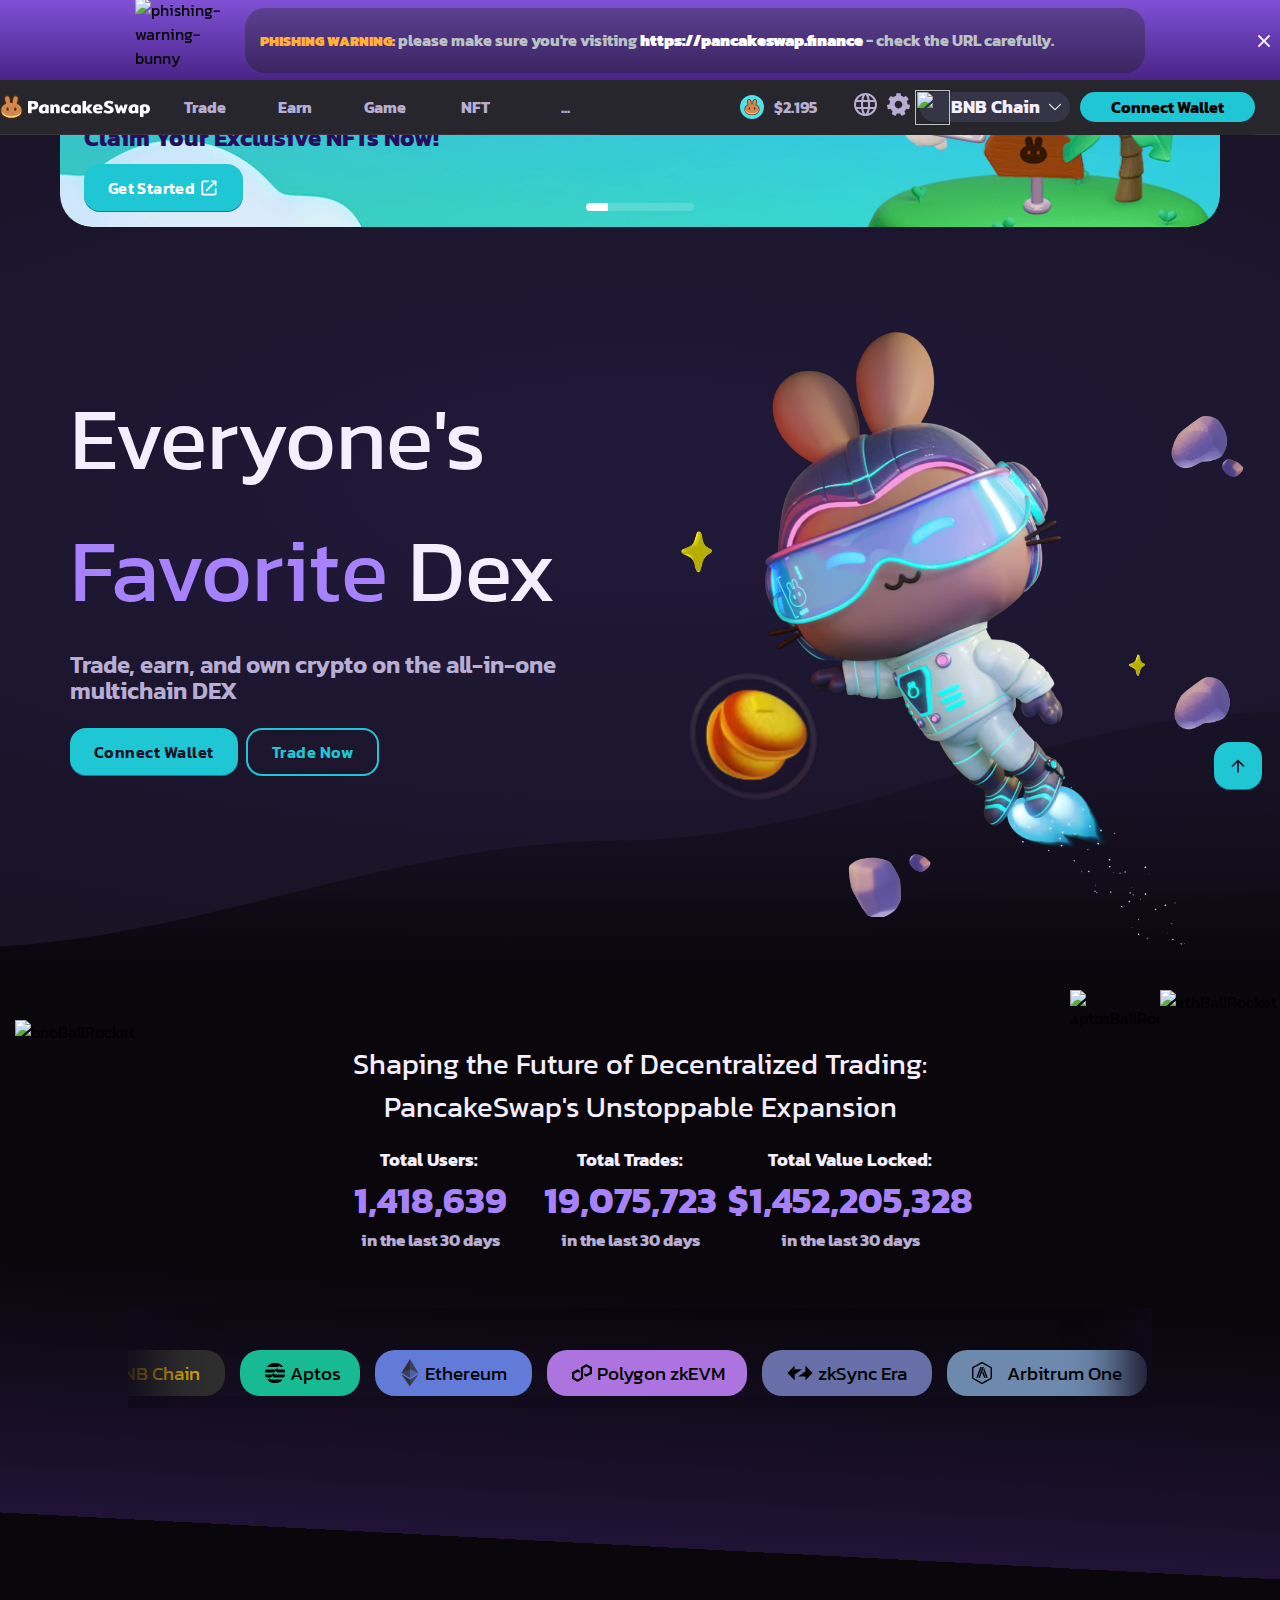
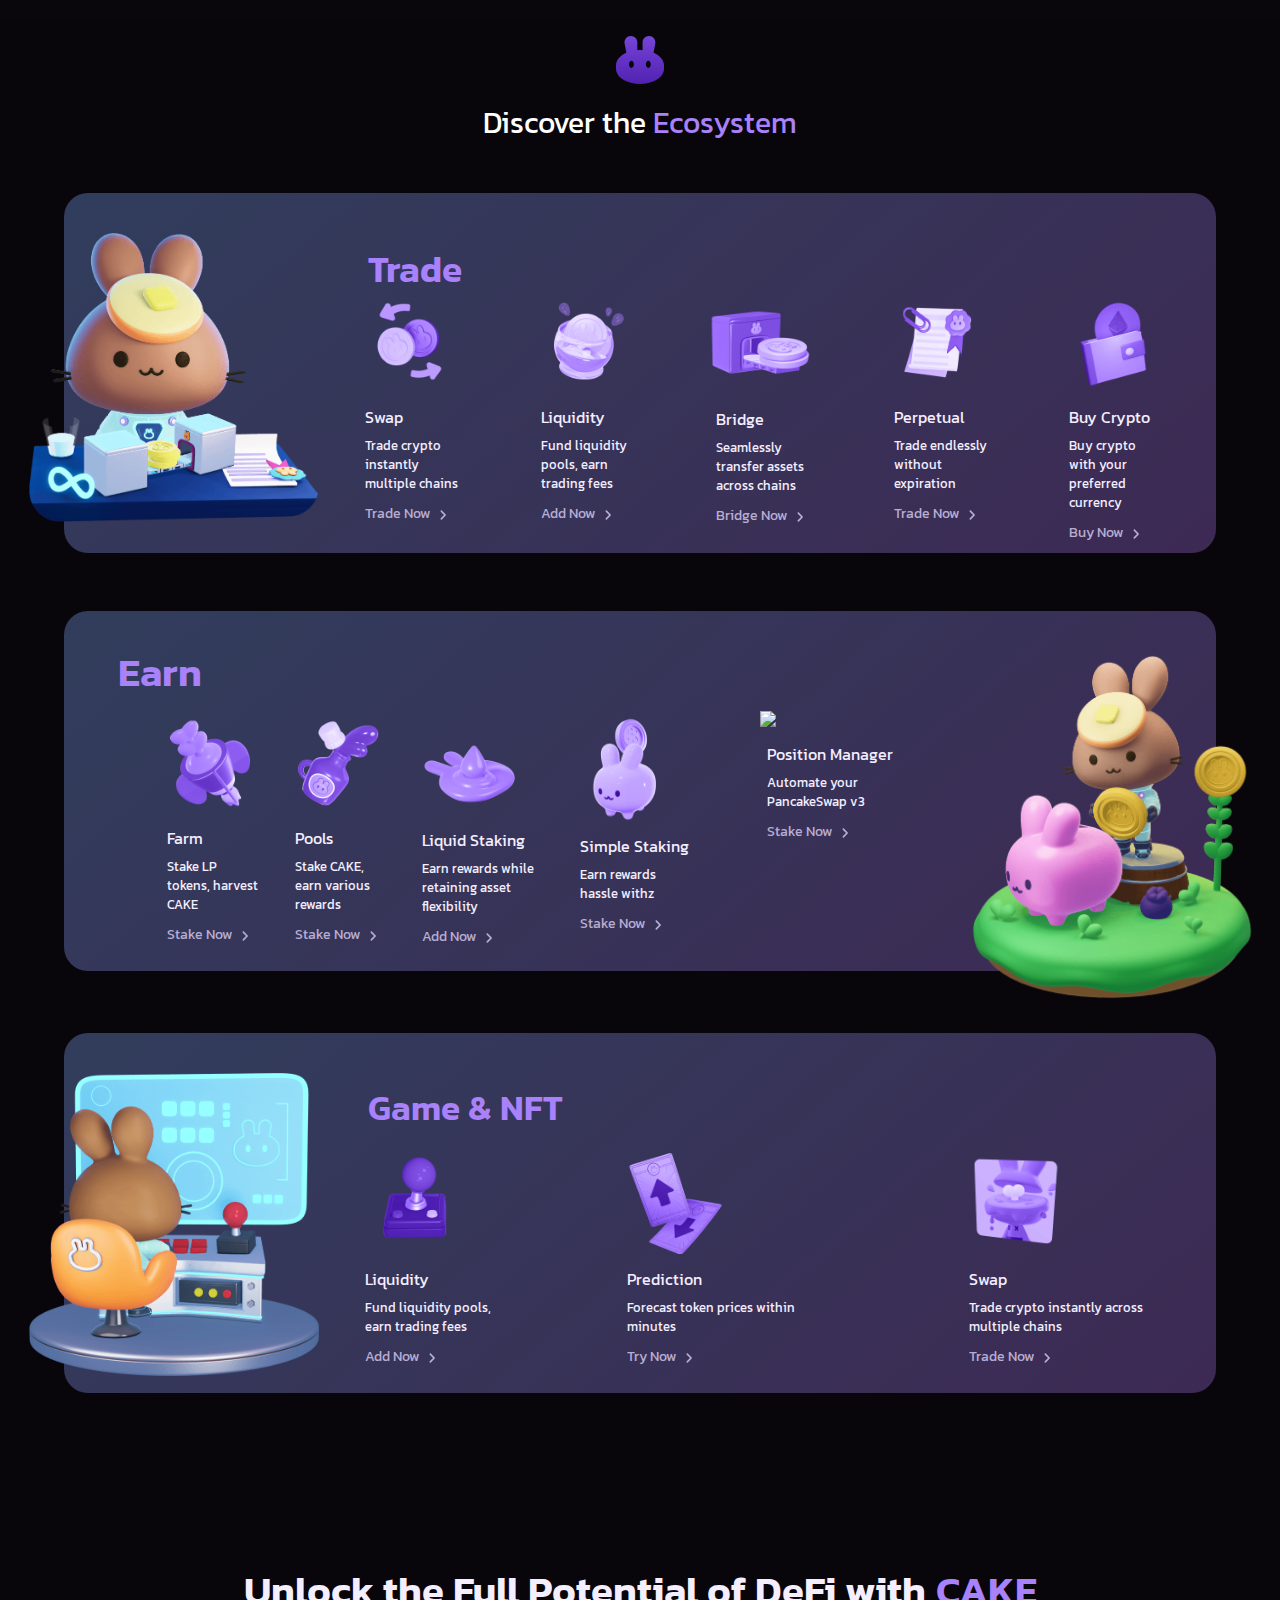
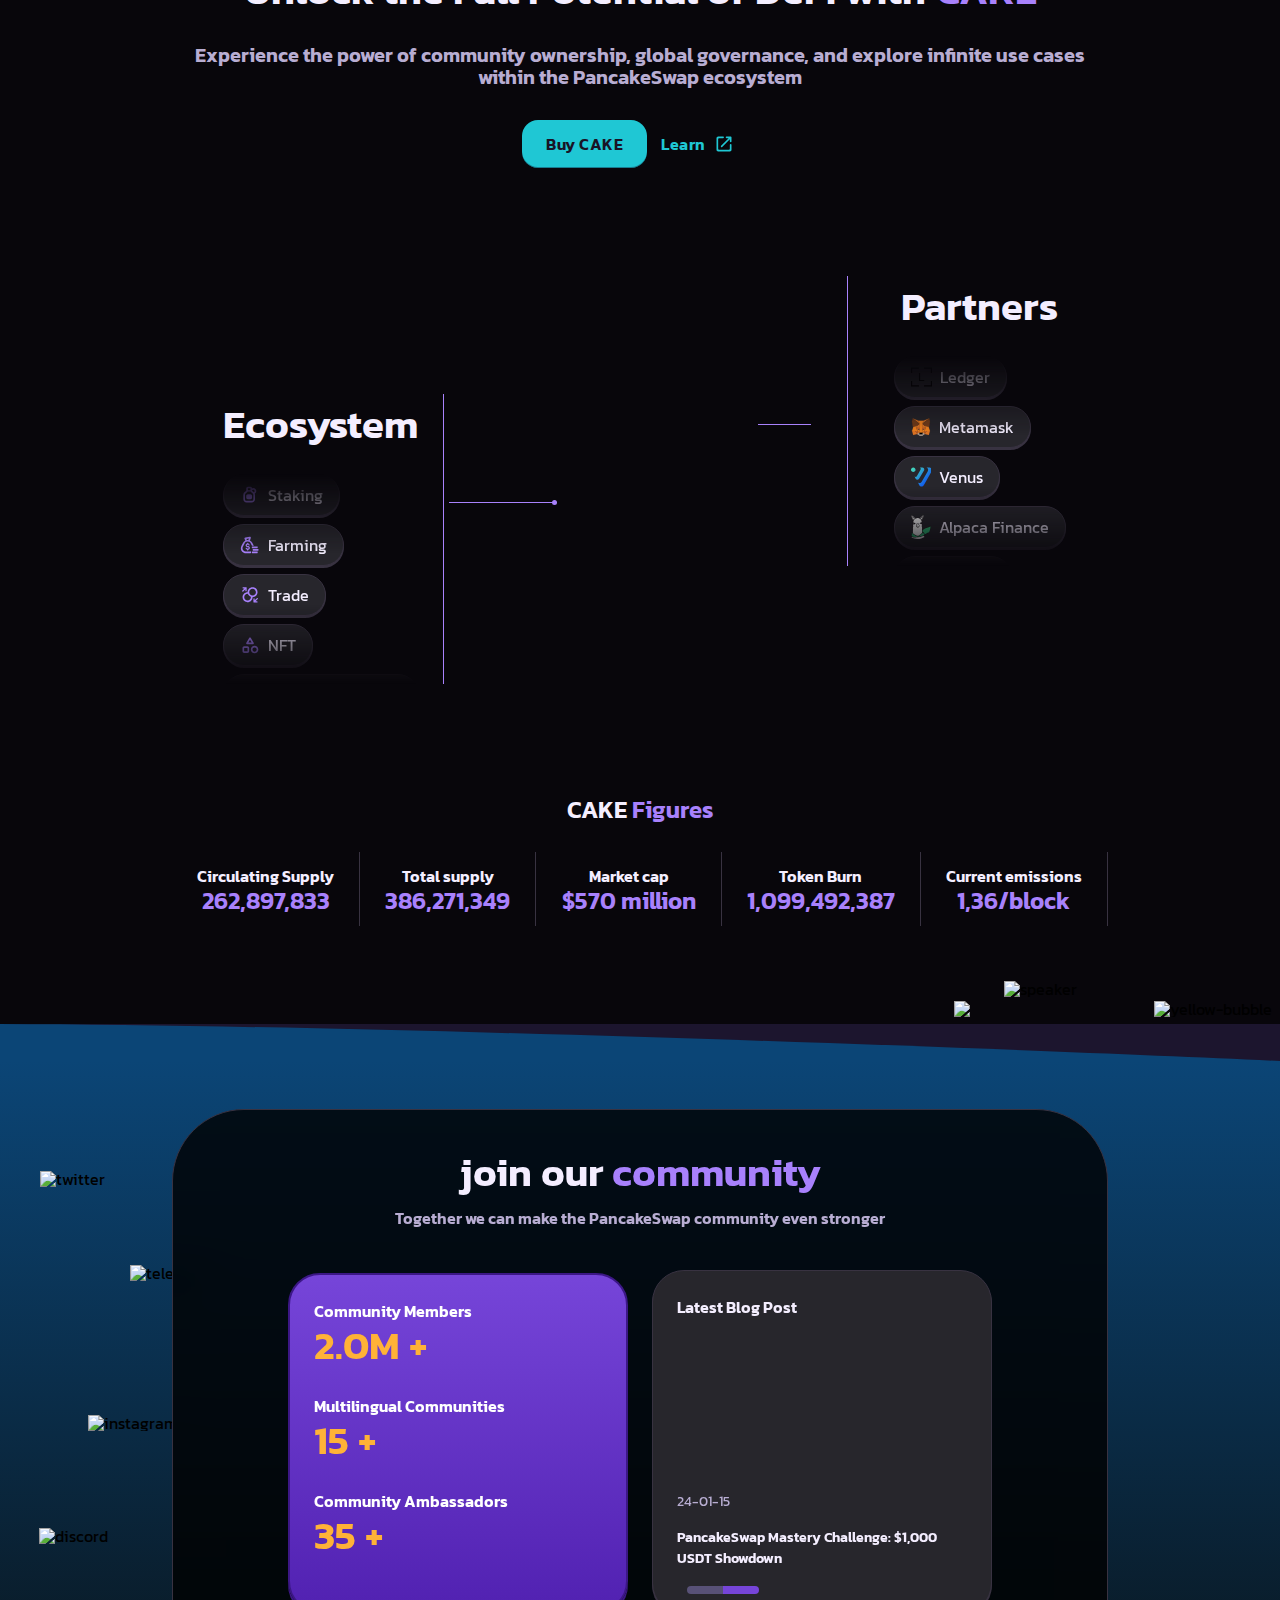
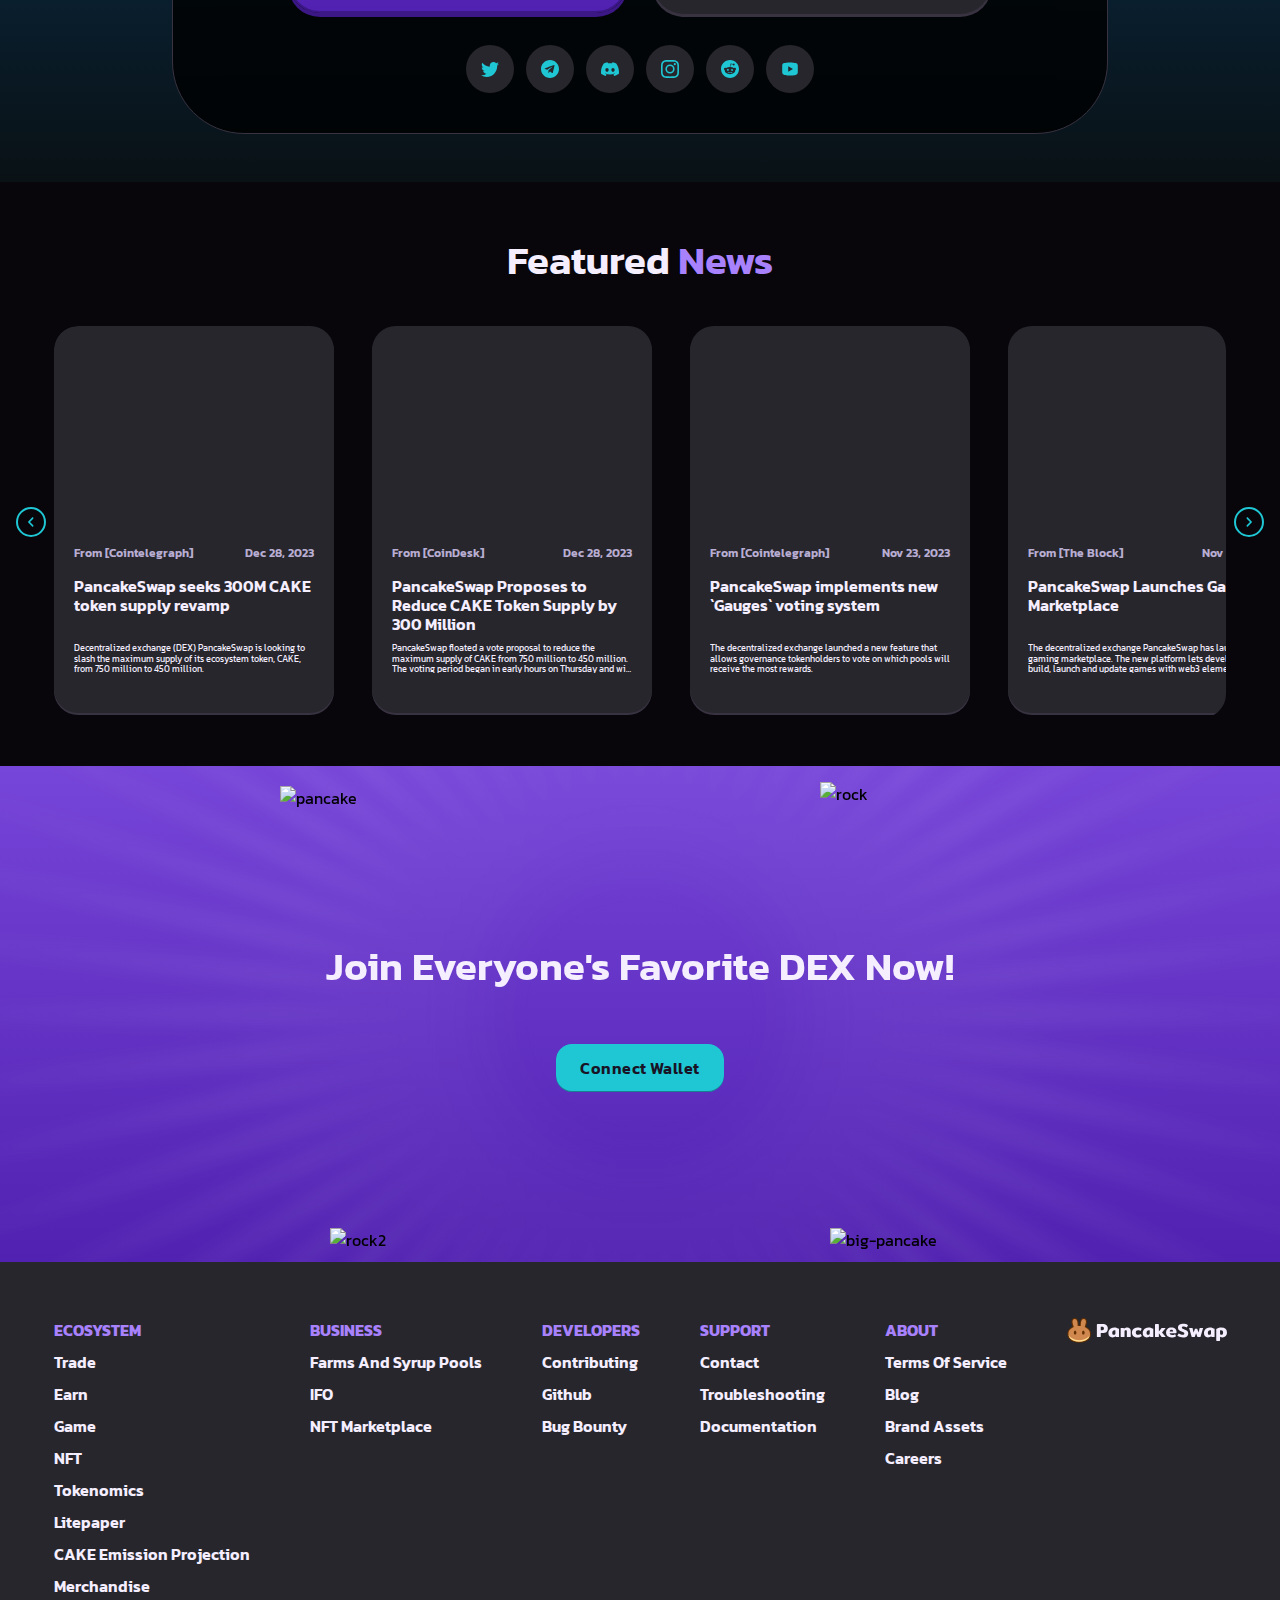
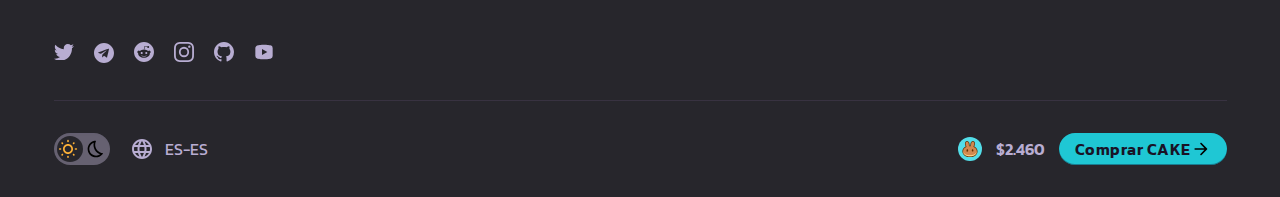
==== commit 5882a0e0: "cambios" ====
--- a/index.html
+++ b/index.html
@@ -1628,10 +1628,6 @@
                 <svg viewBox="0 0 20 20" xmlns="http://www.w3.org/2000/svg" width="20px" color="textSubtle" class="sc-grXZZQ ciiwbH" style="cursor: pointer;"><path fill-rule="evenodd" clip-rule="evenodd" d="M9.97 0C4.464 0 0 4.465 0 9.97c0 4.403 2.875 8.134 6.789 9.48.49.06.673-.245.673-.49v-1.712c-2.753.611-3.364-1.346-3.364-1.346-.428-1.162-1.101-1.468-1.101-1.468-.917-.611.061-.611.061-.611.979.06 1.53 1.04 1.53 1.04.917 1.528 2.323 1.1 2.874.856a2.13 2.13 0 01.611-1.346c-2.201-.245-4.526-1.1-4.526-4.954 0-1.101.367-1.957 1.04-2.691-.061-.184-.428-1.223.122-2.569 0 0 .857-.245 2.753 1.04.795-.245 1.651-.306 2.507-.306.857 0 1.713.122 2.508.306 1.896-1.285 2.752-1.04 2.752-1.04.55 1.346.184 2.385.123 2.63a3.956 3.956 0 011.04 2.691c0 3.853-2.325 4.648-4.527 4.893.367.306.673.918.673 1.835v2.752c0 .245.184.55.673.49A9.98 9.98 0 0020 9.97C19.939 4.464 15.474 0 9.97 0z"></path>
                 </svg>
               </a>
-              <a target="_blank" rel="noreferrer noopener" href="https://discord.gg/pancakeswap" aria-label="Discord" class="sc-hLclGa sc-dIEoRj hZveY discord dgoqDY">
-                <svg viewBox="0 0 20 16" fill="b8add2" width="20px" color="b8add2" xmlns="http://www.w3.org/2000/svg" class="sc-grXZZQ ciiwbH" style="cursor: pointer;"><path d="M16.93 1.644A16.491 16.491 0 0012.86.38a.062.062 0 00-.066.031c-.175.313-.37.72-.506 1.041a15.226 15.226 0 00-4.573 0A10.54 10.54 0 007.2.412a.064.064 0 00-.065-.031 16.447 16.447 0 00-4.07 1.263.058.058 0 00-.028.023C.444 5.54-.266 9.319.083 13.05a.069.069 0 00.026.047 16.584 16.584 0 004.994 2.525.064.064 0 00.07-.023c.385-.526.728-1.08 1.022-1.662a.063.063 0 00-.035-.088 10.917 10.917 0 01-1.56-.744.064.064 0 01-.007-.106c.105-.079.21-.16.31-.243a.062.062 0 01.065-.009c3.273 1.495 6.817 1.495 10.051 0a.062.062 0 01.066.008c.1.083.204.165.31.244a.064.064 0 01-.005.106c-.499.291-1.017.537-1.561.743a.064.064 0 00-.034.089c.3.582.643 1.135 1.02 1.66a.063.063 0 00.07.025 16.53 16.53 0 005.003-2.525.064.064 0 00.026-.046c.417-4.314-.699-8.061-2.957-11.384a.05.05 0 00-.026-.023zM6.684 10.778c-.985 0-1.797-.905-1.797-2.016 0-1.11.796-2.015 1.797-2.015 1.01 0 1.814.912 1.798 2.015 0 1.111-.796 2.016-1.798 2.016zm6.646 0c-.986 0-1.797-.905-1.797-2.016 0-1.11.796-2.015 1.797-2.015 1.009 0 1.813.912 1.797 2.015 0 1.111-.788 2.016-1.797 2.016z"></path>
-                </svg>
-              </a>
               <a target="_blank" rel="noreferrer noopener" href="https://www.youtube.com/@pancakeswap_official" aria-label="Youtube" class="sc-hLclGa sc-dIEoRj jwvJri dgoqDY">
                 <svg viewBox="0 0 30 30" fill="b8add2" xmlns="http://www.w3.org/2000/svg" width="20px" color="b8add2" class="sc-grXZZQ ciiwbH" style="cursor: pointer;"><path d="M 15 4 C 10.814 4 5.3808594 5.0488281 5.3808594 5.0488281 L 5.3671875 5.0644531 C 3.4606632 5.3693645 2 7.0076245 2 9 L 2 15 L 2 15.001953 L 2 21 L 2 21.001953 A 4 4 0 0 0 5.3769531 24.945312 L 5.3808594 24.951172 C 5.3808594 24.951172 10.814 26.001953 15 26.001953 C 19.186 26.001953 24.619141 24.951172 24.619141 24.951172 L 24.621094 24.949219 A 4 4 0 0 0 28 21.001953 L 28 21 L 28 15.001953 L 28 15 L 28 9 A 4 4 0 0 0 24.623047 5.0546875 L 24.619141 5.0488281 C 24.619141 5.0488281 19.186 4 15 4 z M 12 10.398438 L 20 15 L 12 19.601562 L 12 10.398438 z"></path>
               </svg>
--- a/style.css
+++ b/style.css
@@ -12,6 +12,7 @@
   padding: 0;
   height: 5000px;
   background-color: #08060b;
+  overflow-x: hidden;
 }
 .background-ecosystem {
   background-color: black;
@@ -59,7 +60,7 @@
   justify-content: center;
   align-items: center;
 
-  background-color: rgb(0, 0, 0);
+  background-color: #08060b;
   margin: 0;
   padding: 1rem;
 }
--- a/pancake_header.css
+++ b/pancake_header.css
@@ -25,6 +25,7 @@
 }
 #top{
 	position:fixed;
+	z-index:999;
 }
 .navLang{
     text-decoration: none;
@@ -1039,21 +1040,21 @@
         height: 150px;
         position: absolute;
         left: 15px;
-        bottom: 270px;
+        bottom: -270px;
        }
        #ethBallRocket{
         width: 120px;
         height: 220px;
         position: absolute;
         right: 0px;
-        bottom: 310px;
+        bottom: -310px;
        }
        #aptosBallRocket{
         width: 90px;
         height: 110px;
         position: absolute;
         right: 120px;
-        bottom: 450px;
+        bottom: -200px;
         z-index: 1;
        }
      #stats{
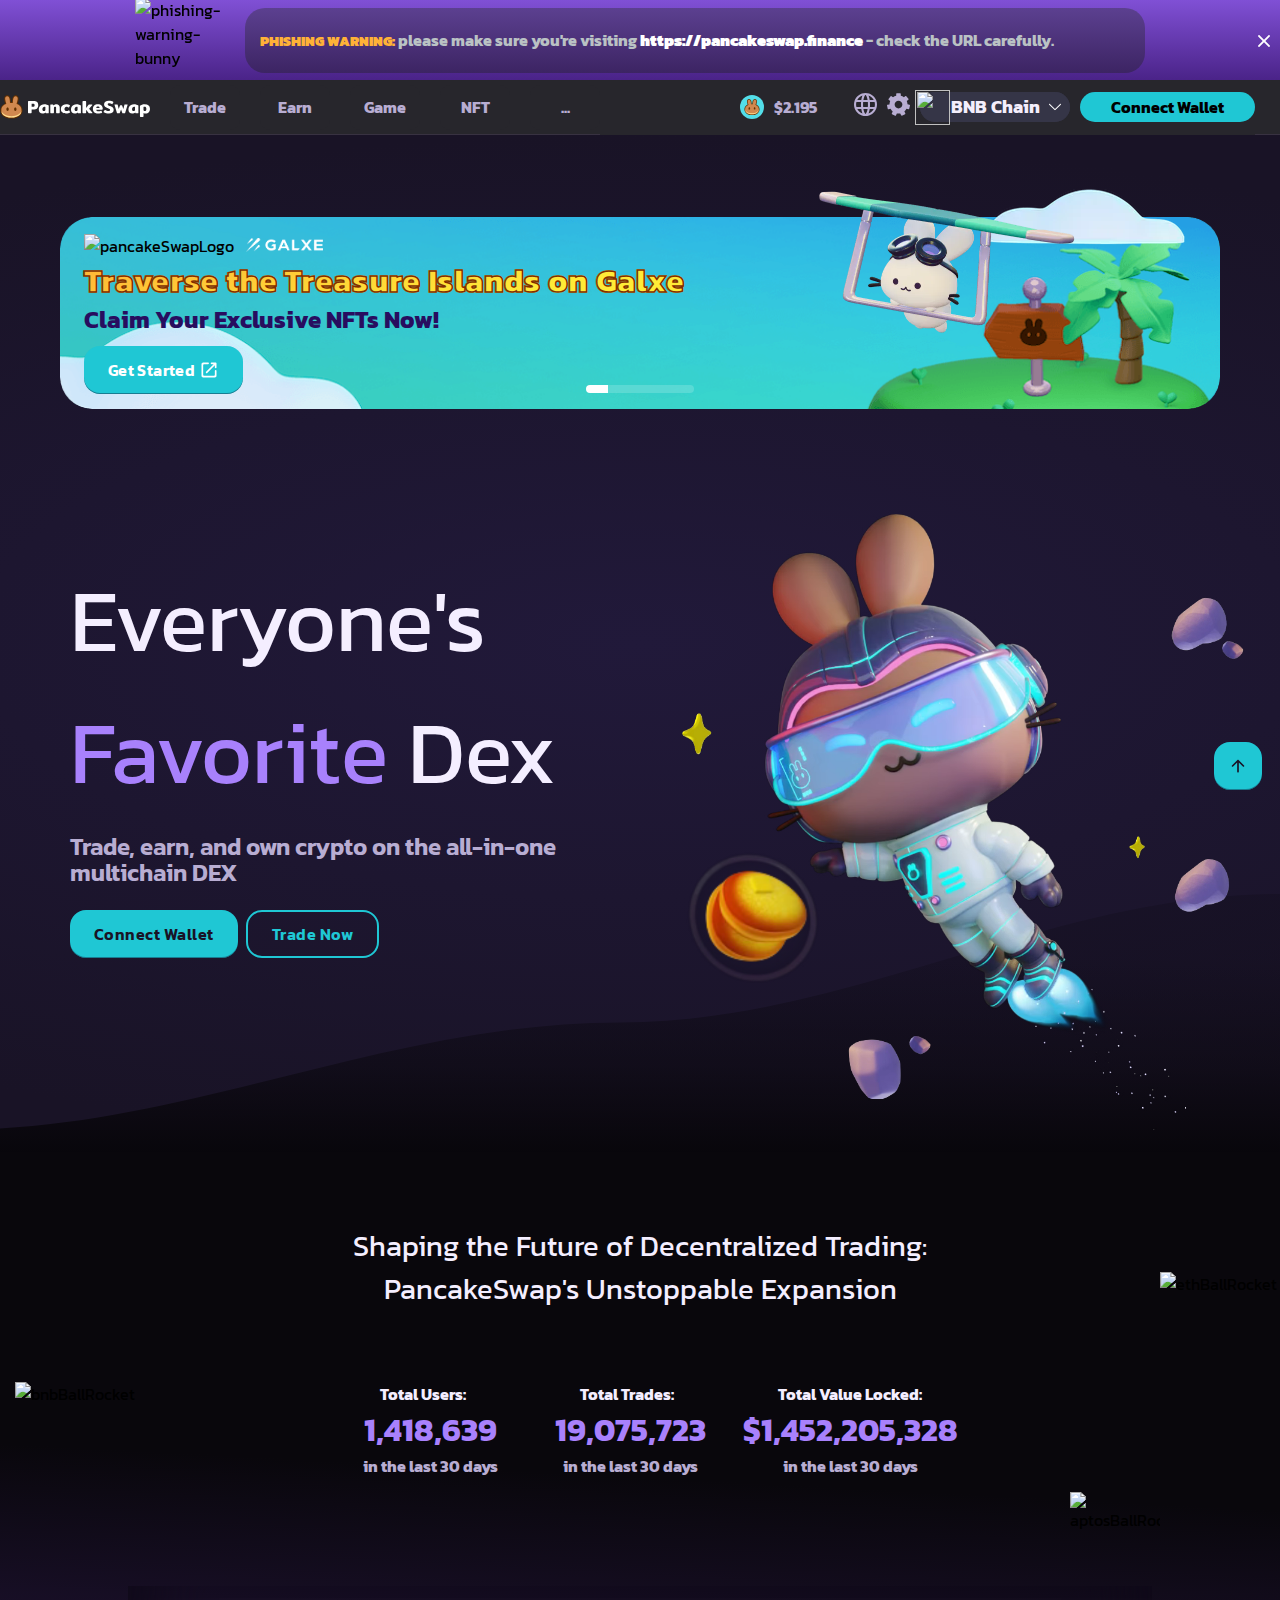
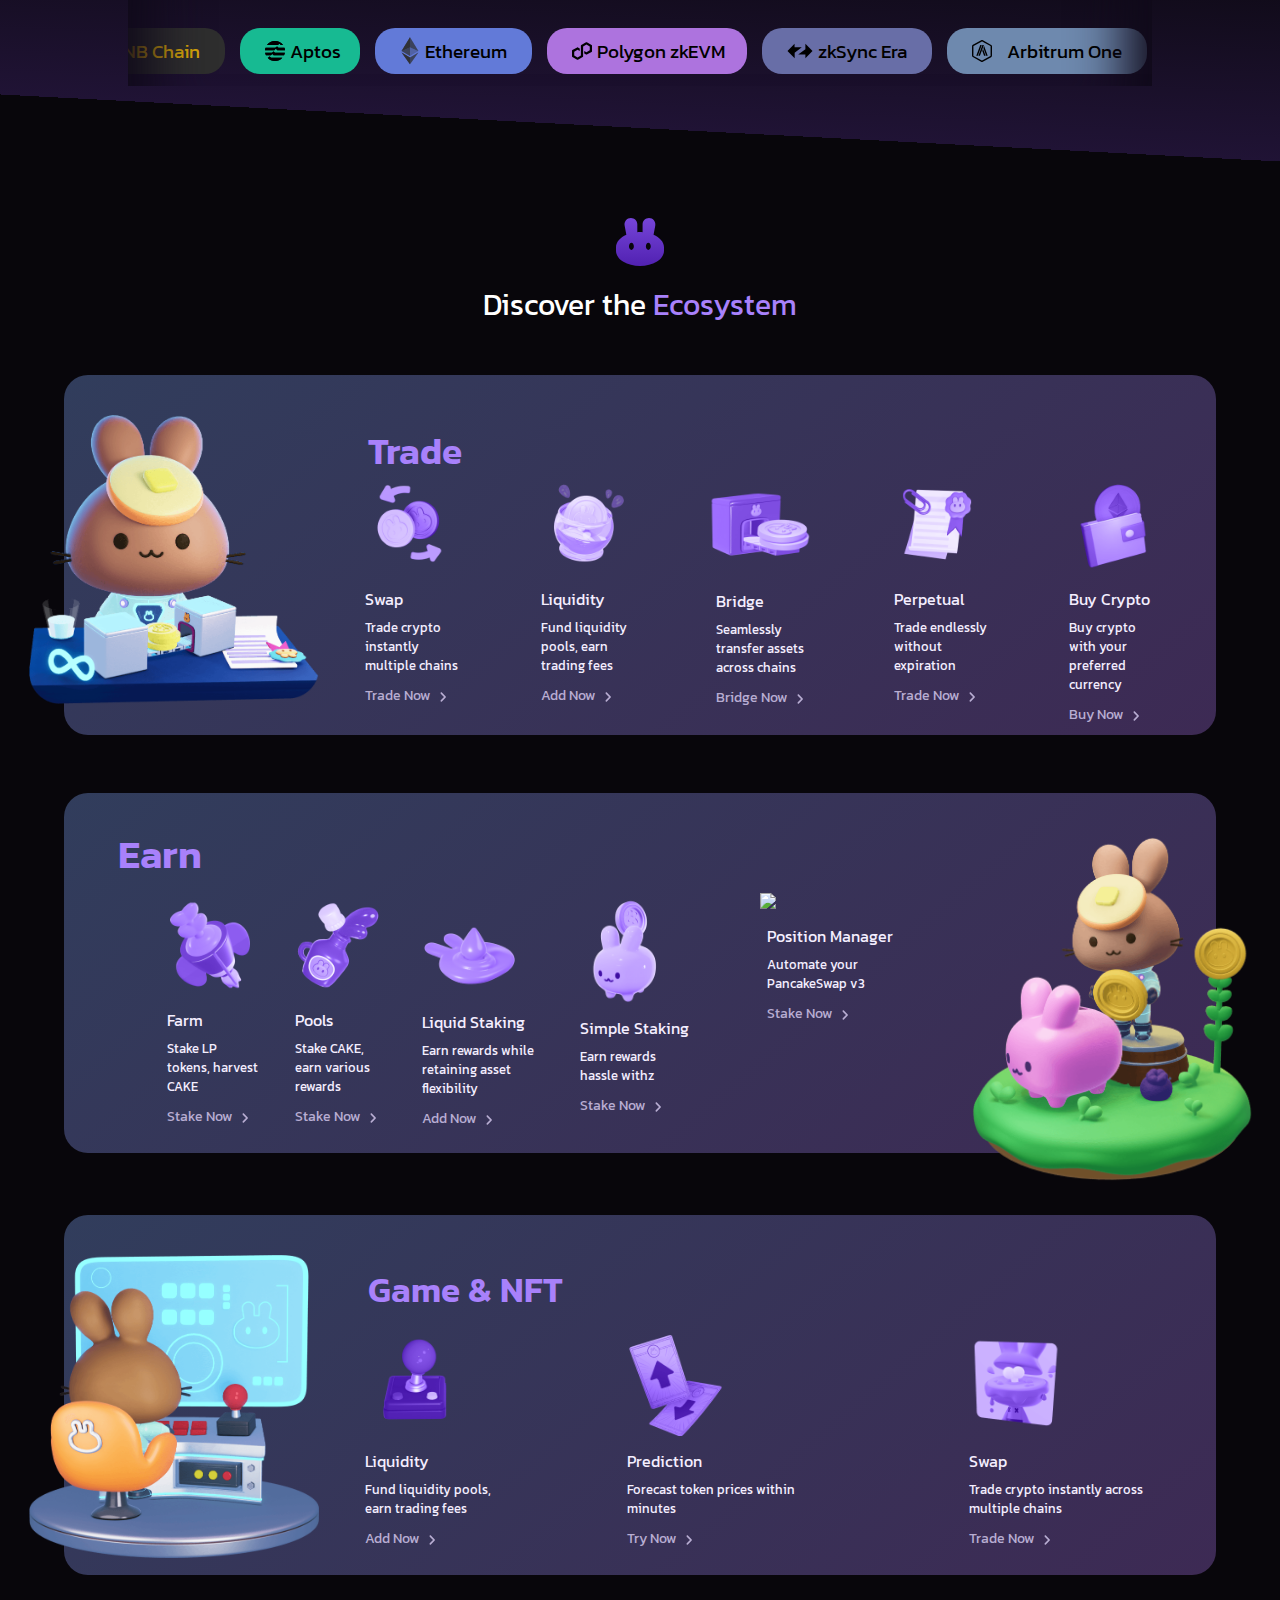
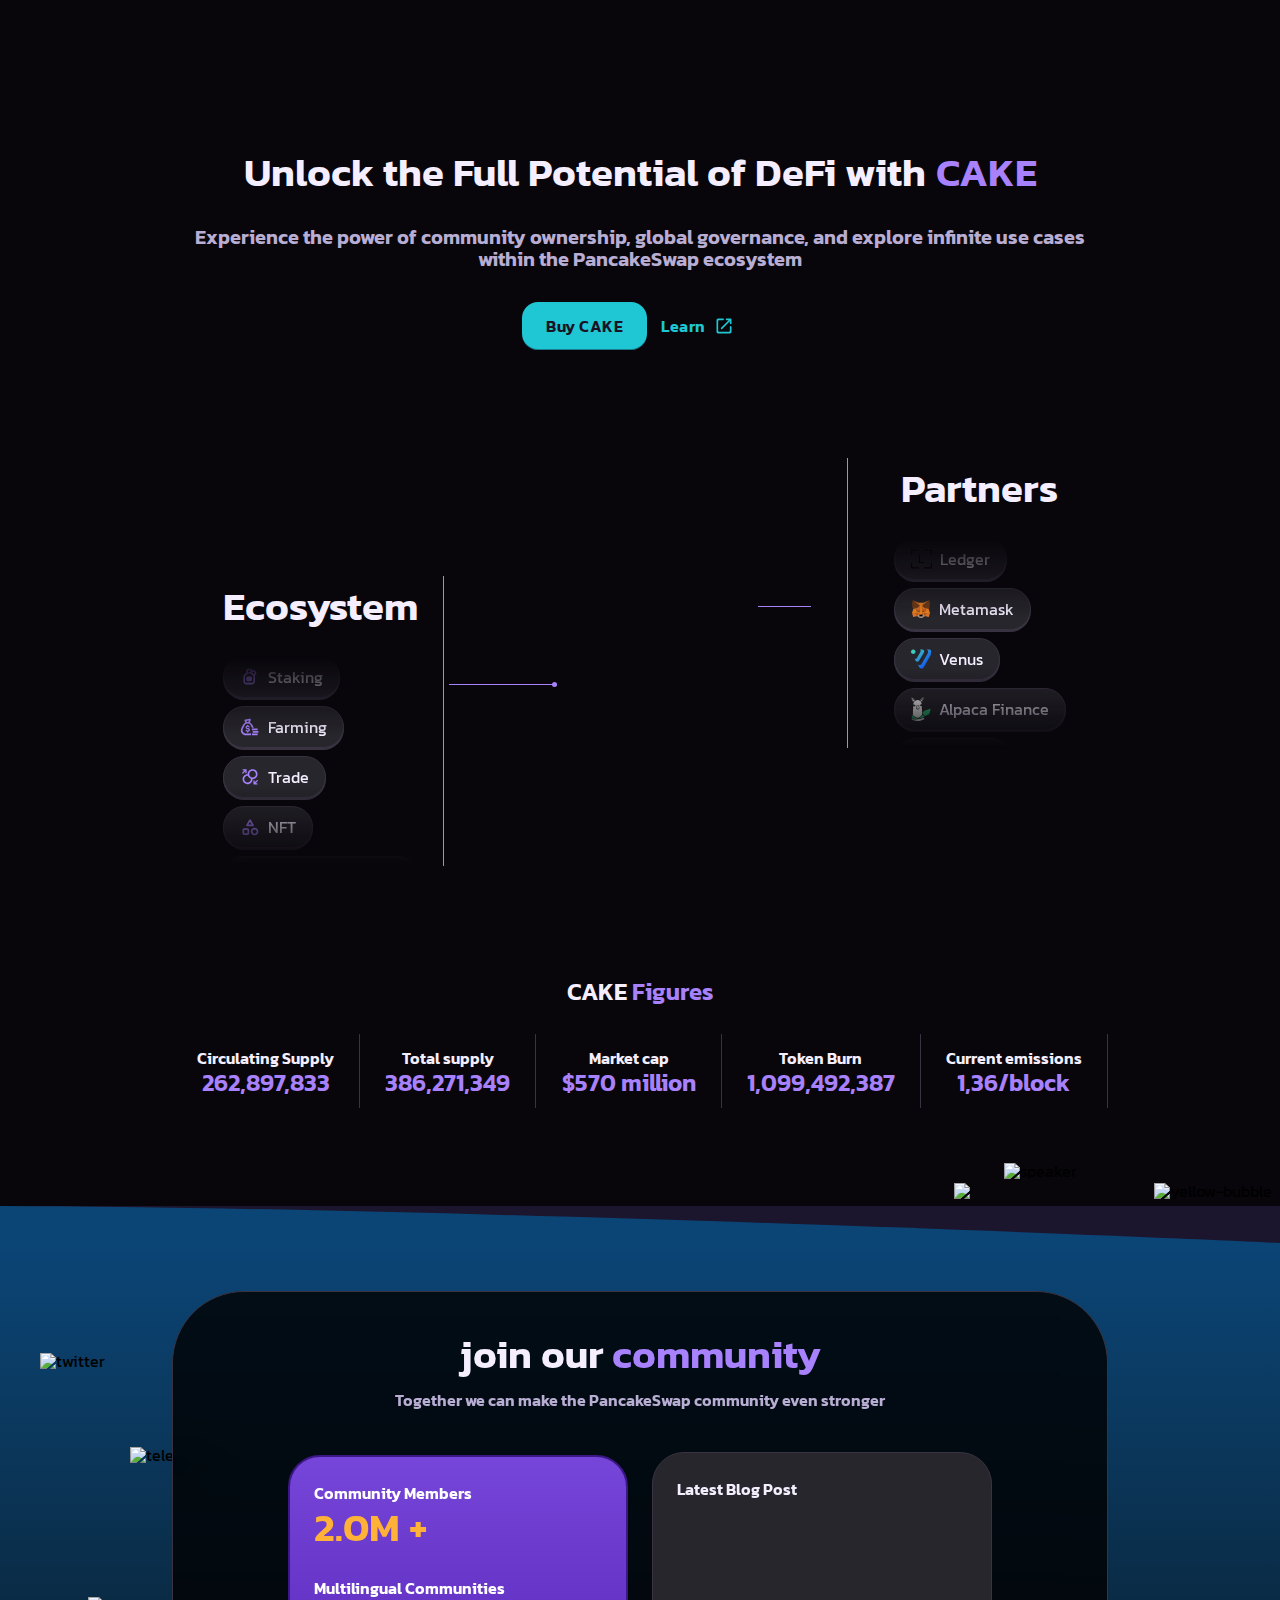
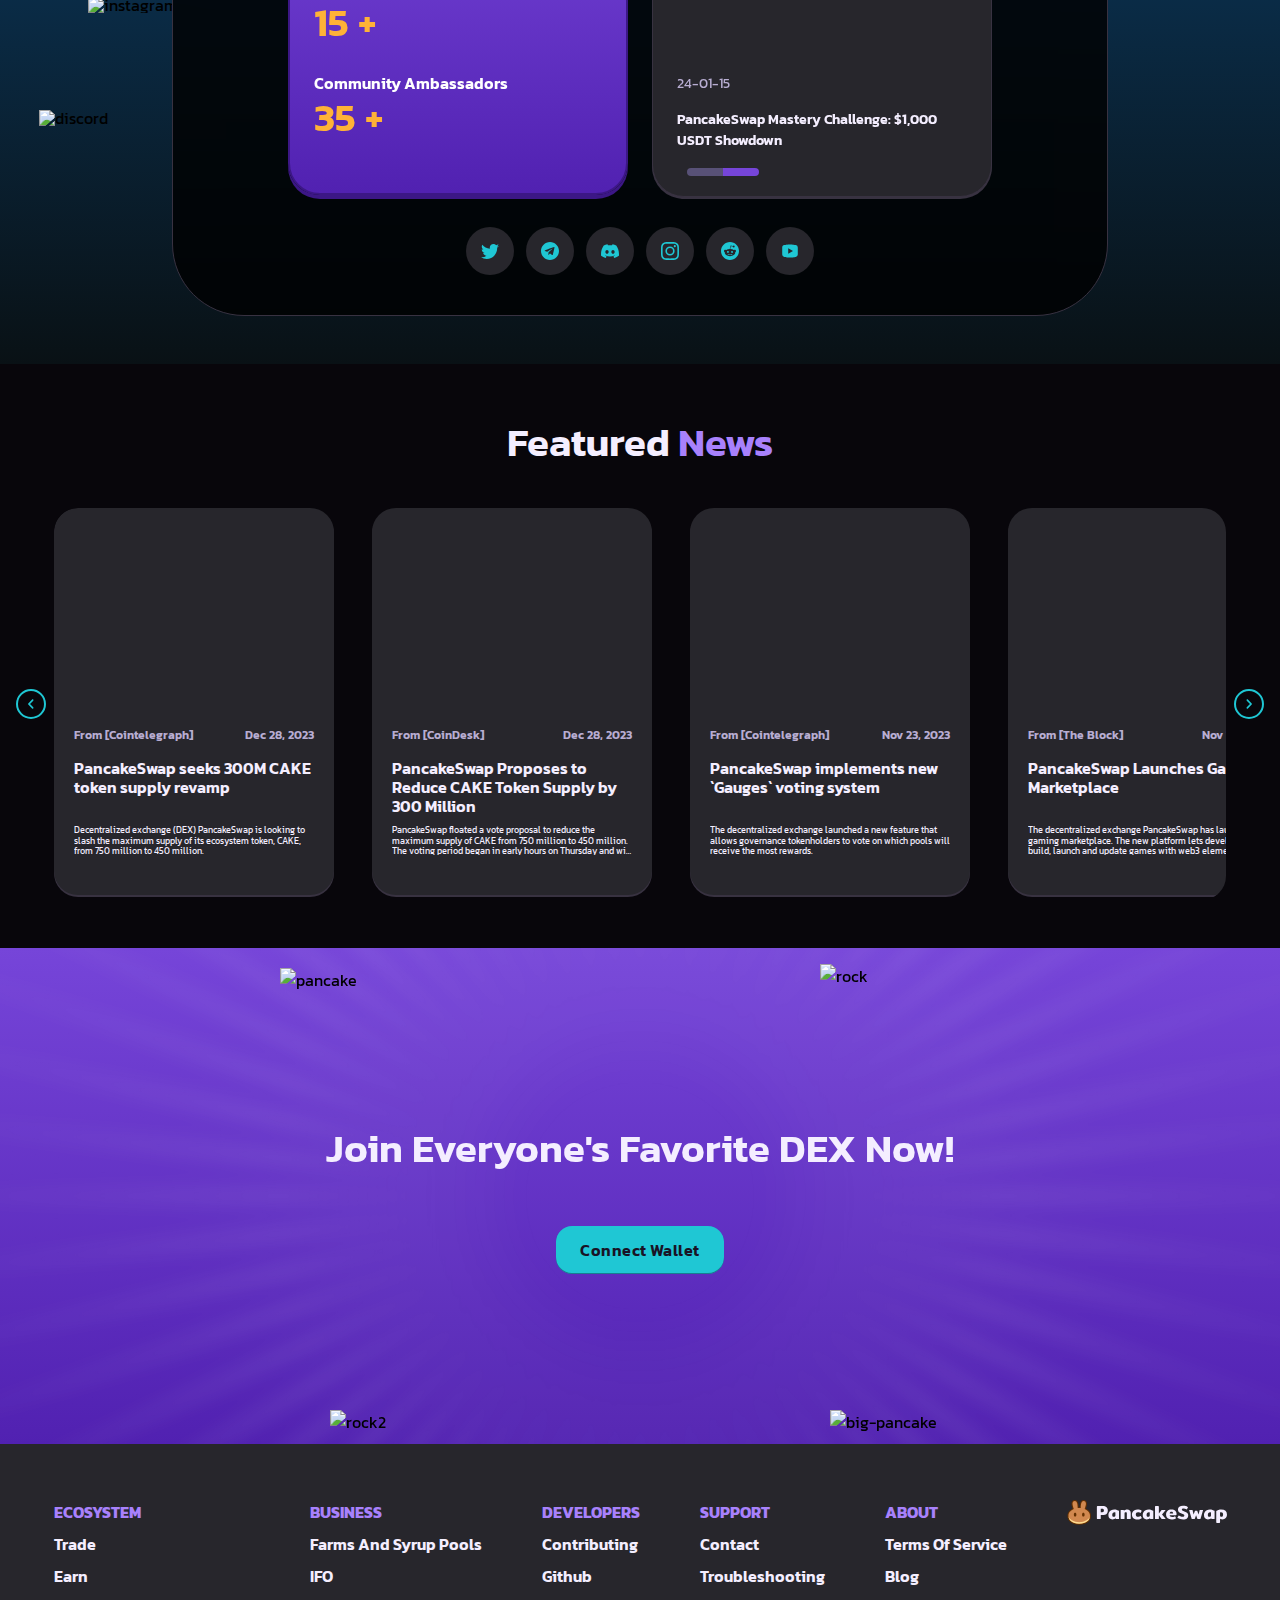
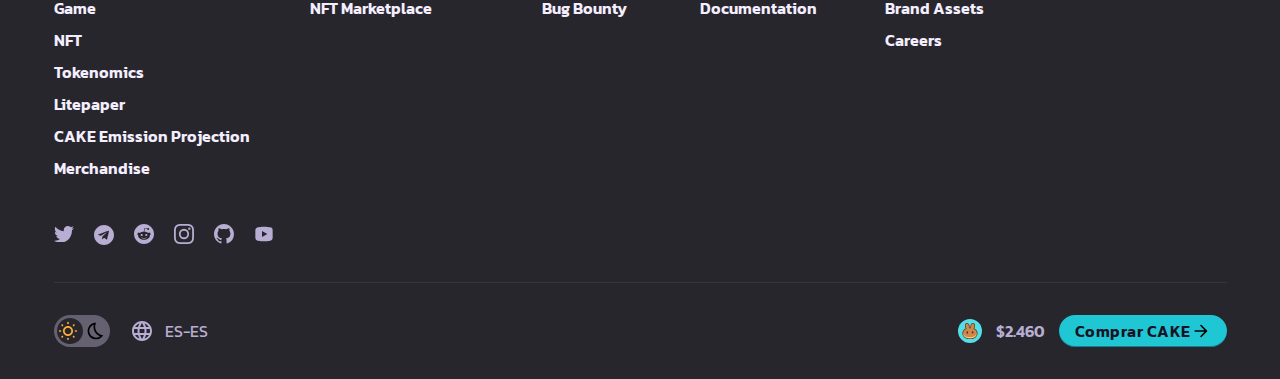
==== commit 9ed33a15: "cambios" ====
--- a/index.html
+++ b/index.html
@@ -11,7 +11,8 @@
   <link rel="stylesheet" href="glide.core.min.css">
   <link rel="stylesheet" href="pancake_header.css">
   <link rel="stylesheet" href="pancake_header.js">
-  <title>Document</title>
+  <link rel="icon" href="favicon.ico">
+  <title>Home | PancakeSwap</title>
 </head>
 <body>
       <!--    Rafa Header  -->
--- a/style.css
+++ b/style.css
@@ -15,7 +15,7 @@
   overflow-x: hidden;
 }
 .background-ecosystem {
-  background-color: black;
+  background-color: rgb(8, 6, 11);
   height: 30%;
   
 }
@@ -1497,6 +1497,7 @@
     margin: 0px;
     overflow: visible;
     max-width: 100%;
+    margin-top: 48px
 }
 .automatic-banner-container{
     padding-top: 0px;
@@ -4105,10 +4106,6 @@
     height: 345px;
     box-sizing: border-box;
 }
-.card2-tweeter {
-    
-
-}
 .h1-card2-right{
     color: #f4eeff;
     font-weight: 600;
--- a/pancake_header.css
+++ b/pancake_header.css
@@ -14,18 +14,19 @@
    
 }
 #setBack{
+    overflow: hidden;
     width: 100%;
     height: 100%;
     background-color: white;
-    position: absolute;
+    position:fixed;
     opacity: 0.5;
     z-index: 4;
     display: none;
-    
 }
 #top{
 	position:fixed;
-	z-index:999;
+	z-index: 999;
+    top:0;
 }
 .navLang{
     text-decoration: none;
@@ -39,7 +40,7 @@
 }
 #warningText {
     background-image: linear-gradient(rgb(92,64,144),rgb(60,36,99));
-    width: calc(100%-15px);
+    width: calc(100vw);
     height: 80px;
     display: flex;
     align-items: center;
@@ -154,7 +155,7 @@
     border-radius: 20px;
     width: 100vw;
     height: 0px;
-    position: absolute;
+    position: fixed;
     overflow: hidden;
     bottom: 0px;
     z-index: 4;
@@ -547,7 +548,7 @@
 }
 .navbarMob{
     position:fixed;
-    top:90vh;
+    bottom: 0;
     background-color: var(--nav-color);
     border-top: 1px solid rgb(56,50,65);
     width: 100%;
@@ -565,20 +566,20 @@
     padding-top: 5px;
 }
 #navMobilePurple{
+    display: none;
     position: sticky;
-    margin-top:10px;
     top:100vh;
     margin-left: 10px;
     margin-right: 10px;
     border-radius: 40px;
     background-color:rgb(184,173,210);  
-    height: 20px;
+    height: 15px;
 }
 .navbarMob:hover #navMobilePurple{
     display: none;
 }
 .navbarMob:hover{
-    top:93vh;
+    bottom: 0;
 }
 .bottomNav{
     display: flex;
@@ -602,10 +603,11 @@
     width: 100%;
     height: 650px;
     background-color: rgb(9,7,12);
-    background-image: linear-gradient(183deg, rgb(9,7,12) 50%, rgb(32,19,53)85%, rgb(9,7,12) 85%);
+    background-image: linear-gradient(183deg, rgb(9,7,12) 50%, rgb(32,19,53)85%, rgb(8, 6, 11) 85%);
     display: flex;
     flex-direction: column;
     align-items: center;
+    position: relative;
 }
 #statsText{
     color: rgb(244,238,255);
@@ -635,7 +637,6 @@
 }
 .statistics{
     width: 200px;
-    height: 90px;
     display: flex;
     flex-direction: column;
     justify-content: center;
@@ -645,20 +646,20 @@
 .statisticsOne{
     color: rgb(244,238,255);
     font-weight: bolder;
-    font-size: 110%;
+    
     min-width: 100px;
     white-space: nowrap;
 }
 .statisticsTwo{
     color: rgb(168,129,252);
     font-weight: bolder;
-    font-size: 230%;
+    font-size: 200%;
     white-space: nowrap;
 }
 .statisticsThree{
     color:rgb(184,173,210);
     font-weight: bold;
-    font-size: 105%;
+    
     white-space: nowrap;
 }
 .glide{
@@ -877,7 +878,7 @@
 #robotCrypto{
     display:none;
 }
-@media (max-width :600px){
+@media (max-width :850px){
  #phisText{
     white-space:unset;
  }
@@ -1040,21 +1041,21 @@
         height: 150px;
         position: absolute;
         left: 15px;
-        bottom: -270px;
+        bottom: 270px;
        }
        #ethBallRocket{
         width: 120px;
         height: 220px;
         position: absolute;
         right: 0px;
-        bottom: -310px;
+        bottom: 310px;
        }
        #aptosBallRocket{
         width: 90px;
         height: 110px;
         position: absolute;
         right: 120px;
-        bottom: -200px;
+        bottom: 200px;
         z-index: 1;
        }
      #stats{
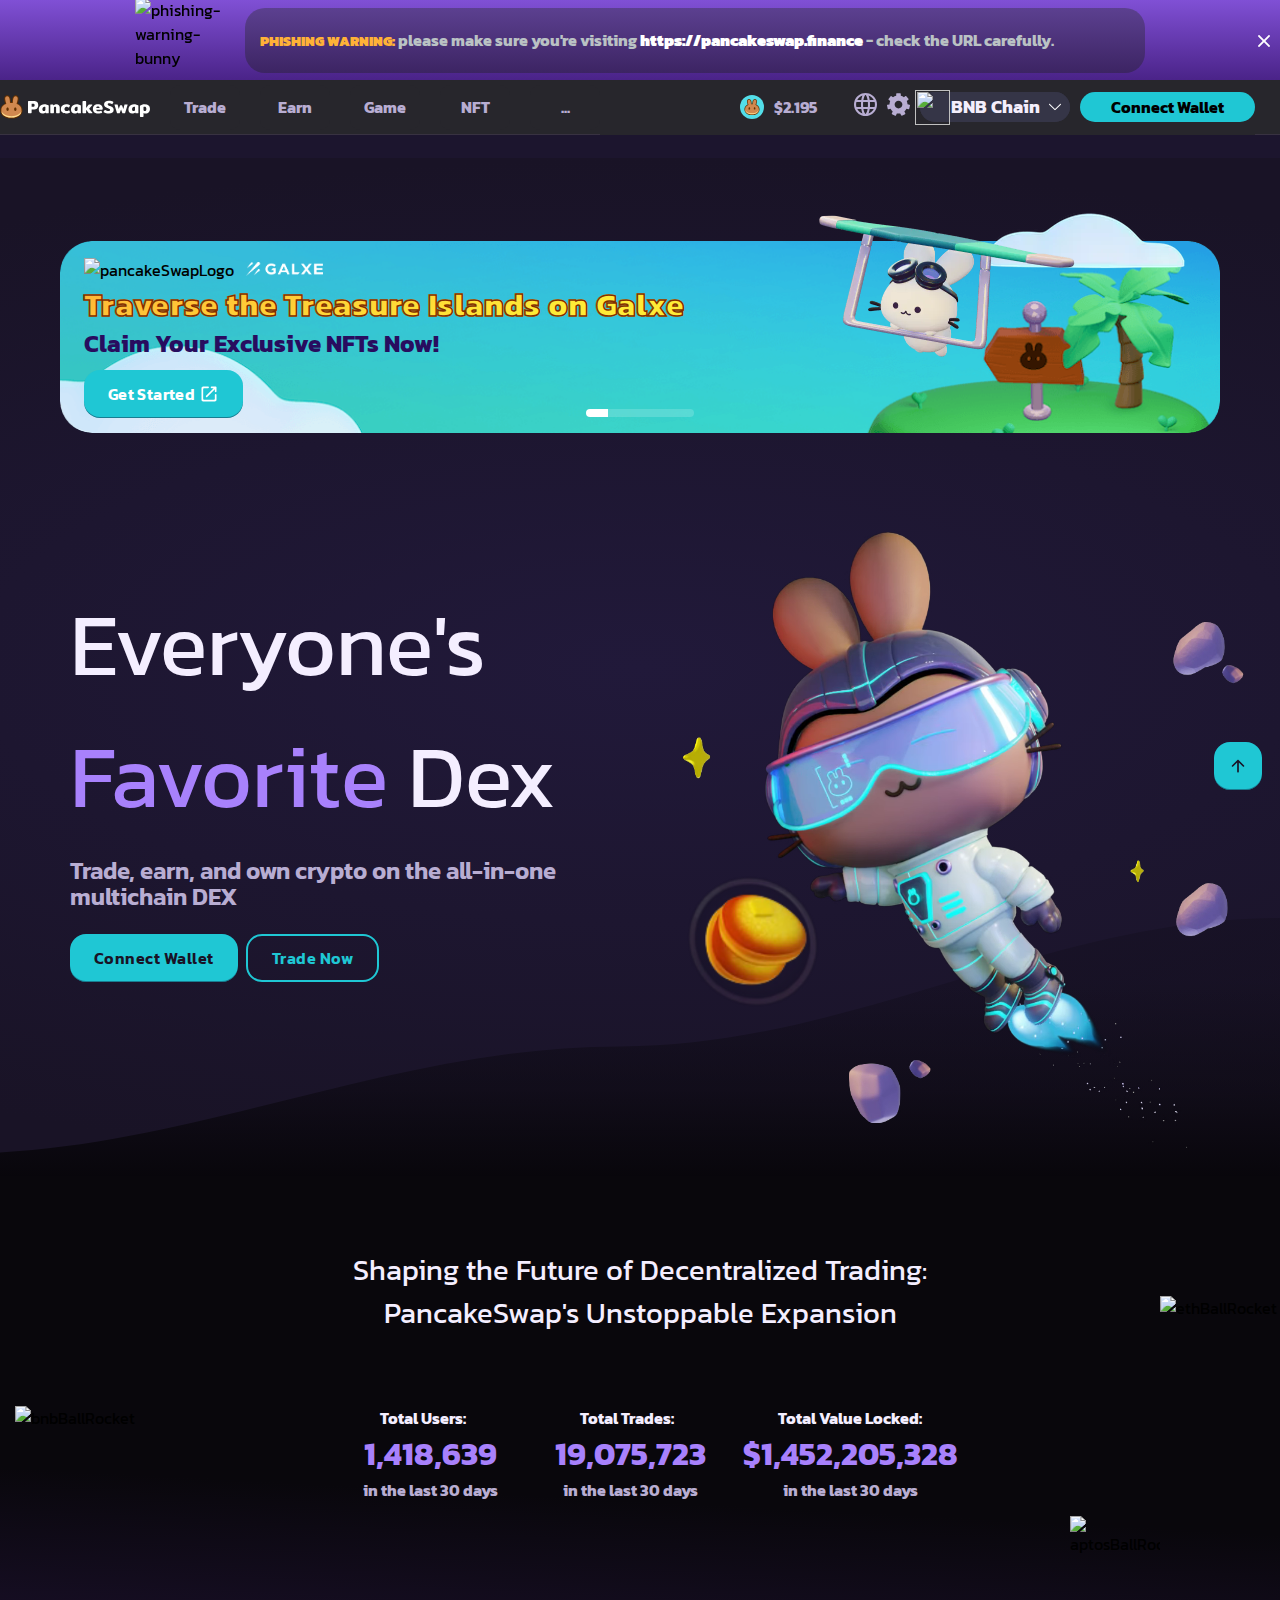
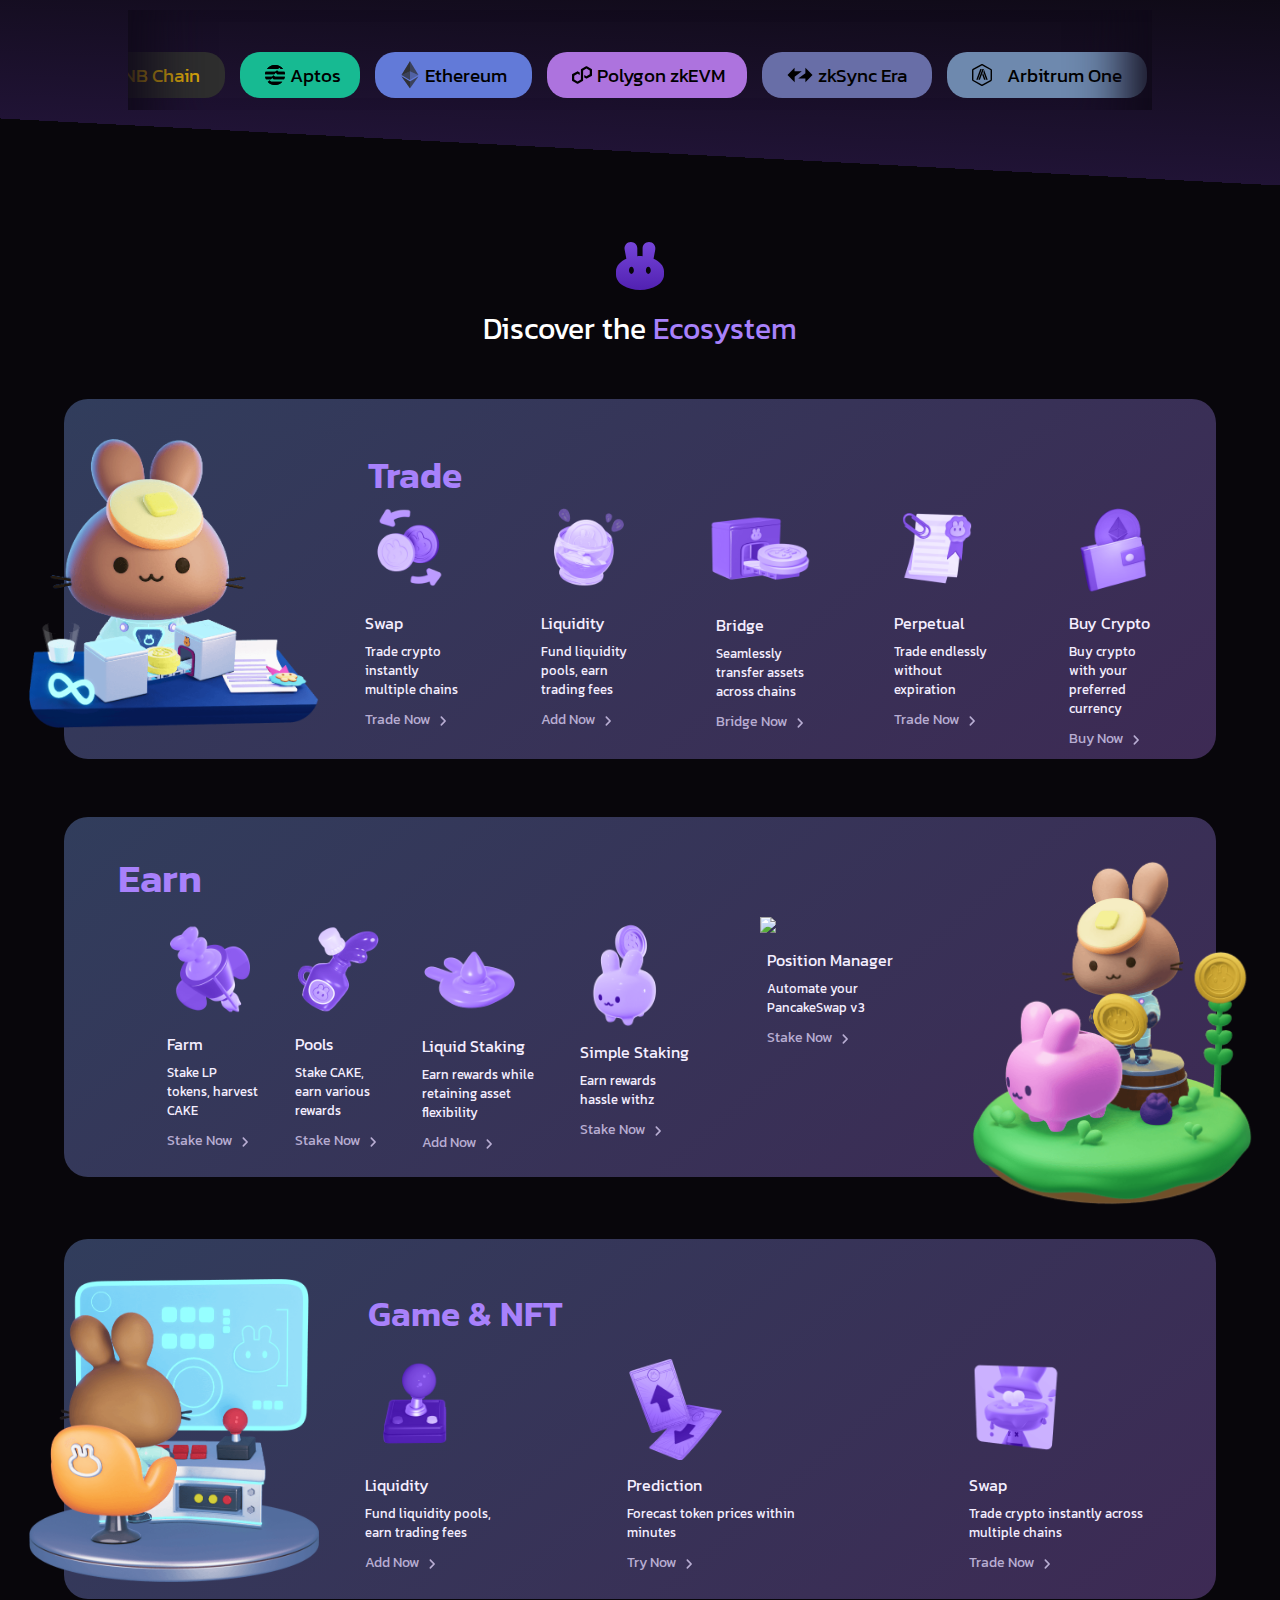
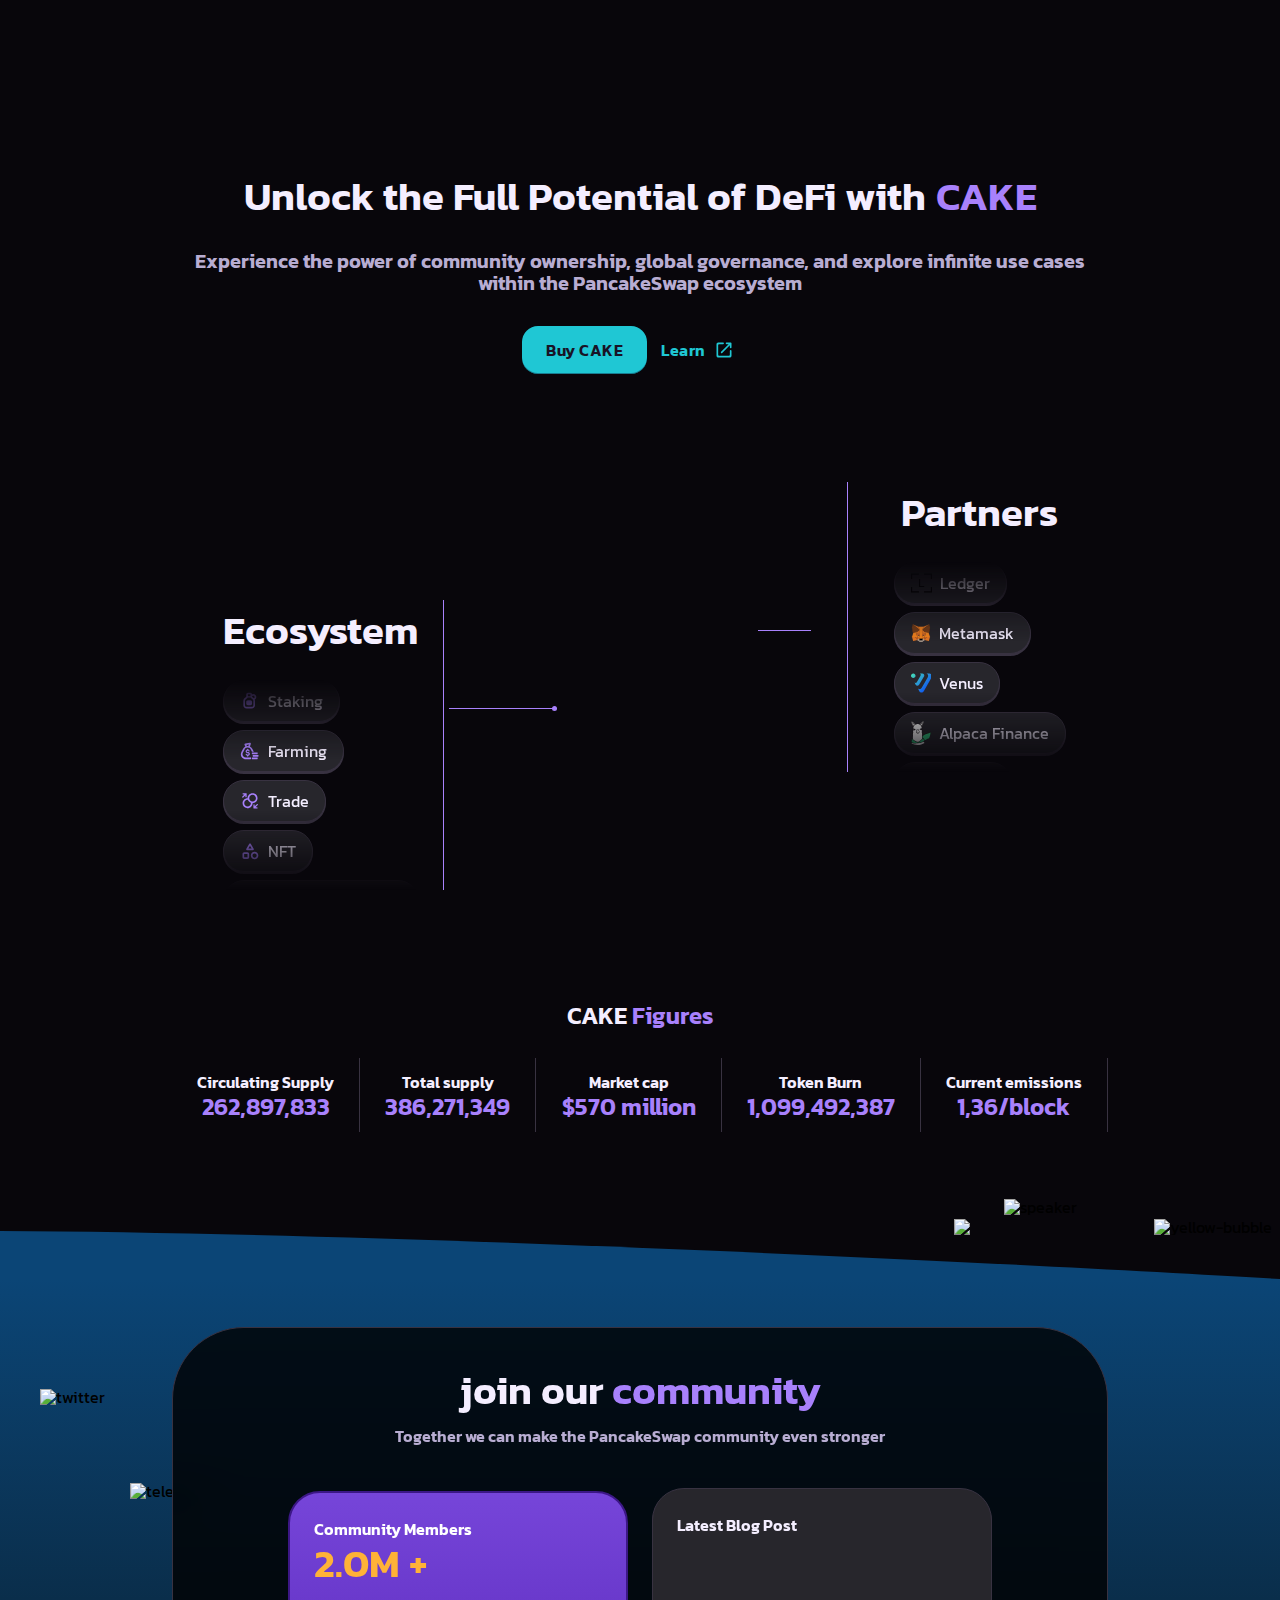
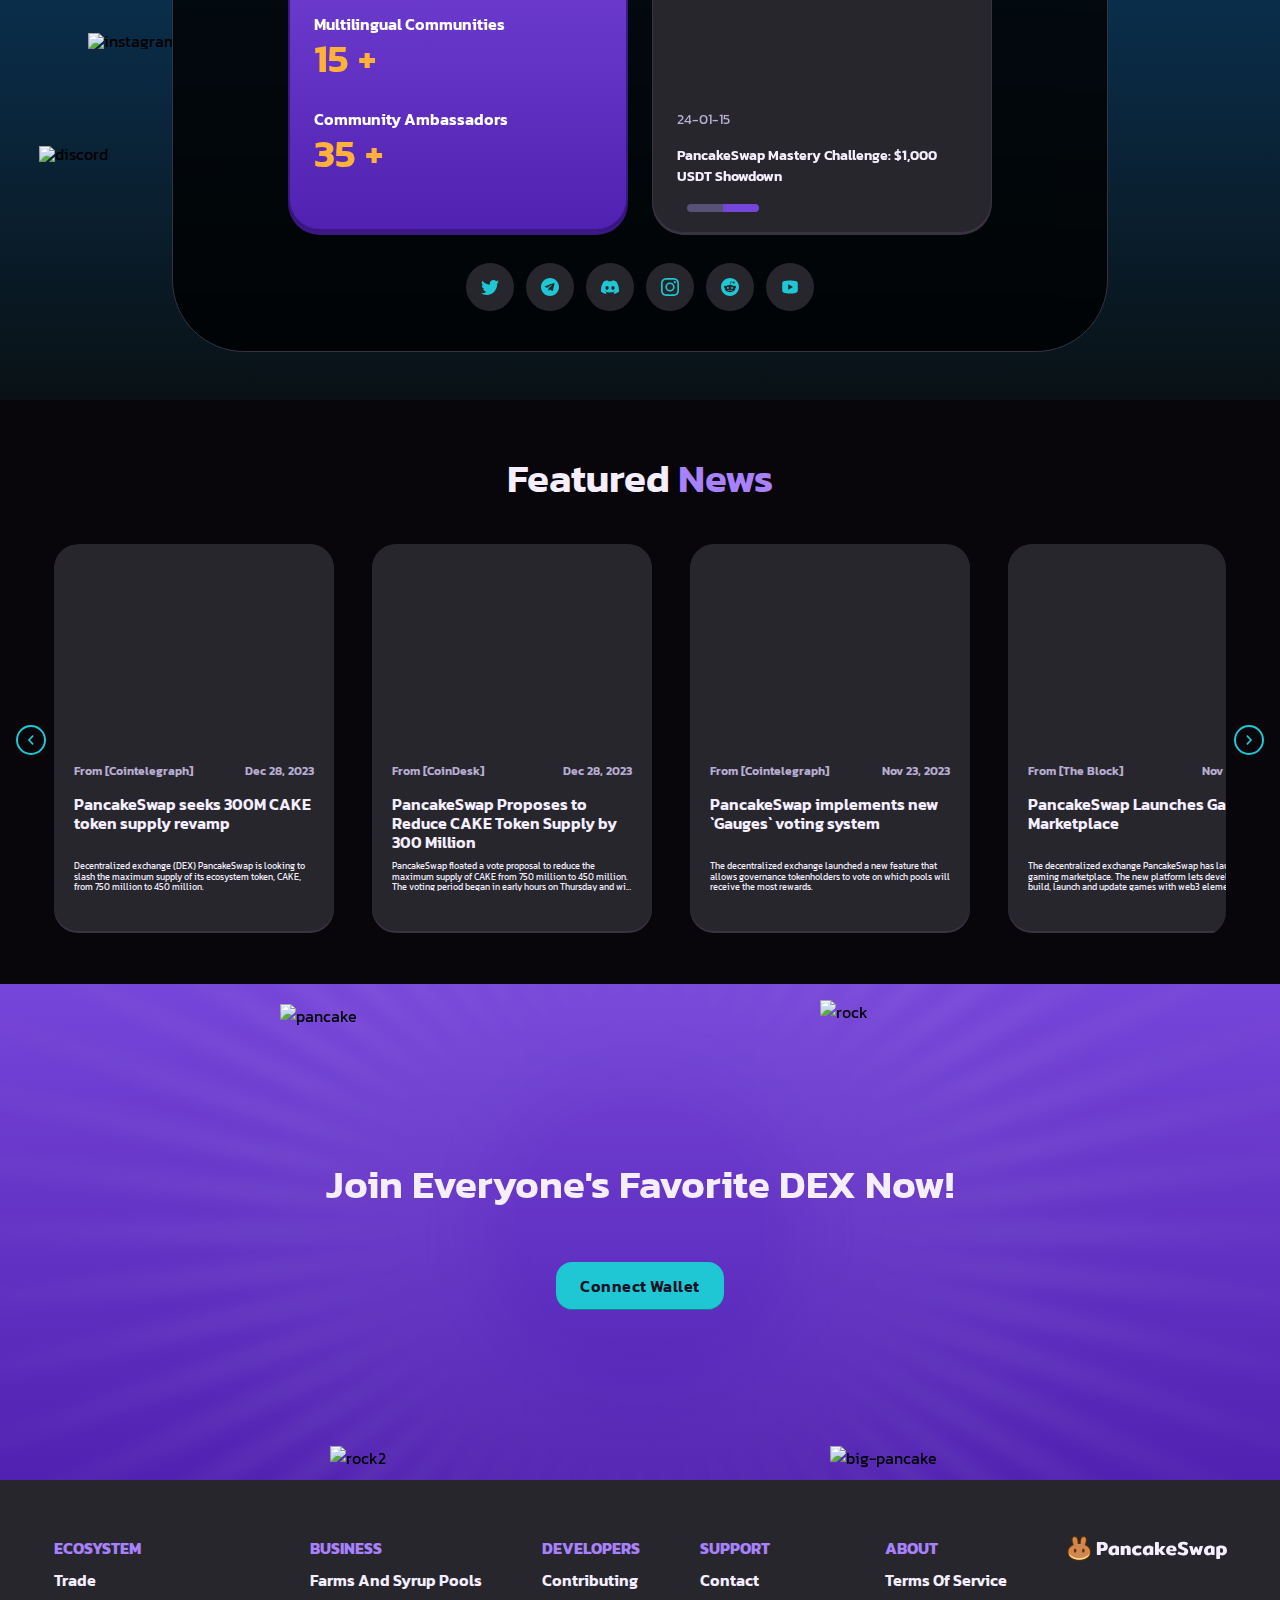
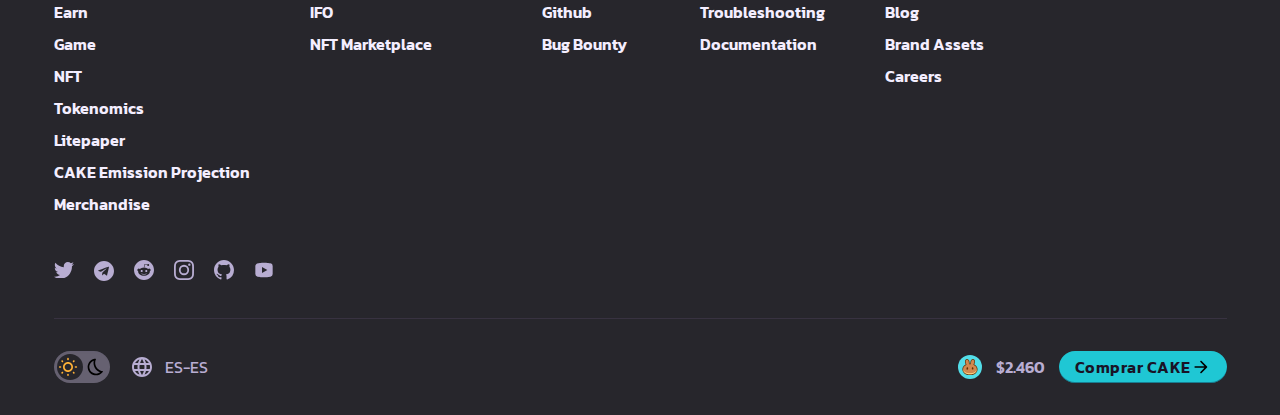
==== commit 9524bde0: "first" ====
--- a/index.html
+++ b/index.html
@@ -1,5 +1,5 @@
 <!DOCTYPE html>
-<html lang="en">
+z<html lang="en">
 
 <head>
   <meta charset="UTF-8">
@@ -11,8 +11,7 @@
   <link rel="stylesheet" href="glide.core.min.css">
   <link rel="stylesheet" href="pancake_header.css">
   <link rel="stylesheet" href="pancake_header.js">
-  <link rel="icon" href="favicon.ico">
-  <title>Home | PancakeSwap</title>
+  <title>Home</title>
 </head>
 <body>
       <!--    Rafa Header  -->
--- a/style.css
+++ b/style.css
@@ -3682,9 +3682,10 @@
     position: relative;
     display: flex;
     width: 100%;
+    height: 49px;
     flex-shrink: 0;
     bottom: 0px;
-    
+    background-color: #08060b;
 }
 .eLkFjc svg {
     fill: #0b4576;
--- a/pancake_header.css
+++ b/pancake_header.css
@@ -20,8 +20,9 @@
     background-color: white;
     position:fixed;
     opacity: 0.5;
-    z-index: 4;
+    z-index: 9999;
     display: none;
+    top: 0;
 }
 #top{
 	position:fixed;
@@ -158,9 +159,10 @@
     position: fixed;
     overflow: hidden;
     bottom: 0px;
-    z-index: 4;
+    z-index: 9999;
     display: block;
     transition: 300ms ease-out;
+    margin: 0 auto;
 }
 #setSettings{
     border-bottom: var(--border);
@@ -996,6 +998,7 @@
         width:500px;
         height:65vh;
         transition: 0ms;
+        z-index: 9999;
     }
     #setSettings{
         background-image: linear-gradient(to right, rgb(59,64,84),rgb(57,49,68));
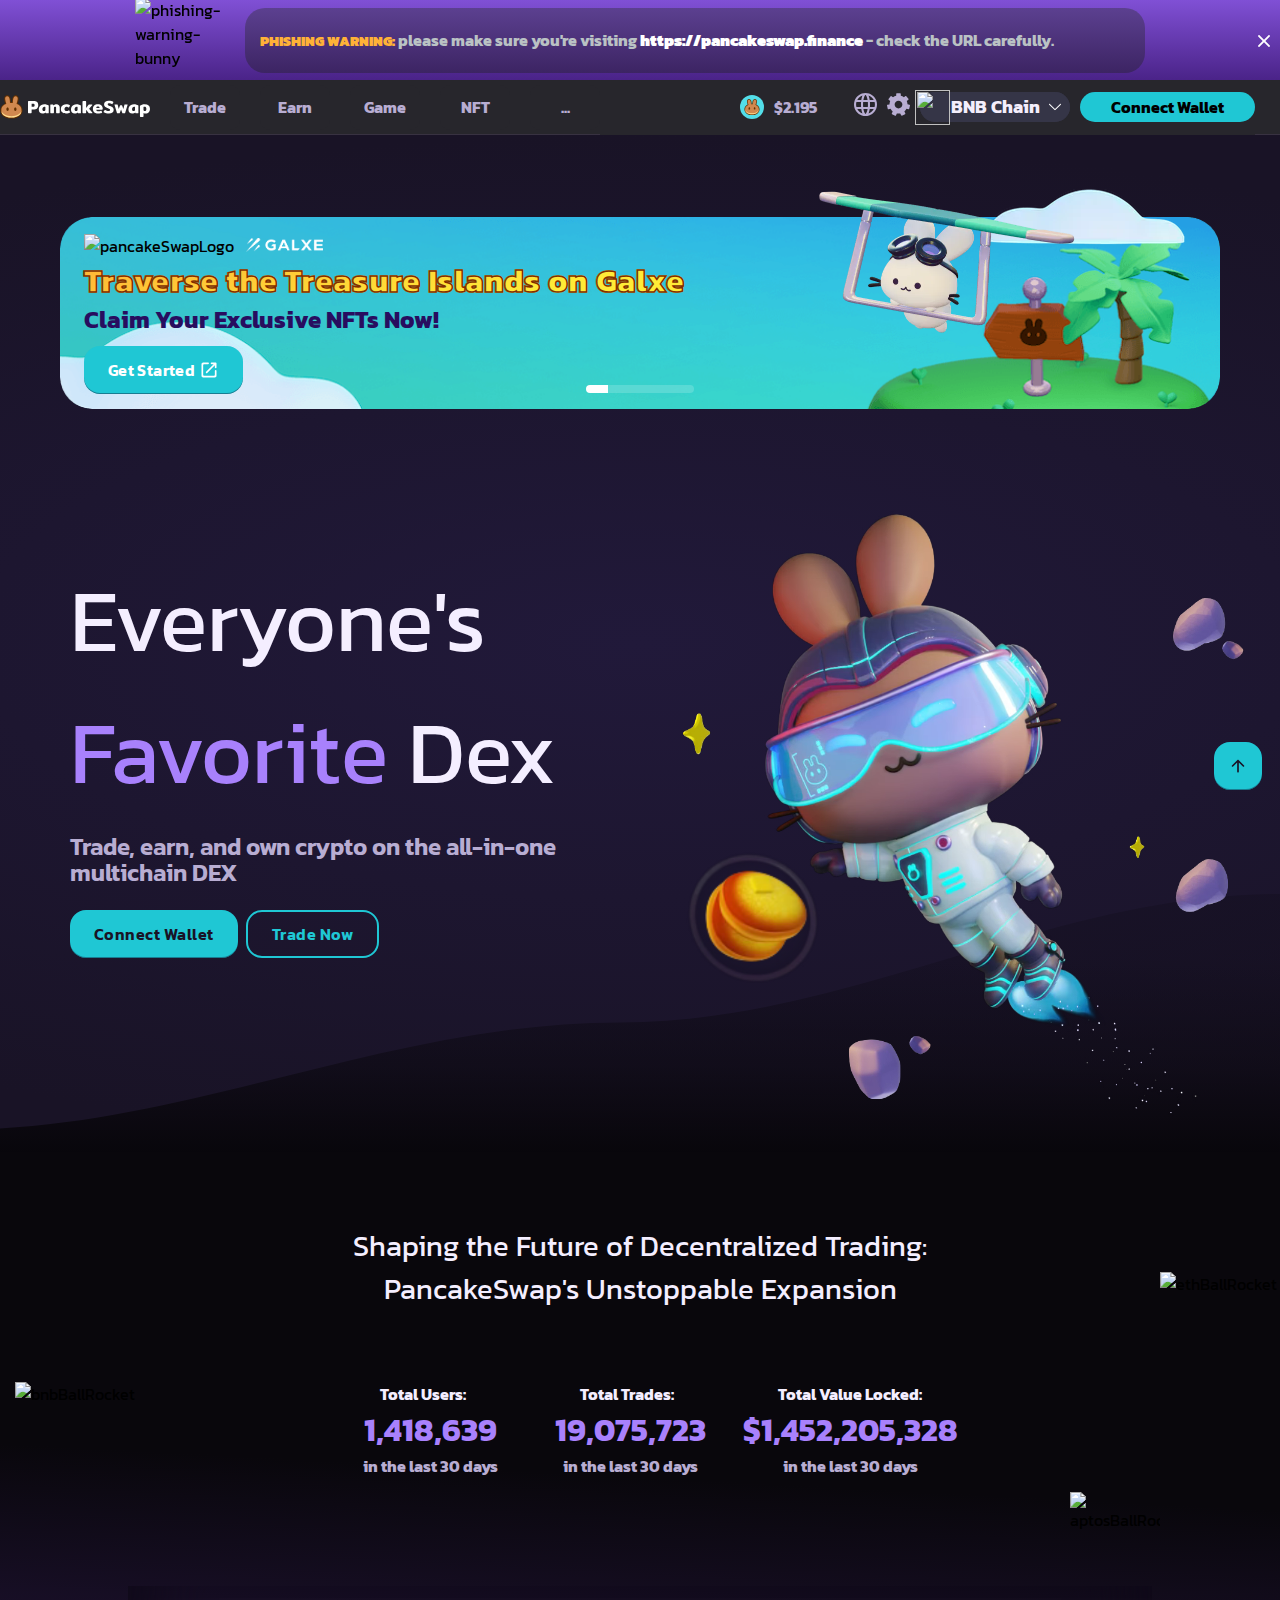
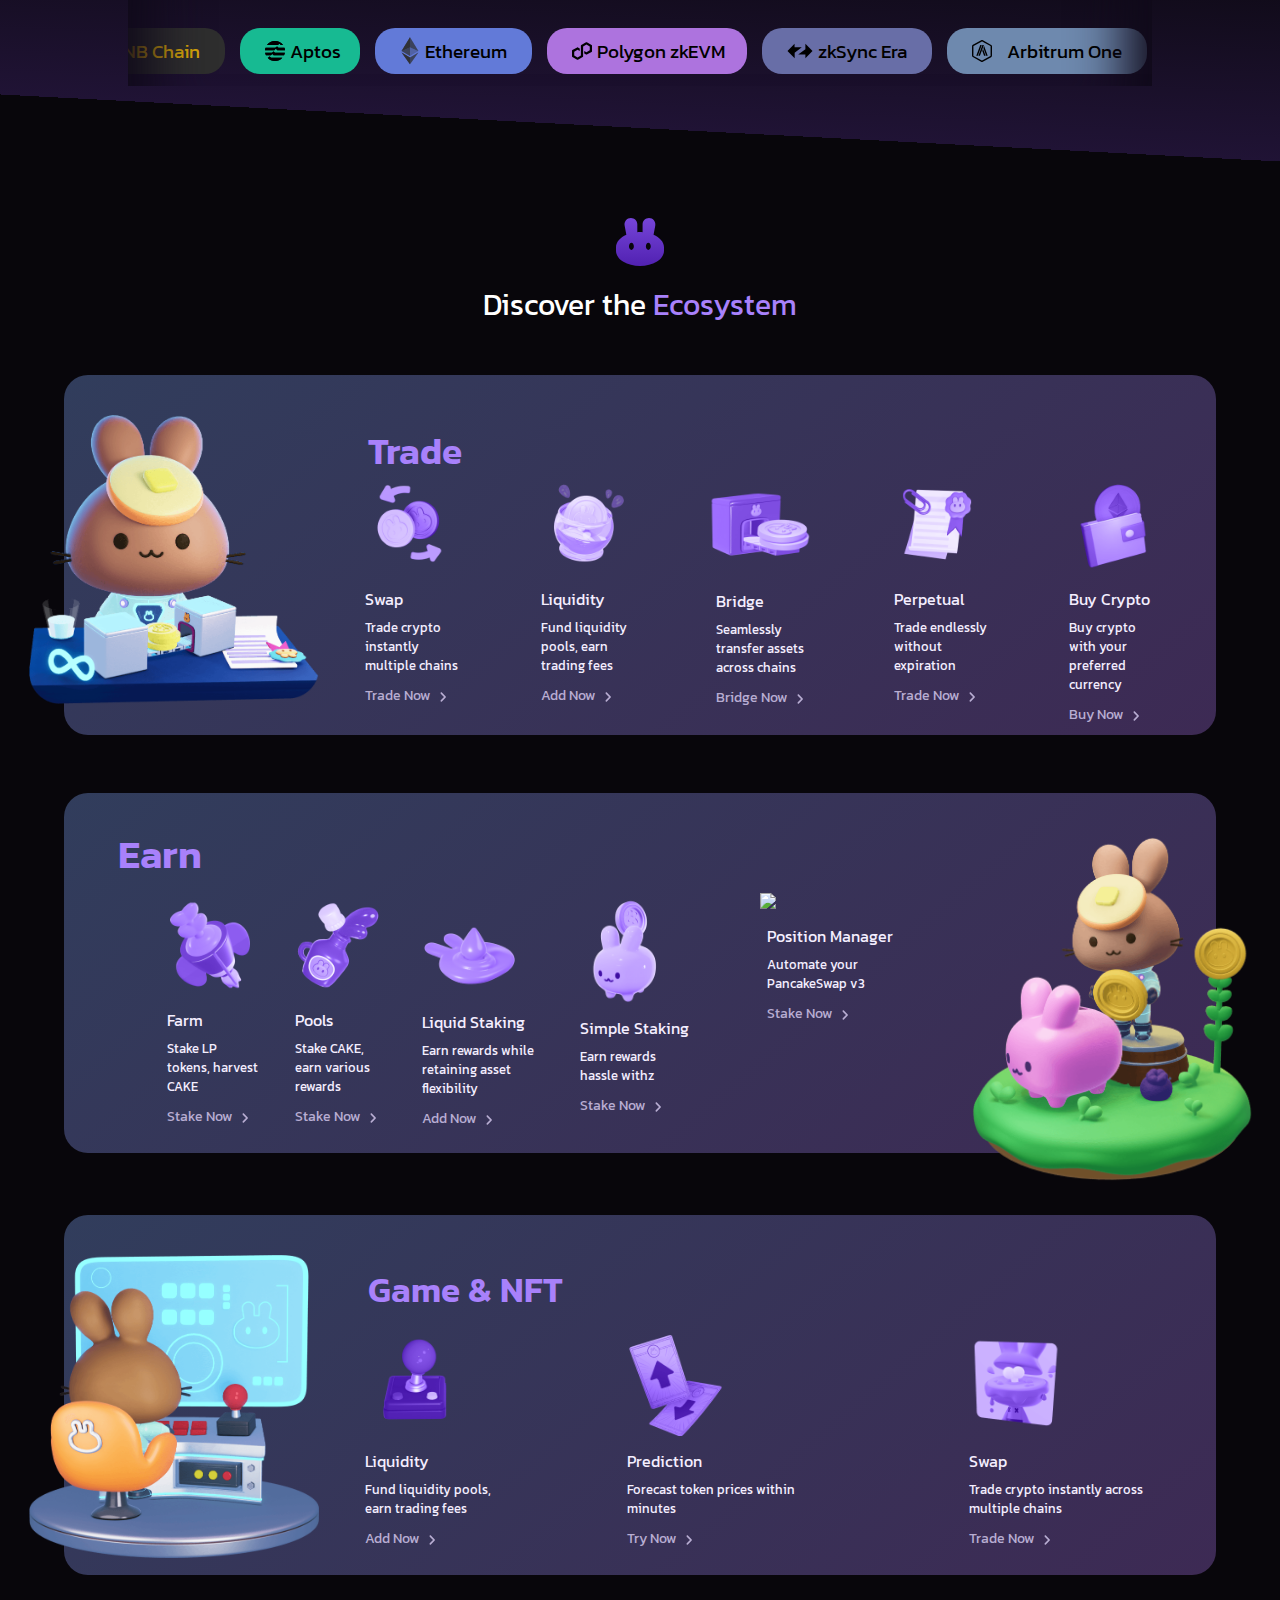
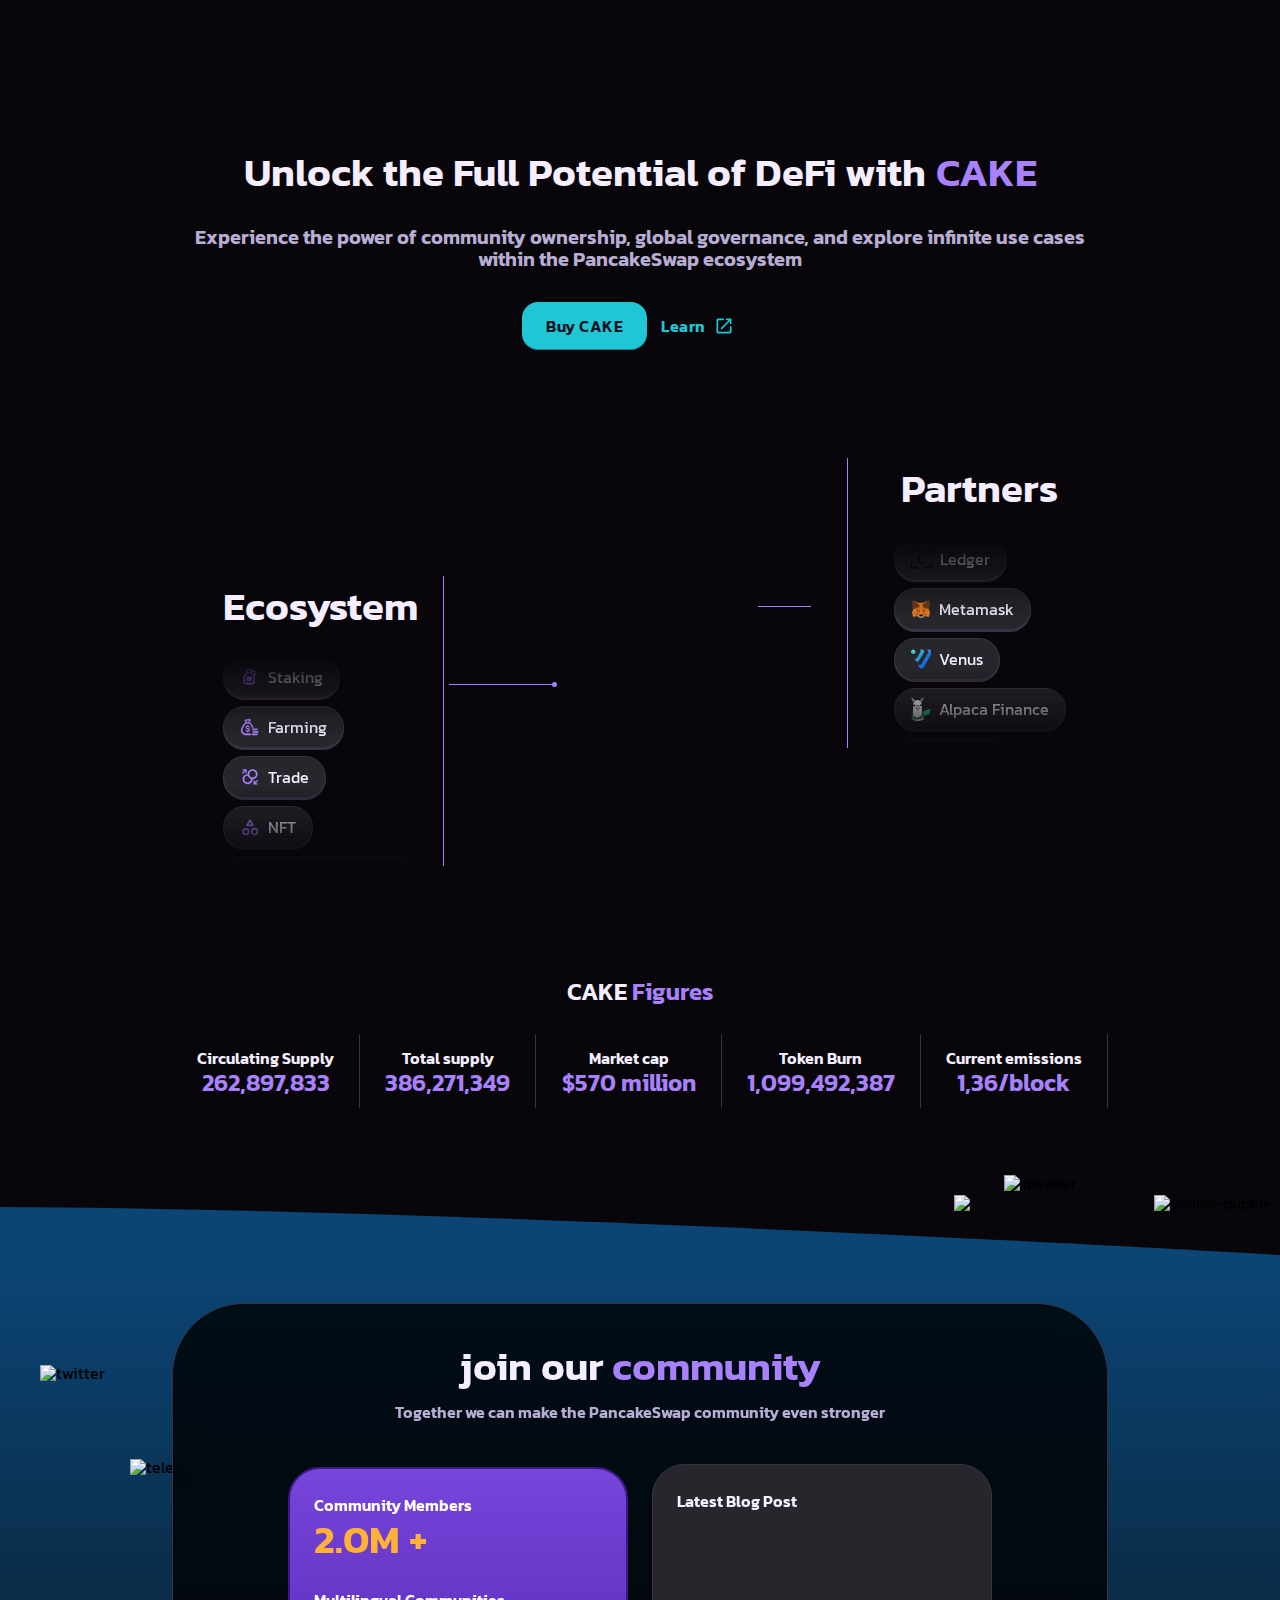
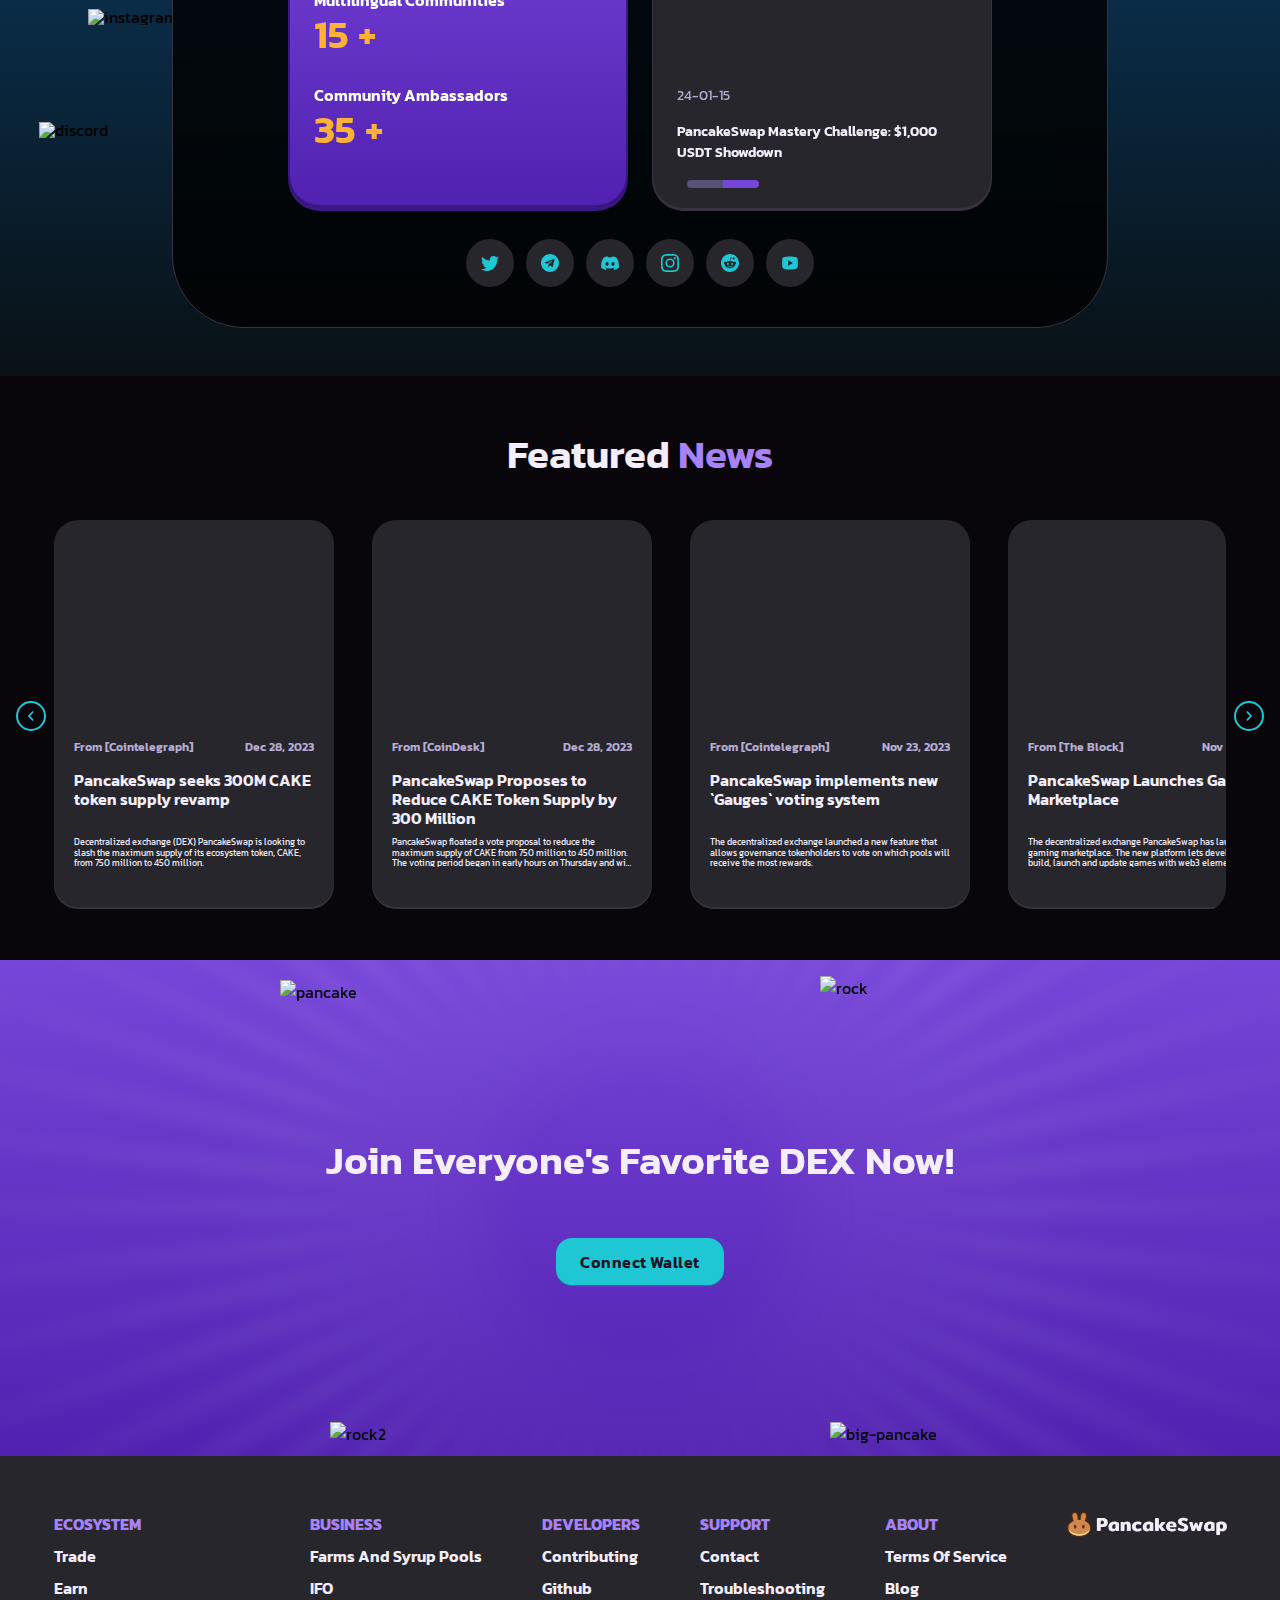
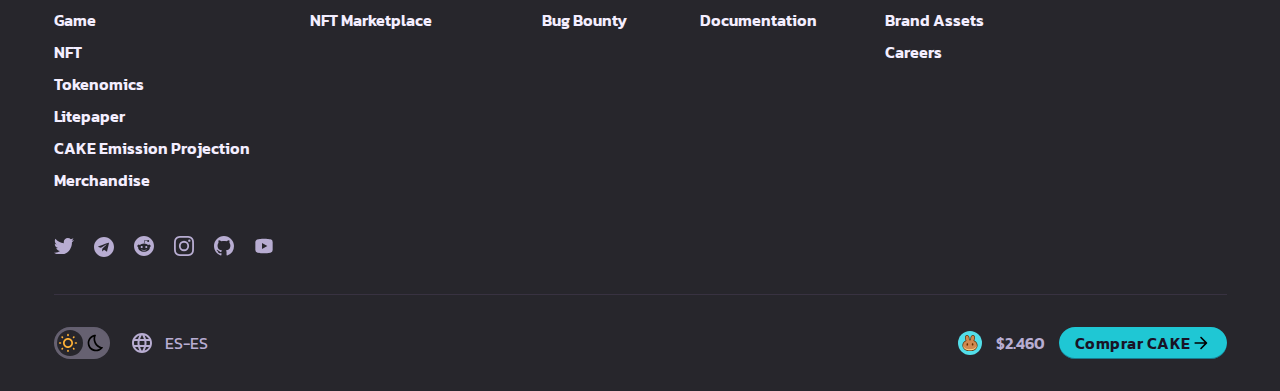
==== commit 914eb3ff: "cambios logo" ====
--- a/index.html
+++ b/index.html
@@ -1,5 +1,5 @@
 <!DOCTYPE html>
-z<html lang="en">
+<html lang="en">
 
 <head>
   <meta charset="UTF-8">
@@ -11,7 +11,8 @@
   <link rel="stylesheet" href="glide.core.min.css">
   <link rel="stylesheet" href="pancake_header.css">
   <link rel="stylesheet" href="pancake_header.js">
-  <title>Home</title>
+  <link rel="icon" type="image/png" href="logo.png">
+  <title>Home | PancakeSwap</title>
 </head>
 <body>
       <!--    Rafa Header  -->
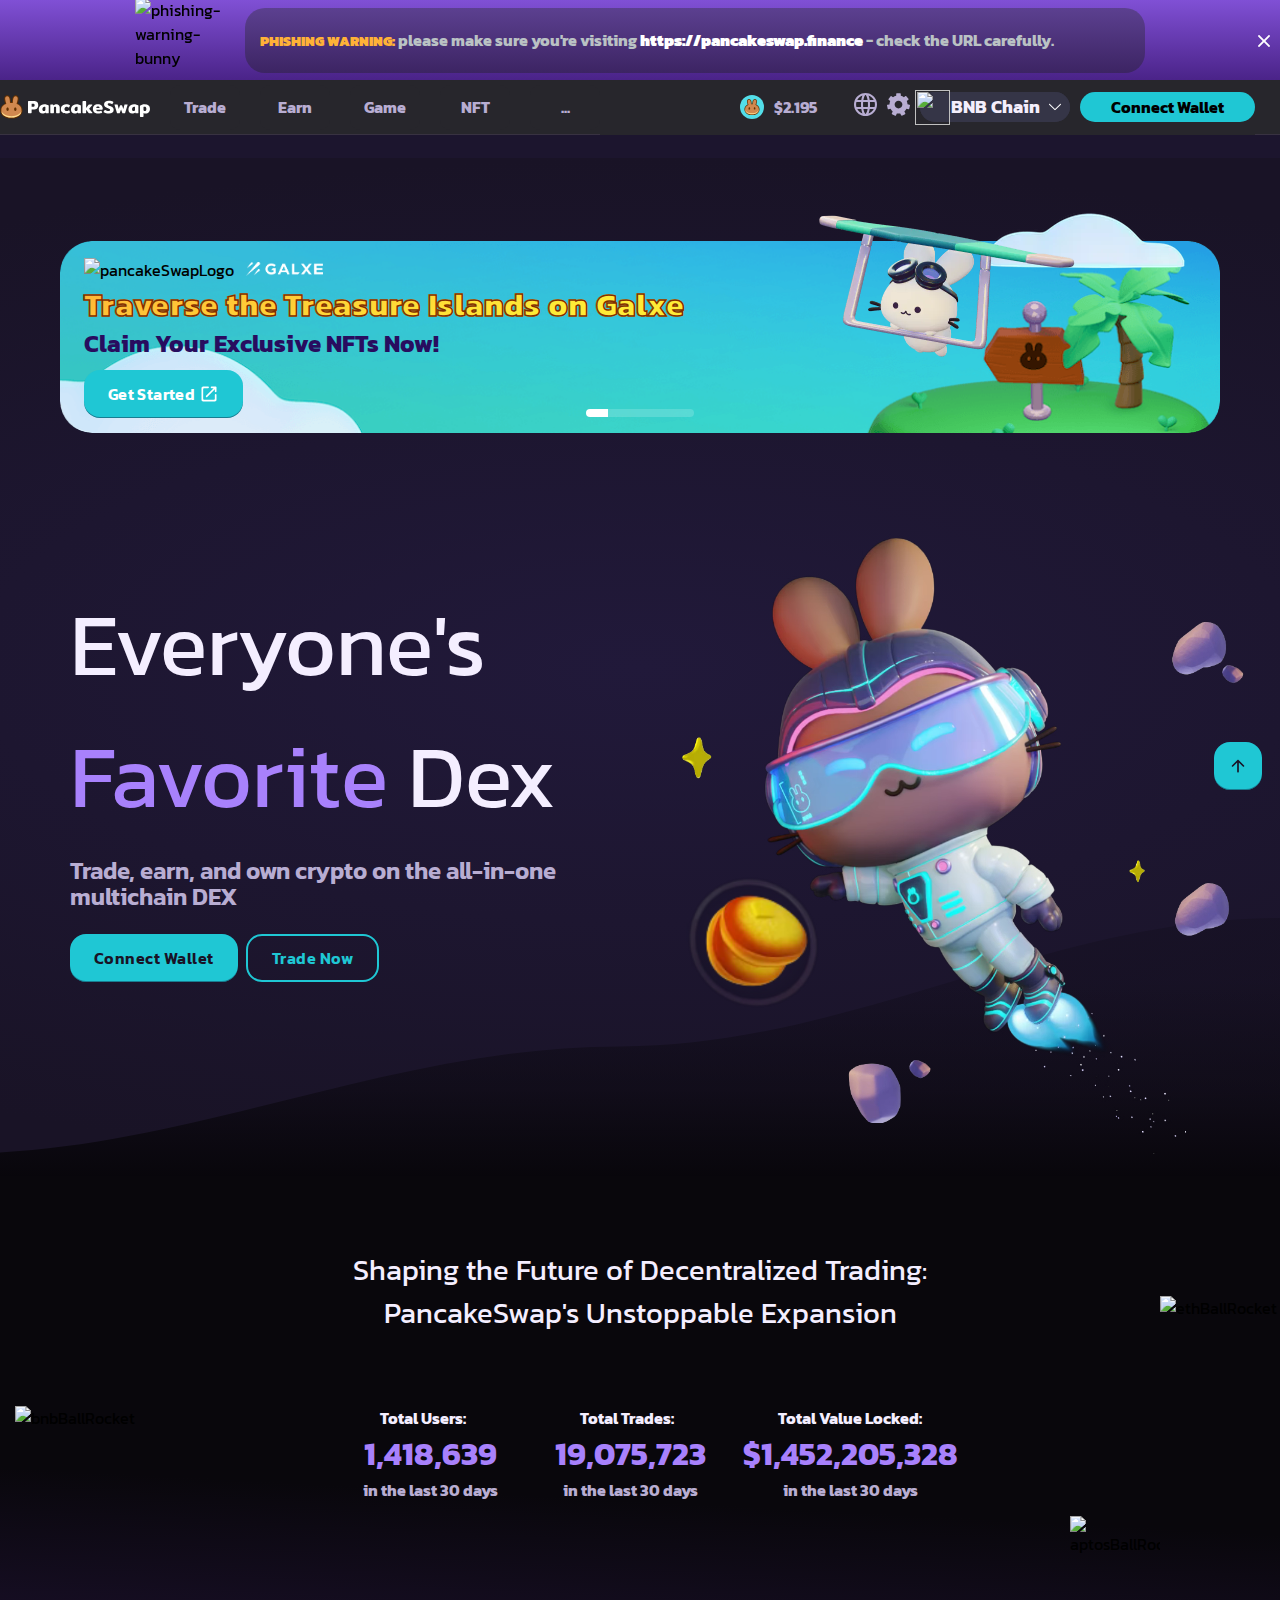
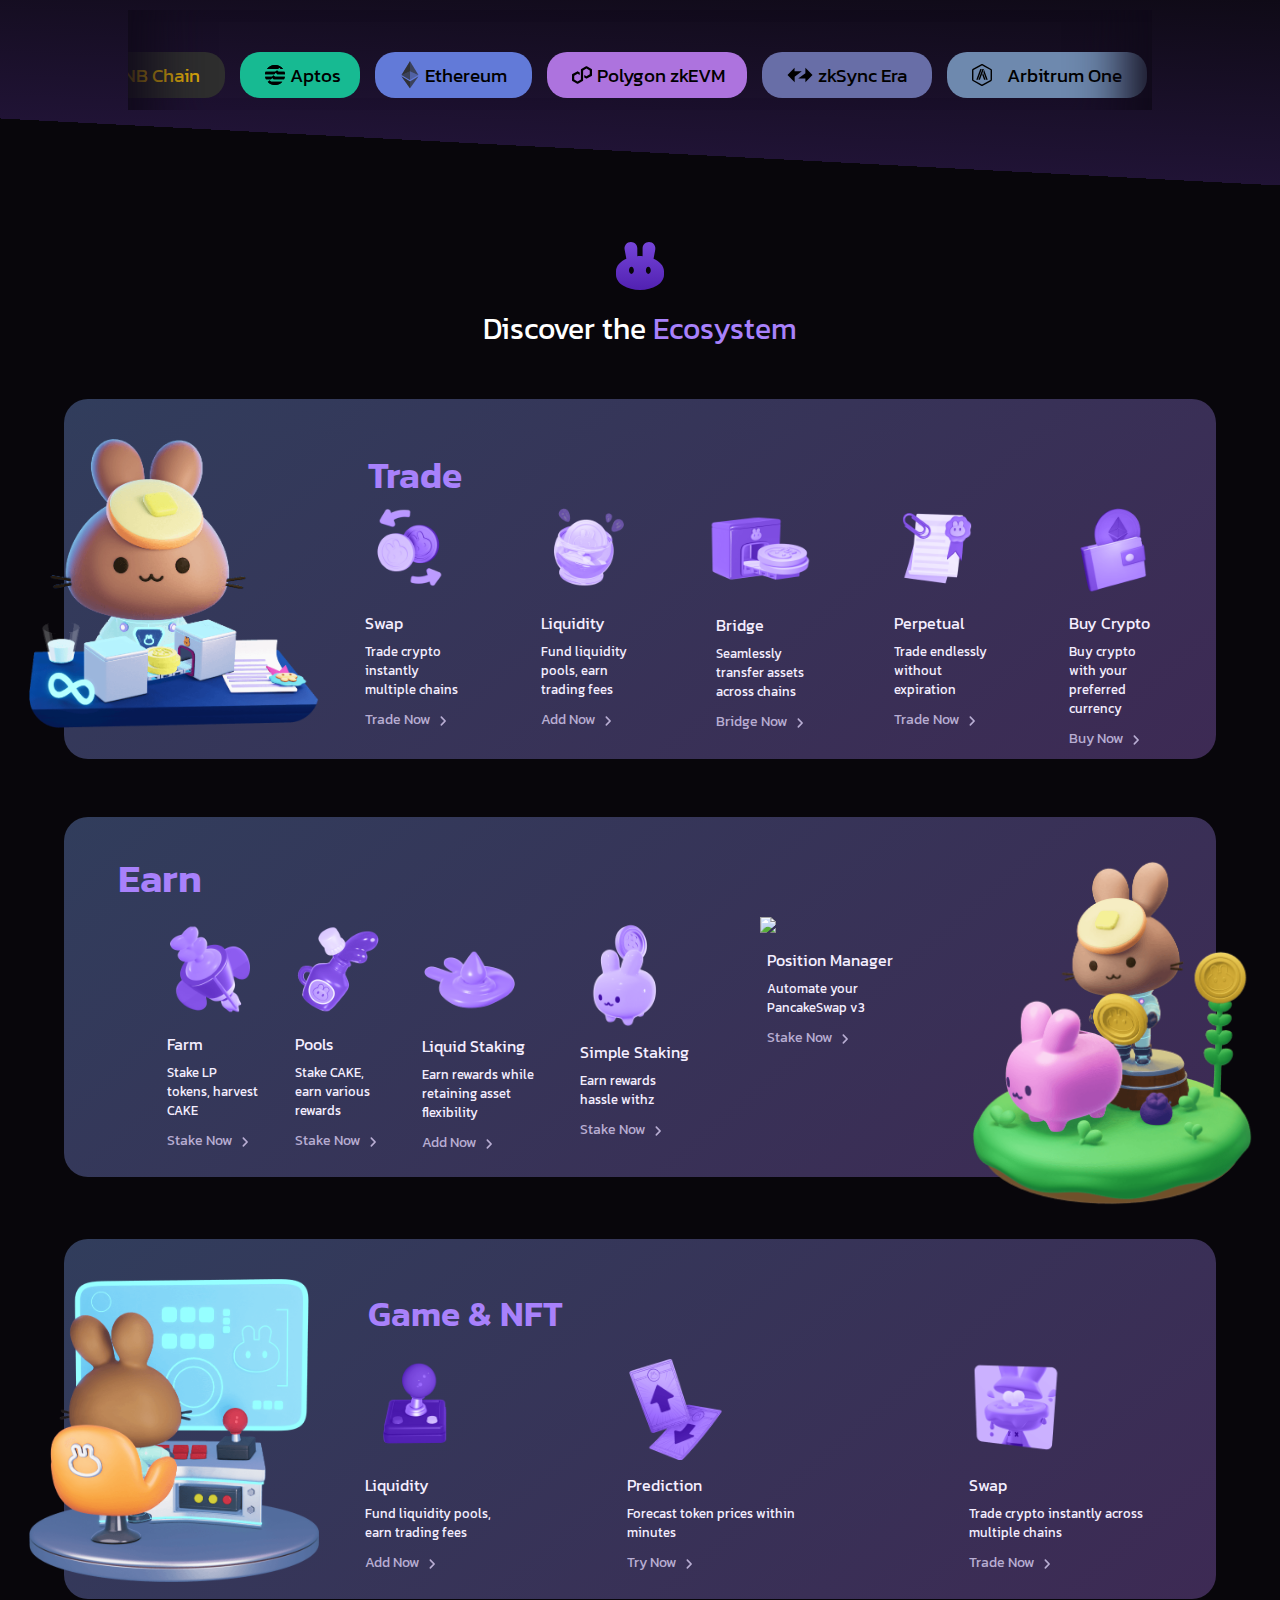
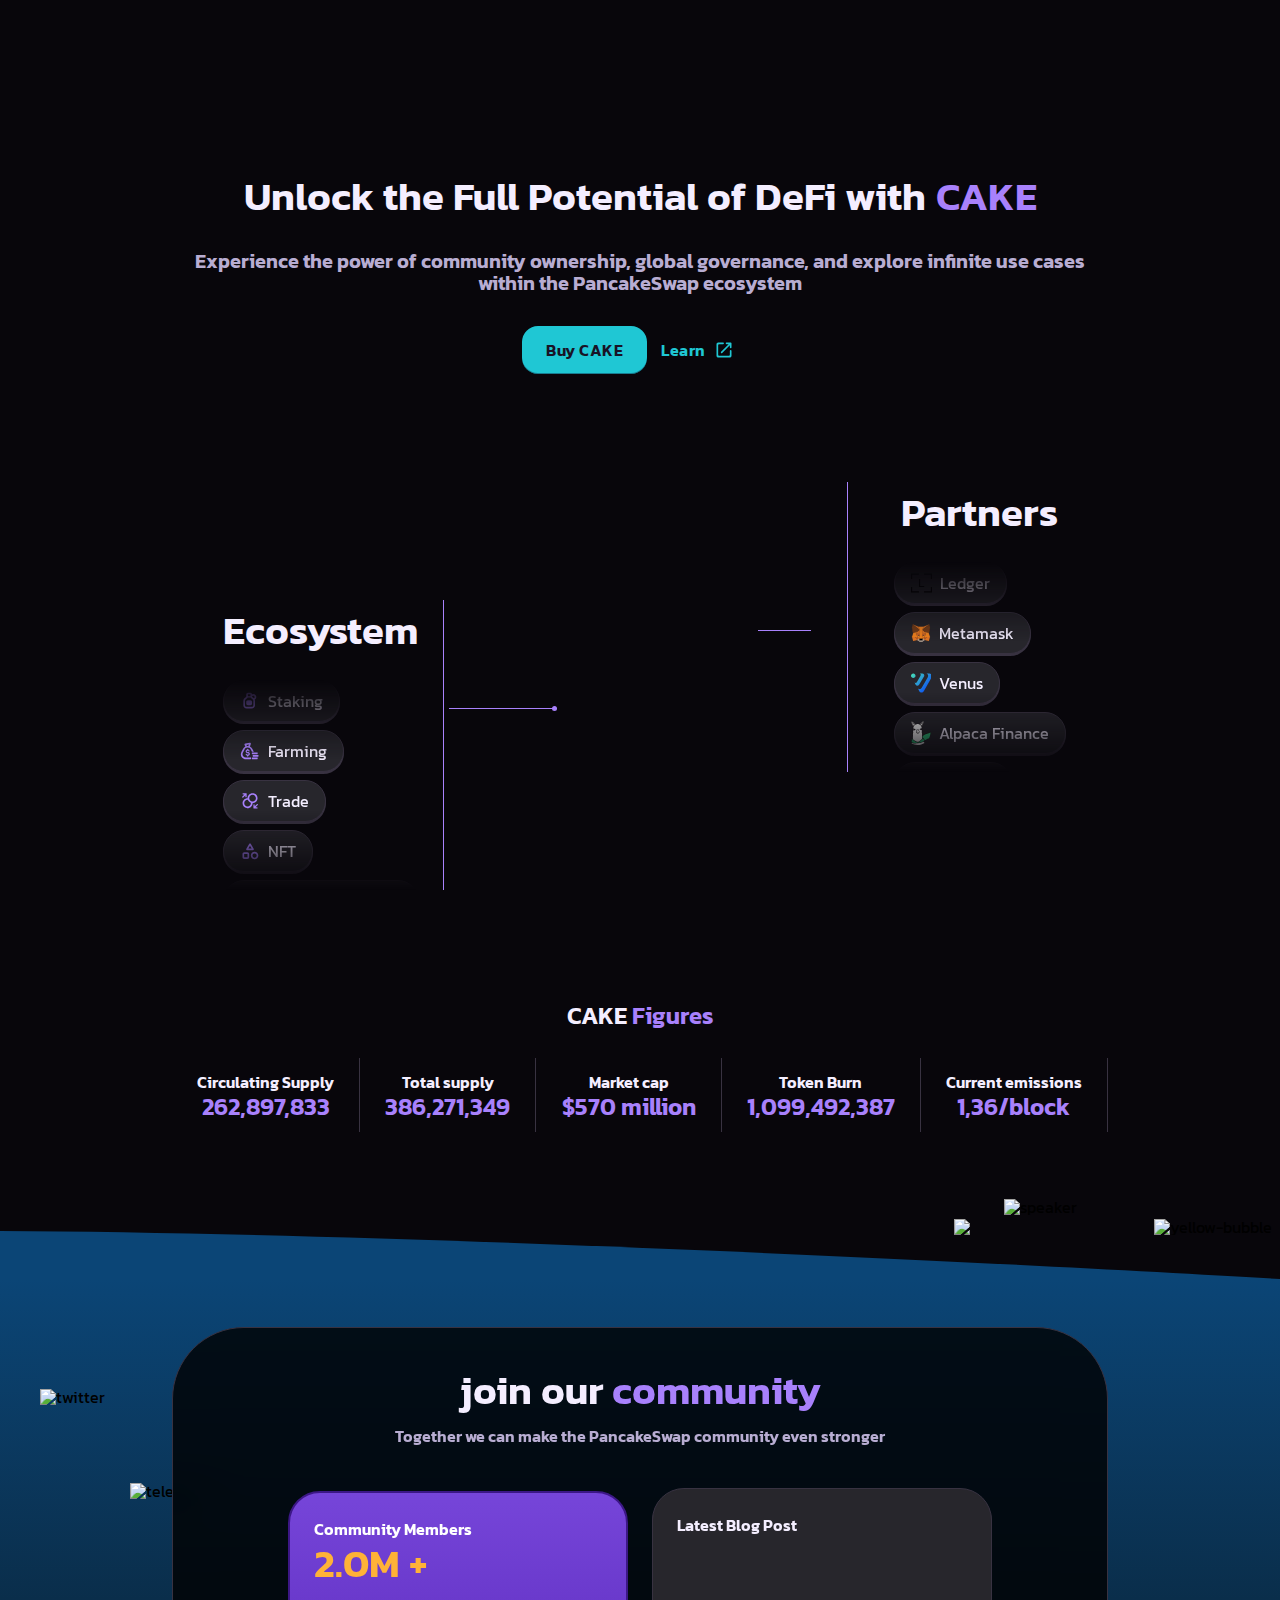
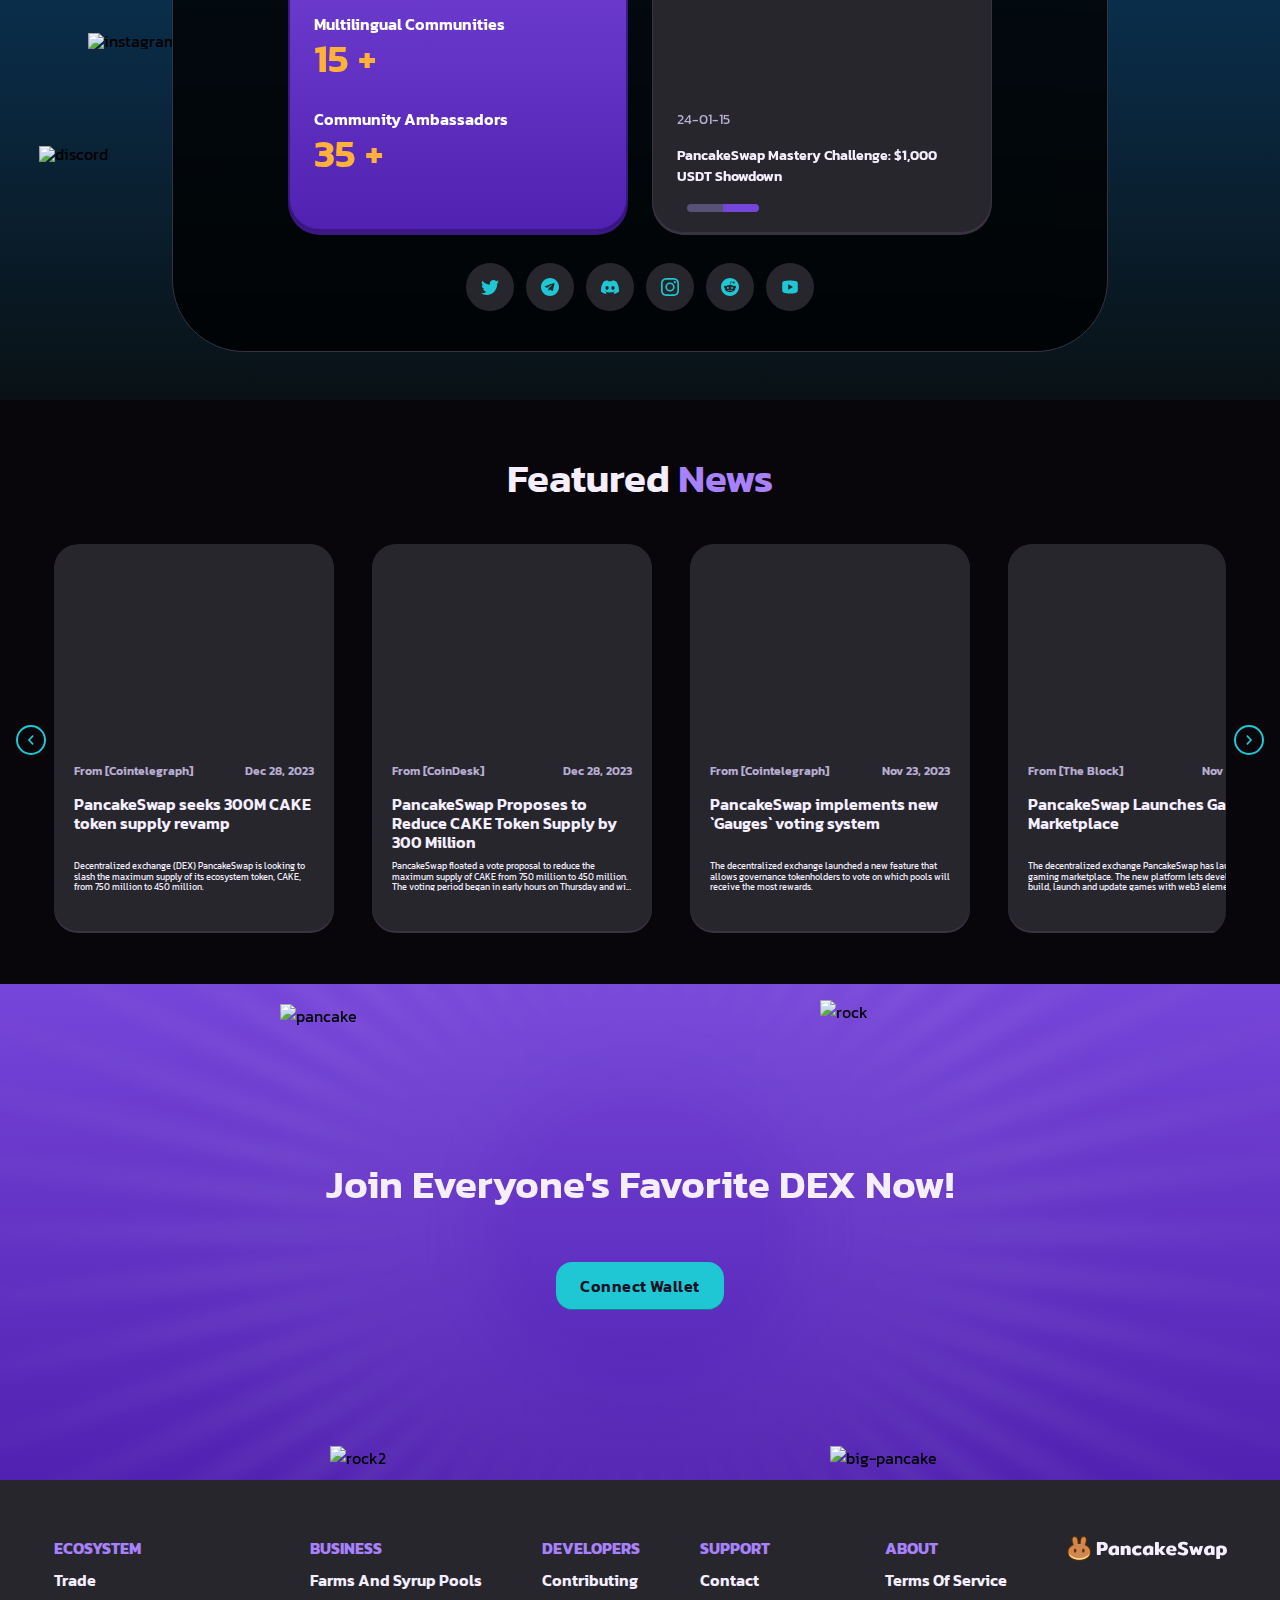
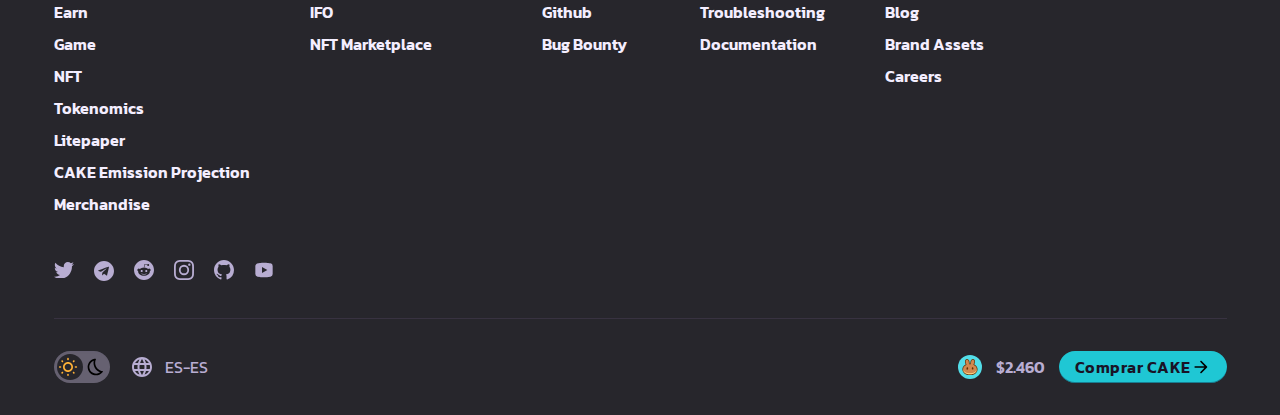
==== commit 67de3912: "Merge branch 'development' of https://github.com/edividrascu/pancakeswapReplica into development" ====
--- a/index.html
+++ b/index.html
@@ -1,5 +1,5 @@
 <!DOCTYPE html>
-<html lang="en">
+z<html lang="en">
 
 <head>
   <meta charset="UTF-8">
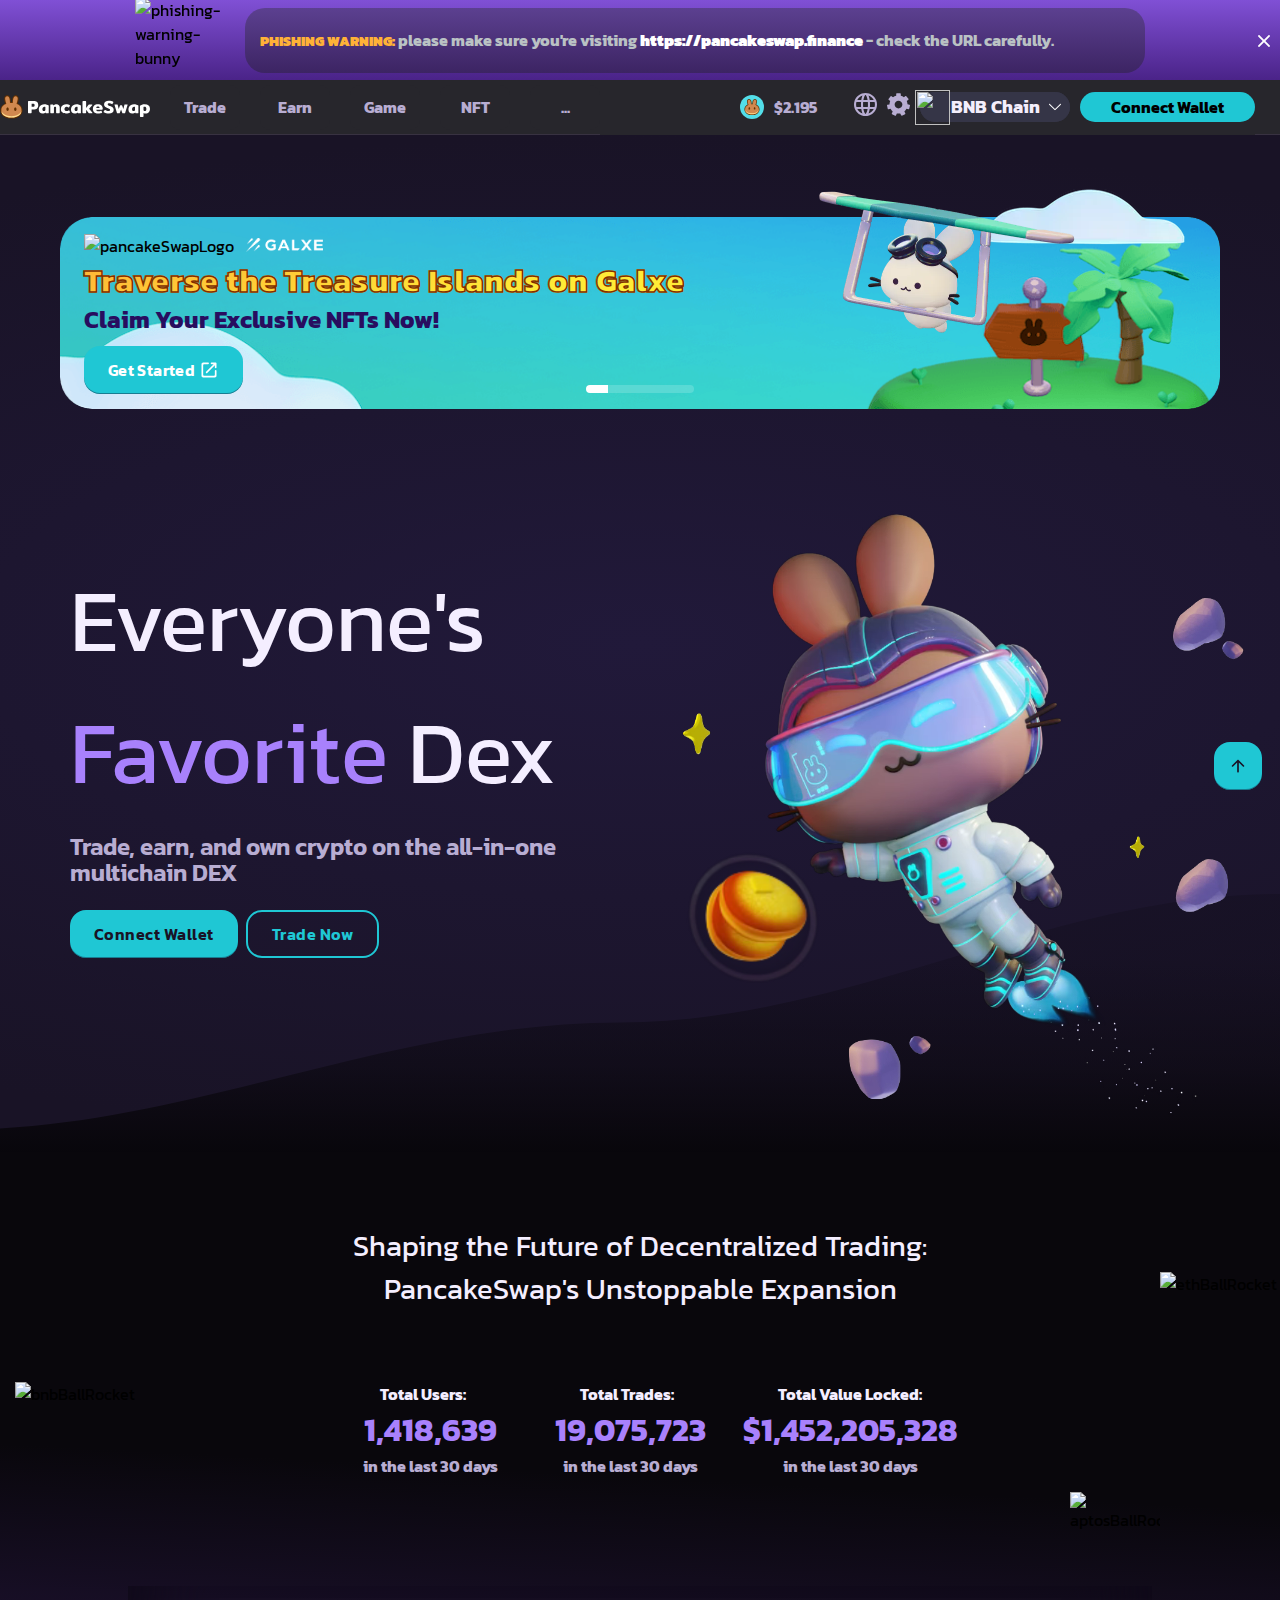
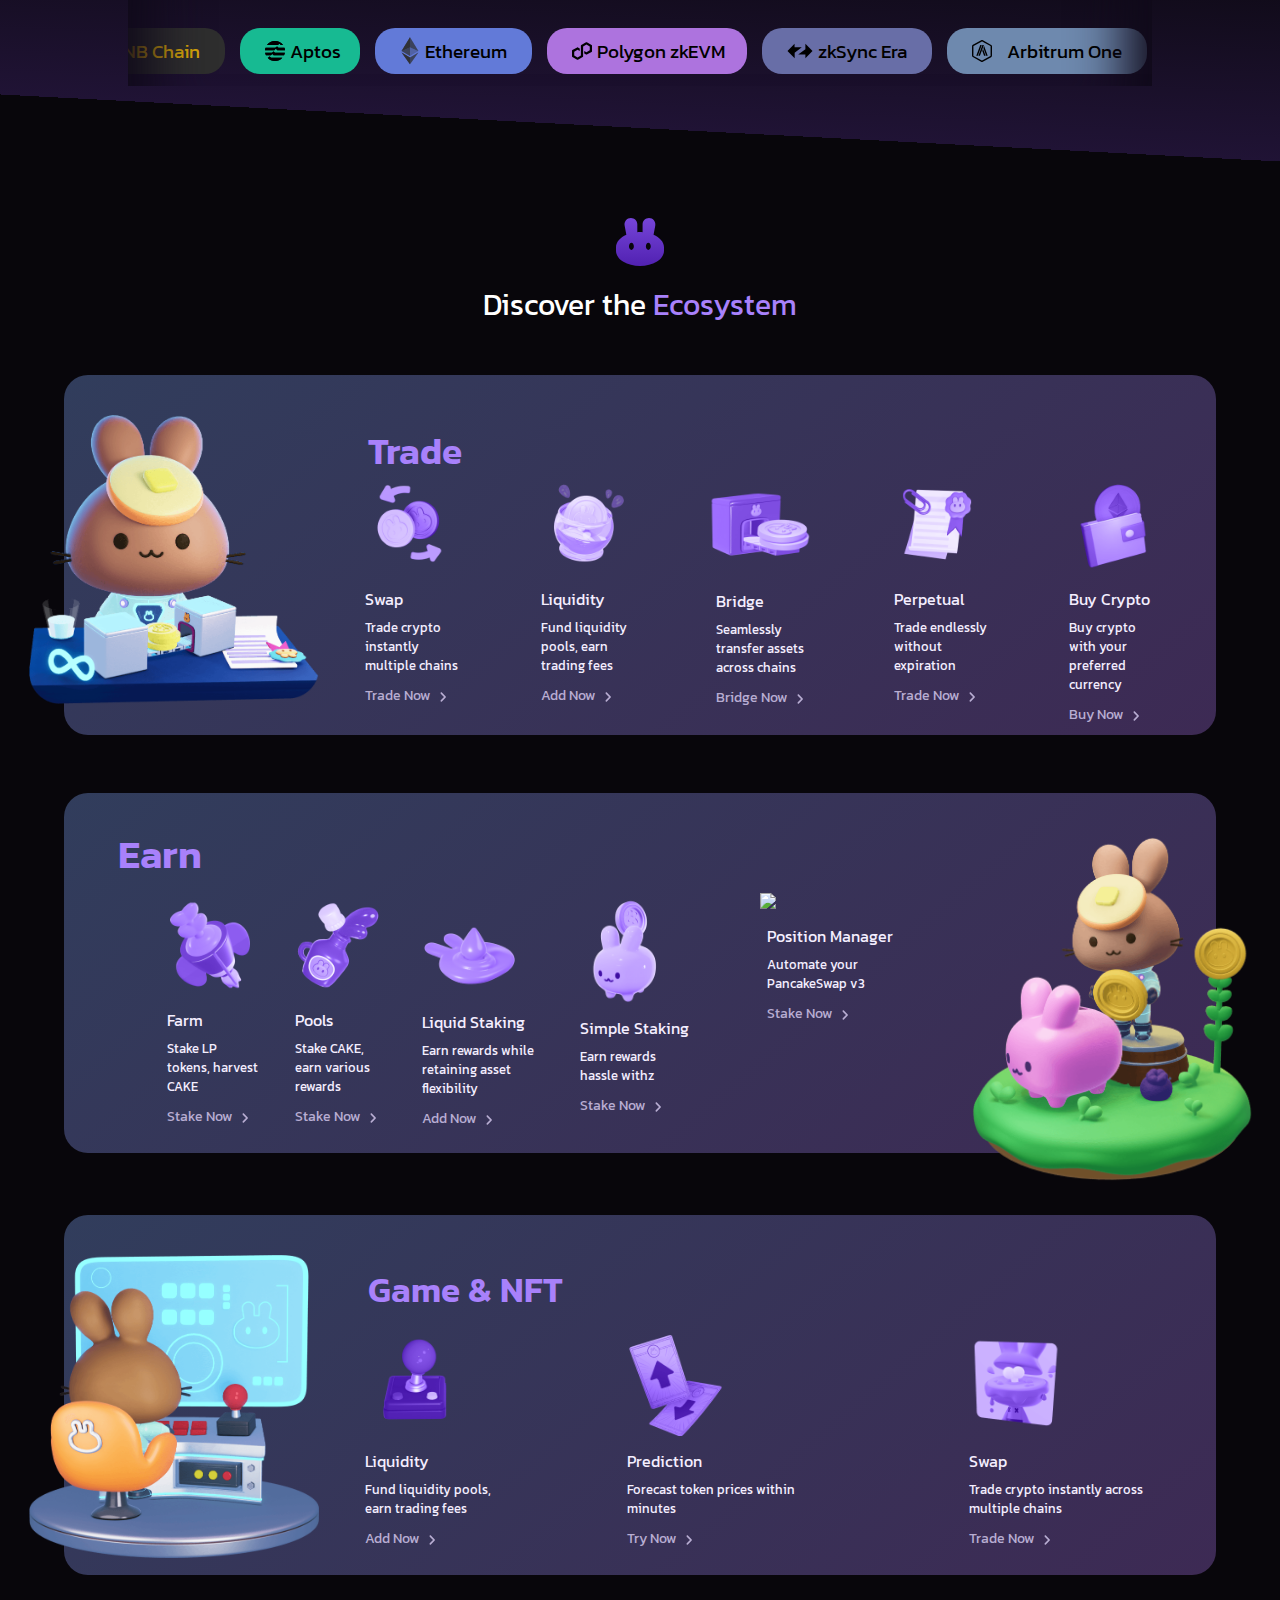
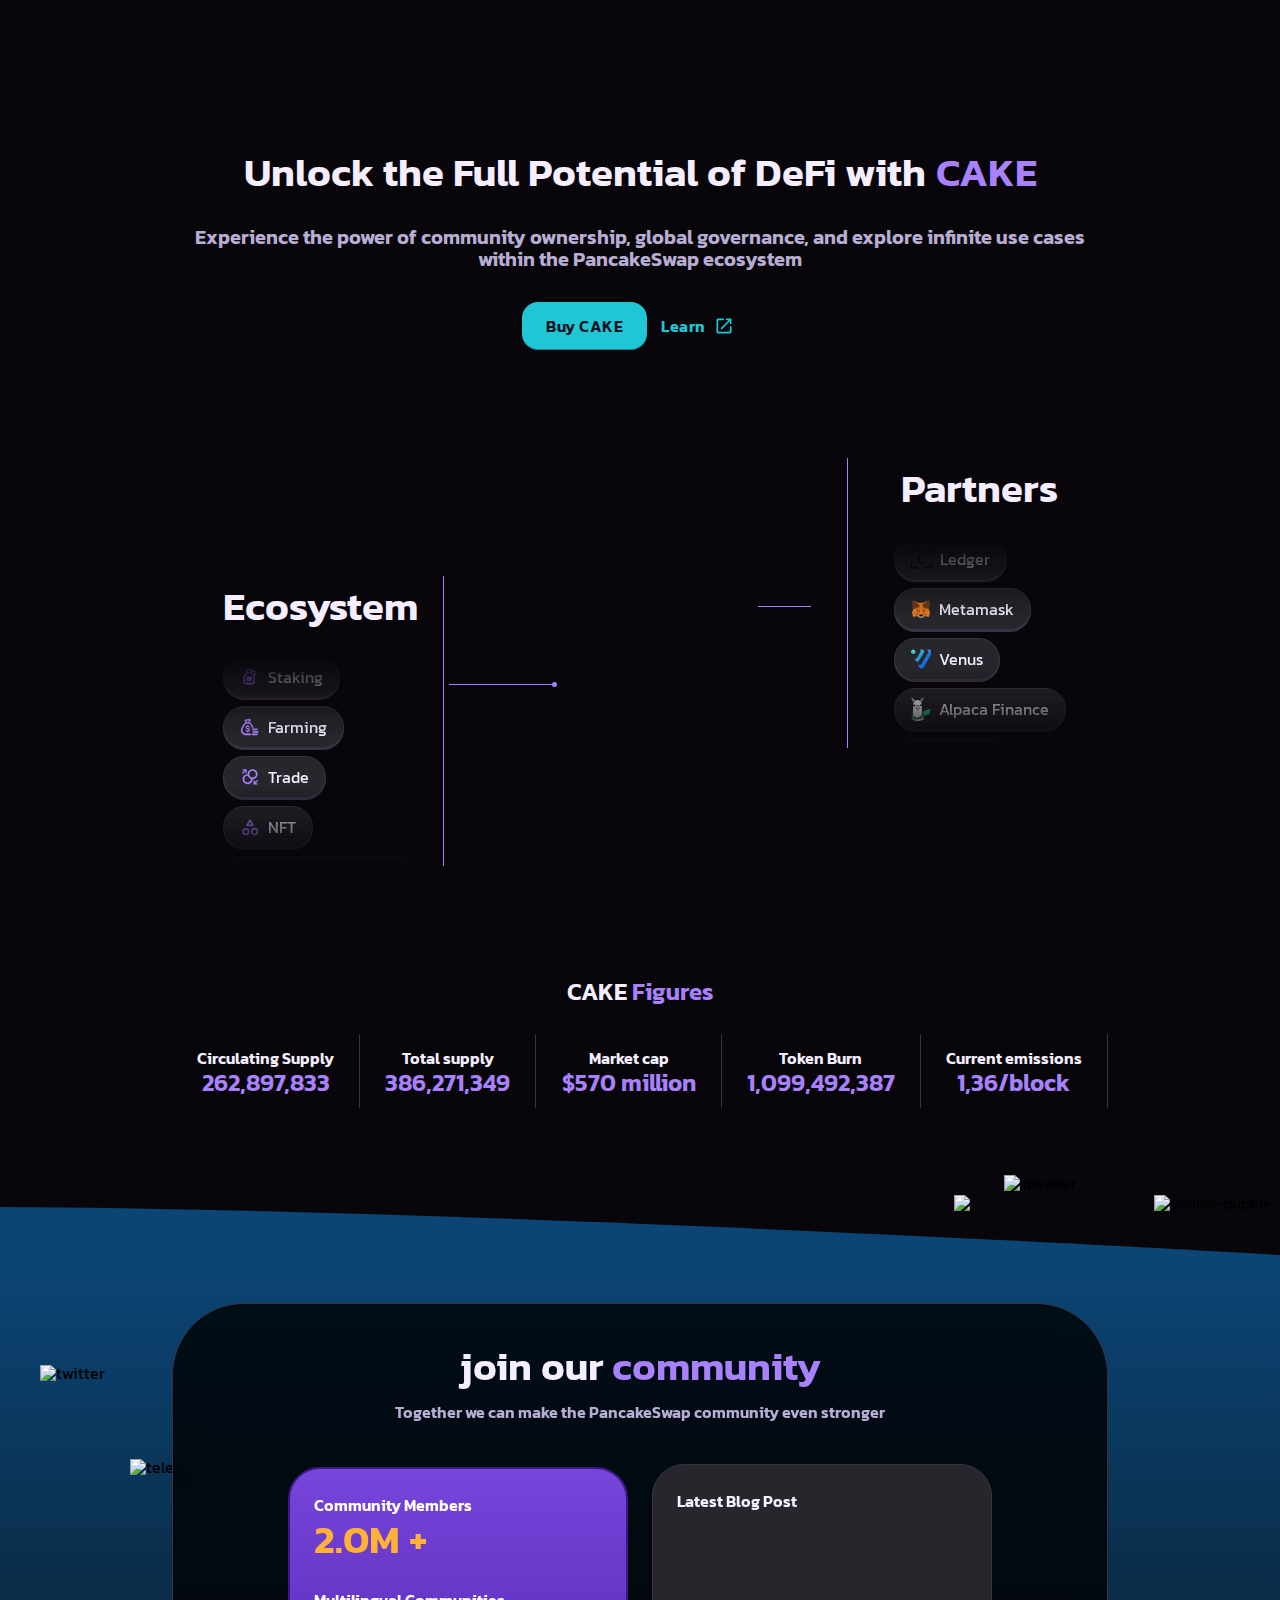
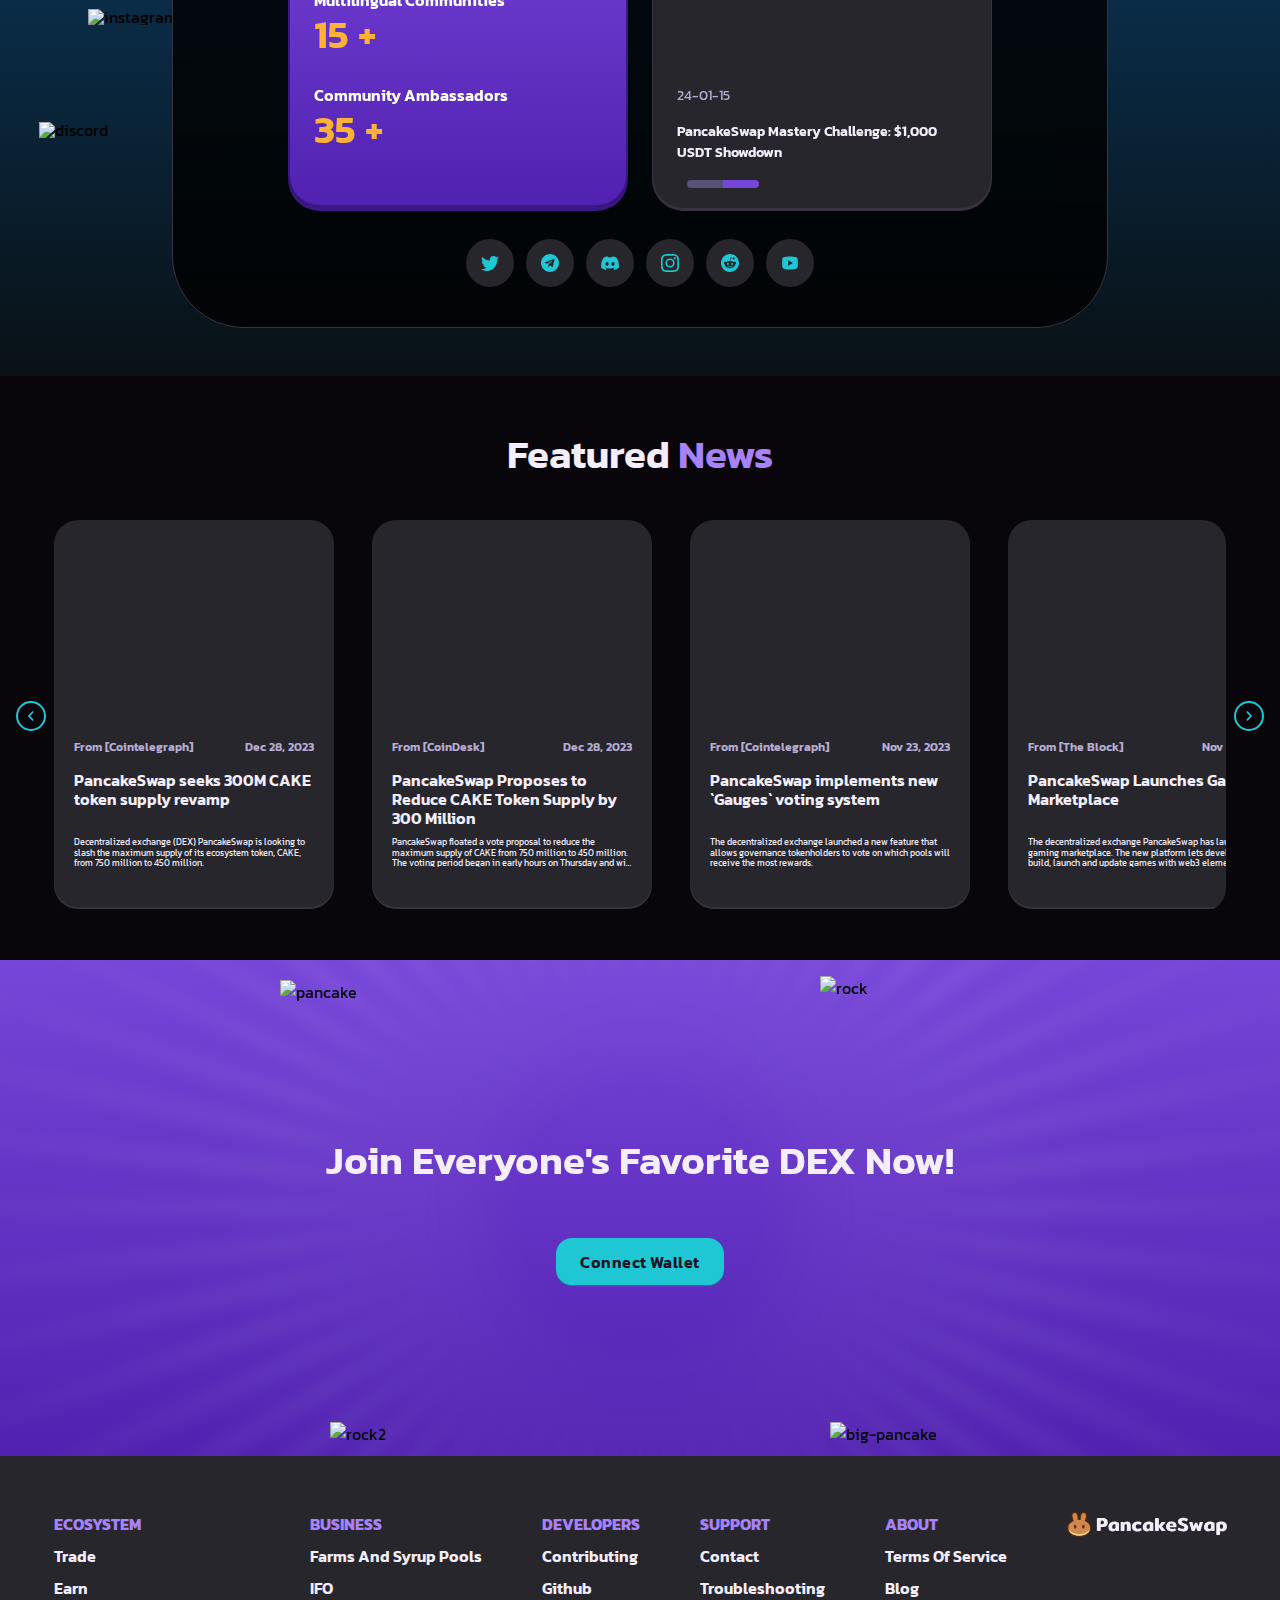
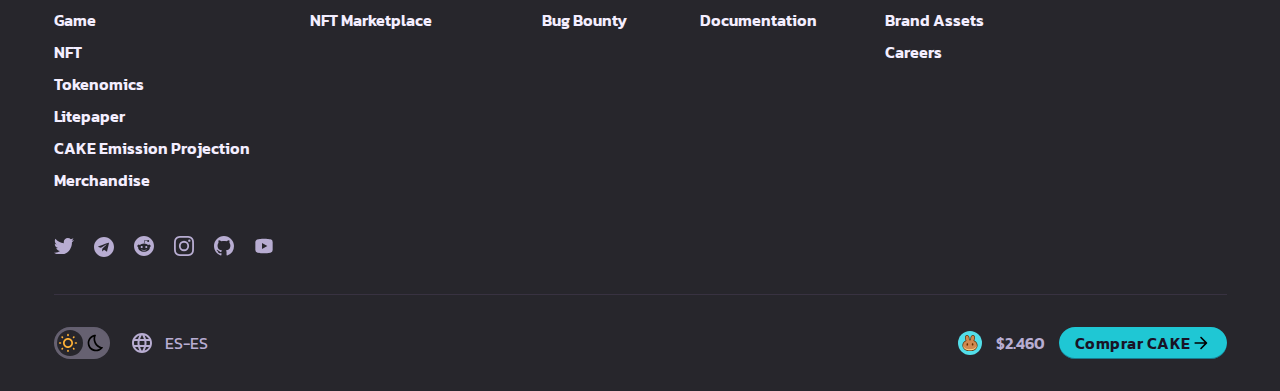
==== commit 1d10f77d: "YA ESTA" ====
--- a/index.html
+++ b/index.html
@@ -1,5 +1,5 @@
 <!DOCTYPE html>
-z<html lang="en">
+<html lang="en">
 
 <head>
   <meta charset="UTF-8">
@@ -11,7 +11,7 @@
   <link rel="stylesheet" href="glide.core.min.css">
   <link rel="stylesheet" href="pancake_header.css">
   <link rel="stylesheet" href="pancake_header.js">
-  <link rel="icon" type="image/png" href="logo.png">
+  <link rel="icon" href="logo.png" type="image/x-icon">
   <title>Home | PancakeSwap</title>
 </head>
 <body>
--- a/pancake_header.css
+++ b/pancake_header.css
@@ -996,7 +996,7 @@
         right:32%;
         left: 32%;
         width:500px;
-        height:65vh;
+        height: 540px;
         transition: 0ms;
         z-index: 9999;
     }
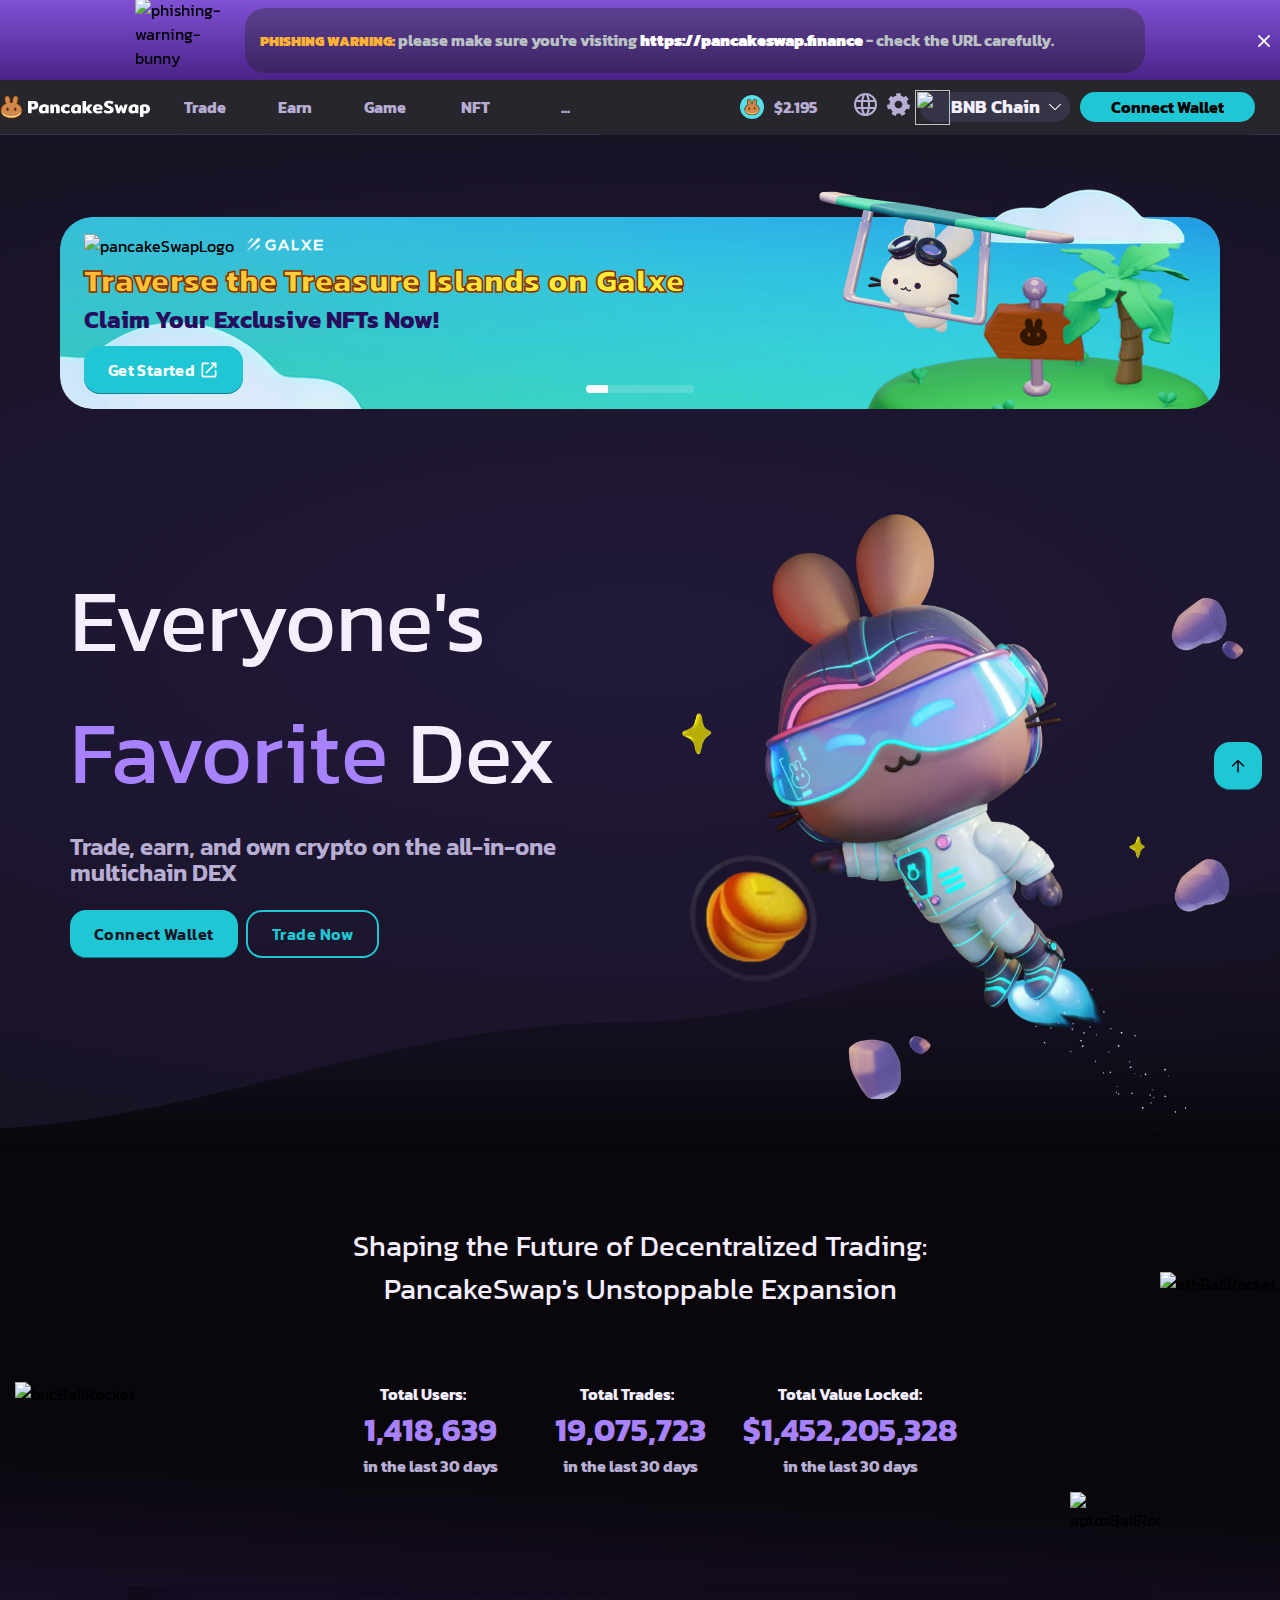
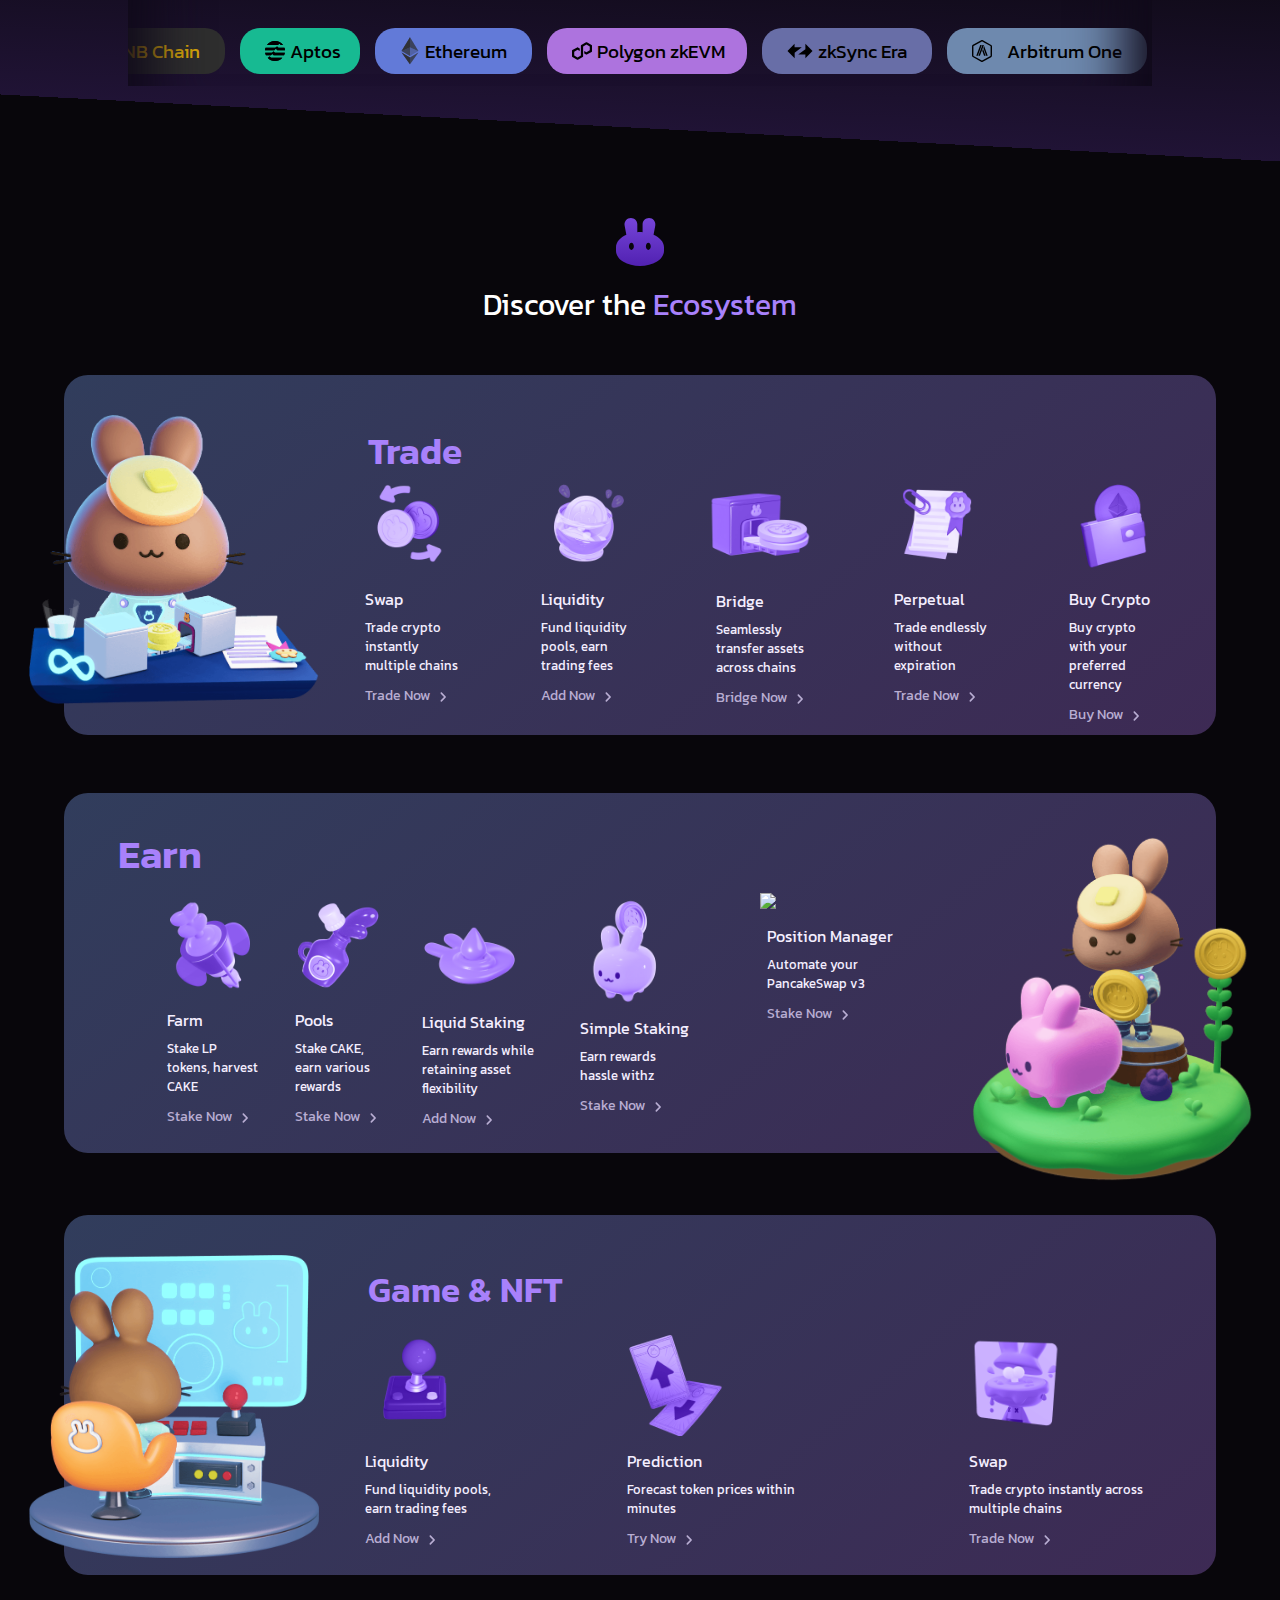
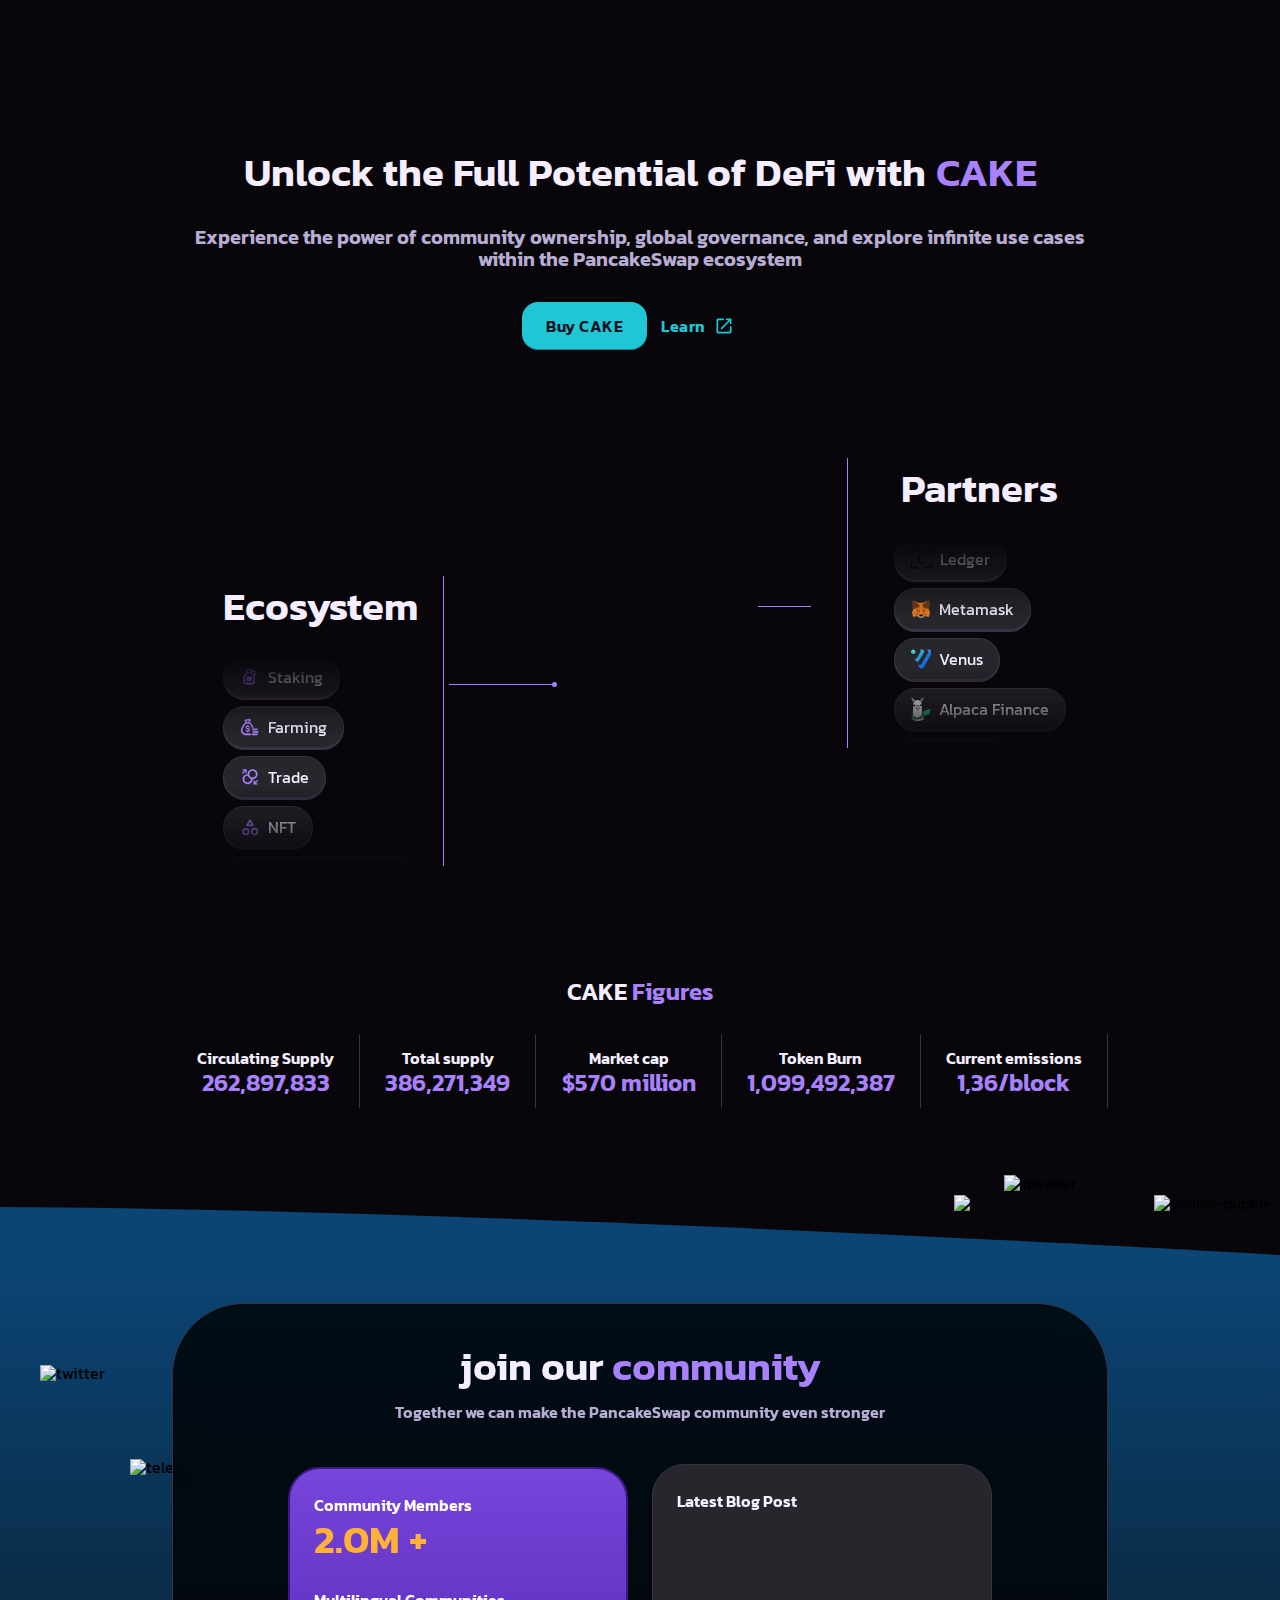
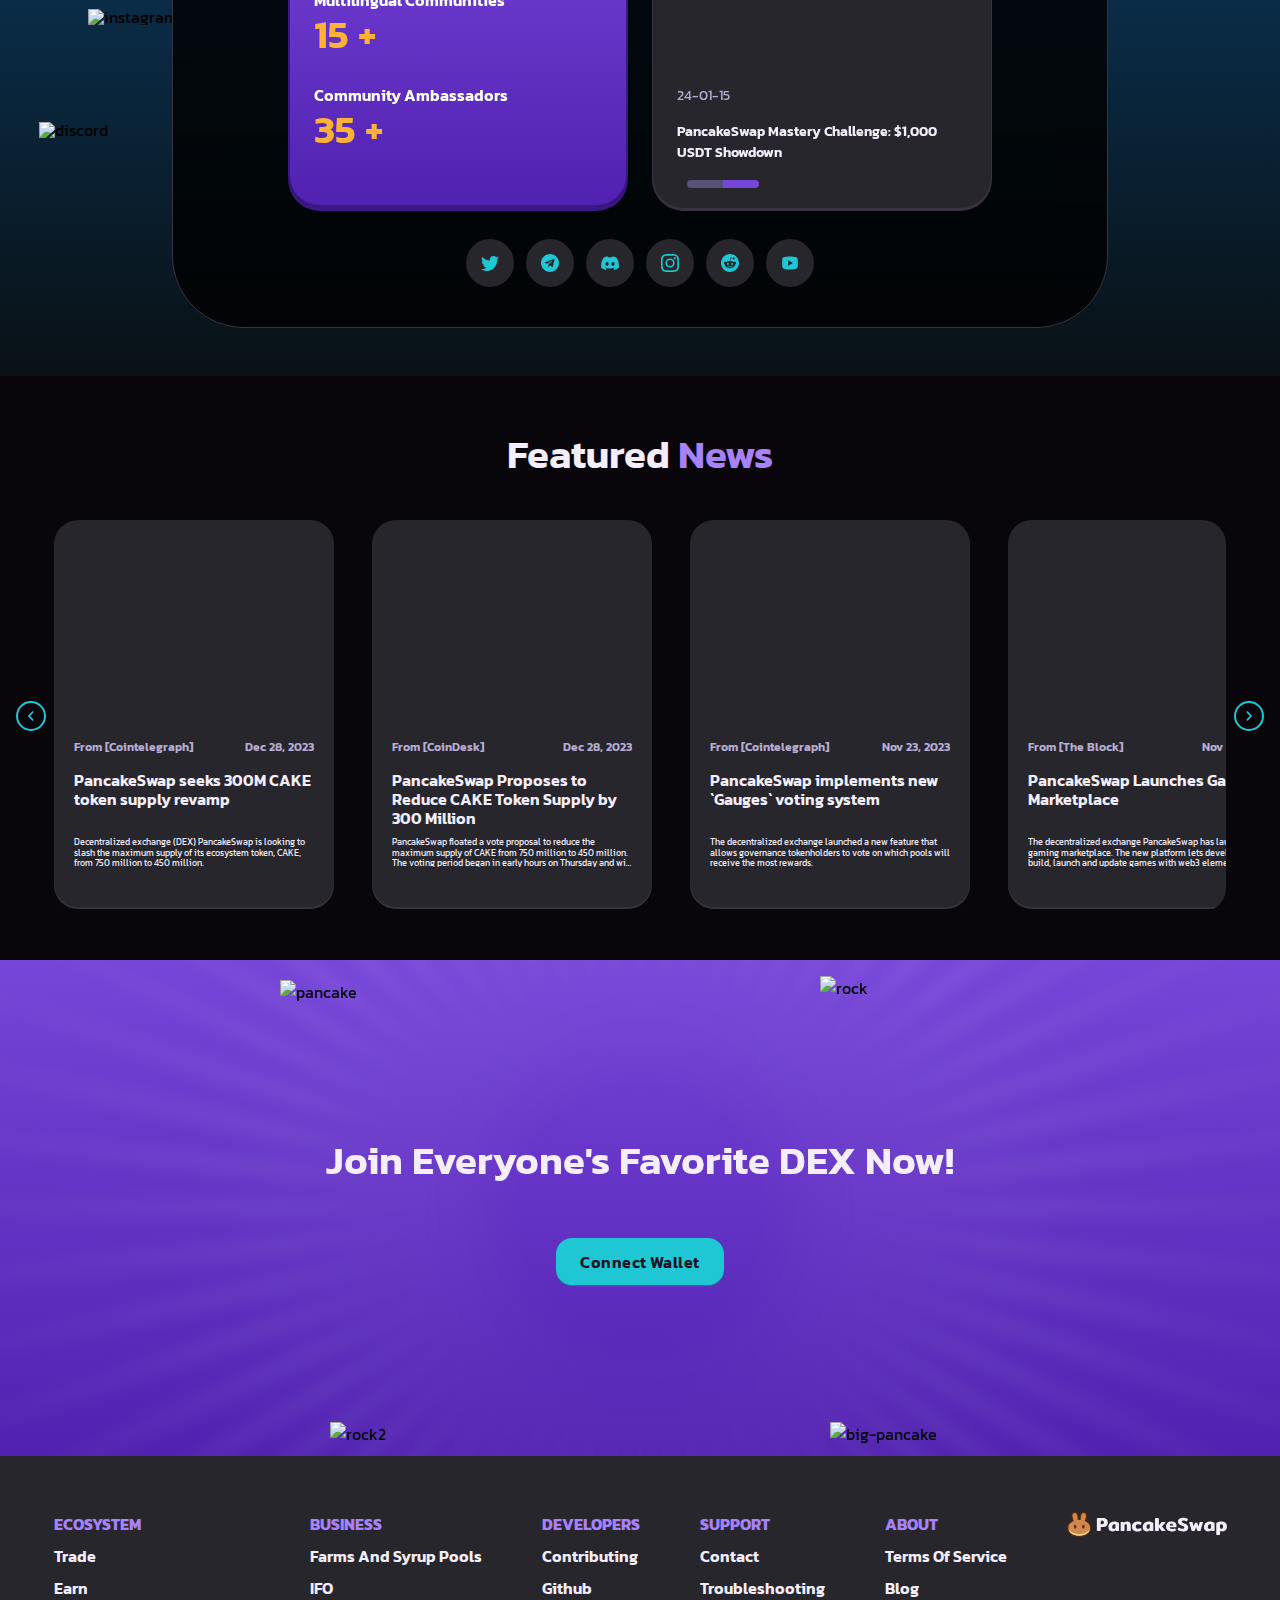
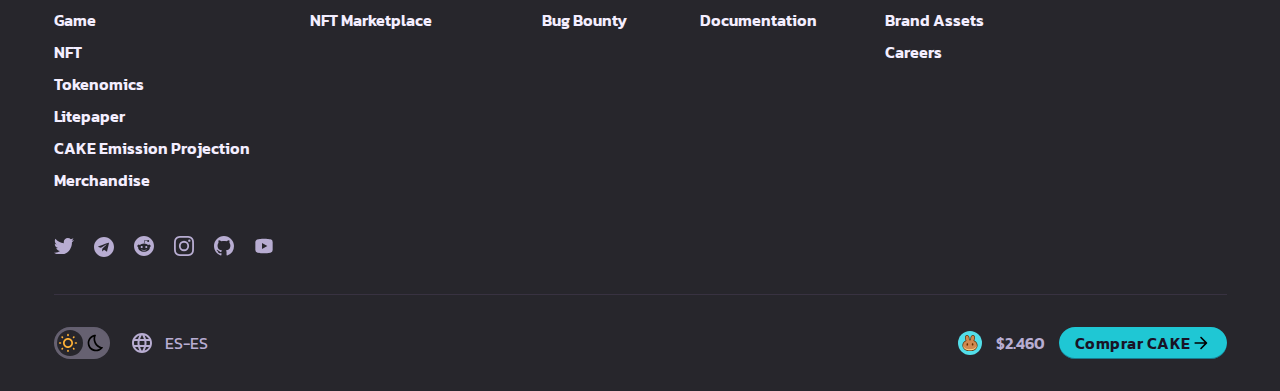
==== commit 5531f743: "imagenes" ====
--- a/index.html
+++ b/index.html
@@ -692,13 +692,13 @@
   <div class="trade-container">
     <div class="h1-trade"> Trade</div>
   </div>
-  <img class="img-trade" alt="tradeBunny" loading="lazy" width="290" height="290" decoding="async" data-nimg="1" src="/imagenesEcosystem/primeraIMGXXL.png" style="color: transparent; margin-left: -72px;">
+  <img class="img-trade" alt="tradeBunny" loading="lazy" width="290" height="290" decoding="async" data-nimg="1" src="imagenesEcosystem/primeraIMGXXL.png" style="color: transparent; margin-left: -72px;">
   <div class="container-cards">
     <div class="card1">
       <a href="https://pancakeswap.finance/swap">
        <div class="img-card1">
-         <img alt="Swap" loading="lazy" width="108" height="108" decoding="async" data-nimg="1" class="default" src="/imagenesEcosystem/trade-swap-purple.png" style="color: transparent;">
-        <img alt="Swap" loading="lazy" width="108" height="108" decoding="async" data-nimg="1" class="hover"  src="/imagenesEcosystem/trade-swap.png" style="color: transparent;">
+         <img alt="Swap" loading="lazy" width="108" height="108" decoding="async" data-nimg="1" class="default" src="imagenesEcosystem/trade-swap-purple.png" style="color: transparent;">
+        <img alt="Swap" loading="lazy" width="108" height="108" decoding="async" data-nimg="1" class="hover"  src="imagenesEcosystem/trade-swap.png" style="color: transparent;">
        </div>
         <div>
         <div class="h1-card1">Swap</div>
@@ -715,8 +715,8 @@
     </div>
     <div class="card2"><a href="https://pancakeswap.finance/swap">
       <div class="img-card1">
-        <img alt="Swap" loading="lazy" width="108" height="108" decoding="async" data-nimg="1" class="default" src="/imagenesEcosystem/trade-liquidity-purple.png" style="color: transparent;">
-       <img alt="Swap" loading="lazy" width="108" height="108" decoding="async" data-nimg="1" class="hover"  src="/imagenesEcosystem/trade-liquidity.png" style="color: transparent;">
+        <img alt="Swap" loading="lazy" width="108" height="108" decoding="async" data-nimg="1" class="default" src="imagenesEcosystem/trade-liquidity-purple.png" style="color: transparent;">
+       <img alt="Swap" loading="lazy" width="108" height="108" decoding="async" data-nimg="1" class="hover"  src="imagenesEcosystem/trade-liquidity.png" style="color: transparent;">
       </div>
        <div>
        <div class="h1-card1">Liquidity</div>
@@ -732,8 +732,8 @@
      </a><a href="https://pancakeswap.finance/liquidity"></a></div>
     <div class="card3"><a href="https://pancakeswap.finance/swap">
       <div class="img-card1">
-        <img alt="Swap" loading="lazy" width="108" height="108" decoding="async" data-nimg="1" class="default" src="/imagenesEcosystem/trade-bridge-purple (1).png" style="color: transparent;">
-       <img alt="Swap" loading="lazy" width="108" height="108" decoding="async" data-nimg="1" class="hover"  src="/imagenesEcosystem/trade-bridge (1).png" style="color: transparent;">
+        <img alt="Swap" loading="lazy" width="108" height="108" decoding="async" data-nimg="1" class="default" src="imagenesEcosystem/trade-bridge-purple (1).png" style="color: transparent;">
+       <img alt="Swap" loading="lazy" width="108" height="108" decoding="async" data-nimg="1" class="hover"  src="imagenesEcosystem/trade-bridge (1).png" style="color: transparent;">
       </div>
        <div>
        <div class="h1-card1">Bridge</div>
@@ -749,8 +749,8 @@
      </a><a href="https://bridge.pancakeswap.finance/"></a></div>
     <div class="card4"><a href="https://pancakeswap.finance/swap">
       <div class="img-card1">
-        <img alt="Swap" loading="lazy" width="108" height="108" decoding="async" data-nimg="1" class="default" src="/imagenesEcosystem/trade-perpetual-purple (1).png" style="color: transparent;">
-       <img alt="Swap" loading="lazy" width="108" height="108" decoding="async" data-nimg="1" class="hover"  src="/imagenesEcosystem/trade-perpetual (1).png" style="color: transparent;">
+        <img alt="Swap" loading="lazy" width="108" height="108" decoding="async" data-nimg="1" class="default" src="imagenesEcosystem/trade-perpetual-purple_(1).png" style="color: transparent;">
+       <img alt="Swap" loading="lazy" width="108" height="108" decoding="async" data-nimg="1" class="hover"  src="imagenesEcosystem/trade-perpetual_(1).png" style="color: transparent;">
       </div>
        <div>
        <div class="h1-card1">Perpetual</div>
@@ -766,8 +766,8 @@
      </a><a href="https://perp.pancakeswap.finance/en/futures/v2/BTCUSD?theme=dark&chain=bsc"></a></div>
     <div class="card5"><a href="https://pancakeswap.finance/swap">
       <div class="img-card1">
-        <img alt="Swap" loading="lazy" width="108" height="108" decoding="async" data-nimg="1" class="default ultimaImg" src="/imagenesEcosystem/trade-buy-crypto-purple (1).png" style="color: transparent;">
-       <img alt="Swap" loading="lazy" width="108" height="108" decoding="async" data-nimg="1" class="hover ultimaImgHover"  src="/imagenesEcosystem/trade-buy-crypto (1).png" style="color: transparent;">
+        <img alt="Swap" loading="lazy" width="108" height="108" decoding="async" data-nimg="1" class="default ultimaImg" src="imagenesEcosystem/trade-buy-crypto-purple (1).png" style="color: transparent;">
+       <img alt="Swap" loading="lazy" width="108" height="108" decoding="async" data-nimg="1" class="hover ultimaImgHover"  src="imagenesEcosystem/trade-buy-crypto (1).png" style="color: transparent;">
       </div>
        <div>
        <div class="h1-card1">Buy Crypto</div>
@@ -788,13 +788,13 @@
   <div class="earn-container">
     <div class="h1-earn"> Earn</div>
   </div>
-  <img class="img-earn2" alt="tradeBunny" loading="lazy" width="290" height="290" decoding="async" data-nimg="1" src="/imagenesEcosystem/earn-bunny.png" style="color: transparent; margin-left: -72px;">
+  <img class="img-earn2" alt="tradeBunny" loading="lazy" width="290" height="290" decoding="async" data-nimg="1" src="imagenesEcosystem/earn-bunny.png" style="color: transparent; margin-left: -72px;">
   <div class="container-cards2-earn">
     <div class="card1">
       <a href="https://pancakeswap.finance/swap">
         <div class="img-card1">
-          <img alt="Swap" loading="lazy" width="108" height="108" decoding="async" data-nimg="1" class="default" src="/imagenesEcosystem/earn-farm-purple.png" style="color: transparent;">
-          <img alt="Swap" loading="lazy" width="108" height="108" decoding="async" data-nimg="1" class="hover"  src="/imagenesEcosystem/earn-farm.png" style="color: transparent;">
+          <img alt="Swap" loading="lazy" width="108" height="108" decoding="async" data-nimg="1" class="default" src="imagenesEcosystem/earn-farm-purple.png" style="color: transparent;">
+          <img alt="Swap" loading="lazy" width="108" height="108" decoding="async" data-nimg="1" class="hover"  src="imagenesEcosystem/earn-farm.png" style="color: transparent;">
         </div>
           <div>
           <div class="h1-card1 h1-card1-earn">Farm</div>
@@ -812,8 +812,8 @@
     <a href="https://pancakeswap.finance/swap">
       <div class="card2">
         <div class="img-card1">
-          <img alt="Swap" loading="lazy" width="108" height="108" decoding="async" data-nimg="1" class="default" src="/imagenesEcosystem/earn-pools-purple.png" style="color: transparent;">
-          <img alt="Swap" loading="lazy" width="108" height="108" decoding="async" data-nimg="1" class="hover"  src="/imagenesEcosystem/earn-pools.png" style="color: transparent;">
+          <img alt="Swap" loading="lazy" width="108" height="108" decoding="async" data-nimg="1" class="default" src="imagenesEcosystem/earn-pools-purple.png" style="color: transparent;">
+          <img alt="Swap" loading="lazy" width="108" height="108" decoding="async" data-nimg="1" class="hover"  src="imagenesEcosystem/earn-pools.png" style="color: transparent;">
         </div>
         <div>
           <div class="h1-card1 h1-card1-earn">Pools</div>
@@ -831,8 +831,8 @@
     <a href="https://pancakeswap.finance/swap">
       <div class="card3 earn-card3">
         <div class="img-card1">
-          <img alt="Swap" loading="lazy" width="108" height="108" decoding="async" data-nimg="1" class="default" src="/imagenesEcosystem/earn-liquidity-staking-purple.png" style="color: transparent;">
-          <img alt="Swap" loading="lazy" width="108" height="108" decoding="async" data-nimg="1" class="hover"  src="/imagenesEcosystem/earn-liquidity-staking.png" style="color: transparent;">
+          <img alt="Swap" loading="lazy" width="108" height="108" decoding="async" data-nimg="1" class="default" src="imagenesEcosystem/earn-liquidity-staking-purple.png" style="color: transparent;">
+          <img alt="Swap" loading="lazy" width="108" height="108" decoding="async" data-nimg="1" class="hover"  src="imagenesEcosystem/earn-liquidity-staking.png" style="color: transparent;">
         </div>
         <div>
           <div class="h1-card1 h1-card1-earn">Liquid Staking</div>
@@ -850,8 +850,8 @@
     <a href="https://pancakeswap.finance/swap">
       <div class="card4 earn-card4">
         <div class="img-card1 ">
-          <img alt="Swap" loading="lazy" width="108" height="108" decoding="async" data-nimg="1" class="default" src="/imagenesEcosystem/earn-fixed-staking-purple.png" style="color: transparent;">
-          <img alt="Swap" loading="lazy" width="108" height="108" decoding="async" data-nimg="1" class="hover"  src="/imagenesEcosystem/earn-fixed-staking.png" style="color: transparent;">
+          <img alt="Swap" loading="lazy" width="108" height="108" decoding="async" data-nimg="1" class="default" src="imagenesEcosystem/earn-fixed-staking-purple.png" style="color: transparent;">
+          <img alt="Swap" loading="lazy" width="108" height="108" decoding="async" data-nimg="1" class="hover"  src="imagenesEcosystem/earn-fixed-staking.png" style="color: transparent;">
         </div>
         <div>
           <div class="h1-card1 h1-card1-earn">Simple Staking</div>
@@ -896,13 +896,13 @@
   <div class="game-container">
     <div class="h1-game"> Game & NFT</div>
   </div>
-  <img class="img-trade img-game" alt="tradeBunny" loading="lazy" width="290" height="290" decoding="async" data-nimg="1" src="/imagenesEcosystem/game-nft-bunny.png" style="color: transparent; margin-left: -72px;">
+  <img class="img-trade img-game" alt="tradeBunny" loading="lazy" width="290" height="290" decoding="async" data-nimg="1" src="imagenesEcosystem/game-nft-bunny.png" style="color: transparent; margin-left: -72px;">
   <div class="container-cards container-cards-game">
   <a href="https://pancakeswap.finance/swap">
     <div class="card1 card1-game">
       <div class="img-card1">
-        <img alt="Swap" loading="lazy" width="108" height="108" decoding="async" data-nimg="1" class="default" src="/imagenesEcosystem/game-pancake-protectors-purple.png" style="color: transparent;">
-        <img alt="Swap" loading="lazy" width="108" height="108" decoding="async" data-nimg="1" class="hover"  src="/imagenesEcosystem/game-pancake-protectors.png" style="color: transparent;">
+        <img alt="Swap" loading="lazy" width="108" height="108" decoding="async" data-nimg="1" class="default" src="imagenesEcosystem/game-pancake-protectors-purple.png" style="color: transparent;">
+        <img alt="Swap" loading="lazy" width="108" height="108" decoding="async" data-nimg="1" class="hover"  src="imagenesEcosystem/game-pancake-protectors.png" style="color: transparent;">
       </div>
       <div>
         <div class="h1-card1">Liquidity</div>
@@ -920,8 +920,8 @@
   <a href="https://pancakeswap.finance/liquidity">
     <div class="card2 card2-game">
       <div class="img-card1">
-        <img alt="Swap" loading="lazy" width="108" height="108" decoding="async" data-nimg="1" class="default" src="/imagenesEcosystem/game-prediction-purple.png" style="color: transparent;">
-        <img alt="Swap" loading="lazy" width="108" height="108" decoding="async" data-nimg="1" class="hover"  src="/imagenesEcosystem/game-prediction.png" style="color: transparent;">
+        <img alt="Swap" loading="lazy" width="108" height="108" decoding="async" data-nimg="1" class="default" src="imagenesEcosystem/game-prediction-purple.png" style="color: transparent;">
+        <img alt="Swap" loading="lazy" width="108" height="108" decoding="async" data-nimg="1" class="hover"  src="imagenesEcosystem/game-prediction.png" style="color: transparent;">
       </div>
       <div>
         <div class="h1-card1">Prediction</div>
@@ -939,8 +939,8 @@
   <a href="https://pancakeswap.finance/swap">
     <div class="card3 card3-game">
       <div class="img-card1">
-        <img alt="Swap" loading="lazy" width="108" height="108" decoding="async" data-nimg="1" class="default" src="/imagenesEcosystem/nft-marketplace-purple.png" style="color: transparent;">
-        <img alt="Swap" loading="lazy" width="108" height="108" decoding="async" data-nimg="1" class="hover"  src="/imagenesEcosystem/nft-marketplace.png" style="color: transparent;">
+        <img alt="Swap" loading="lazy" width="108" height="108" decoding="async" data-nimg="1" class="default" src="imagenesEcosystem/nft-marketplace-purple.png" style="color: transparent;">
+        <img alt="Swap" loading="lazy" width="108" height="108" decoding="async" data-nimg="1" class="hover"  src="imagenesEcosystem/nft-marketplace.png" style="color: transparent;">
       </div>
       <div>
         <div class="h1-card1">Swap</div>
